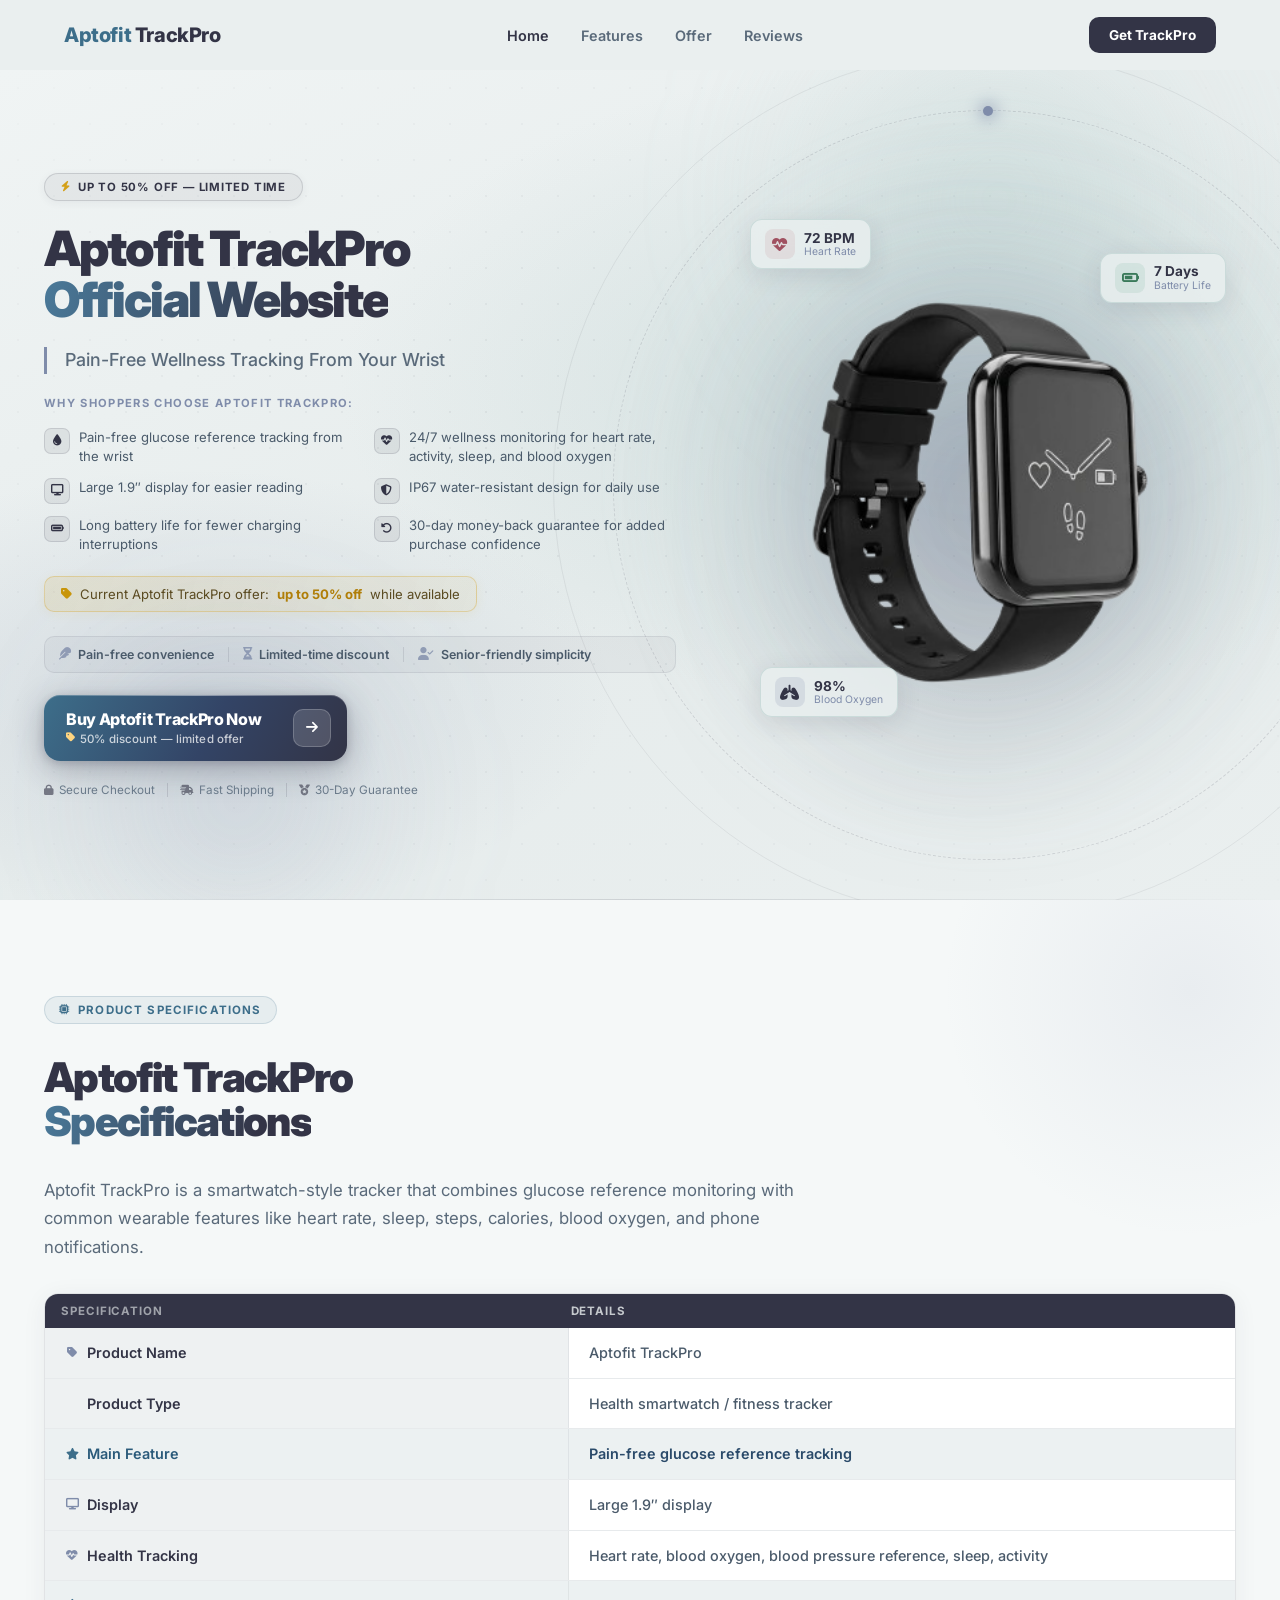
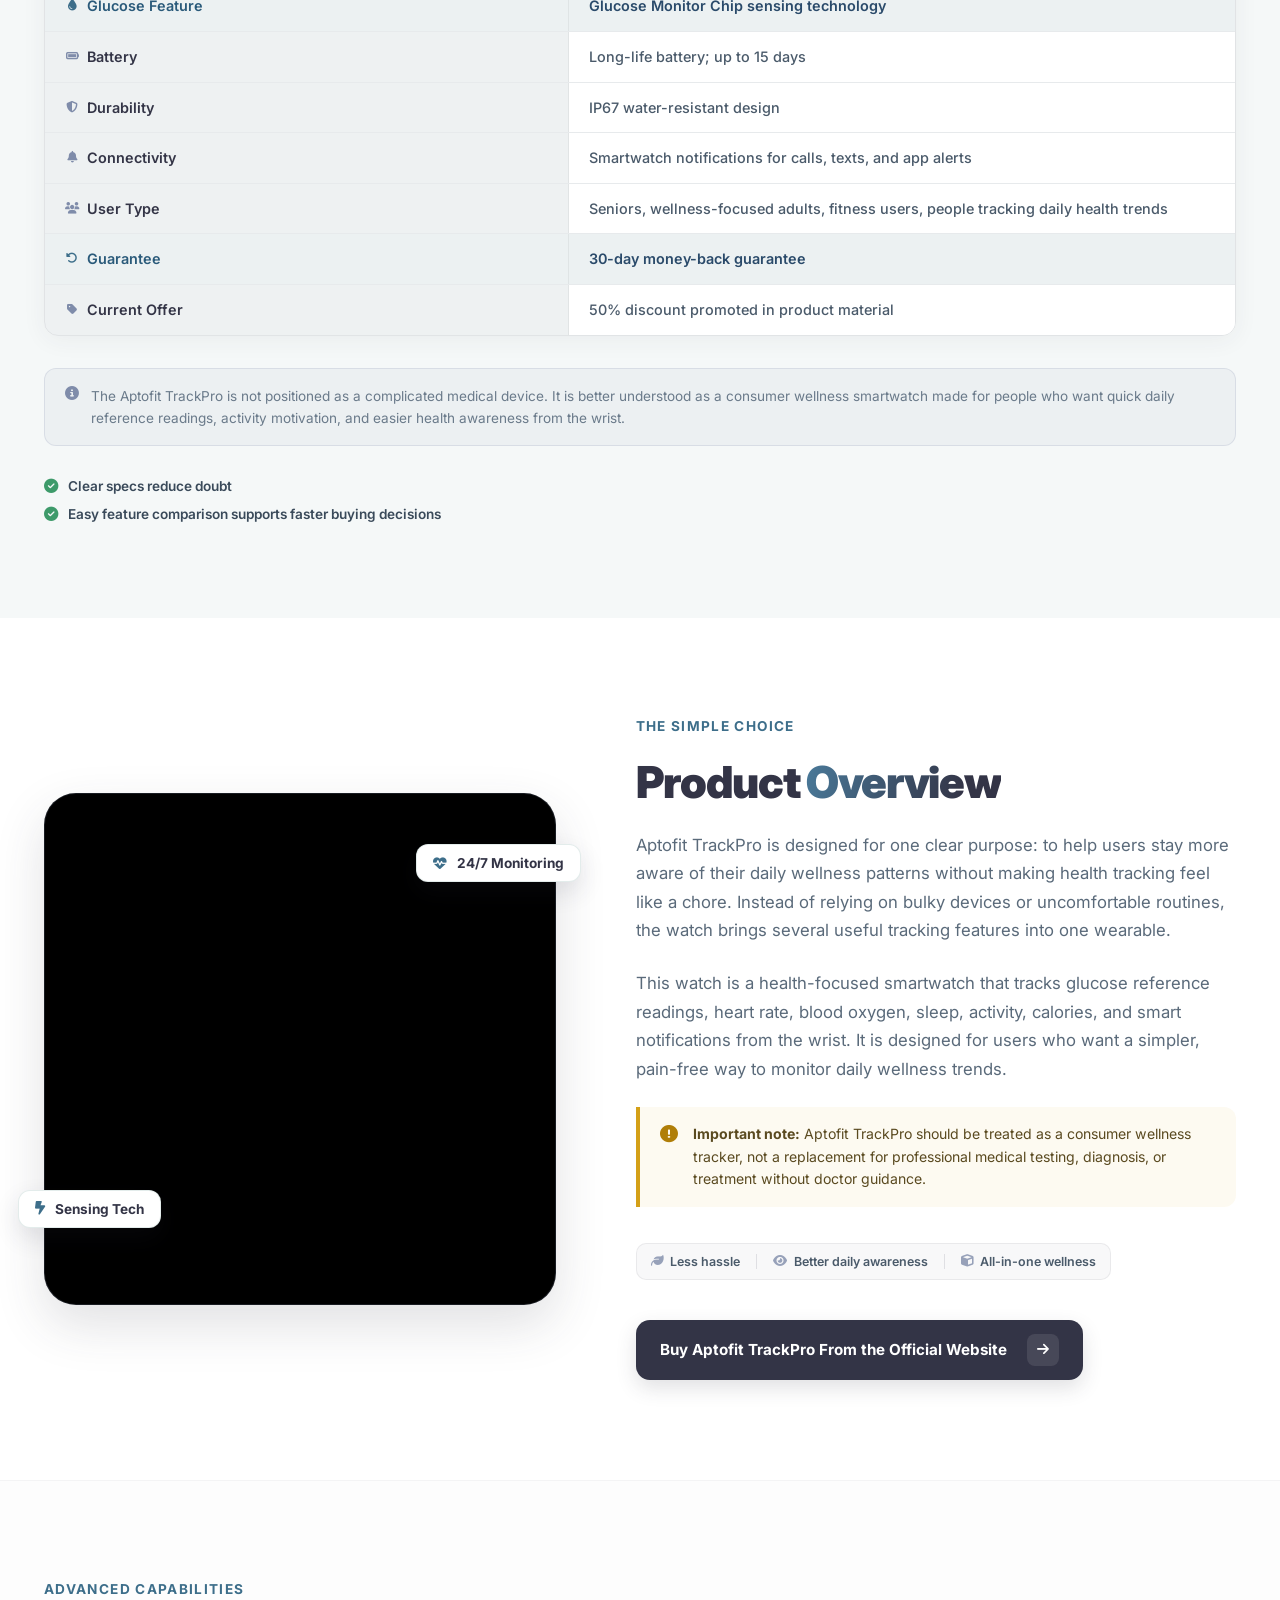
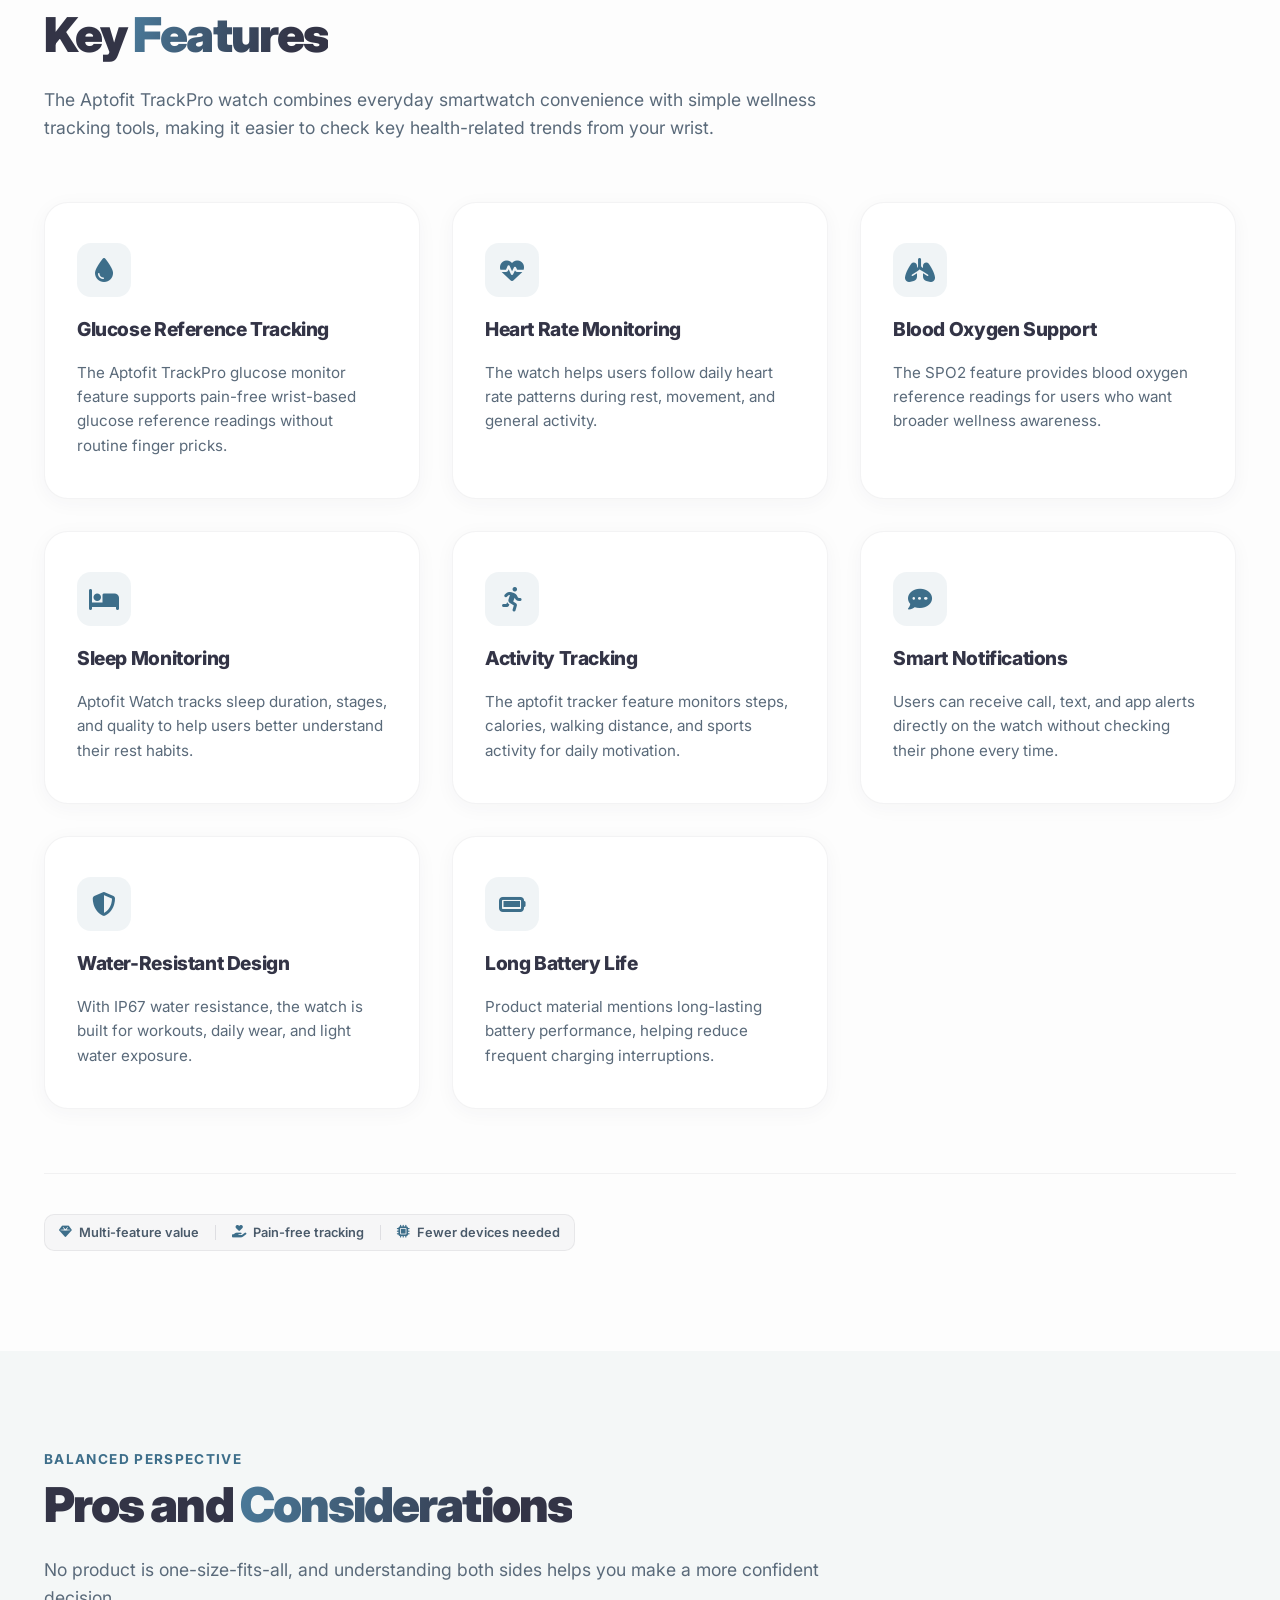
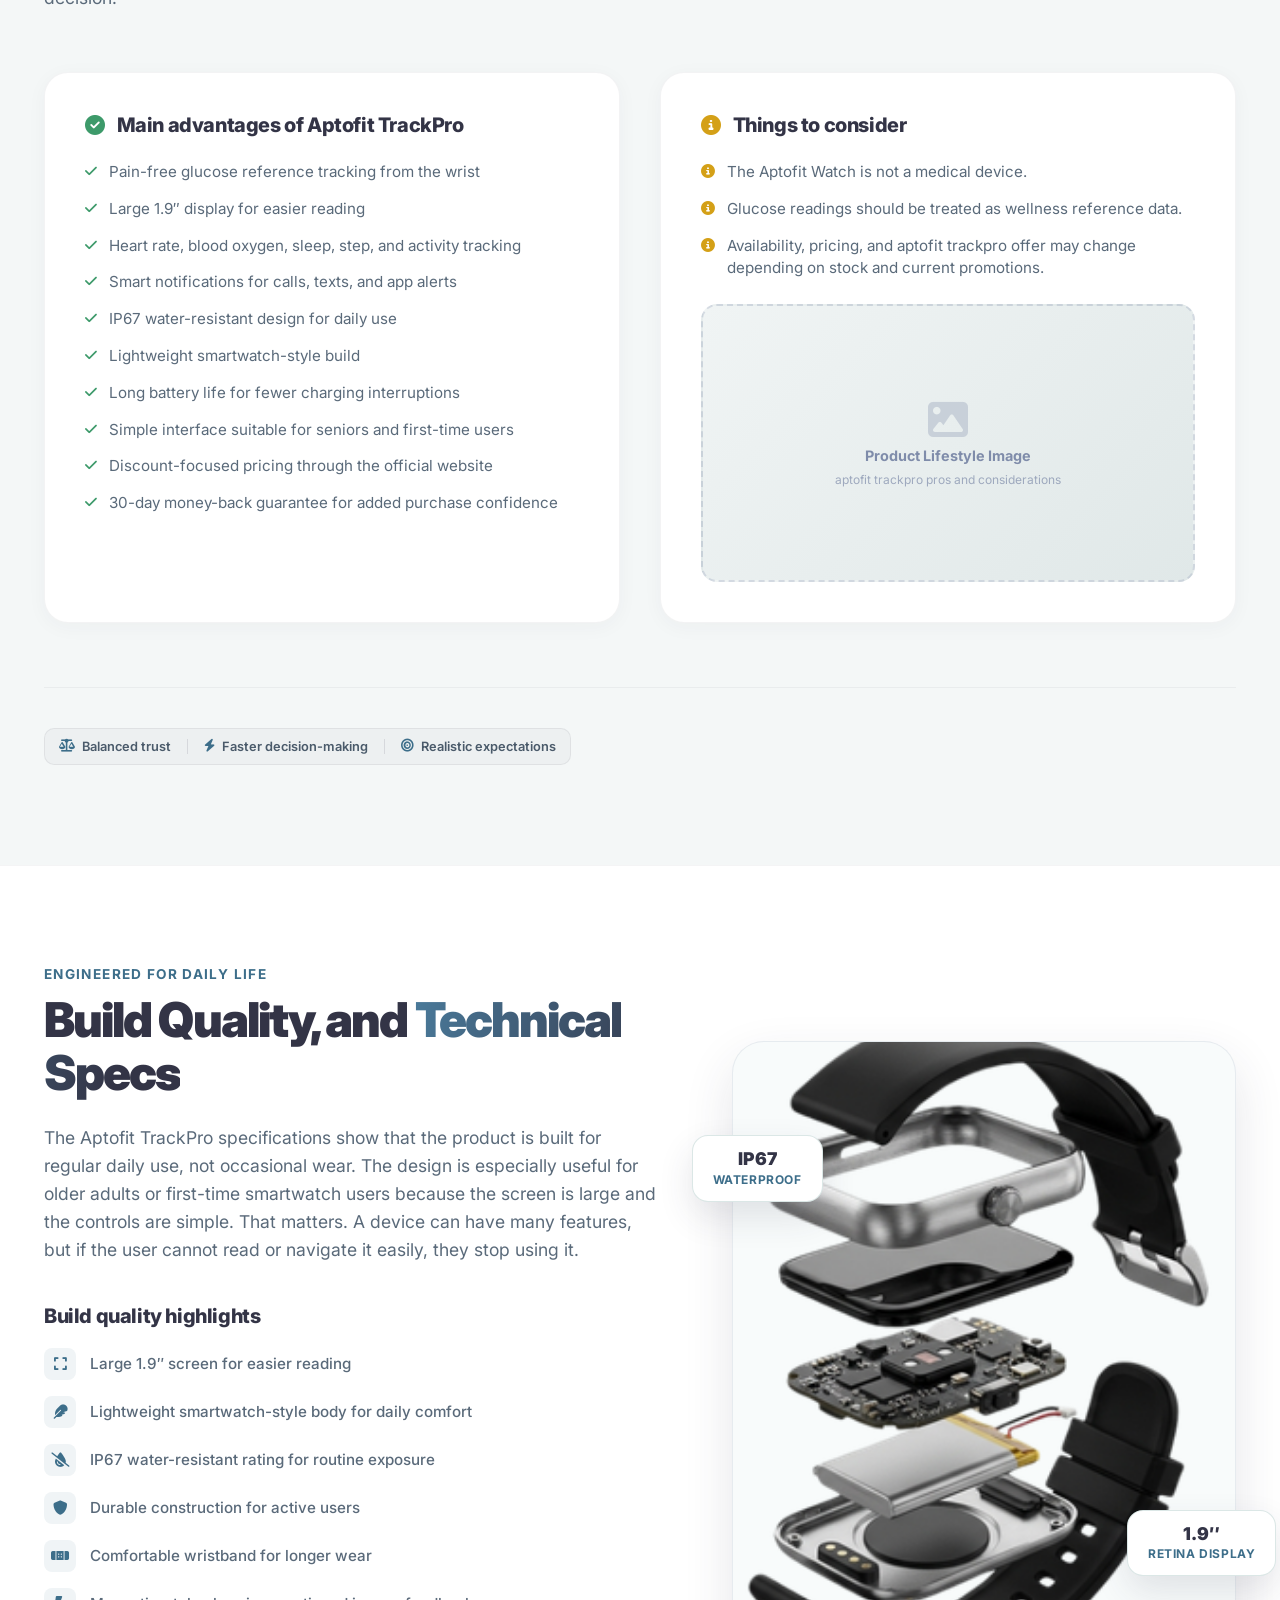
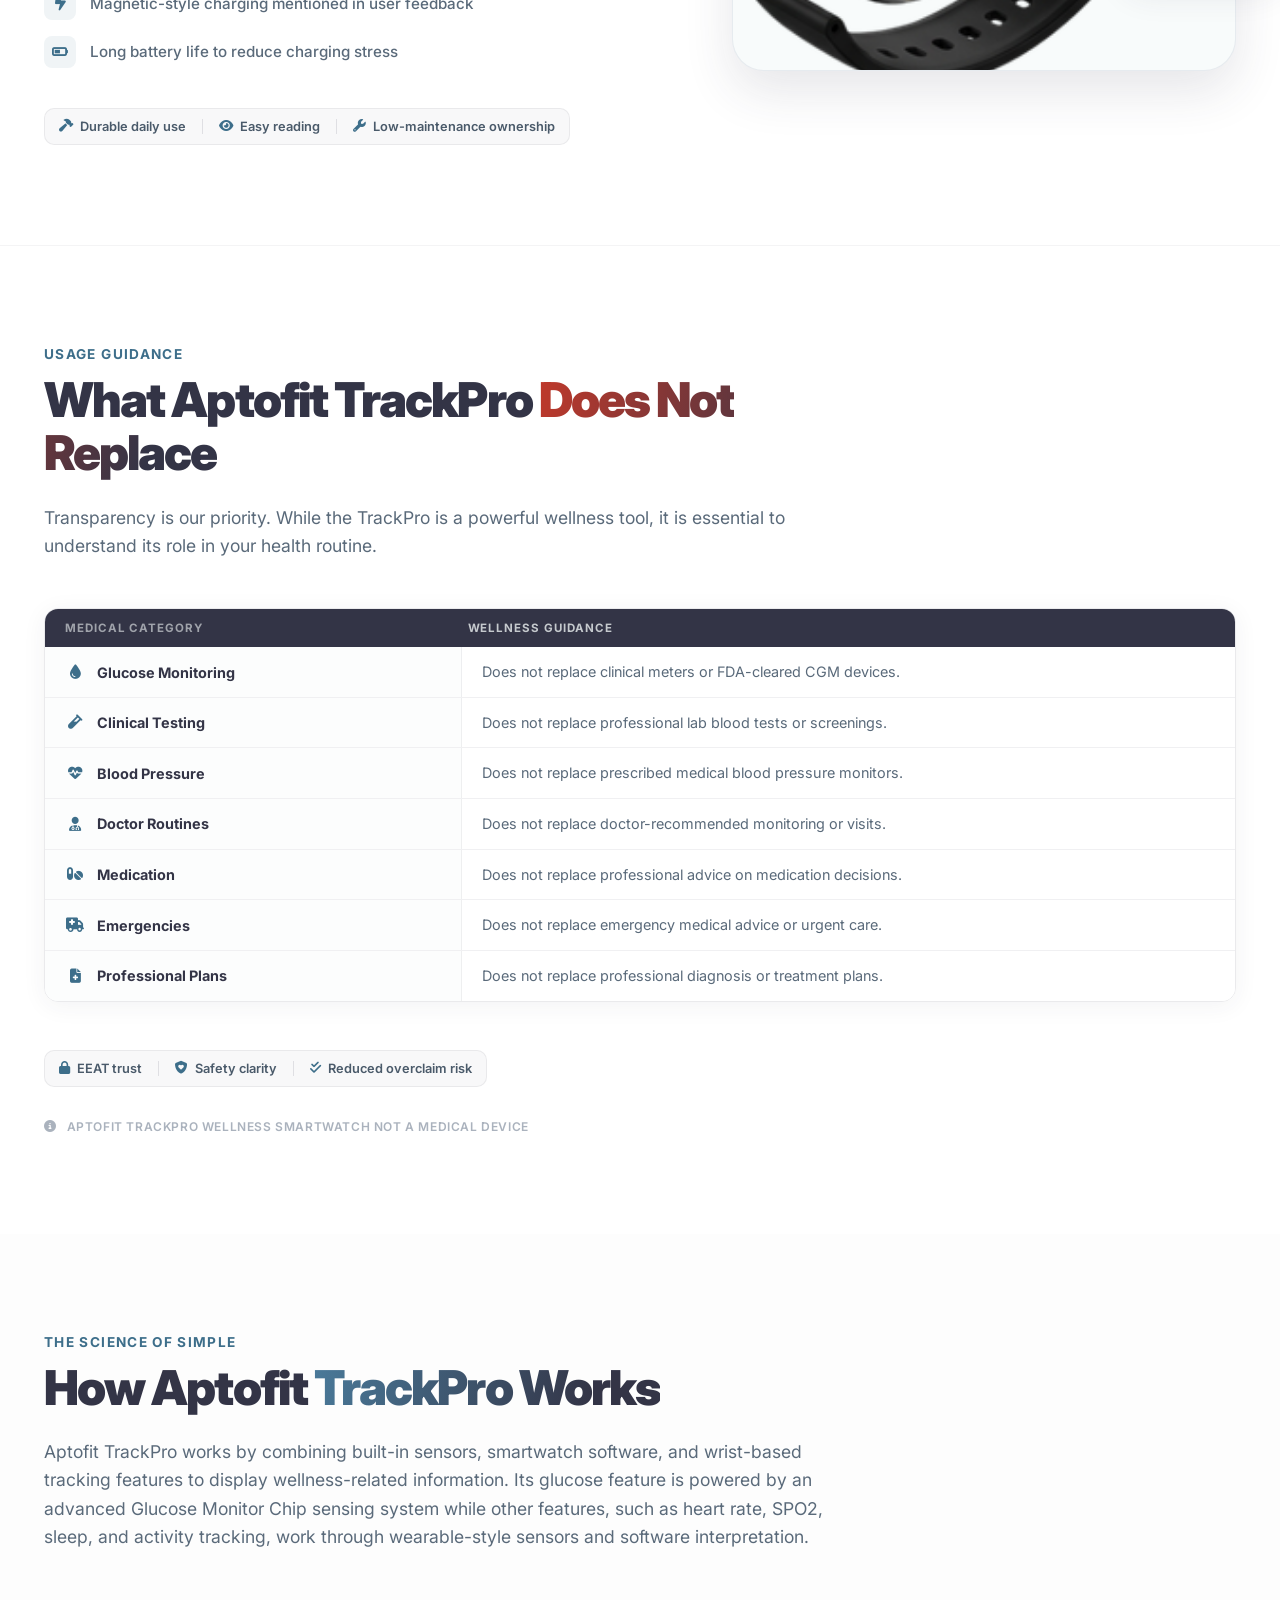
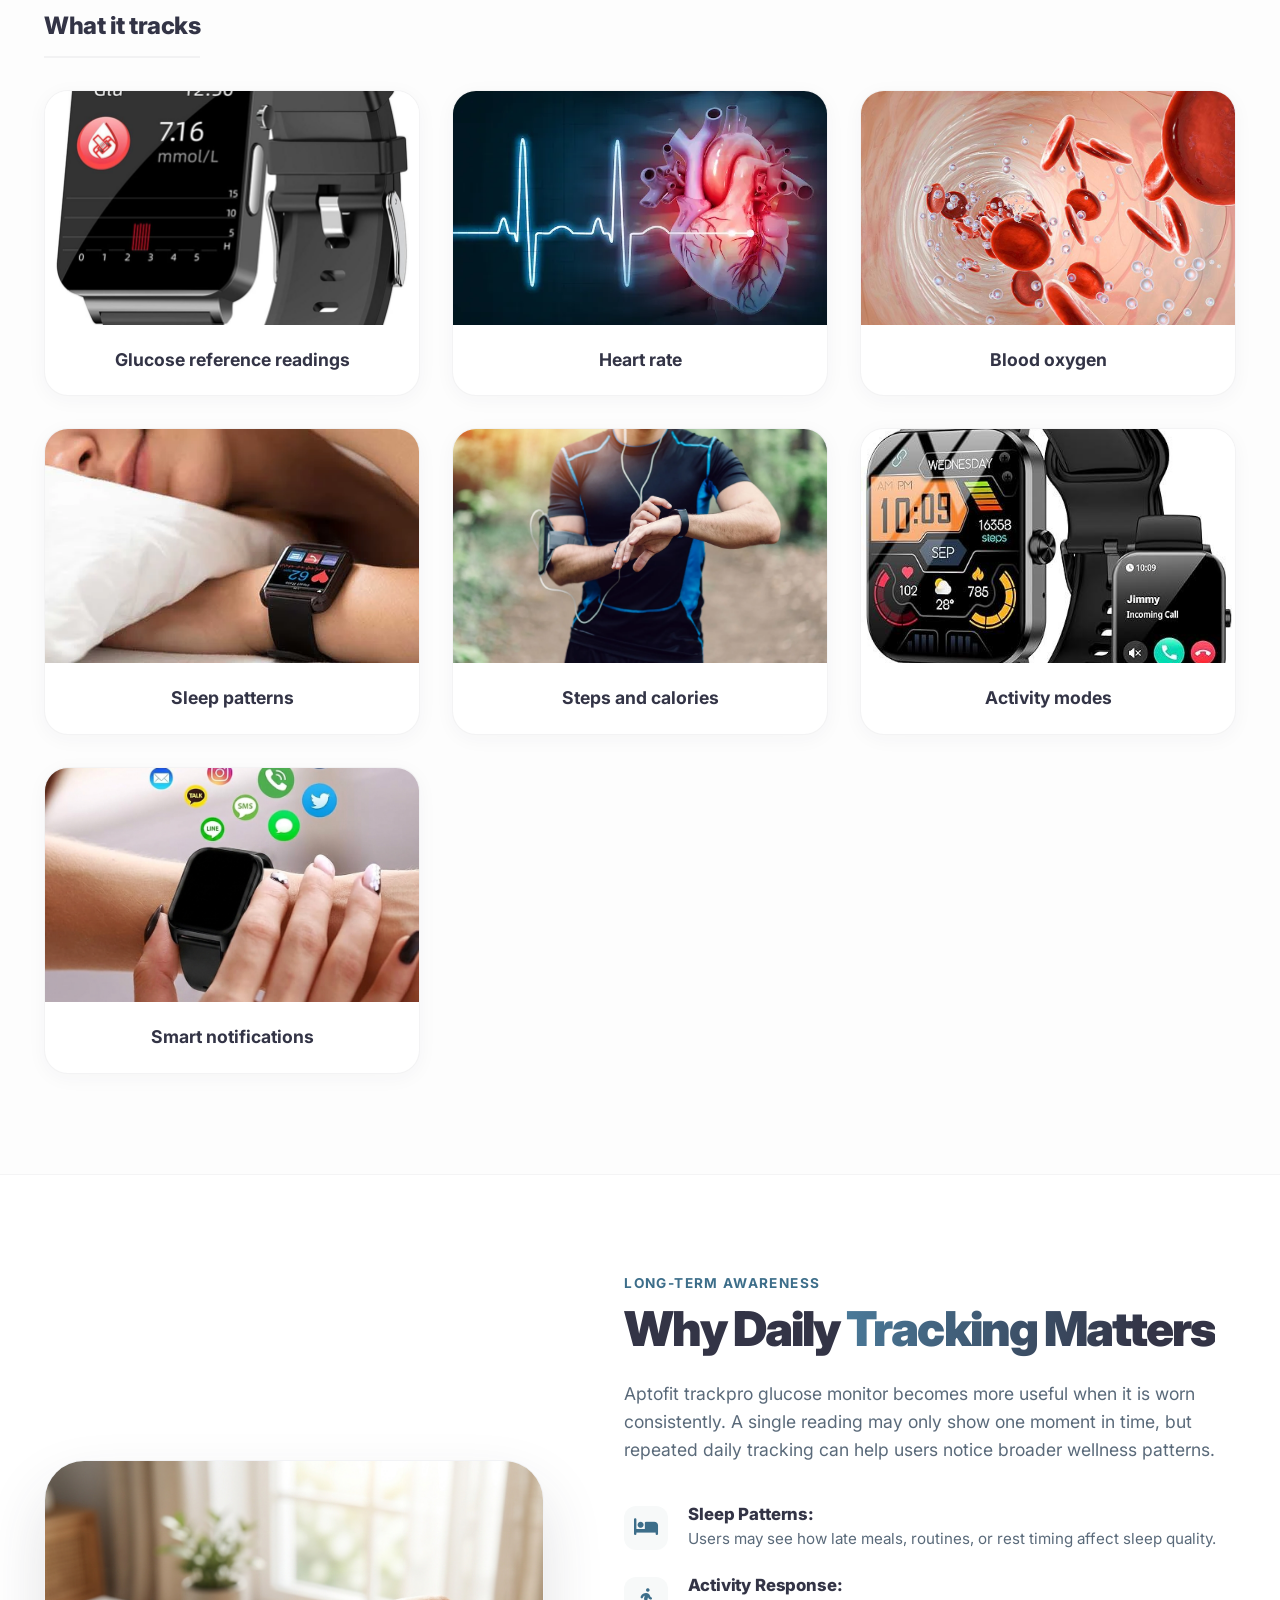
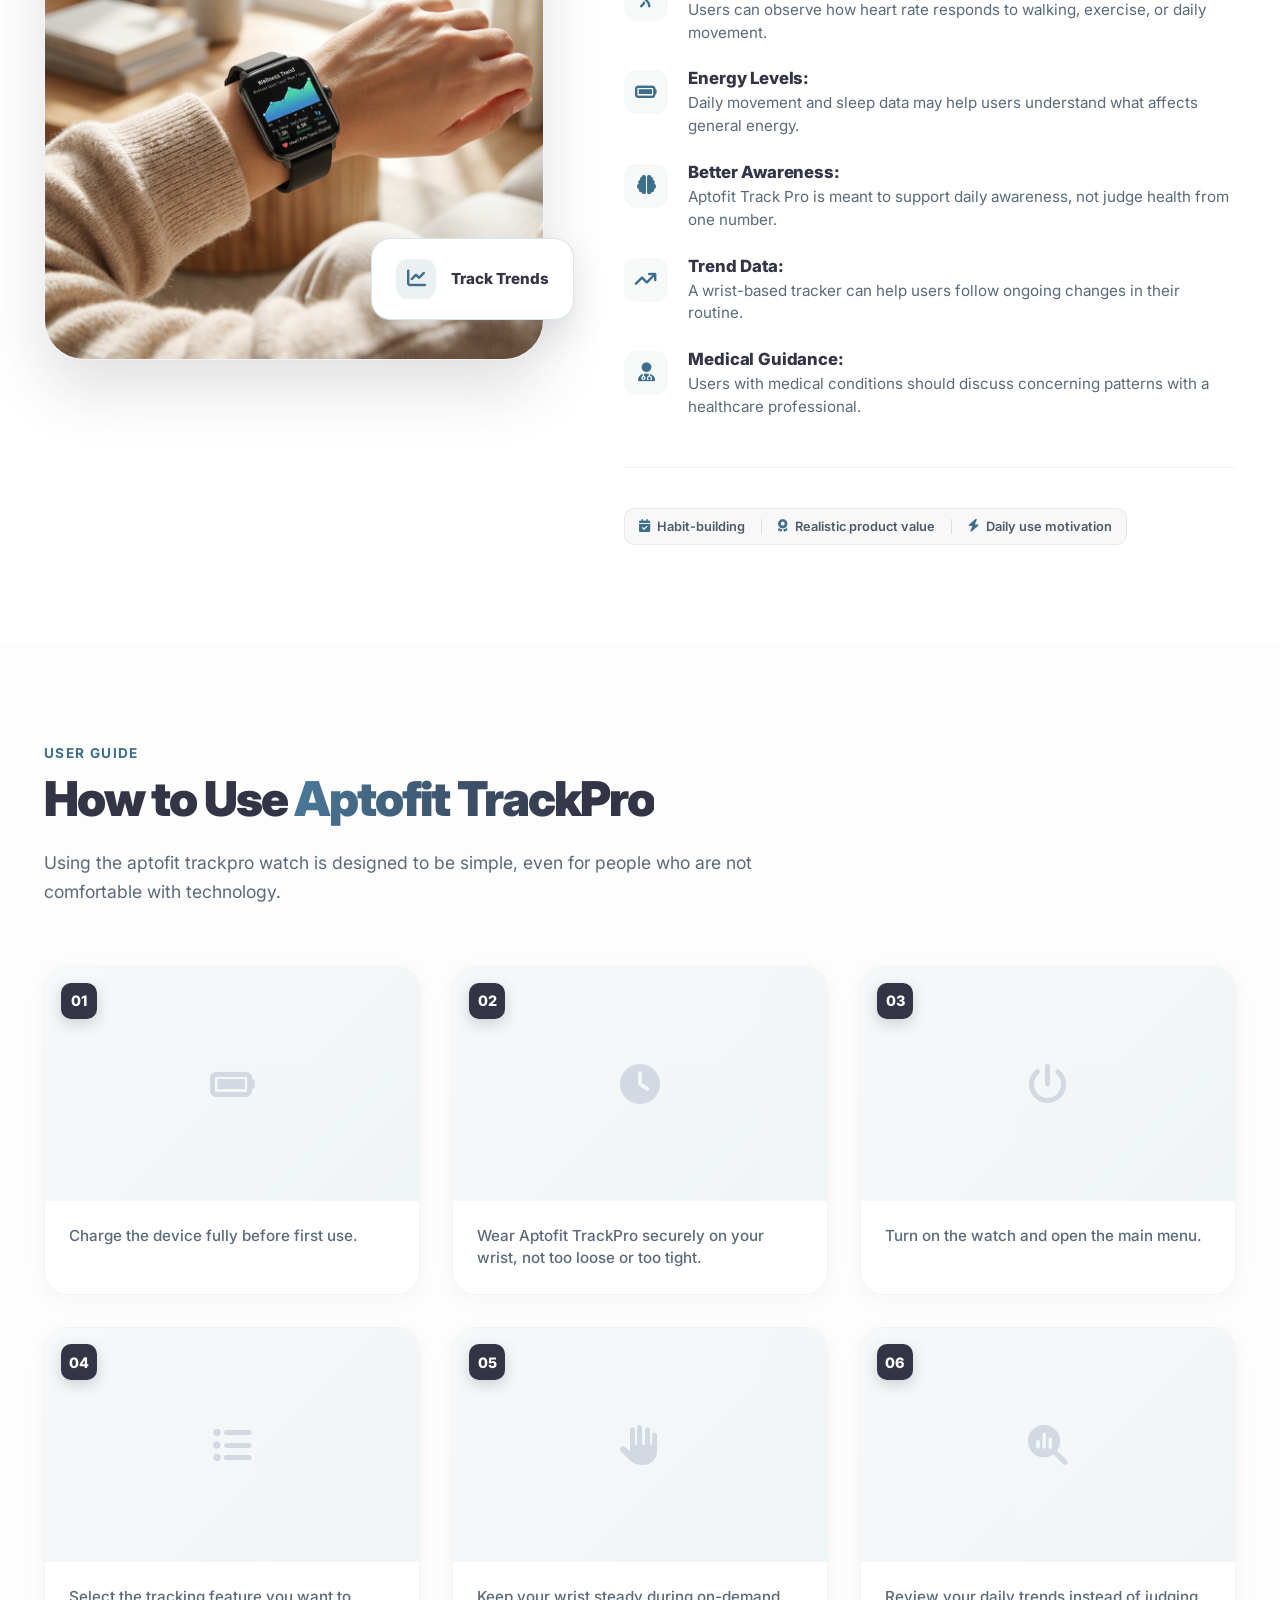
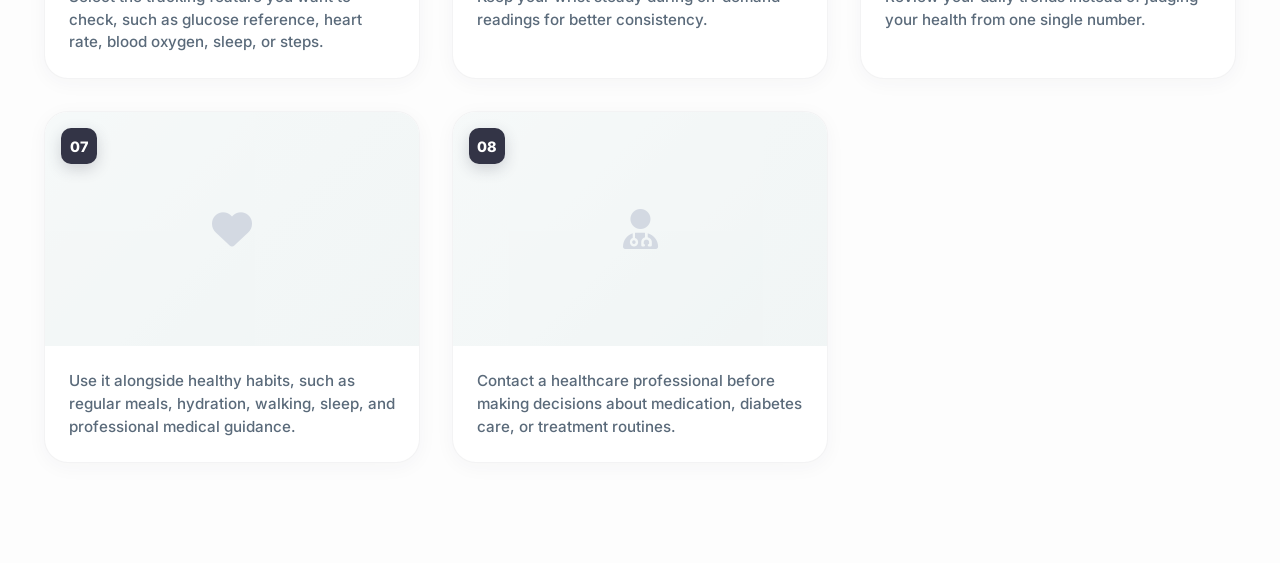
==== index.html @ a82287e8 "feat: add product specifications, overview, and feature sections with supporting visual assets" ====
<!DOCTYPE html>
<html lang="en">
<head>
  <meta charset="UTF-8" />
  <meta name="viewport" content="width=device-width, initial-scale=1.0" />
  <title>Aptofit TrackPro Official Website – Pain-Free Wellness Tracking From Your Wrist</title>
  <meta name="description" content="Aptofit TrackPro Official Website. Pain-free glucose reference tracking, 24/7 heart rate, sleep & blood oxygen monitoring. Up to 50% off – limited time." />
  <link rel="canonical" href="https://www.aptofit.com/" />
  <link rel="preconnect" href="https://fonts.googleapis.com" />
  <link rel="preconnect" href="https://fonts.gstatic.com" crossorigin />
  <link href="https://fonts.googleapis.com/css2?family=Inter:wght@400;500;600;700;800;900&display=swap" rel="stylesheet" />
  <link rel="stylesheet" href="https://cdnjs.cloudflare.com/ajax/libs/font-awesome/6.5.0/css/all.min.css" />
  <link rel="stylesheet" href="style.css" />
</head>
<body>

  <!-- ===== NAVIGATION ===== -->
  <header class="nav" id="navbar">
    <div class="nav__container">
      <a href="#" class="nav__logo">
        <span class="nav__logo-accent">Aptofit</span> TrackPro
      </a>

      <nav class="nav__menu" id="nav-menu">
        <ul class="nav__list">
          <li class="nav__item"><a href="#hero" class="nav__link active-link">Home</a></li>
          <li class="nav__item"><a href="#hero" class="nav__link">Features</a></li>
          <li class="nav__item"><a href="#hero" class="nav__link">Offer</a></li>
          <li class="nav__item"><a href="#hero" class="nav__link">Reviews</a></li>
        </ul>

        <div class="nav__close" id="nav-close">
          <i class="fa-solid fa-xmark"></i>
        </div>
      </nav>

      <div class="nav__actions">
        <a href="#hero-cta" class="nav__btn">Get TrackPro</a>
        <div class="nav__toggle" id="nav-toggle">
          <i class="fa-solid fa-bars"></i>
        </div>
      </div>
    </div>
  </header>

  <!-- ===== HERO SECTION ===== -->
  <section class="hero" id="hero" aria-label="Aptofit TrackPro Hero">

    <!-- Background layers -->
    <div class="hero__bg-gradient" aria-hidden="true"></div>
    <div class="hero__bg-orb hero__bg-orb--1" aria-hidden="true"></div>
    <div class="hero__bg-orb hero__bg-orb--2" aria-hidden="true"></div>
    <div class="hero__grid-lines" aria-hidden="true"></div>

    <div class="hero__container">

      <!-- LEFT: Copy -->
      <div class="hero__copy">

        <!-- Badge -->
        <div class="hero__badge" aria-label="Limited time offer">
          <i class="fa-solid fa-bolt"></i>
          <span>Up to 50% Off &mdash; Limited Time</span>
        </div>

        <!-- H1 Headline -->
        <h1 class="hero__headline">
          Aptofit TrackPro<br />
          <span class="hero__headline-accent">Official Website</span>
        </h1>

        <!-- Subheading -->
        <p class="hero__sub">
          Pain-Free Wellness Tracking From Your Wrist
        </p>

        <!-- Feature list heading -->
        <h2 class="hero__features-heading">Why shoppers choose Aptofit TrackPro:</h2>

        <!-- Feature bullets -->
        <ul class="hero__features" role="list">
          <li class="hero__feature">
            <span class="hero__feature-icon" aria-hidden="true">
              <i class="fa-solid fa-droplet"></i>
            </span>
            <span>Pain-free glucose reference tracking from the wrist</span>
          </li>
          <li class="hero__feature">
            <span class="hero__feature-icon" aria-hidden="true">
              <i class="fa-solid fa-heart-pulse"></i>
            </span>
            <span>24/7 wellness monitoring for heart rate, activity, sleep, and blood oxygen</span>
          </li>
          <li class="hero__feature">
            <span class="hero__feature-icon" aria-hidden="true">
              <i class="fa-solid fa-display"></i>
            </span>
            <span>Large 1.9&Prime; display for easier reading</span>
          </li>
          <li class="hero__feature">
            <span class="hero__feature-icon" aria-hidden="true">
              <i class="fa-solid fa-shield-halved"></i>
            </span>
            <span>IP67 water-resistant design for daily use</span>
          </li>
          <li class="hero__feature">
            <span class="hero__feature-icon" aria-hidden="true">
              <i class="fa-solid fa-battery-full"></i>
            </span>
            <span>Long battery life for fewer charging interruptions</span>
          </li>
          <li class="hero__feature">
            <span class="hero__feature-icon" aria-hidden="true">
              <i class="fa-solid fa-rotate-left"></i>
            </span>
            <span>30-day money-back guarantee for added purchase confidence</span>
          </li>
        </ul>

        <!-- Offer line -->
        <p class="hero__offer">
          <i class="fa-solid fa-tag"></i>
          Current Aptofit TrackPro offer: <strong>up to 50% off</strong> while available
        </p>

        <!-- Conversion Triggers -->
        <div class="hero__triggers">
          <div class="hero__trigger">
            <i class="fa-solid fa-feather"></i>
            <span>Pain-free convenience</span>
          </div>
          <div class="hero__trigger">
            <i class="fa-solid fa-hourglass-half"></i>
            <span>Limited-time discount</span>
          </div>
          <div class="hero__trigger">
            <i class="fa-solid fa-user-check"></i>
            <span>Senior-friendly simplicity</span>
          </div>
        </div>

        <!-- CTA Button -->
        <a href="#" class="hero__cta" id="hero-cta" role="button" aria-label="Buy Aptofit TrackPro Now with 50% discount">
          <span class="hero__cta-body">
            <span class="hero__cta-label">Buy Aptofit TrackPro Now</span>
            <span class="hero__cta-sub">
              <i class="fa-solid fa-tag"></i>
              50% discount &mdash; limited offer
            </span>
          </span>
          <span class="hero__cta-icon" aria-hidden="true">
            <i class="fa-solid fa-arrow-right"></i>
          </span>
        </a>

        <!-- Trust row -->
        <div class="hero__trust" aria-label="Trust signals">
          <span class="hero__trust-item">
            <i class="fa-solid fa-lock"></i> Secure Checkout
          </span>
          <span class="hero__trust-sep" aria-hidden="true"></span>
          <span class="hero__trust-item">
            <i class="fa-solid fa-truck-fast"></i> Fast Shipping
          </span>
          <span class="hero__trust-sep" aria-hidden="true"></span>
          <span class="hero__trust-item">
            <i class="fa-solid fa-medal"></i> 30-Day Guarantee
          </span>
        </div>

      </div><!-- /.hero__copy -->

      <!-- RIGHT: Product Image -->
      <div class="hero__media" aria-hidden="true">
        <div class="hero__media-halo"></div>
        <div class="hero__media-ring"></div>
        <div class="hero__media-ring-2" aria-hidden="true"></div>
        <img
          src="public/hero.webp"
          alt="aptofit trackpro official website smartwatch for pain-free glucose tracking"
          class="hero__img"
          width="520"
          height="560"
          loading="eager"
          decoding="async"
        />
        <!-- Floating stats cards -->
        <div class="hero__stat hero__stat--heart" aria-label="Heart rate indicator">
          <i class="fa-solid fa-heart-pulse"></i>
          <div class="hero__stat-info">
            <span class="hero__stat-value">72 BPM</span>
            <span class="hero__stat-label">Heart Rate</span>
          </div>
        </div>
        <div class="hero__stat hero__stat--oxygen" aria-label="Blood oxygen indicator">
          <i class="fa-solid fa-lungs"></i>
          <div class="hero__stat-info">
            <span class="hero__stat-value">98%</span>
            <span class="hero__stat-label">Blood Oxygen</span>
          </div>
        </div>
        <div class="hero__stat hero__stat--battery" aria-label="Battery life indicator">
          <i class="fa-solid fa-battery-three-quarters"></i>
          <div class="hero__stat-info">
            <span class="hero__stat-value">7 Days</span>
            <span class="hero__stat-label">Battery Life</span>
          </div>
        </div>
      </div><!-- /.hero__media -->

    </div><!-- /.hero__container -->

  </section><!-- /.hero -->

  <!-- ===== SPECIFICATIONS SECTION ===== -->
  <section class="specs" id="specifications" aria-label="Aptofit TrackPro Specifications">
    <div class="specs__container">

      <!-- LEFT: Specs Content -->
      <div class="specs__content">

        <!-- Section Label -->
        <span class="specs__eyebrow">
          <i class="fa-solid fa-microchip"></i>
          Product Specifications
        </span>

        <h2 class="specs__headline">
          Aptofit TrackPro<br>
          <span class="specs__headline-accent">Specifications</span>
        </h2>

        <p class="specs__intro">
          Aptofit TrackPro is a smartwatch-style tracker that combines glucose reference monitoring with common wearable features like heart rate, sleep, steps, calories, blood oxygen, and phone notifications.
        </p>

        <!-- Specs Table -->
        <div class="specs__table" role="table" aria-label="Aptofit TrackPro specification details">
          <div class="specs__row specs__row--head" role="row">
            <span role="columnheader">Specification</span>
            <span role="columnheader">Details</span>
          </div>
          <div class="specs__row" role="row">
            <span class="specs__label" role="cell"><i class="fa-solid fa-tag"></i> Product Name</span>
            <span class="specs__value" role="cell">Aptofit TrackPro</span>
          </div>
          <div class="specs__row" role="row">
            <span class="specs__label" role="cell"><i class="fa-solid fa-watch"></i> Product Type</span>
            <span class="specs__value" role="cell">Health smartwatch / fitness tracker</span>
          </div>
          <div class="specs__row specs__row--highlight" role="row">
            <span class="specs__label" role="cell"><i class="fa-solid fa-star"></i> Main Feature</span>
            <span class="specs__value" role="cell">Pain-free glucose reference tracking</span>
          </div>
          <div class="specs__row" role="row">
            <span class="specs__label" role="cell"><i class="fa-solid fa-display"></i> Display</span>
            <span class="specs__value" role="cell">Large 1.9&Prime; display</span>
          </div>
          <div class="specs__row" role="row">
            <span class="specs__label" role="cell"><i class="fa-solid fa-heart-pulse"></i> Health Tracking</span>
            <span class="specs__value" role="cell">Heart rate, blood oxygen, blood pressure reference, sleep, activity</span>
          </div>
          <div class="specs__row specs__row--highlight" role="row">
            <span class="specs__label" role="cell"><i class="fa-solid fa-droplet"></i> Glucose Feature</span>
            <span class="specs__value" role="cell">Glucose Monitor Chip sensing technology</span>
          </div>
          <div class="specs__row" role="row">
            <span class="specs__label" role="cell"><i class="fa-solid fa-battery-full"></i> Battery</span>
            <span class="specs__value" role="cell">Long-life battery; up to 15 days</span>
          </div>
          <div class="specs__row" role="row">
            <span class="specs__label" role="cell"><i class="fa-solid fa-shield-halved"></i> Durability</span>
            <span class="specs__value" role="cell">IP67 water-resistant design</span>
          </div>
          <div class="specs__row" role="row">
            <span class="specs__label" role="cell"><i class="fa-solid fa-bell"></i> Connectivity</span>
            <span class="specs__value" role="cell">Smartwatch notifications for calls, texts, and app alerts</span>
          </div>
          <div class="specs__row" role="row">
            <span class="specs__label" role="cell"><i class="fa-solid fa-users"></i> User Type</span>
            <span class="specs__value" role="cell">Seniors, wellness-focused adults, fitness users, people tracking daily health trends</span>
          </div>
          <div class="specs__row specs__row--highlight" role="row">
            <span class="specs__label" role="cell"><i class="fa-solid fa-rotate-left"></i> Guarantee</span>
            <span class="specs__value" role="cell">30-day money-back guarantee</span>
          </div>
          <div class="specs__row" role="row">
            <span class="specs__label" role="cell"><i class="fa-solid fa-tag"></i> Current Offer</span>
            <span class="specs__value" role="cell">50% discount promoted in product material</span>
          </div>
        </div><!-- /.specs__table -->

        <!-- Disclaimer -->
        <p class="specs__disclaimer">
          <i class="fa-solid fa-circle-info"></i>
          The Aptofit TrackPro is not positioned as a complicated medical device. It is better understood as a consumer wellness smartwatch made for people who want quick daily reference readings, activity motivation, and easier health awareness from the wrist.
        </p>

        <!-- Conversion Triggers -->
        <div class="specs__triggers">
          <span class="specs__trigger">
            <i class="fa-solid fa-check-circle"></i> Clear specs reduce doubt
          </span>
          <span class="specs__trigger">
            <i class="fa-solid fa-check-circle"></i> Easy feature comparison supports faster buying decisions
          </span>
        </div>

      </div><!-- /.specs__content -->

    </div><!-- /.specs__container -->
  </section><!-- /.specs -->

  <!-- ===== OVERVIEW SECTION ===== -->
  <section class="overview" id="overview" aria-label="Aptofit TrackPro Overview">
    <div class="overview__container">
      
      <!-- LEFT: Media -->
      <div class="overview__media">
        <div class="overview__video-container">
          <video class="overview__video" autoplay loop playsinline muted src="public/productoverview.mp4">
            Your browser does not support the video tag.
          </video>
        </div>
        <!-- Decorative badges -->
        <div class="overview__badge overview__badge--1">
          <i class="fa-solid fa-heart-pulse"></i>
          <span>24/7 Monitoring</span>
        </div>
        <div class="overview__badge overview__badge--2">
          <i class="fa-solid fa-bolt-lightning"></i>
          <span>Sensing Tech</span>
        </div>
      </div>

      <!-- RIGHT: Content -->
      <div class="overview__content">
        <span class="overview__eyebrow">The Simple Choice</span>
        <h2 class="overview__headline">Product <span class="overview__headline-accent">Overview</span></h2>
        
        <p class="overview__text">
          Aptofit TrackPro is designed for one clear purpose: to help users stay more aware of their daily wellness patterns without making health tracking feel like a chore. Instead of relying on bulky devices or uncomfortable routines, the watch brings several useful tracking features into one wearable.
        </p>

        <p class="overview__text">
          This watch is a health-focused smartwatch that tracks glucose reference readings, heart rate, blood oxygen, sleep, activity, calories, and smart notifications from the wrist. It is designed for users who want a simpler, pain-free way to monitor daily wellness trends.
        </p>

        <div class="overview__disclaimer">
          <i class="fa-solid fa-circle-exclamation"></i>
          <p><strong>Important note:</strong> Aptofit TrackPro should be treated as a consumer wellness tracker, not a replacement for professional medical testing, diagnosis, or treatment without doctor guidance.</p>
        </div>

        <div class="overview__triggers">
          <span class="overview__trigger"><i class="fa-solid fa-leaf"></i> Less hassle</span>
          <span class="overview__trigger"><i class="fa-solid fa-eye"></i> Better daily awareness</span>
          <span class="overview__trigger"><i class="fa-solid fa-cube"></i> All-in-one wellness</span>
        </div>

        <a href="#hero-cta" class="overview__cta">
          <span class="overview__cta-label">Buy Aptofit TrackPro From the Official Website</span>
          <span class="overview__cta-icon"><i class="fa-solid fa-arrow-right"></i></span>
        </a>
      </div>

    </div>
  </section>

  <!-- ===== FEATURES SECTION ===== -->
  <section class="features" id="features" aria-label="Aptofit TrackPro Key Features">
    <div class="features__container">
      
      <header class="features__header">
        <span class="features__eyebrow">Advanced Capabilities</span>
        <h2 class="features__headline">Key <span class="features__headline-accent">Features</span></h2>
        <p class="features__intro">
          The Aptofit TrackPro watch combines everyday smartwatch convenience with simple wellness tracking tools, making it easier to check key health-related trends from your wrist.
        </p>
      </header>

      <div class="features__grid">
        <!-- Feature 1 -->
        <article class="feature-card">
          <div class="feature-card__icon"><i class="fa-solid fa-droplet"></i></div>
          <h3 class="feature-card__title">Glucose Reference Tracking</h3>
          <p class="feature-card__text">The Aptofit TrackPro glucose monitor feature supports pain-free wrist-based glucose reference readings without routine finger pricks.</p>
        </article>

        <!-- Feature 2 -->
        <article class="feature-card">
          <div class="feature-card__icon"><i class="fa-solid fa-heart-pulse"></i></div>
          <h3 class="feature-card__title">Heart Rate Monitoring</h3>
          <p class="feature-card__text">The watch helps users follow daily heart rate patterns during rest, movement, and general activity.</p>
        </article>

        <!-- Feature 3 -->
        <article class="feature-card">
          <div class="feature-card__icon"><i class="fa-solid fa-lungs"></i></div>
          <h3 class="feature-card__title">Blood Oxygen Support</h3>
          <p class="feature-card__text">The SPO2 feature provides blood oxygen reference readings for users who want broader wellness awareness.</p>
        </article>

        <!-- Feature 4 -->
        <article class="feature-card">
          <div class="feature-card__icon"><i class="fa-solid fa-bed"></i></div>
          <h3 class="feature-card__title">Sleep Monitoring</h3>
          <p class="feature-card__text">Aptofit Watch tracks sleep duration, stages, and quality to help users better understand their rest habits.</p>
        </article>

        <!-- Feature 5 -->
        <article class="feature-card">
          <div class="feature-card__icon"><i class="fa-solid fa-person-running"></i></div>
          <h3 class="feature-card__title">Activity Tracking</h3>
          <p class="feature-card__text">The aptofit tracker feature monitors steps, calories, walking distance, and sports activity for daily motivation.</p>
        </article>

        <!-- Feature 6 -->
        <article class="feature-card">
          <div class="feature-card__icon"><i class="fa-solid fa-comment-dots"></i></div>
          <h3 class="feature-card__title">Smart Notifications</h3>
          <p class="feature-card__text">Users can receive call, text, and app alerts directly on the watch without checking their phone every time.</p>
        </article>

        <!-- Feature 7 -->
        <article class="feature-card">
          <div class="feature-card__icon"><i class="fa-solid fa-shield-halved"></i></div>
          <h3 class="feature-card__title">Water-Resistant Design</h3>
          <p class="feature-card__text">With IP67 water resistance, the watch is built for workouts, daily wear, and light water exposure.</p>
        </article>

        <!-- Feature 8 -->
        <article class="feature-card">
          <div class="feature-card__icon"><i class="fa-solid fa-battery-full"></i></div>
          <h3 class="feature-card__title">Long Battery Life</h3>
          <p class="feature-card__text">Product material mentions long-lasting battery performance, helping reduce frequent charging interruptions.</p>
        </article>
      </div>

      <!-- Footer Action area -->
      <footer class="features__footer">
        <div class="features__triggers">
          <span class="features__trigger"><i class="fa-solid fa-gem"></i> Multi-feature value</span>
          <span class="features__trigger"><i class="fa-solid fa-hand-holding-heart"></i> Pain-free tracking</span>
          <span class="features__trigger"><i class="fa-solid fa-microchip"></i> Fewer devices needed</span>
        </div>

      </footer>

    </div>
  </section>

  <!-- ===== PROS & CONSIDERATIONS SECTION ===== -->
  <section class="pros-cons" id="pros-cons" aria-label="Aptofit TrackPro Pros and Considerations">
    <div class="pros-cons__container">
      
      <header class="pros-cons__header">
        <span class="pros-cons__eyebrow">Balanced Perspective</span>
        <h2 class="pros-cons__headline">Pros and <span class="pros-cons__headline-accent">Considerations</span></h2>
        <p class="pros-cons__intro">
          No product is one-size-fits-all, and understanding both sides helps you make a more confident decision.
        </p>
      </header>

      <div class="pros-cons__grid">
        <!-- Main Advantages (Pros) -->
        <div class="pros-cons__column pros-cons__column--pros">
          <h3 class="pros-cons__column-title"><i class="fa-solid fa-circle-check"></i> Main advantages of Aptofit TrackPro</h3>
          <ul class="pros-cons__list">
            <li><i class="fa-solid fa-check"></i> Pain-free glucose reference tracking from the wrist</li>
            <li><i class="fa-solid fa-check"></i> Large 1.9″ display for easier reading</li>
            <li><i class="fa-solid fa-check"></i> Heart rate, blood oxygen, sleep, step, and activity tracking</li>
            <li><i class="fa-solid fa-check"></i> Smart notifications for calls, texts, and app alerts</li>
            <li><i class="fa-solid fa-check"></i> IP67 water-resistant design for daily use</li>
            <li><i class="fa-solid fa-check"></i> Lightweight smartwatch-style build</li>
            <li><i class="fa-solid fa-check"></i> Long battery life for fewer charging interruptions</li>
            <li><i class="fa-solid fa-check"></i> Simple interface suitable for seniors and first-time users</li>
            <li><i class="fa-solid fa-check"></i> Discount-focused pricing through the official website</li>
            <li><i class="fa-solid fa-check"></i> 30-day money-back guarantee for added purchase confidence</li>
          </ul>
        </div>

        <!-- Things to Consider (Cons) -->
        <div class="pros-cons__column pros-cons__column--cons">
          <h3 class="pros-cons__column-title"><i class="fa-solid fa-circle-info"></i> Things to consider</h3>
          <ul class="pros-cons__list">
            <li><i class="fa-solid fa-circle-info"></i> The Aptofit Watch is not a medical device.</li>
            <li><i class="fa-solid fa-circle-info"></i> Glucose readings should be treated as wellness reference data.</li>
            <li><i class="fa-solid fa-circle-info"></i> Availability, pricing, and aptofit trackpro offer may change depending on stock and current promotions.</li>
          </ul>

          <!-- Image Placeholder within Considerations -->
          <div class="pros-cons__image-placeholder">
            <i class="fa-solid fa-image"></i>
            <span>Product Lifestyle Image</span>
            <span class="pros-cons__img-hint">aptofit trackpro pros and considerations</span>
          </div>
        </div>
      </div>

      <!-- Footer Action area -->
      <footer class="pros-cons__footer">
        <div class="pros-cons__triggers">
          <span class="pros-cons__trigger"><i class="fa-solid fa-scale-balanced"></i> Balanced trust</span>
          <span class="pros-cons__trigger"><i class="fa-solid fa-bolt"></i> Faster decision-making</span>
          <span class="pros-cons__trigger"><i class="fa-solid fa-bullseye"></i> Realistic expectations</span>
        </div>

      </footer>

    </div>
  </section>

  <!-- ===== BUILD QUALITY SECTION ===== -->
  <section class="build-quality" id="build-quality" aria-label="Aptofit TrackPro Build Quality and Technical Specs">
    <div class="build-quality__container">
      
      <div class="build-quality__content">
        <header class="build-quality__header">
          <span class="build-quality__eyebrow">Engineered for Daily Life</span>
          <h2 class="build-quality__headline">Build Quality, and <span class="build-quality__headline-accent">Technical Specs</span></h2>
          <p class="build-quality__intro">
            The Aptofit TrackPro specifications show that the product is built for regular daily use, not occasional wear. The design is especially useful for older adults or first-time smartwatch users because the screen is large and the controls are simple. That matters. A device can have many features, but if the user cannot read or navigate it easily, they stop using it.
          </p>
        </header>

        <div class="build-quality__highlights">
          <h3 class="build-quality__highlights-title">Build quality highlights</h3>
          <ul class="build-quality__list">
            <li><i class="fa-solid fa-expand"></i> Large 1.9″ screen for easier reading</li>
            <li><i class="fa-solid fa-feather"></i> Lightweight smartwatch-style body for daily comfort</li>
            <li><i class="fa-solid fa-droplet-slash"></i> IP67 water-resistant rating for routine exposure</li>
            <li><i class="fa-solid fa-shield"></i> Durable construction for active users</li>
            <li><i class="fa-solid fa-band-aid"></i> Comfortable wristband for longer wear</li>
            <li><i class="fa-solid fa-bolt-lightning"></i> Magnetic-style charging mentioned in user feedback</li>
            <li><i class="fa-solid fa-battery-half"></i> Long battery life to reduce charging stress</li>
          </ul>
        </div>

        <div class="build-quality__triggers">
          <span class="build-quality__trigger"><i class="fa-solid fa-hammer"></i> Durable daily use</span>
          <span class="build-quality__trigger"><i class="fa-solid fa-eye"></i> Easy reading</span>
          <span class="build-quality__trigger"><i class="fa-solid fa-wrench"></i> Low-maintenance ownership</span>
        </div>
      </div>

      <div class="build-quality__media">
        <div class="build-quality__image">
          <img src="public/build-quality.webp" alt="aptofit trackpro technical specs large display waterproof smartwatch" loading="lazy">
        </div>
        
        <!-- Tech detail badges -->
        <div class="build-quality__badge build-quality__badge--1">
          <strong>IP67</strong>
          <span>Waterproof</span>
        </div>
        <div class="build-quality__badge build-quality__badge--2">
          <strong>1.9″</strong>
          <span>Retina Display</span>
        </div>
      </div>

    </div>
  </section>

  <!-- ===== DISCLAIMER / EEAT SECTION ===== -->
  <section class="disclaimer-safety" id="safety" aria-label="What Aptofit TrackPro Does Not Replace">
    <div class="disclaimer-safety__container">
      
      <header class="disclaimer-safety__header">
        <span class="disclaimer-safety__eyebrow">Usage Guidance</span>
        <h2 class="disclaimer-safety__headline">What Aptofit TrackPro <span class="disclaimer-safety__headline-accent">Does Not Replace</span></h2>
        <p class="disclaimer-safety__intro">
          Transparency is our priority. While the TrackPro is a powerful wellness tool, it is essential to understand its role in your health routine.
        </p>
      </header>

      <div class="disclaimer-safety__table">
        <div class="disclaimer-safety__row disclaimer-safety__row--head">
          <span>Medical Category</span>
          <span>Wellness Guidance</span>
        </div>
        
        <div class="disclaimer-safety__row">
          <span class="disclaimer-safety__label"><i class="fa-solid fa-droplet"></i> Glucose Monitoring</span>
          <span class="disclaimer-safety__value">Does not replace clinical meters or FDA-cleared CGM devices.</span>
        </div>
        <div class="disclaimer-safety__row">
          <span class="disclaimer-safety__label"><i class="fa-solid fa-vial"></i> Clinical Testing</span>
          <span class="disclaimer-safety__value">Does not replace professional lab blood tests or screenings.</span>
        </div>
        <div class="disclaimer-safety__row">
          <span class="disclaimer-safety__label"><i class="fa-solid fa-heart-pulse"></i> Blood Pressure</span>
          <span class="disclaimer-safety__value">Does not replace prescribed medical blood pressure monitors.</span>
        </div>
        <div class="disclaimer-safety__row">
          <span class="disclaimer-safety__label"><i class="fa-solid fa-user-doctor"></i> Doctor Routines</span>
          <span class="disclaimer-safety__value">Does not replace doctor-recommended monitoring or visits.</span>
        </div>
        <div class="disclaimer-safety__row">
          <span class="disclaimer-safety__label"><i class="fa-solid fa-pills"></i> Medication</span>
          <span class="disclaimer-safety__value">Does not replace professional advice on medication decisions.</span>
        </div>
        <div class="disclaimer-safety__row">
          <span class="disclaimer-safety__label"><i class="fa-solid fa-truck-medical"></i> Emergencies</span>
          <span class="disclaimer-safety__value">Does not replace emergency medical advice or urgent care.</span>
        </div>
        <div class="disclaimer-safety__row">
          <span class="disclaimer-safety__label"><i class="fa-solid fa-file-medical"></i> Professional Plans</span>
          <span class="disclaimer-safety__value">Does not replace professional diagnosis or treatment plans.</span>
        </div>
      </div>

      <footer class="disclaimer-safety__footer">
        <div class="disclaimer-safety__triggers">
          <span class="disclaimer-safety__trigger"><i class="fa-solid fa-lock"></i> EEAT trust</span>
          <span class="disclaimer-safety__trigger"><i class="fa-solid fa-shield-heart"></i> Safety clarity</span>
          <span class="disclaimer-safety__trigger"><i class="fa-solid fa-check-double"></i> Reduced overclaim risk</span>
        </div>

        <div class="disclaimer-safety__hint">
          <i class="fa-solid fa-circle-info"></i>
          <span>aptofit trackpro wellness smartwatch not a medical device</span>
        </div>
      </footer>

    </div>
  </section>

  </section>

  <!-- ===== HOW IT WORKS SECTION ===== -->
  <section class="how-it-works" id="how-it-works" aria-label="How Aptofit TrackPro Works">
    <div class="how-it-works__container">
      
      <header class="how-it-works__header">
        <span class="how-it-works__eyebrow">The Science of Simple</span>
        <h2 class="how-it-works__headline">How Aptofit <span class="how-it-works__headline-accent">TrackPro Works</span></h2>
        <p class="how-it-works__intro">
          Aptofit TrackPro works by combining built-in sensors, smartwatch software, and wrist-based tracking features to display wellness-related information. Its glucose feature is powered by an advanced Glucose Monitor Chip sensing system while other features, such as heart rate, SPO2, sleep, and activity tracking, work through wearable-style sensors and software interpretation.
        </p>
      </header>

      <div class="how-it-works__subhead">
        <h3>What it tracks</h3>
      </div>

      <div class="how-it-works__grid">
        <!-- Track 1: Glucose -->
        <article class="track-card">
          <div class="track-card__image-wrap">
            <img src="public/glucose-reading.webp" alt="Aptofit TrackPro Glucose reference readings" loading="lazy">
          </div>
          <div class="track-card__content">
            <h4 class="track-card__title">Glucose reference readings</h4>
          </div>
        </article>

        <!-- Track 2: Heart Rate -->
        <article class="track-card">
          <div class="track-card__image-wrap">
            <img src="public/heartrate.webp" alt="Aptofit TrackPro Heart rate" loading="lazy">
          </div>
          <div class="track-card__content">
            <h4 class="track-card__title">Heart rate</h4>
          </div>
        </article>

        <!-- Track 3: Blood Oxygen -->
        <article class="track-card">
          <div class="track-card__image-wrap">
            <img src="public/blood-oxygen.webp" alt="Aptofit TrackPro Blood oxygen" loading="lazy">
          </div>
          <div class="track-card__content">
            <h4 class="track-card__title">Blood oxygen</h4>
          </div>
        </article>

        <!-- Track 4: Sleep -->
        <article class="track-card">
          <div class="track-card__image-wrap">
            <img src="public/sleep-pattern.webp" alt="Aptofit TrackPro Sleep patterns" loading="lazy">
          </div>
          <div class="track-card__content">
            <h4 class="track-card__title">Sleep patterns</h4>
          </div>
        </article>

        <!-- Track 5: Steps/Calories -->
        <article class="track-card">
          <div class="track-card__image-wrap">
            <img src="public/steps-and-calories.webp" alt="Aptofit TrackPro Steps and calories" loading="lazy">
          </div>
          <div class="track-card__content">
            <h4 class="track-card__title">Steps and calories</h4>
          </div>
        </article>

        <!-- Track 6: Activity -->
        <article class="track-card">
          <div class="track-card__image-wrap">
            <img src="public/activity-mode.webp" alt="Aptofit TrackPro Activity modes" loading="lazy">
          </div>
          <div class="track-card__content">
            <h4 class="track-card__title">Activity modes</h4>
          </div>
        </article>

        <!-- Track 7: Notifications -->
        <article class="track-card">
          <div class="track-card__image-wrap">
            <img src="public/smart-notification.webp" alt="Aptofit TrackPro Smart notifications" loading="lazy">
          </div>
          <div class="track-card__content">
            <h4 class="track-card__title">Smart notifications</h4>
          </div>
        </article>
      </div>

  </section>

  <!-- ===== DAILY TRACKING SECTION ===== -->
  <section class="daily-tracking" id="daily-tracking" aria-label="Why Daily Tracking Matters">
    <div class="daily-tracking__container">
      
      <div class="daily-tracking__media">
        <div class="daily-tracking__image">
          <img src="public/daily-tracking.png" alt="aptofit trackpro daily wellness trend tracking watch" loading="lazy">
        </div>
        <!-- Decorative accent -->
        <div class="daily-tracking__accent-box">
          <i class="fa-solid fa-chart-line"></i>
          <span>Track Trends</span>
        </div>
      </div>

      <div class="daily-tracking__content">
        <header class="daily-tracking__header">
          <span class="daily-tracking__eyebrow">Long-Term Awareness</span>
          <h2 class="daily-tracking__headline">Why Daily <span class="daily-tracking__headline-accent">Tracking Matters</span></h2>
          <p class="daily-tracking__intro">
            Aptofit trackpro glucose monitor becomes more useful when it is worn consistently. A single reading may only show one moment in time, but repeated daily tracking can help users notice broader wellness patterns.
          </p>
        </header>

        <ul class="daily-tracking__list">
          <li>
            <i class="fa-solid fa-bed"></i>
            <div>
              <strong>Sleep Patterns:</strong>
              <span>Users may see how late meals, routines, or rest timing affect sleep quality.</span>
            </div>
          </li>
          <li>
            <i class="fa-solid fa-person-walking"></i>
            <div>
              <strong>Activity Response:</strong>
              <span>Users can observe how heart rate responds to walking, exercise, or daily movement.</span>
            </div>
          </li>
          <li>
            <i class="fa-solid fa-battery-full"></i>
            <div>
              <strong>Energy Levels:</strong>
              <span>Daily movement and sleep data may help users understand what affects general energy.</span>
            </div>
          </li>
          <li>
            <i class="fa-solid fa-brain"></i>
            <div>
              <strong>Better Awareness:</strong>
              <span>Aptofit Track Pro is meant to support daily awareness, not judge health from one number.</span>
            </div>
          </li>
          <li>
            <i class="fa-solid fa-arrow-trend-up"></i>
            <div>
              <strong>Trend Data:</strong>
              <span>A wrist-based tracker can help users follow ongoing changes in their routine.</span>
            </div>
          </li>
          <li>
            <i class="fa-solid fa-user-doctor"></i>
            <div>
              <strong>Medical Guidance:</strong>
              <span>Users with medical conditions should discuss concerning patterns with a healthcare professional.</span>
            </div>
          </li>
        </ul>

        <footer class="daily-tracking__footer">
          <div class="daily-tracking__triggers">
            <span class="daily-tracking__trigger"><i class="fa-solid fa-calendar-check"></i> Habit-building</span>
            <span class="daily-tracking__trigger"><i class="fa-solid fa-award"></i> Realistic product value</span>
            <span class="daily-tracking__trigger"><i class="fa-solid fa-bolt"></i> Daily use motivation</span>
          </div>

        </footer>
      </div>

    </div>
  </section>

  <!-- ===== HOW TO USE SECTION ===== -->
  <section class="how-to-use" id="how-to-use" aria-label="How to Use Aptofit TrackPro">
    <div class="how-to-use__container">
      
      <header class="how-to-use__header">
        <span class="how-to-use__eyebrow">User Guide</span>
        <h2 class="how-to-use__headline">How to Use <span class="how-to-use__headline-accent">Aptofit TrackPro</span></h2>
        <p class="how-to-use__intro">
          Using the aptofit trackpro watch is designed to be simple, even for people who are not comfortable with technology.
        </p>
      </header>

      <div class="how-to-use__grid">
        <!-- Step 1 -->
        <article class="step-card">
          <div class="step-card__image-wrap">
            <div class="step-card__placeholder"><i class="fa-solid fa-battery-full"></i></div>
            <span class="step-card__number">01</span>
          </div>
          <div class="step-card__content">
            <p class="step-card__text">Charge the device fully before first use.</p>
          </div>
        </article>

        <!-- Step 2 -->
        <article class="step-card">
          <div class="step-card__image-wrap">
            <div class="step-card__placeholder"><i class="fa-solid fa-clock"></i></div>
            <span class="step-card__number">02</span>
          </div>
          <div class="step-card__content">
            <p class="step-card__text">Wear Aptofit TrackPro securely on your wrist, not too loose or too tight.</p>
          </div>
        </article>

        <!-- Step 3 -->
        <article class="step-card">
          <div class="step-card__image-wrap">
            <div class="step-card__placeholder"><i class="fa-solid fa-power-off"></i></div>
            <span class="step-card__number">03</span>
          </div>
          <div class="step-card__content">
            <p class="step-card__text">Turn on the watch and open the main menu.</p>
          </div>
        </article>

        <!-- Step 4 -->
        <article class="step-card">
          <div class="step-card__image-wrap">
            <div class="step-card__placeholder"><i class="fa-solid fa-list-ul"></i></div>
            <span class="step-card__number">04</span>
          </div>
          <div class="step-card__content">
            <p class="step-card__text">Select the tracking feature you want to check, such as glucose reference, heart rate, blood oxygen, sleep, or steps.</p>
          </div>
        </article>

        <!-- Step 5 -->
        <article class="step-card">
          <div class="step-card__image-wrap">
            <div class="step-card__placeholder"><i class="fa-solid fa-hand"></i></div>
            <span class="step-card__number">05</span>
          </div>
          <div class="step-card__content">
            <p class="step-card__text">Keep your wrist steady during on-demand readings for better consistency.</p>
          </div>
        </article>

        <!-- Step 6 -->
        <article class="step-card">
          <div class="step-card__image-wrap">
            <div class="step-card__placeholder"><i class="fa-solid fa-magnifying-glass-chart"></i></div>
            <span class="step-card__number">06</span>
          </div>
          <div class="step-card__content">
            <p class="step-card__text">Review your daily trends instead of judging your health from one single number.</p>
          </div>
        </article>

        <!-- Step 7 -->
        <article class="step-card">
          <div class="step-card__image-wrap">
            <div class="step-card__placeholder"><i class="fa-solid fa-heart"></i></div>
            <span class="step-card__number">07</span>
          </div>
          <div class="step-card__content">
            <p class="step-card__text">Use it alongside healthy habits, such as regular meals, hydration, walking, sleep, and professional medical guidance.</p>
          </div>
        </article>

        <!-- Step 8 -->
        <article class="step-card">
          <div class="step-card__image-wrap">
            <div class="step-card__placeholder"><i class="fa-solid fa-user-doctor"></i></div>
            <span class="step-card__number">08</span>
          </div>
          <div class="step-card__content">
            <p class="step-card__text">Contact a healthcare professional before making decisions about medication, diabetes care, or treatment routines.</p>
          </div>
        </article>
      </div>

    </div>
  </section>

  <script src="script.js"></script>
</body>
</html>
---- style.css ----
/* ============================================================
   APTOFIT TRACKPRO — HERO  |  Palette: #333446 · #7F8CAA · #B8CFCE · #EAEFEF
   ============================================================ */

/* ── Design tokens ─────────────────────────────────────────── */
:root {
  --c-deep:    #333446;   /* rgb(51, 52, 70)   – darkest */
  --c-mid:     #7F8CAA;   /* rgb(127,140,170)  – medium  */
  --c-soft:    #B8CFCE;   /* rgb(184,207,206)  – light   */
  --c-pale:    #EAEFEF;   /* rgb(234,239,239)  – near-white */

  /* Derived shades */
  --c-deep-80: rgba(51,52,70,0.80);
  --c-deep-40: rgba(51,52,70,0.40);
  --c-soft-20: rgba(184,207,206,0.20);
  --c-soft-12: rgba(184,207,206,0.12);
  --c-soft-08: rgba(184,207,206,0.08);
  --c-mid-40:  rgba(127,140,170,0.40);
  --c-mid-20:  rgba(127,140,170,0.20);

  /* Accent — pulled from palette, warm teal highlight */
  --c-accent:  #B8CFCE;
  --c-accent-bright: #cfe4e3;

  /* Typography */
  --ff: 'Inter', system-ui, sans-serif;
}

/* ── Reset ──────────────────────────────────────────────────── */
*, *::before, *::after { box-sizing: border-box; margin: 0; padding: 0; }
html { scroll-behavior: smooth; }
body {
  font-family: var(--ff);
  background: #EAEFEF;
  color: var(--c-deep);
  -webkit-font-smoothing: antialiased;
  overflow-x: hidden;
  padding-top: 70px; /* Space for sticky nav */
}

/* ============================================================
   NAVIGATION
   ============================================================ */
.nav {
  position: fixed;
  top: 0;
  left: 0;
  width: 100%;
  height: 70px;
  background: transparent;
  z-index: 100;
  transition: background 0.3s, box-shadow 0.3s, height 0.3s;
  display: flex;
  align-items: center;
}

/* Scroll state */
.nav--scroll {
  background: rgba(234, 239, 239, 0.85);
  backdrop-filter: blur(12px);
  -webkit-backdrop-filter: blur(12px);
  box-shadow: 0 4px 20px rgba(51, 52, 70, 0.08);
  height: 64px;
}

.nav__container {
  max-width: 1200px;
  width: 100%;
  margin: 0 auto;
  padding: 0 24px;
  display: flex;
  justify-content: space-between;
  align-items: center;
}

.nav__logo {
  font-size: 1.25rem;
  font-weight: 800;
  color: var(--c-deep);
  text-decoration: none;
  letter-spacing: -0.02em;
}
.nav__logo-accent {
  color: #3d6e8a;
}

.nav__list {
  display: flex;
  gap: 32px;
  list-style: none;
}
.nav__link {
  font-size: 0.9rem;
  font-weight: 600;
  color: #5a6a7a;
  text-decoration: none;
  transition: color 0.25s;
}
.nav__link:hover, .nav__link.active-link {
  color: var(--c-deep);
}

.nav__actions {
  display: flex;
  align-items: center;
  gap: 20px;
}
.nav__btn {
  display: inline-flex;
  padding: 10px 20px;
  background: var(--c-deep);
  color: #fff;
  border-radius: 10px;
  font-size: 0.85rem;
  font-weight: 700;
  text-decoration: none;
  transition: transform 0.25s, box-shadow 0.25s;
}
.nav__btn:hover {
  transform: translateY(-2px);
  box-shadow: 0 6px 15px rgba(51, 52, 70, 0.2);
}

.nav__toggle, .nav__close {
  display: none;
  font-size: 1.25rem;
  color: var(--c-deep);
  cursor: pointer;
}

/* ── Mobile Nav ── */
@media screen and (max-width: 960px) {
  .nav__container {
    padding: 0 24px;
  }
  .nav__menu {
    position: fixed;
    top: 0;
    left: 0;
    width: 100%;
    background: #EAEFEF;
    padding: 60px 0 40px;
    box-shadow: 0 10px 30px rgba(0,0,0,0.1);
    transform: translateY(-100%);
    transition: transform 0.4s cubic-bezier(0.34, 1.56, 0.64, 1);
    z-index: 100;
  }
  .nav__menu.show-menu {
    transform: translateY(0);
  }
  .nav__list {
    flex-direction: column;
    align-items: center;
    gap: 24px;
  }
  .nav__link {
    font-size: 1.1rem;
  }
  .nav__close {
    display: block;
    position: absolute;
    top: 20px;
    right: 24px;
  }
  .nav__toggle {
    display: block;
  }
  .nav__btn {
    display: none; /* Hide mini btn on mobile, use hero CTA */
  }
}

/* ============================================================
   HERO — fits strictly in 100vh
   ============================================================ */
.hero {
  position: relative;
  height: calc(100vh - 70px);
  min-height: 560px;
  max-height: 1010px;
  display: flex;
  align-items: center;
  overflow: hidden;
}

/* ── Background ─────────────────────────────────────────────── */
.hero__bg-gradient {
  position: absolute;
  inset: 0;
  background:
    radial-gradient(ellipse 70% 60% at 72% 38%, rgba(184,207,206,0.45) 0%, transparent 65%),
    radial-gradient(ellipse 55% 45% at 15% 75%, rgba(127,140,170,0.18) 0%, transparent 60%),
    linear-gradient(155deg, #f0f4f4 0%, #e6ecec 55%, #EAEFEF 100%);
  z-index: 0;
}

.hero__bg-orb {
  position: absolute;
  border-radius: 50%;
  filter: blur(80px);
  z-index: 0;
  pointer-events: none;
}
.hero__bg-orb--1 {
  width: 460px; height: 460px;
  background: radial-gradient(circle, rgba(184,207,206,0.55) 0%, transparent 70%);
  top: -100px; right: 4%;
  animation: orbFloat 9s ease-in-out infinite;
}
.hero__bg-orb--2 {
  width: 320px; height: 320px;
  background: radial-gradient(circle, rgba(127,140,170,0.30) 0%, transparent 70%);
  bottom: -60px; left: 6%;
  animation: orbFloat 7s ease-in-out infinite reverse;
}
@keyframes orbFloat {
  0%, 100% { transform: translateY(0) scale(1); }
  50%       { transform: translateY(-28px) scale(1.05); }
}

/* Subtle dot grid */
.hero__grid-lines {
  position: absolute;
  inset: 0;
  z-index: 0;
  background-image:
    radial-gradient(circle, rgba(51,52,70,0.12) 1px, transparent 1px);
  background-size: 36px 36px;
  mask-image: radial-gradient(ellipse 85% 85% at 50% 50%, #000 20%, transparent 100%);
  opacity: 0.5;
}

/* ── Layout container ────────────────────────────────────────── */
.hero__container {
  position: relative;
  z-index: 1;
  max-width: 1240px;
  width: 100%;
  margin: 0 auto;
  padding: 0 24px;
  display: grid;
  grid-template-columns: 56fr 44fr;
  align-items: center;
  gap: 64px;
  height: 100%;
}

/* ============================================================
   COPY COLUMN
   ============================================================ */
.hero__copy {
  display: flex;
  flex-direction: column;
  gap: 22px;
}

/* ── Badge ── */
.hero__badge {
  display: inline-flex;
  align-items: center;
  gap: 7px;
  padding: 6px 16px;
  border-radius: 100px;
  background: rgba(51,52,70,0.06);
  border: 1px solid rgba(51,52,70,0.16);
  color: var(--c-deep);
  font-size: 0.71rem;
  font-weight: 700;
  letter-spacing: 0.07em;
  text-transform: uppercase;
  width: fit-content;
  box-shadow: 0 2px 8px rgba(51,52,70,0.06);
}
.hero__badge i {
  font-size: 0.65rem;
  color: #d4a017;
}

/* ── H1 ── */
.hero__headline {
  font-size: clamp(2rem, 3.8vw, 3.25rem);
  font-weight: 900;
  line-height: 1.05;
  letter-spacing: -0.04em;
  color: var(--c-deep);
}
.hero__headline-accent {
  background: linear-gradient(105deg, #4a7a9a 0%, #333446 80%);
  -webkit-background-clip: text;
  -webkit-text-fill-color: transparent;
  background-clip: text;
  position: relative;
}

/* ── Sub ── */
.hero__sub {
  font-size: clamp(0.95rem, 1.4vw, 1.15rem);
  color: #5a6a7a;
  font-weight: 500;
  line-height: 1.5;
  max-width: 520px;
  border-left: 3px solid var(--c-mid);
  padding-left: 18px;
}

/* ── Features label ── */
.hero__features-heading {
  font-size: 0.7rem;
  font-weight: 700;
  text-transform: uppercase;
  letter-spacing: 0.12em;
  color: var(--c-mid);
  opacity: 0.7;
  margin-bottom: -4px;
}

/* ── Feature list ── */
.hero__features {
  list-style: none;
  display: grid;
  grid-template-columns: 1fr 1fr;
  gap: 12px 28px;
}
.hero__feature {
  display: flex;
  align-items: flex-start;
  gap: 9px;
  font-size: 0.82rem;
  color: #4a5a6a;
  line-height: 1.45;
}
.hero__feature-icon {
  display: flex;
  align-items: center;
  justify-content: center;
  flex-shrink: 0;
  width: 26px;
  height: 26px;
  border-radius: 7px;
  background: rgba(51,52,70,0.08);
  border: 1px solid rgba(51,52,70,0.14);
  color: var(--c-deep);
  font-size: 0.7rem;
  transition: background 0.22s, transform 0.22s;
}
.hero__feature:hover .hero__feature-icon {
  background: rgba(51,52,70,0.16);
  transform: scale(1.12);
}

/* ── Offer bar ── */
.hero__offer {
  display: inline-flex;
  align-items: center;
  gap: 8px;
  font-size: 0.82rem;
  color: #5a4a20;
  background: linear-gradient(110deg, rgba(212,160,23,0.12) 0%, rgba(212,160,23,0.06) 100%);
  border: 1px solid rgba(212,160,23,0.30);
  border-radius: 10px;
  padding: 9px 16px;
  width: fit-content;
  box-shadow: 0 2px 12px rgba(212,160,23,0.08);
}
.hero__offer i { color: #c8950a; font-size: 0.78rem; }
.hero__offer strong { color: #b07e08; font-weight: 700; }

/* ── Conversion Triggers ── */
.hero__triggers {
  display: flex;
  flex-wrap: wrap;
  gap: 8px 0;
  margin-top: 2px;
  background: rgba(51,52,70,0.04);
  border: 1px solid rgba(51,52,70,0.09);
  border-radius: 10px;
  padding: 10px 14px;
}
.hero__trigger {
  display: flex;
  align-items: center;
  gap: 7px;
  font-size: 0.78rem;
  font-weight: 600;
  color: #4a5a6a;
  padding: 0 14px;
  border-right: 1px solid rgba(51,52,70,0.12);
}
.hero__trigger:first-child { padding-left: 0; }
.hero__trigger:last-child {
  border-right: none;
  padding-right: 0;
}
.hero__trigger i {
  font-size: 0.78rem;
  color: var(--c-mid);
  opacity: 0.8;
}

/* ── CTA ── */
.hero__cta {
  display: inline-flex;
  align-items: center;
  justify-content: flex-start;
  gap: 32px;
  padding: 14px 16px 14px 22px;
  border-radius: 16px;
  background: linear-gradient(118deg, #3d6e8a 0%, #334466 55%, #333446 100%);
  border: none;
  color: #fff;
  font-size: 0.9rem;
  font-weight: 700;
  text-decoration: none;
  position: relative;
  overflow: hidden;
  width: fit-content;
  max-width: 420px;
  transition: transform 0.28s cubic-bezier(0.34,1.56,0.64,1), box-shadow 0.25s;
  box-shadow:
    0 8px 32px rgba(51,52,70,0.32),
    0 2px 8px rgba(51,52,70,0.20),
    inset 0 1px 0 rgba(255,255,255,0.18);
}
/* Top-edge inner light */
.hero__cta::before {
  content: '';
  position: absolute;
  top: 0; left: 0; right: 0;
  height: 1px;
  background: linear-gradient(90deg, transparent 0%, rgba(255,255,255,0.35) 50%, transparent 100%);
}
/* Shine sweep */
.hero__cta::after {
  content: '';
  position: absolute;
  top: 0; left: -55%;
  width: 40%; height: 100%;
  background: linear-gradient(120deg, transparent, rgba(255,255,255,0.22), transparent);
  transform: skewX(-16deg);
  animation: ctaShine 3.2s ease-in-out infinite;
}
@keyframes ctaShine {
  0%        { left: -55%; }
  55%, 100% { left: 115%; }
}
.hero__cta:hover {
  transform: translateY(-4px) scale(1.01);
  box-shadow:
    0 18px 48px rgba(51,52,70,0.38),
    0 4px 12px rgba(51,52,70,0.25),
    inset 0 1px 0 rgba(255,255,255,0.22);
}
.hero__cta:active {
  transform: translateY(-1px) scale(0.99);
}

/* Button body (label + sub) */
.hero__cta-body {
  display: flex;
  flex-direction: column;
  gap: 2px;
}
.hero__cta-label {
  font-size: 1rem;
  font-weight: 800;
  letter-spacing: -0.02em;
  line-height: 1.2;
  color: #fff;
}
.hero__cta-sub {
  display: flex;
  align-items: center;
  gap: 5px;
  font-size: 0.72rem;
  font-weight: 500;
  color: rgba(255,255,255,0.75);
  letter-spacing: 0.01em;
}
.hero__cta-sub i {
  font-size: 0.65rem;
  color: #ffd580;
}

/* Arrow icon */
.hero__cta-icon {
  display: flex;
  align-items: center;
  justify-content: center;
  width: 38px; height: 38px;
  flex-shrink: 0;
  border-radius: 10px;
  background: rgba(255,255,255,0.15);
  border: 1px solid rgba(255,255,255,0.20);
  transition: transform 0.25s cubic-bezier(0.34,1.56,0.64,1), background 0.22s;
  font-size: 0.85rem;
}
.hero__cta:hover .hero__cta-icon {
  transform: translateX(4px);
  background: rgba(184,207,206,0.25);
}

/* ── Trust strip ── */
.hero__trust {
  display: flex;
  align-items: center;
  flex-wrap: wrap;
  gap: 4px 0;
}
.hero__trust-item {
  display: inline-flex;
  align-items: center;
  gap: 5px;
  font-size: 0.73rem;
  color: #6a7a8a;
  padding: 0 12px;
}
.hero__trust-item:first-child { padding-left: 0; }
.hero__trust-item i { color: var(--c-deep); font-size: 0.68rem; opacity: 0.6; }
.hero__trust-sep {
  width: 1px;
  height: 14px;
  background: rgba(51,52,70,0.15);
}

/* ============================================================
   MEDIA COLUMN
   ============================================================ */
.hero__media {
  position: relative;
  display: flex;
  align-items: center;
  justify-content: center;
  height: 100%;
}

/* Soft glow halo */
.hero__media-halo {
  position: absolute;
  width: 720px; height: 720px;
  border-radius: 50%;
  background: radial-gradient(circle,
    rgba(127,140,170,0.22) 0%,
    rgba(184,207,206,0.14) 45%,
    transparent 72%
  );
  filter: blur(24px);
  animation: haloBreath 5s ease-in-out infinite;
}
@keyframes haloBreath {
  0%, 100% { transform: scale(1);    opacity: 0.75; }
  50%       { transform: scale(1.08); opacity: 1;    }
}

/* Orbital ring */
.hero__media-ring {
  position: absolute;
  width: 750px; height: 750px;
  border-radius: 50%;
  border: 1px dashed rgba(51,52,70,0.15);
  animation: ringRotate 24s linear infinite;
}
.hero__media-ring::before {
  content: '';
  position: absolute;
  top: -5px; left: 50%;
  width: 10px; height: 10px;
  border-radius: 50%;
  background: var(--c-mid);
  box-shadow: 0 0 14px 5px rgba(127,140,170,0.45);
  transform: translateX(-50%);
}
@keyframes ringRotate {
  from { transform: rotate(0deg); }
  to   { transform: rotate(360deg); }
}

/* Second ring — counter */
.hero__media-ring-2 {
  position: absolute;
  width: 870px; height: 870px;
  border-radius: 50%;
  border: 1px solid rgba(51,52,70,0.08);
  animation: ringRotate 36s linear infinite reverse;
}

/* Watch image */
.hero__img {
  position: relative;
  z-index: 1;
  max-height: 90vh;
  width: auto;
  max-width: 100%;
  object-fit: contain;
  transform: scale(1.8);
  filter:
    drop-shadow(0 24px 48px rgba(51,52,70,0.22))
    drop-shadow(0 0 50px rgba(127,140,170,0.18));
  animation: imgFloat 5.5s ease-in-out infinite;
}
@keyframes imgFloat {
  0%, 100% { transform: scale(1.8) translateY(0);    }
  50%       { transform: scale(1.8) translateY(-14px); }
}

/* ── Floating stat cards ── */
.hero__stat {
  position: absolute;
  z-index: 2;
  display: flex;
  align-items: center;
  gap: 9px;
  padding: 9px 14px;
  border-radius: 12px;
  background: rgba(234,239,239,0.82);
  border: 1px solid rgba(184,207,206,0.60);
  backdrop-filter: blur(14px);
  -webkit-backdrop-filter: blur(14px);
  box-shadow: 0 6px 24px rgba(51,52,70,0.12);
}
.hero__stat i {
  font-size: 0.95rem;
  width: 30px; height: 30px;
  display: flex;
  align-items: center;
  justify-content: center;
  border-radius: 8px;
  flex-shrink: 0;
}
.hero__stat-info { display: flex; flex-direction: column; }
.hero__stat-value {
  font-size: 0.85rem;
  font-weight: 700;
  color: var(--c-deep);
  line-height: 1.2;
}
.hero__stat-label {
  font-size: 0.65rem;
  color: var(--c-mid);
  line-height: 1.2;
}

/* Positions */
.hero__stat--heart   { top: 18%;  left: 2%; }
.hero__stat--oxygen  { bottom: 22%; left: 4%; }
.hero__stat--battery { top: 22%;  right: 2%; }

/* Icon colors — tinted with palette */
.hero__stat--heart   i {
  background: rgba(180, 100, 110, 0.12);
  color: #a05060;
}
.hero__stat--oxygen  i {
  background: rgba(127,140,170,0.18);
  color: var(--c-deep);
}
.hero__stat--battery i {
  background: rgba(80, 160, 120, 0.12);
  color: #3a7a5a;
}

/* Entry + idle animations */
.hero__stat--heart   { animation: statSlideL 0.7s 0.3s  ease both, idle1 4s   1s   ease-in-out infinite; }
.hero__stat--oxygen  { animation: statSlideL 0.7s 0.55s ease both, idle2 5s   1.2s ease-in-out infinite; }
.hero__stat--battery { animation: statSlideR 0.7s 0.45s ease both, idle1 4.5s 0.8s ease-in-out infinite; }

@keyframes statSlideL {
  from { opacity: 0; transform: translateX(-18px); }
  to   { opacity: 1; transform: translateX(0); }
}
@keyframes statSlideR {
  from { opacity: 0; transform: translateX(18px); }
  to   { opacity: 1; transform: translateX(0); }
}
@keyframes idle1 {
  0%, 100% { transform: translateY(0);   }
  50%       { transform: translateY(-5px); }
}
@keyframes idle2 {
  0%, 100% { transform: translateY(0);  }
  50%       { transform: translateY(5px); }
}

/* ============================================================
   DIVIDER LINE  (bottom of hero as subtle visual)
   ============================================================ */
.hero::after {
  content: '';
  position: absolute;
  bottom: 0; left: 0; right: 0;
  height: 1px;
  background: linear-gradient(90deg, transparent, rgba(51,52,70,0.15), transparent);
  z-index: 2;
}

/* ============================================================
   RESPONSIVE
   ============================================================ */
@media (max-width: 960px) {
  .hero { height: auto; min-height: 100vh; padding: 60px 0 40px; }
  .hero__container {
    grid-template-columns: 1fr;
    padding: 0 28px;
    gap: 28px;
  }
  .hero__copy { align-items: flex-start; text-align: left; order: 2; }
  .hero__sub { text-align: left; border-left-width: 3px; }
  .hero__features { grid-template-columns: 1fr; }
  .hero__cta { width: 100%; max-width: 100%; }
  .hero__trust { justify-content: flex-start; }
  .hero__media { order: 1; height: 42vh; min-height: 280px; }
  .hero__img { max-height: 38vh; }
  .hero__media-halo { width: 260px; height: 260px; }
  .hero__media-ring { width: 290px; height: 290px; }
  .hero__media-ring-2 { width: 330px; height: 330px; }
  .hero__stat--heart  { left: 2%;  top: 6%; }
  .hero__stat--oxygen { left: 0%;  bottom: 8%; }
  .hero__stat--battery { right: 2%; top: 6%; }
}

@media (max-width: 520px) {
  .hero__container { padding: 0 16px; }
  .hero__headline { font-size: 1.65rem; }
  .hero__stat { padding: 7px 10px; gap: 7px; }
  .hero__stat i { width: 26px; height: 26px; font-size: 0.8rem; }
  .hero__stat-value { font-size: 0.78rem; }
}

/* ============================================================
   PRODUCT OVERVIEW SECTION
   ============================================================ */
.overview {
  background: #fff;
  padding: 100px 0;
  border-bottom: 1px solid rgba(51,52,70,0.05);
}

.overview__container {
  max-width: 1240px;
  margin: 0 auto;
  padding: 0 24px;
  display: grid;
  grid-template-columns: 46fr 54fr;
  gap: 80px;
  align-items: center;
}

.overview__media {
  position: relative;
}
.overview__video-container {
  width: 100%;
  aspect-ratio: 1 / 1;
  border-radius: 32px;
  overflow: hidden;
  background: #000;
  box-shadow: 0 20px 50px rgba(51,52,70,0.15);
  border: 1px solid rgba(127,140,170,0.2);
}
.overview__video {
  width: 100%;
  height: 100%;
  object-fit: cover;
  display: block;
}

.overview__badge {
  position: absolute;
  background: #fff;
  padding: 10px 16px;
  border-radius: 12px;
  box-shadow: 0 10px 25px rgba(51,52,70,0.12);
  display: flex;
  align-items: center;
  gap: 10px;
  font-size: 0.85rem;
  font-weight: 700;
  color: var(--c-deep);
  border: 1px solid rgba(184,207,206,0.4);
}
.overview__badge i { color: #3d6e8a; }
.overview__badge--1 { top: 10%; right: -5%; }
.overview__badge--2 { bottom: 15%; left: -5%; }

.overview__content {
  display: flex;
  flex-direction: column;
  gap: 24px;
}
.overview__eyebrow {
  color: #3d6e8a;
  font-weight: 700;
  font-size: 0.85rem;
  text-transform: uppercase;
  letter-spacing: 0.1em;
}
.overview__headline {
  font-size: clamp(2rem, 3.5vw, 2.75rem);
  font-weight: 900;
  line-height: 1.1;
  letter-spacing: -0.03em;
  color: var(--c-deep);
}
.overview__headline-accent {
  background: linear-gradient(105deg, #4a7a9a 0%, #333446 80%);
  -webkit-background-clip: text;
  -webkit-text-fill-color: transparent;
  background-clip: text;
}

.overview__text {
  font-size: 1.05rem;
  line-height: 1.7;
  color: #5a6a7a;
}

.overview__disclaimer {
  background: rgba(212,160,23,0.06);
  border-left: 4px solid #d4a017;
  padding: 16px 20px;
  border-radius: 0 12px 12px 0;
  display: flex;
  gap: 15px;
  align-items: flex-start;
  font-size: 0.88rem;
  line-height: 1.6;
  color: #5a4a20;
}
.overview__disclaimer i { color: #b07e08; font-size: 1.1rem; margin-top: 2px; }

.overview__triggers {
  display: flex;
  flex-wrap: wrap;
  gap: 8px 0;
  margin: 12px 0 16px;
  background: rgba(51,52,70,0.03);
  border: 1px solid rgba(51,52,70,0.08);
  border-radius: 10px;
  padding: 10px 14px;
  width: fit-content;
}
.overview__trigger {
  display: flex;
  align-items: center;
  gap: 7px;
  font-size: 0.78rem;
  font-weight: 600;
  color: #4a5a6a;
  padding: 0 16px;
  border-right: 1px solid rgba(51,52,70,0.12);
}
.overview__trigger:first-child { padding-left: 0; }
.overview__trigger:last-child {
  border-right: none;
  padding-right: 0;
}
.overview__trigger i {
  font-size: 0.78rem;
  color: var(--c-mid);
  opacity: 0.8;
}

.overview__cta {
  display: inline-flex;
  align-items: center;
  gap: 20px;
  background: var(--c-deep);
  color: #fff;
  padding: 14px 24px;
  border-radius: 14px;
  text-decoration: none;
  font-weight: 700;
  font-size: 0.95rem;
  width: fit-content;
  transition: transform 0.25s, box-shadow 0.25s;
  box-shadow: 0 8px 20px rgba(51,52,70,0.15);
}
.overview__cta:hover {
  transform: translateY(-2px);
  box-shadow: 0 12px 28px rgba(51,52,70,0.25);
  background: #3d3e52;
}
.overview__cta-icon {
  width: 32px; height: 32px;
  background: rgba(255,255,255,0.1);
  border-radius: 8px;
  display: flex;
  align-items: center;
  justify-content: center;
  font-size: 0.85rem;
}

@media (max-width: 960px) {
  .overview { padding: 70px 0; }
  .overview__container { grid-template-columns: 1fr; gap: 50px; }
  .overview__media { max-width: 400px; margin: 0 auto; }
  .overview__content { text-align: left; }
  .overview__cta { width: 100%; justify-content: space-between; }
}

/* ============================================================
   SPECIFICATIONS SECTION
   ============================================================ */
.specs {
  background: #f5f8f8;
  padding: 96px 0;
  position: relative;
  overflow: hidden;
}
.specs::before {
  content: '';
  position: absolute;
  top: -160px; right: -160px;
  width: 500px; height: 500px;
  border-radius: 50%;
  background: radial-gradient(circle, rgba(127,140,170,0.10) 0%, transparent 70%);
  pointer-events: none;
}

.specs__container {
  max-width: 1240px;
  margin: 0 auto;
  padding: 0 24px;
}

/* -- Content Column -- */
.specs__content {
  display: flex;
  flex-direction: column;
  gap: 32px;
  align-items: flex-start;
  text-align: left;
}

.specs__eyebrow {
  display: inline-flex;
  align-items: center;
  gap: 8px;
  font-size: 0.72rem;
  font-weight: 700;
  letter-spacing: 0.10em;
  text-transform: uppercase;
  color: #3d6e8a;
  background: rgba(61,110,138,0.08);
  border: 1px solid rgba(61,110,138,0.18);
  border-radius: 100px;
  padding: 6px 14px;
  width: fit-content;
}
.specs__eyebrow i { font-size: 0.65rem; }

.specs__headline {
  font-size: clamp(1.9rem, 3.2vw, 2.8rem);
  font-weight: 900;
  line-height: 1.07;
  letter-spacing: -0.04em;
  color: var(--c-deep);
}
.specs__headline-accent {
  background: linear-gradient(105deg, #4a7a9a 0%, #333446 80%);
  -webkit-background-clip: text;
  -webkit-text-fill-color: transparent;
  background-clip: text;
}

.specs__intro {
  font-size: 1.05rem;
  color: #5a6a7a;
  line-height: 1.7;
  max-width: 800px;
}

/* -- Specs Table -- */
.specs__table {
  width: 100%;
  border-radius: 14px;
  overflow: hidden;
  border: 1px solid rgba(51,52,70,0.10);
  box-shadow: 0 4px 24px rgba(51,52,70,0.06);
}
.specs__row {
  display: grid;
  grid-template-columns: 44% 56%;
  border-bottom: 1px solid rgba(51,52,70,0.07);
}
.specs__row:last-child { border-bottom: none; }

.specs__row--head {
  background: var(--c-deep);
  padding: 10px 16px;
  font-size: 0.72rem;
  font-weight: 700;
  letter-spacing: 0.08em;
  text-transform: uppercase;
  color: rgba(234,239,239,0.80);
  border-bottom: none;
}
.specs__row--head span:first-child { color: rgba(234,239,239,0.60); }

.specs__label,
.specs__value {
  padding: 14px 20px;
  font-size: 0.9rem;
  display: flex;
  align-items: center;
  gap: 8px;
  line-height: 1.5;
}
.specs__label {
  font-weight: 600;
  color: var(--c-deep);
  background: rgba(51,52,70,0.03);
  border-right: 1px solid rgba(51,52,70,0.07);
}
.specs__label i {
  font-size: 0.72rem;
  color: var(--c-mid);
  width: 14px;
  text-align: center;
  flex-shrink: 0;
}
.specs__value {
  color: #4a5a6a;
  font-weight: 500;
  background: #fff;
}

.specs__row--highlight .specs__label,
.specs__row--highlight .specs__value {
  background: rgba(61,110,138,0.05);
}
.specs__row--highlight .specs__label { color: #2a5a7a; }
.specs__row--highlight .specs__label i { color: #3d6e8a; }
.specs__row--highlight .specs__value { color: #2a4a6a; font-weight: 600; }

/* -- Disclaimer -- */
.specs__disclaimer {
  display: flex;
  gap: 12px;
  font-size: 0.85rem;
  color: #6a7a8a;
  line-height: 1.65;
  background: rgba(127,140,170,0.07);
  border: 1px solid rgba(127,140,170,0.18);
  border-radius: 12px;
  padding: 16px 20px;
  text-align: left;
}
.specs__disclaimer i {
  color: var(--c-mid);
  font-size: 0.85rem;
  flex-shrink: 0;
  margin-top: 2px;
}

/* -- Conversion Triggers -- */
.specs__triggers {
  display: flex;
  flex-direction: column;
  gap: 12px;
  align-items: flex-start;
}
.specs__trigger {
  display: flex;
  align-items: center;
  gap: 10px;
  font-size: 0.85rem;
  font-weight: 600;
  color: #3a4a5a;
}
.specs__trigger i {
  color: #3d9a6a;
  font-size: 0.9rem;
  flex-shrink: 0;
}

/* -- CTA -- */
.specs__cta {
  display: inline-flex;
  align-items: center;
  gap: 24px;
  padding: 14px 16px 14px 22px;
  border-radius: 16px;
  background: linear-gradient(118deg, #3d6e8a 0%, #334466 55%, #333446 100%);
  color: #fff;
  font-size: 0.9rem;
  font-weight: 700;
  text-decoration: none;
  position: relative;
  overflow: hidden;
  width: fit-content;
  transition: transform 0.28s cubic-bezier(0.34,1.56,0.64,1), box-shadow 0.25s;
  box-shadow: 0 8px 32px rgba(51,52,70,0.28), inset 0 1px 0 rgba(255,255,255,0.14);
}
.specs__cta::after {
  content: '';
  position: absolute;
  top: 0; left: -55%;
  width: 40%; height: 100%;
  background: linear-gradient(120deg, transparent, rgba(255,255,255,0.15), transparent);
  transform: skewX(-16deg);
  animation: ctaShine 3.5s ease-in-out infinite;
}
.specs__cta:hover {
  transform: translateY(-3px) scale(1.01);
  box-shadow: 0 16px 40px rgba(51,52,70,0.34), inset 0 1px 0 rgba(255,255,255,0.20);
}
.specs__cta:active { transform: translateY(-1px); }

.specs__cta-body {
  display: flex;
  flex-direction: column;
  gap: 2px;
}
.specs__cta-label {
  font-size: 0.95rem;
  font-weight: 800;
  letter-spacing: -0.02em;
  line-height: 1.2;
}
.specs__cta-sub {
  display: flex;
  align-items: center;
  gap: 5px;
  font-size: 0.72rem;
  font-weight: 500;
  color: rgba(255,255,255,0.72);
}
.specs__cta-sub i { font-size: 0.65rem; color: #ffd580; }

.specs__cta-icon {
  display: flex;
  align-items: center;
  justify-content: center;
  width: 44px; height: 44px;
  flex-shrink: 0;
  border-radius: 12px;
  background: rgba(255,255,255,0.16);
  border: 1px solid rgba(255,255,255,0.20);
  transition: transform 0.28s cubic-bezier(0.34,1.56,0.64,1);
  font-size: 0.9rem;
}
.specs__cta:hover .specs__cta-icon { transform: translateX(5px); }

/* -- Responsive -- */
@media (max-width: 960px) {
  .specs { padding: 64px 0; }
  .specs__cta { width: 100%; }
}

@media (max-width: 520px) {
  .specs__headline { font-size: 1.7rem; }
  .specs__row { grid-template-columns: 42% 58%; }
  .specs__label, .specs__value { padding: 10px 12px; font-size: 0.78rem; }
}

/* ============================================================
   KEY FEATURES SECTION
   ============================================================ */
.features {
  background: #fdfdfd;
  padding: 100px 0;
  position: relative;
}

.features__container {
  max-width: 1240px;
  margin: 0 auto;
  padding: 0 24px;
}

.features__header {
  text-align: left;
  margin-bottom: 60px;
  max-width: 800px;
}
.features__eyebrow {
  color: #3d6e8a;
  font-weight: 700;
  font-size: 0.85rem;
  text-transform: uppercase;
  letter-spacing: 0.1em;
  display: block;
  margin-bottom: 12px;
}
.features__headline {
  font-size: clamp(2.2rem, 4vw, 3rem);
  font-weight: 900;
  line-height: 1.1;
  letter-spacing: -0.04em;
  color: var(--c-deep);
  margin-bottom: 24px;
}
.features__headline-accent {
  background: linear-gradient(105deg, #4a7a9a 0%, #333446 80%);
  -webkit-background-clip: text;
  -webkit-text-fill-color: transparent;
  background-clip: text;
}
.features__intro {
  font-size: 1.1rem;
  line-height: 1.6;
  color: #5a6a7a;
}

/* -- Features Grid -- */
.features__grid {
  display: grid;
  grid-template-columns: repeat(auto-fit, minmax(280px, 1fr));
  gap: 32px;
  margin-bottom: 64px;
}

.feature-card {
  background: #fff;
  padding: 40px 32px;
  border-radius: 24px;
  border: 1px solid rgba(51,52,70,0.06);
  box-shadow: 0 4px 20px rgba(51,52,70,0.04);
  transition: transform 0.3s ease, box-shadow 0.3s ease;
  display: flex;
  flex-direction: column;
  gap: 20px;
}
.feature-card:hover {
  transform: translateY(-5px);
  box-shadow: 0 20px 40px rgba(51,52,70,0.08);
  border-color: rgba(61,110,138,0.15);
}

.feature-card__icon {
  width: 54px;
  height: 54px;
  background: rgba(61,110,138,0.08);
  border-radius: 14px;
  display: flex;
  align-items: center;
  justify-content: center;
  font-size: 1.5rem;
  color: #3d6e8a;
  transition: background 0.3s, color 0.3s;
}
.feature-card:hover .feature-card__icon {
  background: #3d6e8a;
  color: #fff;
}

.feature-card__title {
  font-size: 1.2rem;
  font-weight: 800;
  color: var(--c-deep);
  letter-spacing: -0.02em;
}
.feature-card__text {
  font-size: 0.95rem;
  line-height: 1.6;
  color: #5a6a7a;
}

/* -- Features Footer -- */
.features__footer {
  display: flex;
  flex-direction: column;
  gap: 32px;
  align-items: flex-start;
  padding-top: 40px;
  border-top: 1px solid rgba(51,52,70,0.06);
}

.features__triggers {
  display: flex;
  flex-wrap: wrap;
  gap: 8px 0;
  background: rgba(51,52,70,0.03);
  border: 1px solid rgba(51,52,70,0.08);
  border-radius: 10px;
  padding: 10px 14px;
  width: fit-content;
}
.features__trigger {
  display: flex;
  align-items: center;
  gap: 7px;
  font-size: 0.8rem;
  font-weight: 600;
  color: #4a5a6a;
  padding: 0 16px;
  border-right: 1px solid rgba(51,52,70,0.12);
}
.features__trigger:first-child { padding-left: 0; }
.features__trigger:last-child {
  border-right: none;
  padding-right: 0;
}
.features__trigger i {
  font-size: 0.8rem;
  color: #3d6e8a;
}

.features__cta {
  display: inline-flex;
  align-items: center;
  gap: 20px;
  background: linear-gradient(118deg, #3d6e8a 0%, #334466 55%, #333446 100%);
  color: #fff;
  padding: 16px 28px;
  border-radius: 16px;
  text-decoration: none;
  font-weight: 800;
  font-size: 1rem;
  width: fit-content;
  transition: transform 0.28s cubic-bezier(0.34,1.56,0.64,1), box-shadow 0.25s;
  box-shadow: 0 10px 30px rgba(51,52,70,0.2);
}
.features__cta:hover {
  transform: translateY(-3px) scale(1.02);
  box-shadow: 0 15px 40px rgba(51,52,70,0.3);
}
.features__cta-icon {
  width: 36px; height: 36px;
  background: rgba(255,255,255,0.15);
  border-radius: 10px;
  display: flex;
  align-items: center;
  justify-content: center;
}

@media (max-width: 960px) {
  .features { padding: 70px 0; }
  .features__grid { grid-template-columns: 1fr; gap: 24px; }
  .feature-card { padding: 32px 24px; }
  .features__cta { width: 100%; justify-content: space-between; font-size: 0.9rem; padding: 16px 20px; }
}

/* ============================================================
   PROS & CONSIDERATIONS SECTION
   ============================================================ */
.pros-cons {
  background: #f4f7f7;
  padding: 100px 0;
  position: relative;
}

.pros-cons__container {
  max-width: 1240px;
  margin: 0 auto;
  padding: 0 24px;
}

.pros-cons__header {
  text-align: left;
  margin-bottom: 60px;
  max-width: 800px;
}
.pros-cons__eyebrow {
  color: #3d6e8a;
  font-weight: 700;
  font-size: 0.85rem;
  text-transform: uppercase;
  letter-spacing: 0.1em;
  display: block;
  margin-bottom: 12px;
}
.pros-cons__headline {
  font-size: clamp(2.2rem, 4vw, 3rem);
  font-weight: 900;
  line-height: 1.1;
  letter-spacing: -0.04em;
  color: var(--c-deep);
  margin-bottom: 24px;
}
.pros-cons__headline-accent {
  background: linear-gradient(105deg, #4a7a9a 0%, #333446 80%);
  -webkit-background-clip: text;
  -webkit-text-fill-color: transparent;
  background-clip: text;
}
.pros-cons__intro {
  font-size: 1.1rem;
  line-height: 1.6;
  color: #5a6a7a;
}

/* -- Grid -- */
.pros-cons__grid {
  display: grid;
  grid-template-columns: repeat(auto-fit, minmax(300px, 1fr));
  gap: 40px;
  margin-bottom: 64px;
}

.pros-cons__column {
  background: #fff;
  padding: 40px;
  border-radius: 24px;
  border: 1px solid rgba(51,52,70,0.06);
  box-shadow: 0 4px 20px rgba(51,52,70,0.04);
  display: flex;
  flex-direction: column;
  gap: 24px;
}

.pros-cons__column-title {
  font-size: 1.25rem;
  font-weight: 800;
  color: var(--c-deep);
  display: flex;
  align-items: center;
  gap: 12px;
  letter-spacing: -0.02em;
}
.pros-cons__column--pros .pros-cons__column-title i { color: #3d9a6a; }
.pros-cons__column--cons .pros-cons__column-title i { color: #d4a017; }

.pros-cons__list {
  list-style: none;
  display: flex;
  flex-direction: column;
  gap: 14px;
}
.pros-cons__list li {
  font-size: 0.95rem;
  line-height: 1.5;
  color: #5a6a7a;
  display: flex;
  align-items: flex-start;
  gap: 12px;
}
.pros-cons__list li i {
  font-size: 0.85rem;
  margin-top: 4px;
  flex-shrink: 0;
}
.pros-cons__column--pros .pros-cons__list li i { color: #3d9a6a; }
.pros-cons__column--cons .pros-cons__list li i { color: #d4a017; }

/* -- Image Placeholder -- */
.pros-cons__image-placeholder {
  margin-top: auto;
  width: 100%;
  aspect-ratio: 16 / 9;
  border-radius: 16px;
  background: linear-gradient(135deg, #f0f4f4 0%, #e0e8e8 100%);
  border: 2px dashed rgba(127,140,170,0.25);
  display: flex;
  flex-direction: column;
  align-items: center;
  justify-content: center;
  gap: 8px;
  color: var(--c-mid);
}
.pros-cons__image-placeholder i { font-size: 2.5rem; opacity: 0.3; }
.pros-cons__image-placeholder span { font-weight: 700; font-size: 0.9rem; }
.pros-cons__img-hint { font-size: 0.75rem !important; opacity: 0.7; font-weight: 400 !important; }

/* -- Footer -- */
.pros-cons__footer {
  display: flex;
  flex-direction: column;
  gap: 32px;
  align-items: flex-start;
  padding-top: 40px;
  border-top: 1px solid rgba(51,52,70,0.06);
}

.pros-cons__triggers {
  display: flex;
  flex-wrap: wrap;
  gap: 8px 0;
  background: rgba(51,52,70,0.03);
  border: 1px solid rgba(51,52,70,0.08);
  border-radius: 10px;
  padding: 10px 14px;
  width: fit-content;
}
.pros-cons__trigger {
  display: flex;
  align-items: center;
  gap: 7px;
  font-size: 0.8rem;
  font-weight: 600;
  color: #4a5a6a;
  padding: 0 16px;
  border-right: 1px solid rgba(51,52,70,0.12);
}
.pros-cons__trigger:first-child { padding-left: 0; }
.pros-cons__trigger:last-child {
  border-right: none;
  padding-right: 0;
}
.pros-cons__trigger i { color: #3d6e8a; }

.pros-cons__cta {
  display: inline-flex;
  align-items: center;
  gap: 20px;
  background: linear-gradient(118deg, #3d6e8a 0%, #334466 55%, #333446 100%);
  color: #fff;
  padding: 16px 28px;
  border-radius: 16px;
  text-decoration: none;
  font-weight: 800;
  font-size: 1rem;
  width: fit-content;
  transition: transform 0.28s cubic-bezier(0.34,1.56,0.64,1), box-shadow 0.25s;
  box-shadow: 0 10px 30px rgba(51,52,70,0.2);
}
.pros-cons__cta:hover {
  transform: translateY(-3px) scale(1.02);
  box-shadow: 0 15px 40px rgba(51,52,70,0.3);
}
.pros-cons__cta-icon {
  width: 36px; height: 36px;
  background: rgba(255,255,255,0.15);
  border-radius: 10px;
  display: flex;
  align-items: center;
  justify-content: center;
}

@media (max-width: 960px) {
  .pros-cons { padding: 70px 0; }
  .pros-cons__grid { grid-template-columns: 1fr; gap: 30px; }
  .pros-cons__column { padding: 32px 24px; }
  .pros-cons__cta { width: 100%; justify-content: space-between; font-size: 0.9rem; padding: 16px 20px; }
}

/* ============================================================
   BUILD QUALITY & TECHNICAL SPECS SECTION
   ============================================================ */
.build-quality {
  background: #fff;
  padding: 100px 0;
  border-top: 1px solid rgba(51,52,70,0.05);
}

.build-quality__container {
  max-width: 1240px;
  margin: 0 auto;
  padding: 0 24px;
  display: grid;
  grid-template-columns: 55fr 45fr;
  gap: 72px;
  align-items: center;
}

.build-quality__header {
  margin-bottom: 40px;
}
.build-quality__eyebrow {
  color: #3d6e8a;
  font-weight: 700;
  font-size: 0.85rem;
  text-transform: uppercase;
  letter-spacing: 0.1em;
  display: block;
  margin-bottom: 12px;
}
.build-quality__headline {
  font-size: clamp(2.2rem, 4vw, 3rem);
  font-weight: 900;
  line-height: 1.1;
  letter-spacing: -0.04em;
  color: var(--c-deep);
  margin-bottom: 24px;
}
.build-quality__headline-accent {
  background: linear-gradient(105deg, #4a7a9a 0%, #333446 80%);
  -webkit-background-clip: text;
  -webkit-text-fill-color: transparent;
  background-clip: text;
}
.build-quality__intro {
  font-size: 1.1rem;
  line-height: 1.6;
  color: #5a6a7a;
}

.build-quality__highlights {
  margin-bottom: 40px;
}
.build-quality__highlights-title {
  font-size: 1.25rem;
  font-weight: 800;
  color: var(--c-deep);
  margin-bottom: 20px;
  letter-spacing: -0.02em;
}
.build-quality__list {
  list-style: none;
  display: flex;
  flex-direction: column;
  gap: 16px;
}
.build-quality__list li {
  font-size: 0.95rem;
  line-height: 1.5;
  color: #5a6a7a;
  display: flex;
  align-items: center;
  gap: 14px;
  font-weight: 500;
}
.build-quality__list li i {
  width: 32px;
  height: 32px;
  background: rgba(61,110,138,0.08);
  border-radius: 8px;
  display: flex;
  align-items: center;
  justify-content: center;
  font-size: 0.9rem;
  color: #3d6e8a;
  flex-shrink: 0;
}

/* -- Triggers -- */
.build-quality__triggers {
  display: flex;
  flex-wrap: wrap;
  gap: 8px 0;
  background: rgba(51,52,70,0.03);
  border: 1px solid rgba(51,52,70,0.08);
  border-radius: 10px;
  padding: 10px 14px;
  width: fit-content;
}
.build-quality__trigger {
  display: flex;
  align-items: center;
  gap: 7px;
  font-size: 0.8rem;
  font-weight: 600;
  color: #4a5a6a;
  padding: 0 16px;
  border-right: 1px solid rgba(51,52,70,0.12);
}
.build-quality__trigger:first-child { padding-left: 0; }
.build-quality__trigger:last-child {
  border-right: none;
  padding-right: 0;
}
.build-quality__trigger i { color: #3d6e8a; }

/* -- Media -- */
.build-quality__media {
  position: relative;
}
.build-quality__image {
  width: 100%;
  aspect-ratio: 4 / 5;
  border-radius: 32px;
  overflow: hidden;
  background: #f8fbfb;
  box-shadow: 0 20px 50px rgba(51,52,70,0.12);
  border: 1px solid rgba(127,140,170,0.15);
}
.build-quality__image img {
  width: 100%;
  height: 100%;
  object-fit: cover;
  display: block;
}

/* -- Badges -- */
.build-quality__badge {
  position: absolute;
  background: #fff;
  padding: 14px 20px;
  border-radius: 16px;
  box-shadow: 0 15px 35px rgba(51,52,70,0.12);
  display: flex;
  flex-direction: column;
  gap: 4px;
  border: 1px solid rgba(184,207,206,0.5);
  text-align: center;
}
.build-quality__badge strong {
  font-size: 1.1rem;
  font-weight: 900;
  color: var(--c-deep);
  line-height: 1;
}
.build-quality__badge span {
  font-size: 0.75rem;
  font-weight: 700;
  color: #3d6e8a;
  text-transform: uppercase;
  letter-spacing: 0.05em;
}

.build-quality__badge--1 { top: 15%; left: -8%; }
.build-quality__badge--2 { bottom: 15%; right: -8%; }

@media (max-width: 960px) {
  .build-quality { padding: 70px 0; }
  .build-quality__container { grid-template-columns: 1fr; gap: 50px; }
  .build-quality__media { max-width: 400px; margin: 0 auto; order: 1; }
  .build-quality__content { order: 2; }
}

/* ============================================================
   DISCLAIMER & SAFETY SECTION
   ============================================================ */
/* ============================================================
   DISCLAIMER & SAFETY SECTION
   ============================================================ */
.disclaimer-safety {
  background: #fff;
  padding: 100px 0;
  border-top: 1px solid rgba(51,52,70,0.05);
}

.disclaimer-safety__container {
  max-width: 1240px;
  margin: 0 auto;
  padding: 0 24px;
}

.disclaimer-safety__header {
  text-align: left;
  margin-bottom: 48px;
  max-width: 800px;
}
.disclaimer-safety__eyebrow {
  color: #3d6e8a;
  font-weight: 700;
  font-size: 0.85rem;
  text-transform: uppercase;
  letter-spacing: 0.1em;
  display: block;
  margin-bottom: 12px;
}
.disclaimer-safety__headline {
  font-size: clamp(2.2rem, 4vw, 3rem);
  font-weight: 900;
  line-height: 1.1;
  letter-spacing: -0.04em;
  color: var(--c-deep);
  margin-bottom: 24px;
}
.disclaimer-safety__headline-accent {
  background: linear-gradient(105deg, #c0392b 0%, #333446 80%);
  -webkit-background-clip: text;
  -webkit-text-fill-color: transparent;
  background-clip: text;
}
.disclaimer-safety__intro {
  font-size: 1.1rem;
  line-height: 1.6;
  color: #5a6a7a;
}

/* -- Tabular Layout -- */
.disclaimer-safety__table {
  width: 100%;
  border-radius: 14px;
  overflow: hidden;
  border: 1px solid rgba(51,52,70,0.10);
  box-shadow: 0 4px 24px rgba(51,52,70,0.06);
  margin-bottom: 48px;
}

.disclaimer-safety__row {
  display: grid;
  grid-template-columns: 35% 65%;
  border-bottom: 1px solid rgba(51,52,70,0.07);
  background: #fff;
}
.disclaimer-safety__row:last-child { border-bottom: none; }

.disclaimer-safety__row--head {
  background: #333446;
  padding: 12px 20px;
  font-size: 0.72rem;
  font-weight: 700;
  letter-spacing: 0.08em;
  text-transform: uppercase;
  color: rgba(234,239,239,0.80);
  border-bottom: none;
}
.disclaimer-safety__row--head span:first-child { color: rgba(234,239,239,0.60); }

.disclaimer-safety__label,
.disclaimer-safety__value {
  padding: 14px 20px;
  font-size: 0.9rem;
  display: flex;
  align-items: center;
  gap: 12px;
}

.disclaimer-safety__label {
  font-weight: 700;
  color: var(--c-deep);
  background: rgba(184,207,206,0.05);
  border-right: 1px solid rgba(51,52,70,0.07);
}
.disclaimer-safety__label i {
  color: #3d6e8a;
  width: 20px;
  text-align: center;
}

.disclaimer-safety__value {
  color: #5a6a7a;
  line-height: 1.5;
}

/* -- Footer -- */
.disclaimer-safety__footer {
  display: flex;
  flex-direction: column;
  gap: 32px;
  align-items: flex-start;
}

.disclaimer-safety__triggers {
  display: flex;
  flex-wrap: wrap;
  gap: 8px 0;
  background: rgba(51,52,70,0.03);
  border: 1px solid rgba(51,52,70,0.08);
  border-radius: 10px;
  padding: 10px 14px;
  width: fit-content;
}
.disclaimer-safety__trigger {
  display: flex;
  align-items: center;
  gap: 7px;
  font-size: 0.8rem;
  font-weight: 600;
  color: #4a5a6a;
  padding: 0 16px;
  border-right: 1px solid rgba(51,52,70,0.12);
}
.disclaimer-safety__trigger:first-child { padding-left: 0; }
.disclaimer-safety__trigger:last-child {
  border-right: none;
  padding-right: 0;
}
.disclaimer-safety__trigger i { color: #3d6e8a; }

.disclaimer-safety__hint {
  display: flex;
  align-items: center;
  gap: 10px;
  font-size: 0.75rem;
  font-weight: 600;
  color: #aab2bd;
  text-transform: uppercase;
  letter-spacing: 0.05em;
}

@media (max-width: 768px) {
  .disclaimer-safety { padding: 70px 0; }
  .disclaimer-safety__row { grid-template-columns: 1fr; }
  .disclaimer-safety__label { border-right: none; border-bottom: 1px solid rgba(51,52,70,0.05); }
  .disclaimer-safety__triggers { flex-direction: column; align-items: flex-start; }
}

/* ============================================================
   HOW IT WORKS SECTION
   ============================================================ */
.how-it-works {
  background: #fdfdfd;
  padding: 100px 0;
}

.how-it-works__container {
  max-width: 1240px;
  margin: 0 auto;
  padding: 0 24px;
}

.how-it-works__header {
  text-align: left;
  margin-bottom: 60px;
  max-width: 800px;
}
.how-it-works__eyebrow {
  color: #3d6e8a;
  font-weight: 700;
  font-size: 0.85rem;
  text-transform: uppercase;
  letter-spacing: 0.1em;
  display: block;
  margin-bottom: 12px;
}
.how-it-works__headline {
  font-size: clamp(2.2rem, 4vw, 3rem);
  font-weight: 900;
  line-height: 1.1;
  letter-spacing: -0.04em;
  color: var(--c-deep);
  margin-bottom: 24px;
}
.how-it-works__headline-accent {
  background: linear-gradient(105deg, #4a7a9a 0%, #333446 80%);
  -webkit-background-clip: text;
  -webkit-text-fill-color: transparent;
  background-clip: text;
}
.how-it-works__intro {
  font-size: 1.1rem;
  line-height: 1.6;
  color: #5a6a7a;
}

.how-it-works__subhead {
  margin-bottom: 32px;
  padding-bottom: 16px;
  border-bottom: 2px solid rgba(51,52,70,0.05);
  display: inline-block;
}
.how-it-works__subhead h3 {
  font-size: 1.5rem;
  font-weight: 800;
  color: var(--c-deep);
  letter-spacing: -0.02em;
}

/* -- Tracking Grid -- */
.how-it-works__grid {
  display: grid;
  grid-template-columns: repeat(auto-fit, minmax(280px, 1fr));
  gap: 32px;
}

.track-card {
  background: #fff;
  border-radius: 24px;
  overflow: hidden;
  border: 1px solid rgba(51,52,70,0.06);
  box-shadow: 0 4px 20px rgba(51,52,70,0.04);
  transition: transform 0.3s ease, box-shadow 0.3s ease;
}
.track-card:hover {
  transform: translateY(-5px);
  box-shadow: 0 15px 35px rgba(51,52,70,0.08);
}

.track-card__image-wrap {
  width: 100%;
  aspect-ratio: 16 / 10;
  background: #f8fbfb;
  position: relative;
  overflow: hidden;
}

.track-card__image-wrap img {
  width: 100%;
  height: 100%;
  object-fit: cover;
  display: block;
}

.track-card__content {
  padding: 24px;
  text-align: center;
}

.track-card__title {
  font-size: 1.1rem;
  font-weight: 700;
  color: var(--c-deep);
  line-height: 1.3;
}

@media (max-width: 768px) {
  .how-it-works { padding: 70px 0; }
  .how-it-works__grid { grid-template-columns: 1fr; gap: 24px; }
}

/* ============================================================
   DAILY TRACKING SECTION
   ============================================================ */
.daily-tracking {
  background: #fff;
  padding: 100px 0;
  border-top: 1px solid rgba(51,52,70,0.05);
}

.daily-tracking__container {
  max-width: 1240px;
  margin: 0 auto;
  padding: 0 24px;
  display: grid;
  grid-template-columns: 45fr 55fr;
  gap: 80px;
  align-items: center;
}

/* -- Media -- */
.daily-tracking__media {
  position: relative;
}
.daily-tracking__image {
  width: 100%;
  aspect-ratio: 1 / 1;
  border-radius: 40px;
  overflow: hidden;
  box-shadow: 0 30px 60px rgba(51,52,70,0.15);
  border: 1px solid rgba(127,140,170,0.1);
}
.daily-tracking__image img {
  width: 100%;
  height: 100%;
  object-fit: cover;
  display: block;
}
.daily-tracking__accent-box {
  position: absolute;
  bottom: 40px;
  right: -30px;
  background: #fff;
  padding: 20px 24px;
  border-radius: 20px;
  box-shadow: 0 15px 35px rgba(51,52,70,0.12);
  display: flex;
  align-items: center;
  gap: 15px;
  border: 1px solid rgba(184,207,206,0.5);
  z-index: 2;
}
.daily-tracking__accent-box i {
  width: 40px; height: 40px;
  background: rgba(61,110,138,0.1);
  border-radius: 12px;
  display: flex;
  align-items: center;
  justify-content: center;
  color: #3d6e8a;
  font-size: 1.2rem;
}
.daily-tracking__accent-box span {
  font-weight: 800;
  color: var(--c-deep);
  font-size: 0.95rem;
}

/* -- Content -- */
.daily-tracking__header {
  margin-bottom: 40px;
}
.daily-tracking__eyebrow {
  color: #3d6e8a;
  font-weight: 700;
  font-size: 0.85rem;
  text-transform: uppercase;
  letter-spacing: 0.1em;
  display: block;
  margin-bottom: 12px;
}
.daily-tracking__headline {
  font-size: clamp(2.2rem, 4vw, 3rem);
  font-weight: 900;
  line-height: 1.1;
  letter-spacing: -0.04em;
  color: var(--c-deep);
  margin-bottom: 24px;
}
.daily-tracking__headline-accent {
  background: linear-gradient(105deg, #4a7a9a 0%, #333446 80%);
  -webkit-background-clip: text;
  -webkit-text-fill-color: transparent;
  background-clip: text;
}
.daily-tracking__intro {
  font-size: 1.1rem;
  line-height: 1.6;
  color: #5a6a7a;
}

/* -- List -- */
.daily-tracking__list {
  list-style: none;
  display: flex;
  flex-direction: column;
  gap: 24px;
  margin-bottom: 48px;
}
.daily-tracking__list li {
  display: flex;
  gap: 20px;
  align-items: flex-start;
}
.daily-tracking__list li i {
  width: 44px;
  height: 44px;
  background: rgba(184,207,206,0.12);
  border-radius: 12px;
  display: flex;
  align-items: center;
  justify-content: center;
  font-size: 1.2rem;
  color: #3d6e8a;
  flex-shrink: 0;
  margin-top: 2px;
}
.daily-tracking__list li strong {
  display: block;
  font-size: 1.05rem;
  font-weight: 800;
  color: var(--c-deep);
  margin-bottom: 4px;
  letter-spacing: -0.01em;
}
.daily-tracking__list li span {
  font-size: 0.95rem;
  line-height: 1.5;
  color: #5a6a7a;
}

/* -- Footer -- */
.daily-tracking__footer {
  display: flex;
  flex-direction: column;
  gap: 32px;
  align-items: flex-start;
  padding-top: 40px;
  border-top: 1px solid rgba(51,52,70,0.06);
}

.daily-tracking__triggers {
  display: flex;
  flex-wrap: wrap;
  gap: 8px 0;
  background: rgba(51,52,70,0.03);
  border: 1px solid rgba(51,52,70,0.08);
  border-radius: 10px;
  padding: 10px 14px;
  width: fit-content;
}
.daily-tracking__trigger {
  display: flex;
  align-items: center;
  gap: 7px;
  font-size: 0.8rem;
  font-weight: 600;
  color: #4a5a6a;
  padding: 0 16px;
  border-right: 1px solid rgba(51,52,70,0.12);
}
.daily-tracking__trigger:first-child { padding-left: 0; }
.daily-tracking__trigger:last-child {
  border-right: none;
  padding-right: 0;
}
.daily-tracking__trigger i { color: #3d6e8a; }

.daily-tracking__cta {
  display: inline-flex;
  align-items: center;
  gap: 20px;
  background: linear-gradient(118deg, #3d6e8a 0%, #334466 55%, #333446 100%);
  color: #fff;
  padding: 16px 28px;
  border-radius: 16px;
  text-decoration: none;
  font-weight: 800;
  font-size: 1rem;
  width: fit-content;
  transition: transform 0.28s cubic-bezier(0.34,1.56,0.64,1), box-shadow 0.25s;
  box-shadow: 0 10px 30px rgba(51,52,70,0.2);
}
.daily-tracking__cta:hover {
  transform: translateY(-3px) scale(1.02);
  box-shadow: 0 15px 40px rgba(51,52,70,0.3);
}
.daily-tracking__cta-icon {
  width: 36px; height: 36px;
  background: rgba(255,255,255,0.15);
  border-radius: 10px;
  display: flex;
  align-items: center;
  justify-content: center;
}

@media (max-width: 1100px) {
  .daily-tracking__container { gap: 40px; }
  .daily-tracking__accent-box { right: 0; bottom: 20px; }
}

@media (max-width: 960px) {
  .daily-tracking { padding: 70px 0; }
  .daily-tracking__container { grid-template-columns: 1fr; gap: 50px; }
  .daily-tracking__media { max-width: 500px; margin: 0 auto; }
  .daily-tracking__cta { width: 100%; justify-content: space-between; font-size: 0.9rem; padding: 16px 20px; }
}

/* ============================================================
   HOW TO USE SECTION
   ============================================================ */
.how-to-use {
  background: #fdfdfd;
  padding: 100px 0;
}

.how-to-use__container {
  max-width: 1240px;
  margin: 0 auto;
  padding: 0 24px;
}

.how-to-use__header {
  text-align: left;
  margin-bottom: 60px;
  max-width: 800px;
}
.how-to-use__eyebrow {
  color: #3d6e8a;
  font-weight: 700;
  font-size: 0.85rem;
  text-transform: uppercase;
  letter-spacing: 0.1em;
  display: block;
  margin-bottom: 12px;
}
.how-to-use__headline {
  font-size: clamp(2.2rem, 4vw, 3rem);
  font-weight: 900;
  line-height: 1.1;
  letter-spacing: -0.04em;
  color: var(--c-deep);
  margin-bottom: 24px;
}
.how-to-use__headline-accent {
  background: linear-gradient(105deg, #4a7a9a 0%, #333446 80%);
  -webkit-background-clip: text;
  -webkit-text-fill-color: transparent;
  background-clip: text;
}
.how-to-use__intro {
  font-size: 1.1rem;
  line-height: 1.6;
  color: #5a6a7a;
}

/* -- Step Grid -- */
.how-to-use__grid {
  display: grid;
  grid-template-columns: repeat(auto-fit, minmax(280px, 1fr));
  gap: 32px;
}

.step-card {
  background: #fff;
  border-radius: 24px;
  overflow: hidden;
  border: 1px solid rgba(51,52,70,0.06);
  box-shadow: 0 4px 20px rgba(51,52,70,0.04);
  transition: transform 0.3s ease, box-shadow 0.3s ease;
  display: flex;
  flex-direction: column;
}
.step-card:hover {
  transform: translateY(-5px);
  box-shadow: 0 15px 35px rgba(51,52,70,0.08);
}

.step-card__image-wrap {
  width: 100%;
  aspect-ratio: 16 / 10;
  background: #f8fbfb;
  position: relative;
  overflow: hidden;
}

.step-card__placeholder {
  width: 100%;
  height: 100%;
  display: flex;
  align-items: center;
  justify-content: center;
  background: linear-gradient(135deg, #f0f4f4 0%, #e0e8e8 100%);
  color: var(--c-mid);
  font-size: 2.5rem;
  opacity: 0.3;
}

.step-card__number {
  position: absolute;
  top: 16px;
  left: 16px;
  width: 36px;
  height: 36px;
  background: var(--c-deep);
  color: #fff;
  border-radius: 10px;
  display: flex;
  align-items: center;
  justify-content: center;
  font-size: 0.9rem;
  font-weight: 800;
  box-shadow: 0 5px 15px rgba(51,52,70,0.2);
}

.step-card__content {
  padding: 24px;
  flex-grow: 1;
}

.step-card__text {
  font-size: 0.95rem;
  line-height: 1.5;
  color: #5a6a7a;
  font-weight: 500;
}

@media (max-width: 768px) {
  .how-to-use { padding: 70px 0; }
  .how-to-use__grid { grid-template-columns: 1fr; gap: 24px; }
}
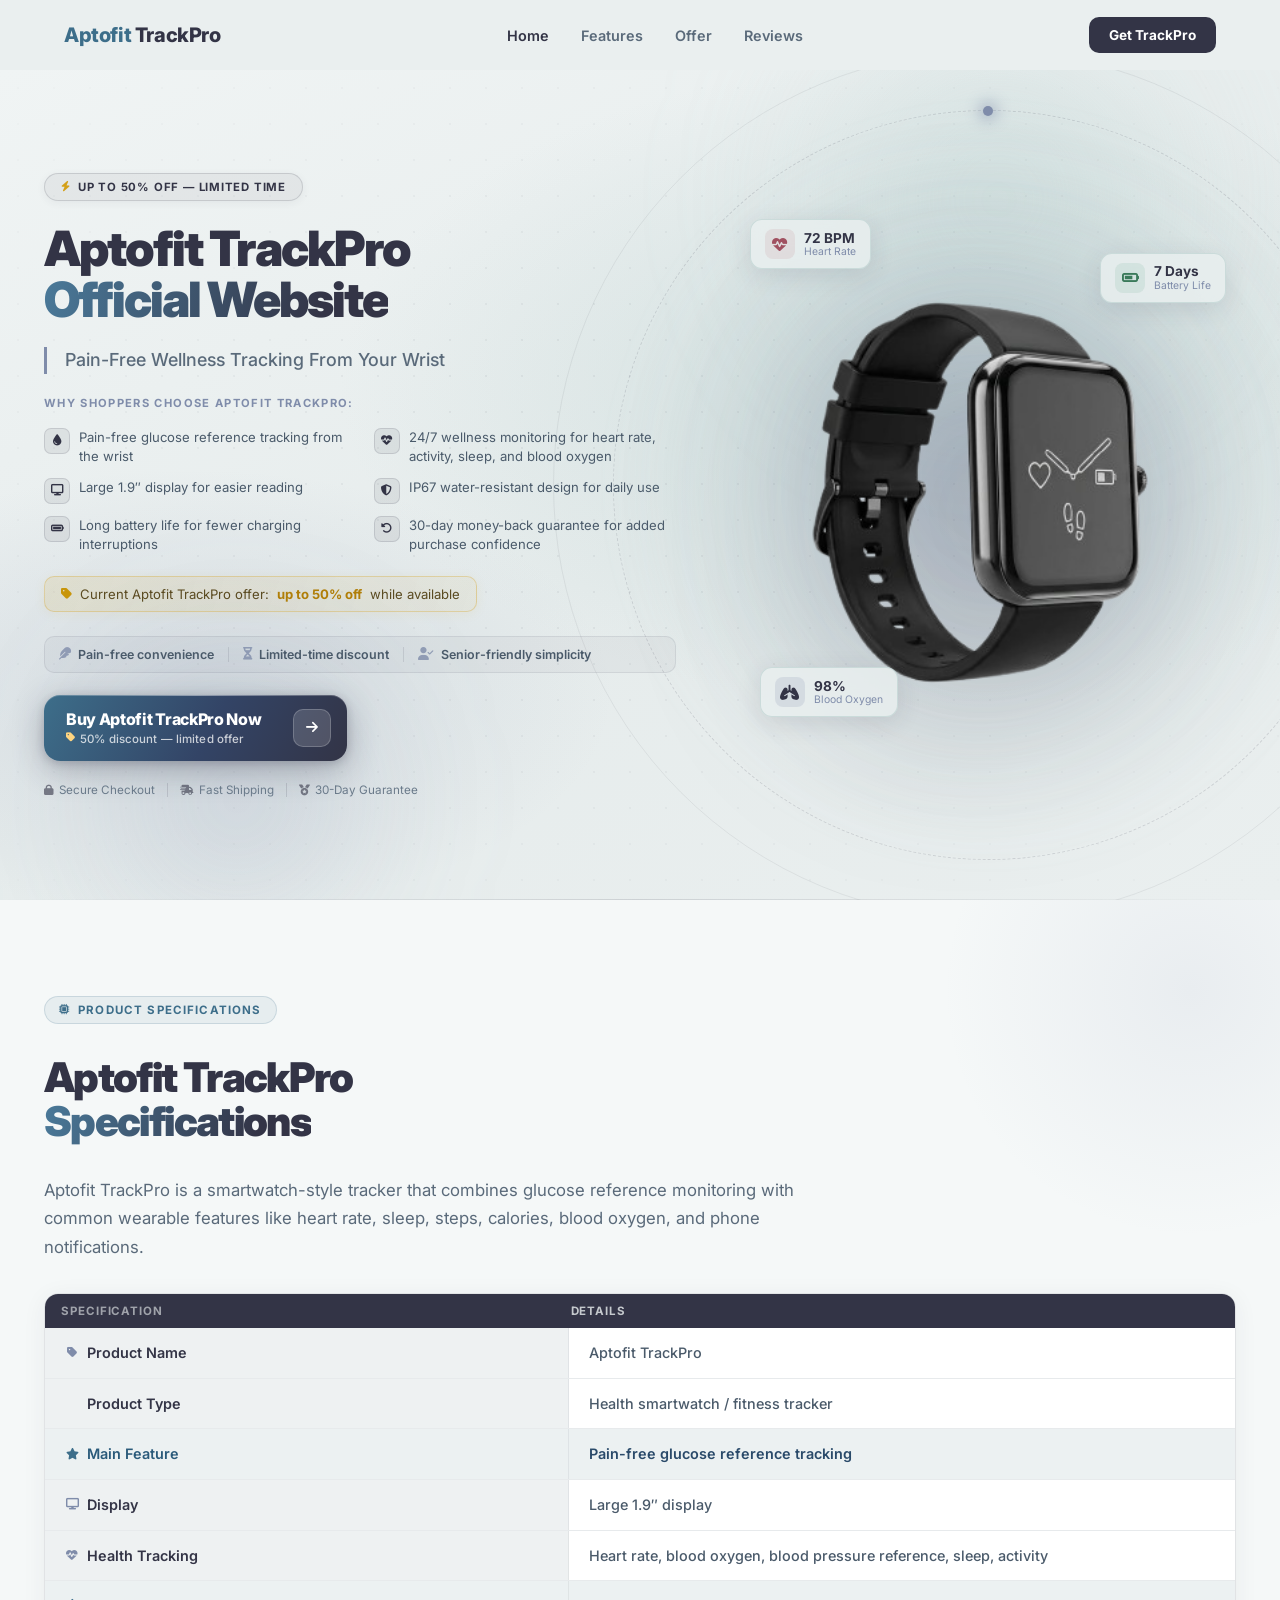
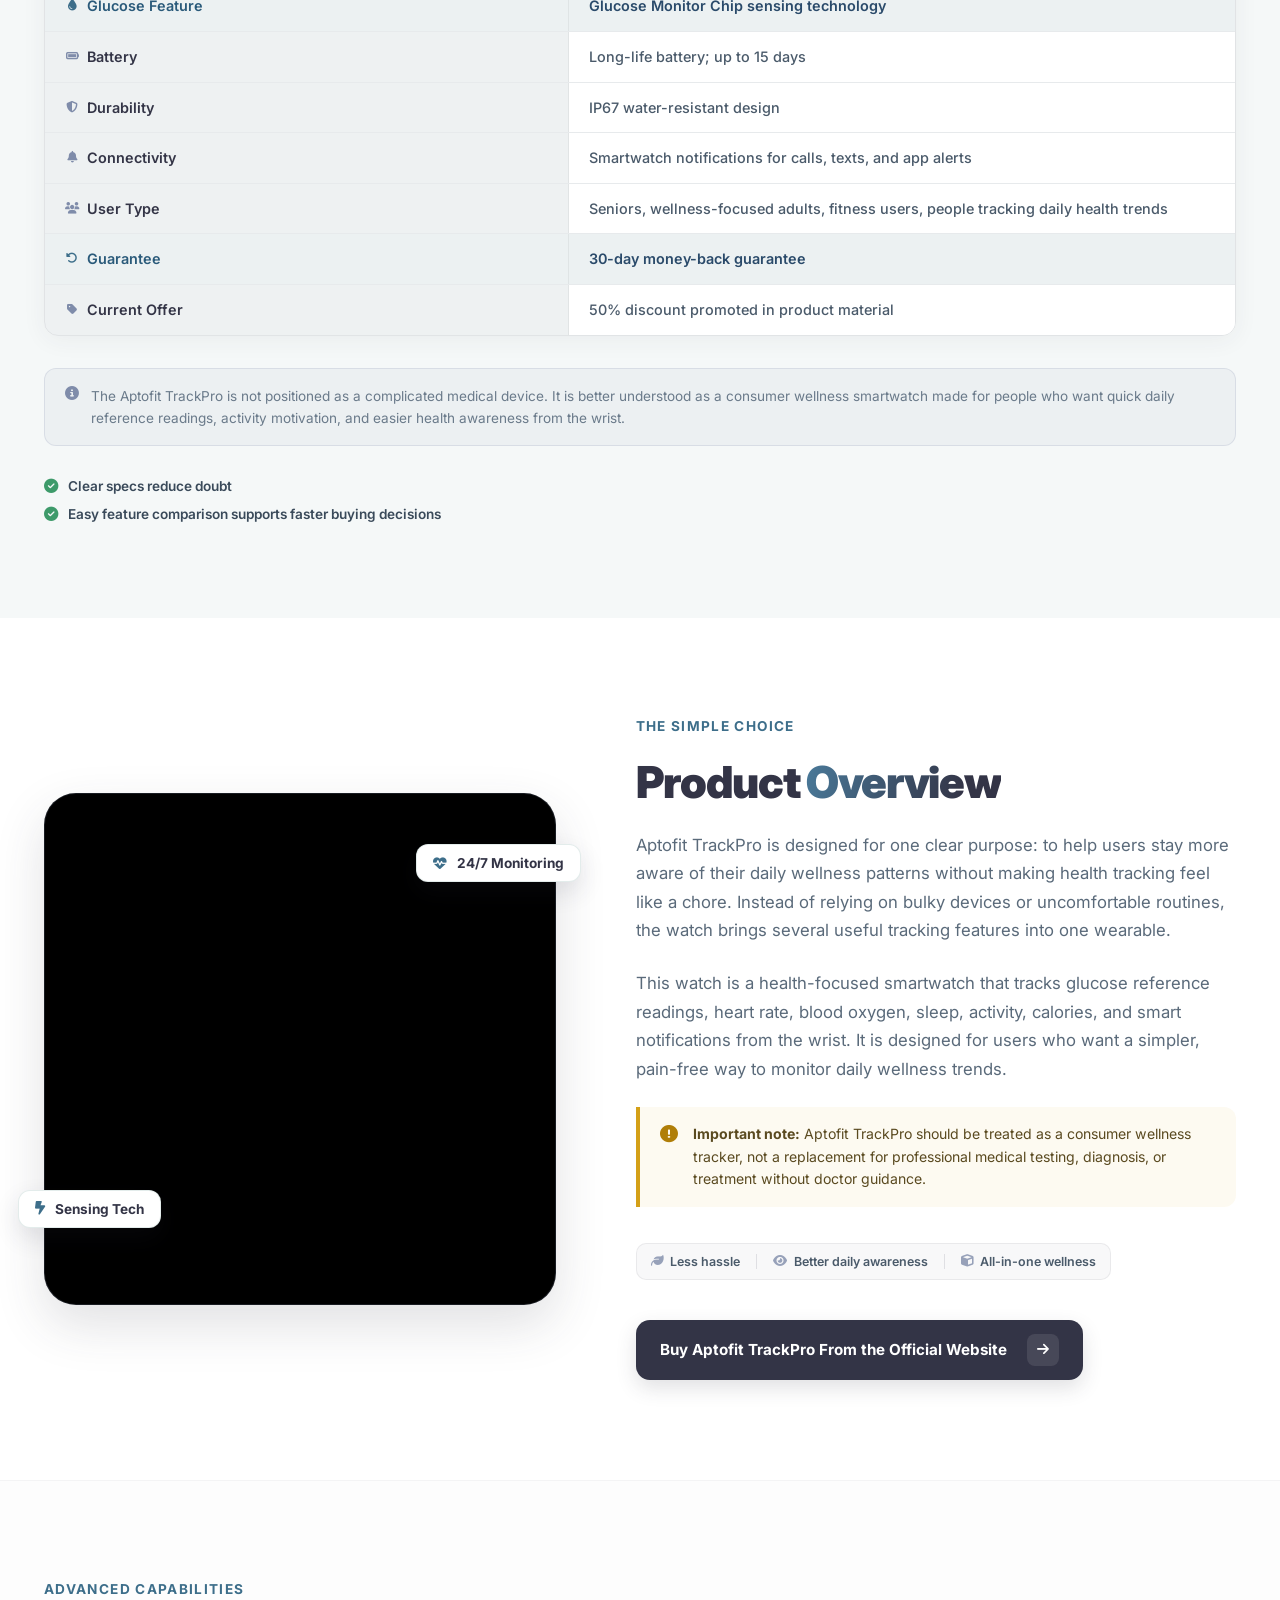
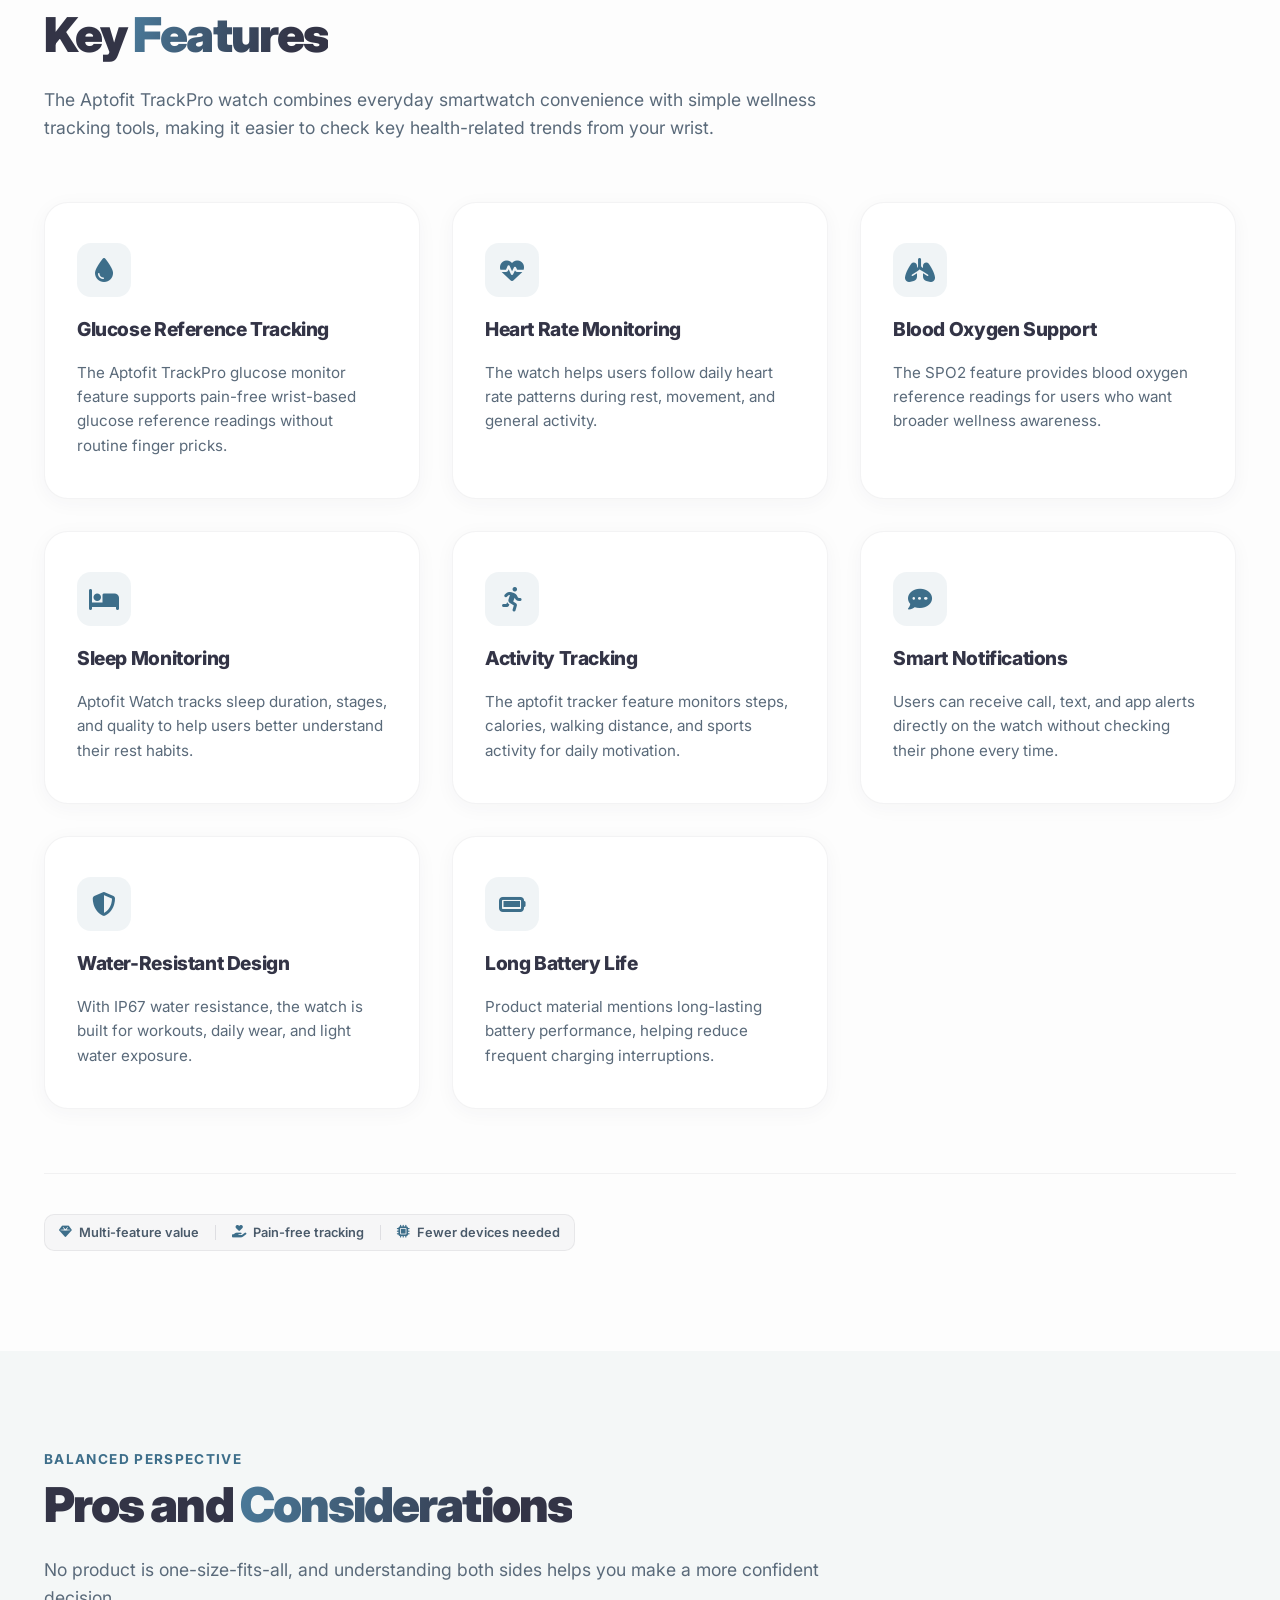
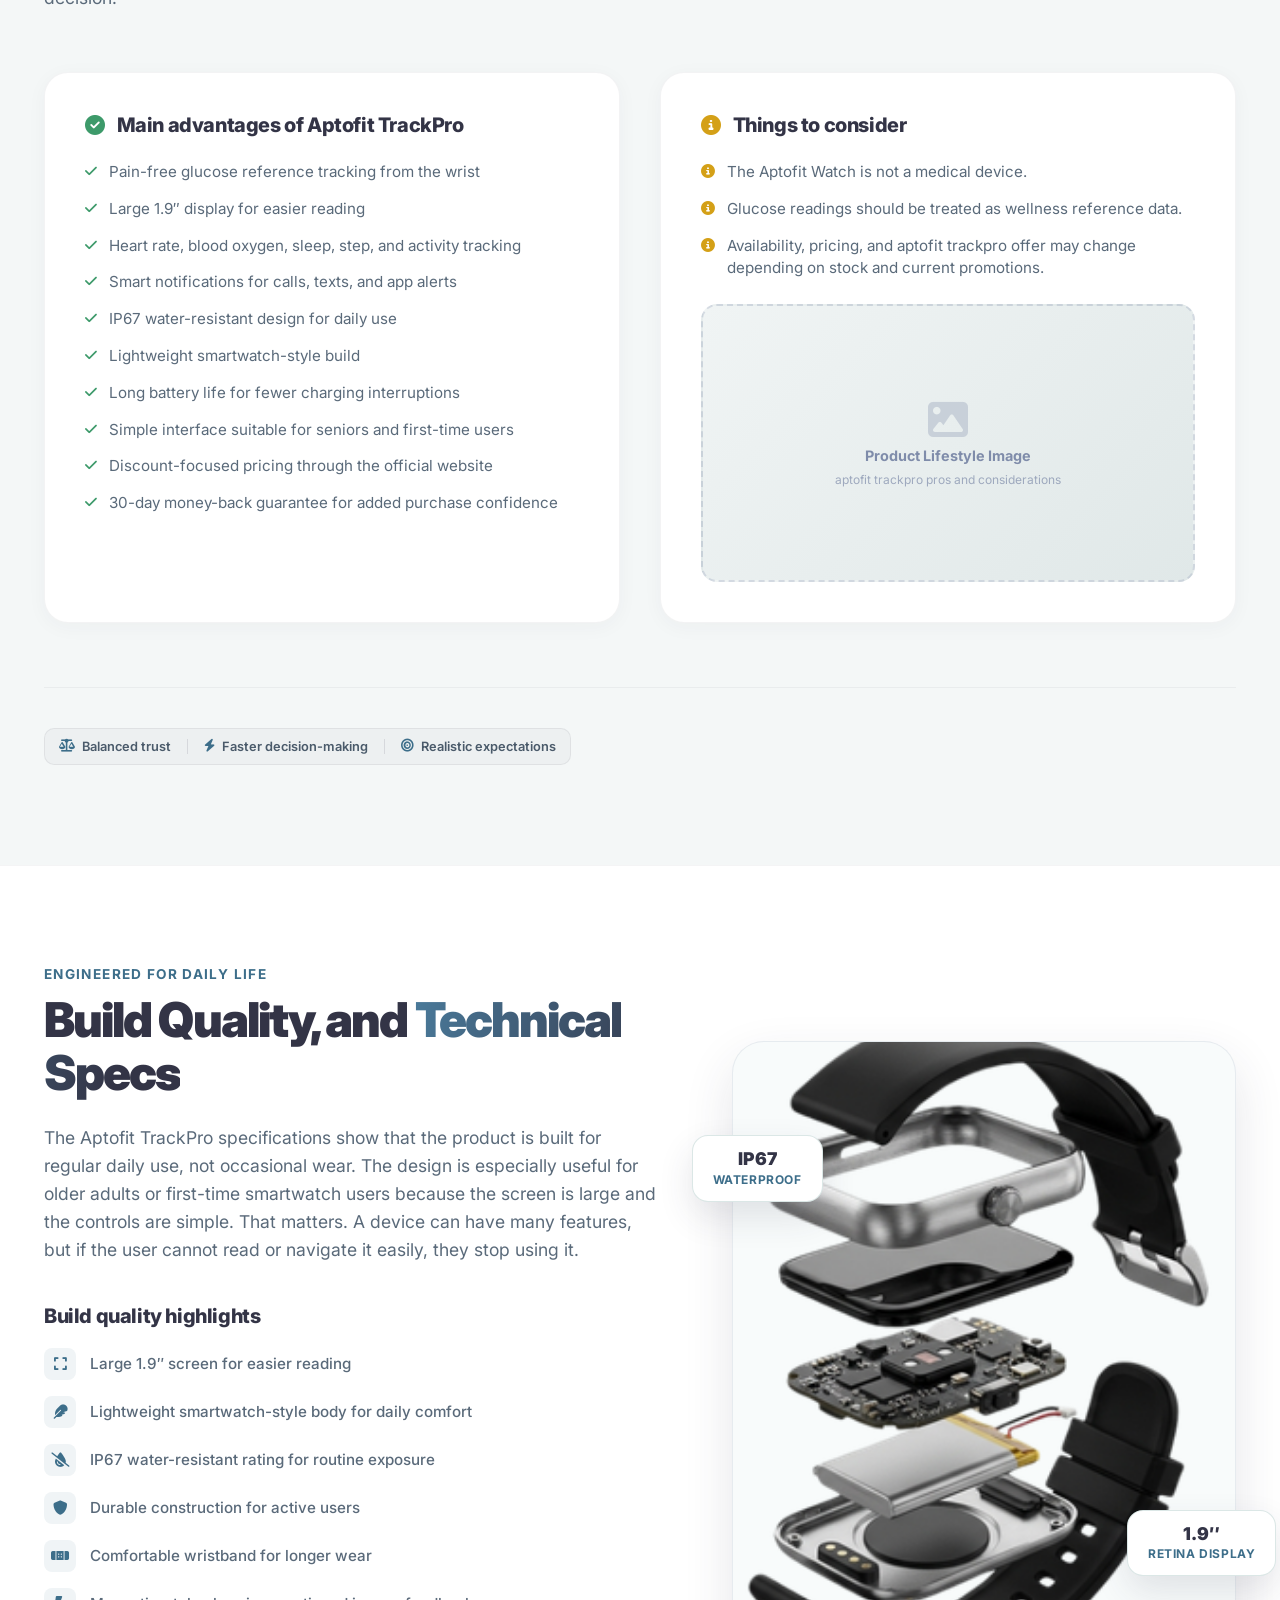
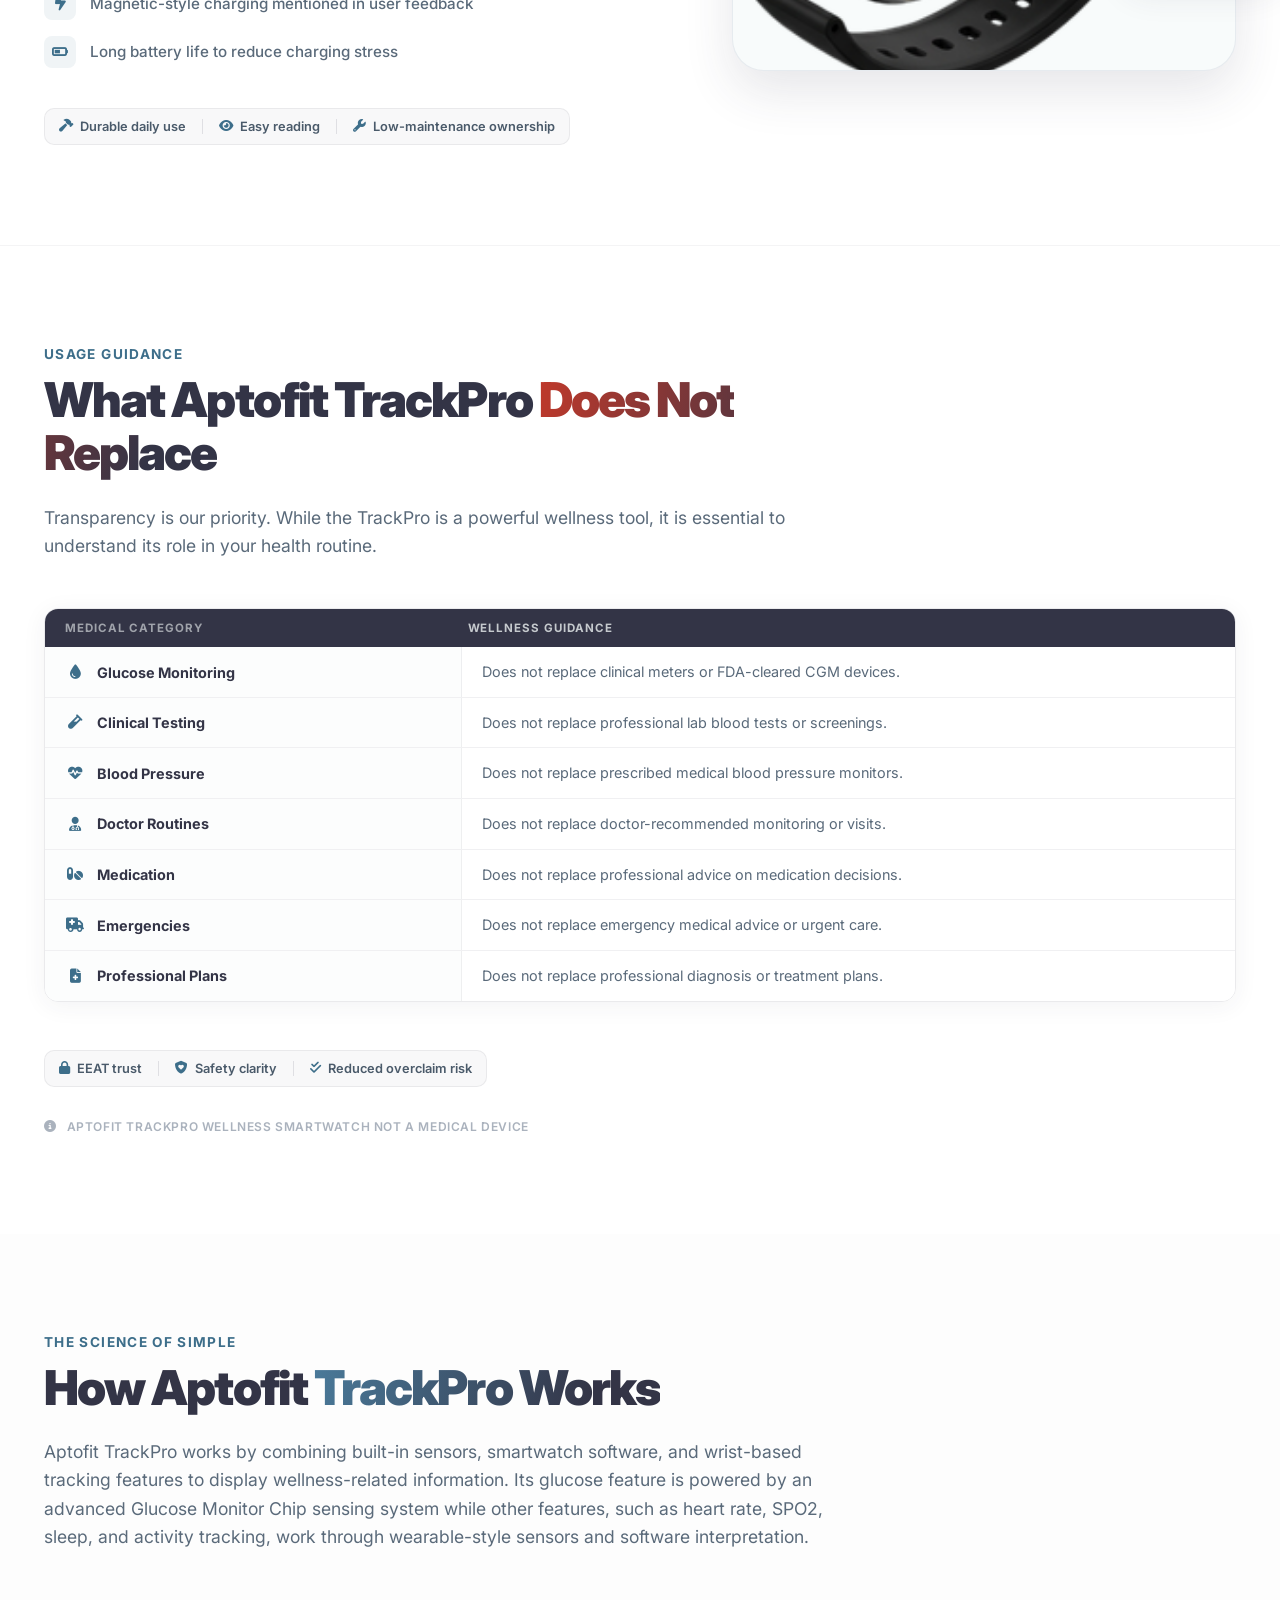
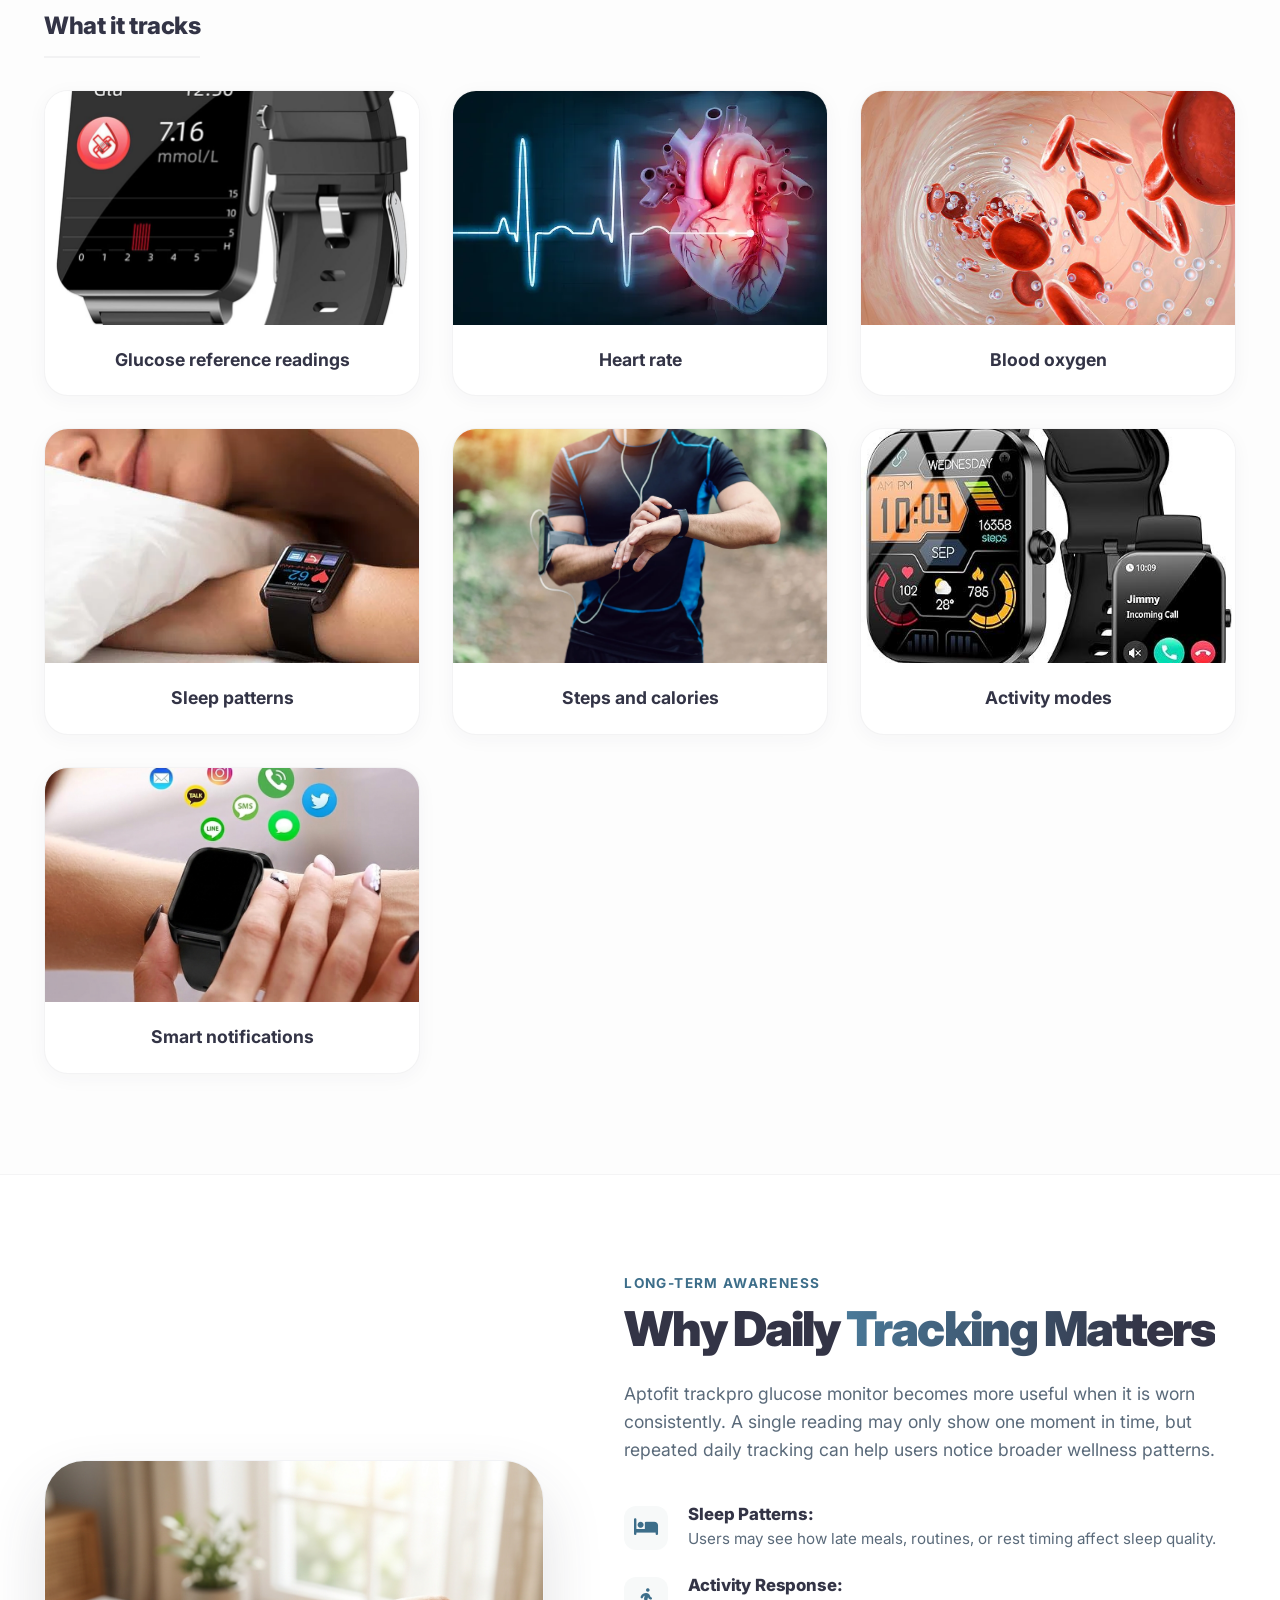
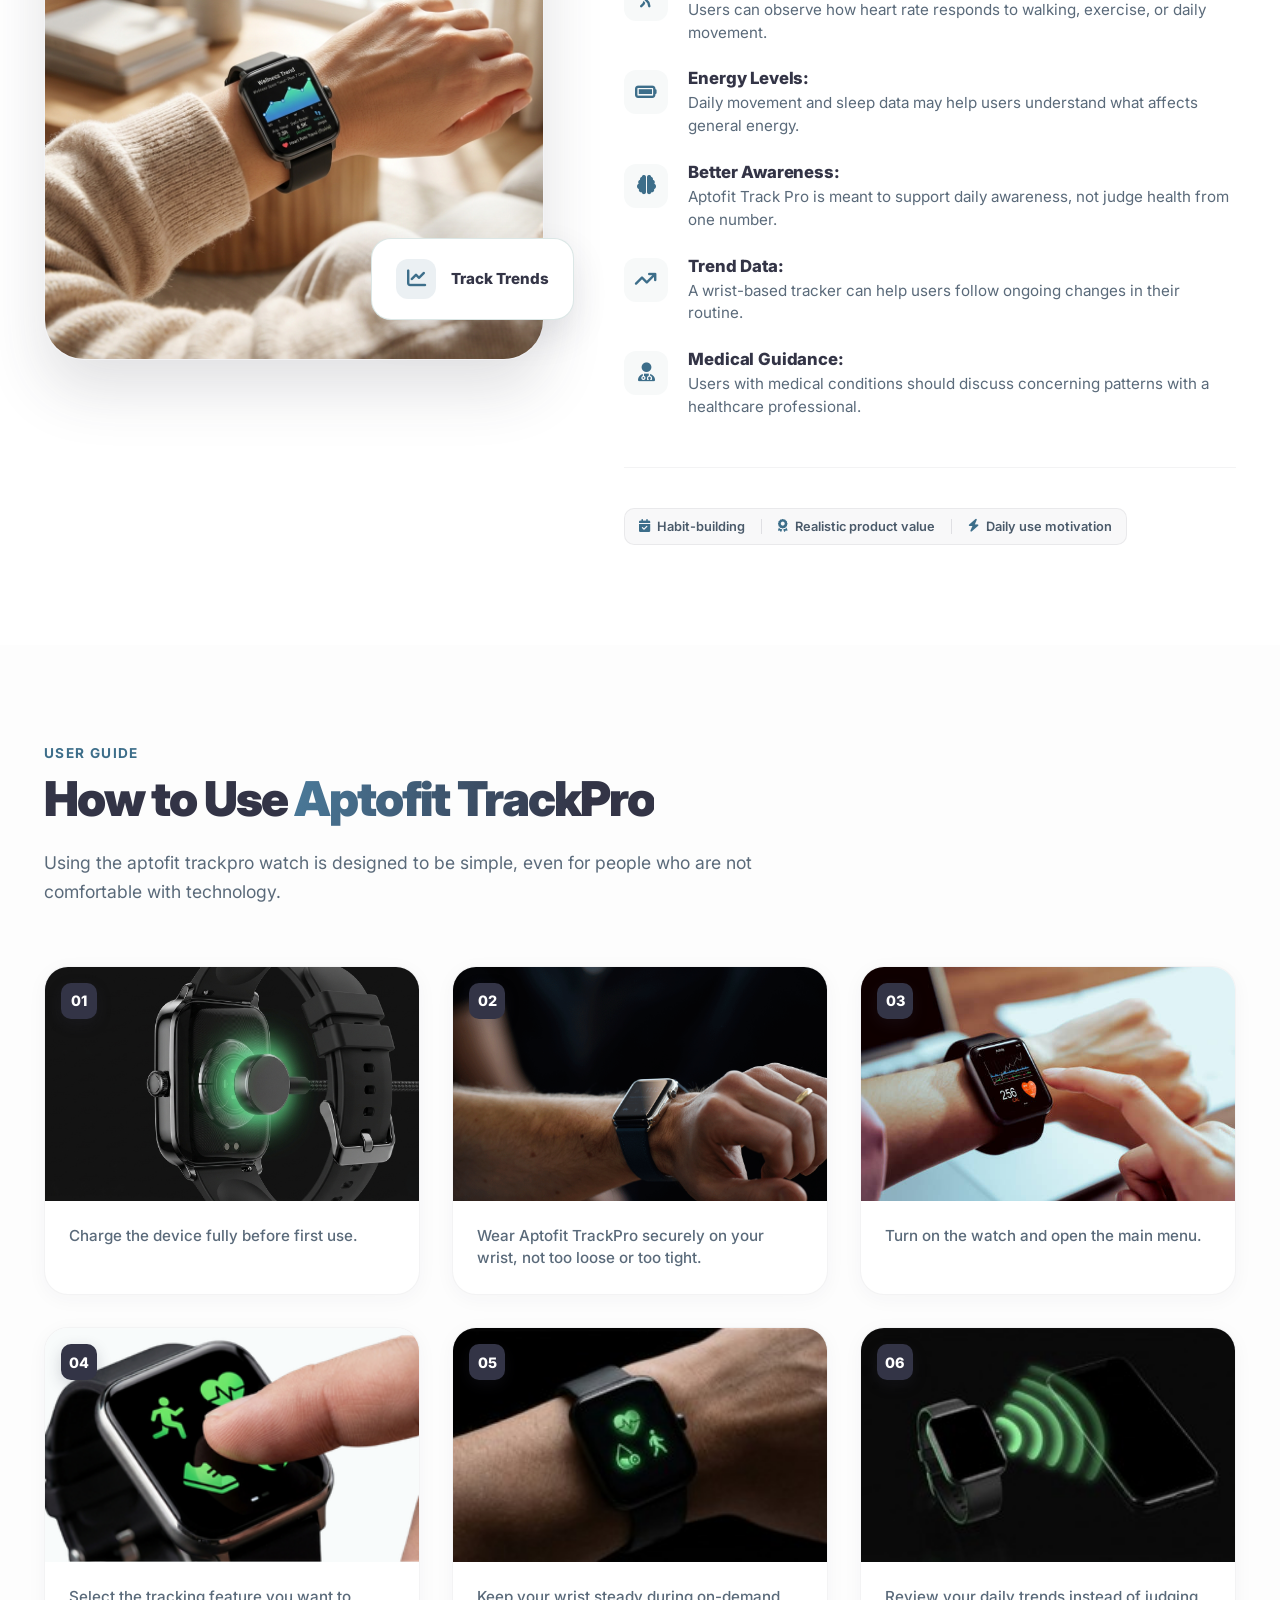
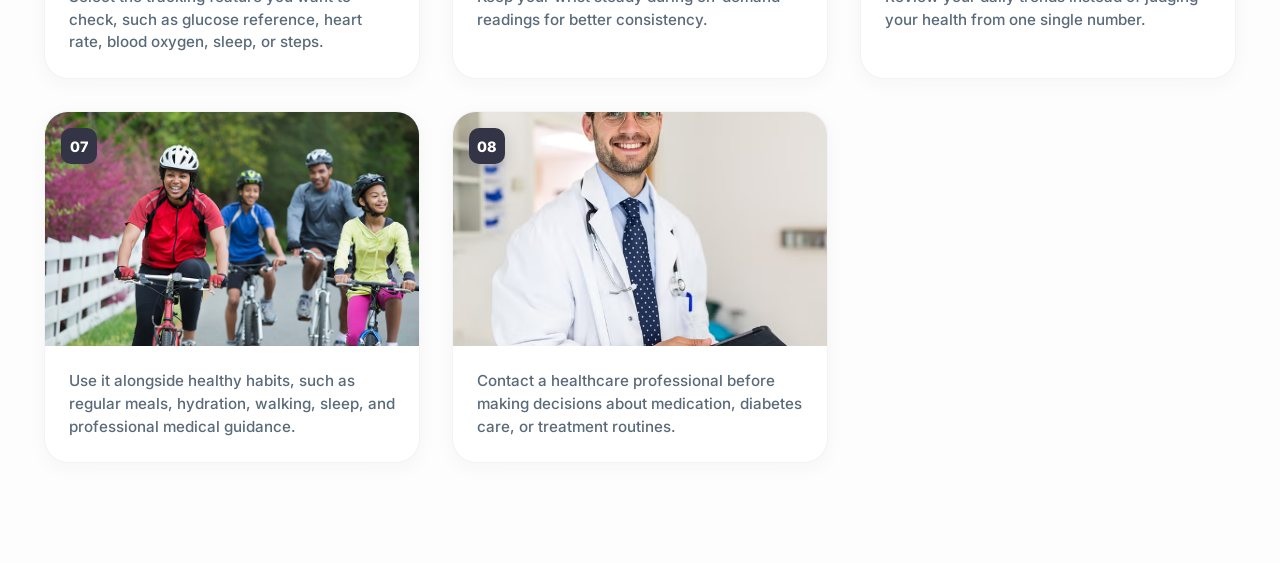
==== commit da44c7fd: "bla bal" ====
--- a/index.html
+++ b/index.html
@@ -1,910 +1,991 @@
 <!DOCTYPE html>
 <html lang="en">
+
 <head>
-  <meta charset="UTF-8" />
-  <meta name="viewport" content="width=device-width, initial-scale=1.0" />
-  <title>Aptofit TrackPro Official Website – Pain-Free Wellness Tracking From Your Wrist</title>
-  <meta name="description" content="Aptofit TrackPro Official Website. Pain-free glucose reference tracking, 24/7 heart rate, sleep & blood oxygen monitoring. Up to 50% off – limited time." />
-  <link rel="canonical" href="https://www.aptofit.com/" />
-  <link rel="preconnect" href="https://fonts.googleapis.com" />
-  <link rel="preconnect" href="https://fonts.gstatic.com" crossorigin />
-  <link href="https://fonts.googleapis.com/css2?family=Inter:wght@400;500;600;700;800;900&display=swap" rel="stylesheet" />
-  <link rel="stylesheet" href="https://cdnjs.cloudflare.com/ajax/libs/font-awesome/6.5.0/css/all.min.css" />
-  <link rel="stylesheet" href="style.css" />
+    <meta charset="UTF-8" />
+    <meta name="viewport" content="width=device-width, initial-scale=1.0" />
+    <title>Aptofit TrackPro Official Website – Pain-Free Wellness Tracking From Your Wrist</title>
+    <meta name="description"
+        content="Aptofit TrackPro Official Website. Pain-free glucose reference tracking, 24/7 heart rate, sleep & blood oxygen monitoring. Up to 50% off – limited time." />
+    <link rel="canonical" href="https://www.aptofit.com/" />
+    <link rel="preconnect" href="https://fonts.googleapis.com" />
+    <link rel="preconnect" href="https://fonts.gstatic.com" crossorigin />
+    <link href="https://fonts.googleapis.com/css2?family=Inter:wght@400;500;600;700;800;900&display=swap"
+        rel="stylesheet" />
+    <link rel="stylesheet" href="https://cdnjs.cloudflare.com/ajax/libs/font-awesome/6.5.0/css/all.min.css" />
+    <link rel="stylesheet" href="style.css" />
 </head>
+
 <body>
 
-  <!-- ===== NAVIGATION ===== -->
-  <header class="nav" id="navbar">
-    <div class="nav__container">
-      <a href="#" class="nav__logo">
-        <span class="nav__logo-accent">Aptofit</span> TrackPro
-      </a>
-
-      <nav class="nav__menu" id="nav-menu">
-        <ul class="nav__list">
-          <li class="nav__item"><a href="#hero" class="nav__link active-link">Home</a></li>
-          <li class="nav__item"><a href="#hero" class="nav__link">Features</a></li>
-          <li class="nav__item"><a href="#hero" class="nav__link">Offer</a></li>
-          <li class="nav__item"><a href="#hero" class="nav__link">Reviews</a></li>
-        </ul>
-
-        <div class="nav__close" id="nav-close">
-          <i class="fa-solid fa-xmark"></i>
+    <!-- ===== NAVIGATION ===== -->
+    <header class="nav" id="navbar">
+        <div class="nav__container">
+            <a href="#" class="nav__logo">
+                <span class="nav__logo-accent">Aptofit</span> TrackPro
+            </a>
+
+            <nav class="nav__menu" id="nav-menu">
+                <ul class="nav__list">
+                    <li class="nav__item"><a href="#hero" class="nav__link active-link">Home</a></li>
+                    <li class="nav__item"><a href="#hero" class="nav__link">Features</a></li>
+                    <li class="nav__item"><a href="#hero" class="nav__link">Offer</a></li>
+                    <li class="nav__item"><a href="#hero" class="nav__link">Reviews</a></li>
+                </ul>
+
+                <div class="nav__close" id="nav-close">
+                    <i class="fa-solid fa-xmark"></i>
+                </div>
+            </nav>
+
+            <div class="nav__actions">
+                <a href="#hero-cta" class="nav__btn">Get TrackPro</a>
+                <div class="nav__toggle" id="nav-toggle">
+                    <i class="fa-solid fa-bars"></i>
+                </div>
+            </div>
         </div>
-      </nav>
-
-      <div class="nav__actions">
-        <a href="#hero-cta" class="nav__btn">Get TrackPro</a>
-        <div class="nav__toggle" id="nav-toggle">
-          <i class="fa-solid fa-bars"></i>
+    </header>
+
+    <!-- ===== HERO SECTION ===== -->
+    <section class="hero" id="hero" aria-label="Aptofit TrackPro Hero">
+
+        <!-- Background layers -->
+        <div class="hero__bg-gradient" aria-hidden="true"></div>
+        <div class="hero__bg-orb hero__bg-orb--1" aria-hidden="true"></div>
+        <div class="hero__bg-orb hero__bg-orb--2" aria-hidden="true"></div>
+        <div class="hero__grid-lines" aria-hidden="true"></div>
+
+        <div class="hero__container">
+
+            <!-- LEFT: Copy -->
+            <div class="hero__copy">
+
+                <!-- Badge -->
+                <div class="hero__badge" aria-label="Limited time offer">
+                    <i class="fa-solid fa-bolt"></i>
+                    <span>Up to 50% Off &mdash; Limited Time</span>
+                </div>
+
+                <!-- H1 Headline -->
+                <h1 class="hero__headline">
+                    Aptofit TrackPro<br />
+                    <span class="hero__headline-accent">Official Website</span>
+                </h1>
+
+                <!-- Subheading -->
+                <p class="hero__sub">
+                    Pain-Free Wellness Tracking From Your Wrist
+                </p>
+
+                <!-- Feature list heading -->
+                <h2 class="hero__features-heading">Why shoppers choose Aptofit TrackPro:</h2>
+
+                <!-- Feature bullets -->
+                <ul class="hero__features" role="list">
+                    <li class="hero__feature">
+                        <span class="hero__feature-icon" aria-hidden="true">
+                            <i class="fa-solid fa-droplet"></i>
+                        </span>
+                        <span>Pain-free glucose reference tracking from the wrist</span>
+                    </li>
+                    <li class="hero__feature">
+                        <span class="hero__feature-icon" aria-hidden="true">
+                            <i class="fa-solid fa-heart-pulse"></i>
+                        </span>
+                        <span>24/7 wellness monitoring for heart rate, activity, sleep, and blood oxygen</span>
+                    </li>
+                    <li class="hero__feature">
+                        <span class="hero__feature-icon" aria-hidden="true">
+                            <i class="fa-solid fa-display"></i>
+                        </span>
+                        <span>Large 1.9&Prime; display for easier reading</span>
+                    </li>
+                    <li class="hero__feature">
+                        <span class="hero__feature-icon" aria-hidden="true">
+                            <i class="fa-solid fa-shield-halved"></i>
+                        </span>
+                        <span>IP67 water-resistant design for daily use</span>
+                    </li>
+                    <li class="hero__feature">
+                        <span class="hero__feature-icon" aria-hidden="true">
+                            <i class="fa-solid fa-battery-full"></i>
+                        </span>
+                        <span>Long battery life for fewer charging interruptions</span>
+                    </li>
+                    <li class="hero__feature">
+                        <span class="hero__feature-icon" aria-hidden="true">
+                            <i class="fa-solid fa-rotate-left"></i>
+                        </span>
+                        <span>30-day money-back guarantee for added purchase confidence</span>
+                    </li>
+                </ul>
+
+                <!-- Offer line -->
+                <p class="hero__offer">
+                    <i class="fa-solid fa-tag"></i>
+                    Current Aptofit TrackPro offer: <strong>up to 50% off</strong> while available
+                </p>
+
+                <!-- Conversion Triggers -->
+                <div class="hero__triggers">
+                    <div class="hero__trigger">
+                        <i class="fa-solid fa-feather"></i>
+                        <span>Pain-free convenience</span>
+                    </div>
+                    <div class="hero__trigger">
+                        <i class="fa-solid fa-hourglass-half"></i>
+                        <span>Limited-time discount</span>
+                    </div>
+                    <div class="hero__trigger">
+                        <i class="fa-solid fa-user-check"></i>
+                        <span>Senior-friendly simplicity</span>
+                    </div>
+                </div>
+
+                <!-- CTA Button -->
+                <a href="#" class="hero__cta" id="hero-cta" role="button"
+                    aria-label="Buy Aptofit TrackPro Now with 50% discount">
+                    <span class="hero__cta-body">
+                        <span class="hero__cta-label">Buy Aptofit TrackPro Now</span>
+                        <span class="hero__cta-sub">
+                            <i class="fa-solid fa-tag"></i>
+                            50% discount &mdash; limited offer
+                        </span>
+                    </span>
+                    <span class="hero__cta-icon" aria-hidden="true">
+                        <i class="fa-solid fa-arrow-right"></i>
+                    </span>
+                </a>
+
+                <!-- Trust row -->
+                <div class="hero__trust" aria-label="Trust signals">
+                    <span class="hero__trust-item">
+                        <i class="fa-solid fa-lock"></i> Secure Checkout
+                    </span>
+                    <span class="hero__trust-sep" aria-hidden="true"></span>
+                    <span class="hero__trust-item">
+                        <i class="fa-solid fa-truck-fast"></i> Fast Shipping
+                    </span>
+                    <span class="hero__trust-sep" aria-hidden="true"></span>
+                    <span class="hero__trust-item">
+                        <i class="fa-solid fa-medal"></i> 30-Day Guarantee
+                    </span>
+                </div>
+
+            </div><!-- /.hero__copy -->
+
+            <!-- RIGHT: Product Image -->
+            <div class="hero__media" aria-hidden="true">
+                <div class="hero__media-halo"></div>
+                <div class="hero__media-ring"></div>
+                <div class="hero__media-ring-2" aria-hidden="true"></div>
+                <img src="public/hero.webp"
+                    alt="aptofit trackpro official website smartwatch for pain-free glucose tracking" class="hero__img"
+                    width="520" height="560" loading="eager" decoding="async" />
+                <!-- Floating stats cards -->
+                <div class="hero__stat hero__stat--heart" aria-label="Heart rate indicator">
+                    <i class="fa-solid fa-heart-pulse"></i>
+                    <div class="hero__stat-info">
+                        <span class="hero__stat-value">72 BPM</span>
+                        <span class="hero__stat-label">Heart Rate</span>
+                    </div>
+                </div>
+                <div class="hero__stat hero__stat--oxygen" aria-label="Blood oxygen indicator">
+                    <i class="fa-solid fa-lungs"></i>
+                    <div class="hero__stat-info">
+                        <span class="hero__stat-value">98%</span>
+                        <span class="hero__stat-label">Blood Oxygen</span>
+                    </div>
+                </div>
+                <div class="hero__stat hero__stat--battery" aria-label="Battery life indicator">
+                    <i class="fa-solid fa-battery-three-quarters"></i>
+                    <div class="hero__stat-info">
+                        <span class="hero__stat-value">7 Days</span>
+                        <span class="hero__stat-label">Battery Life</span>
+                    </div>
+                </div>
+            </div><!-- /.hero__media -->
+
+        </div><!-- /.hero__container -->
+
+    </section><!-- /.hero -->
+
+    <!-- ===== SPECIFICATIONS SECTION ===== -->
+    <section class="specs" id="specifications" aria-label="Aptofit TrackPro Specifications">
+        <div class="specs__container">
+
+            <!-- LEFT: Specs Content -->
+            <div class="specs__content">
+
+                <!-- Section Label -->
+                <span class="specs__eyebrow">
+                    <i class="fa-solid fa-microchip"></i>
+                    Product Specifications
+                </span>
+
+                <h2 class="specs__headline">
+                    Aptofit TrackPro<br>
+                    <span class="specs__headline-accent">Specifications</span>
+                </h2>
+
+                <p class="specs__intro">
+                    Aptofit TrackPro is a smartwatch-style tracker that combines glucose reference monitoring with
+                    common wearable features like heart rate, sleep, steps, calories, blood oxygen, and phone
+                    notifications.
+                </p>
+
+                <!-- Specs Table -->
+                <div class="specs__table" role="table" aria-label="Aptofit TrackPro specification details">
+                    <div class="specs__row specs__row--head" role="row">
+                        <span role="columnheader">Specification</span>
+                        <span role="columnheader">Details</span>
+                    </div>
+                    <div class="specs__row" role="row">
+                        <span class="specs__label" role="cell"><i class="fa-solid fa-tag"></i> Product Name</span>
+                        <span class="specs__value" role="cell">Aptofit TrackPro</span>
+                    </div>
+                    <div class="specs__row" role="row">
+                        <span class="specs__label" role="cell"><i class="fa-solid fa-watch"></i> Product Type</span>
+                        <span class="specs__value" role="cell">Health smartwatch / fitness tracker</span>
+                    </div>
+                    <div class="specs__row specs__row--highlight" role="row">
+                        <span class="specs__label" role="cell"><i class="fa-solid fa-star"></i> Main Feature</span>
+                        <span class="specs__value" role="cell">Pain-free glucose reference tracking</span>
+                    </div>
+                    <div class="specs__row" role="row">
+                        <span class="specs__label" role="cell"><i class="fa-solid fa-display"></i> Display</span>
+                        <span class="specs__value" role="cell">Large 1.9&Prime; display</span>
+                    </div>
+                    <div class="specs__row" role="row">
+                        <span class="specs__label" role="cell"><i class="fa-solid fa-heart-pulse"></i> Health
+                            Tracking</span>
+                        <span class="specs__value" role="cell">Heart rate, blood oxygen, blood pressure reference,
+                            sleep, activity</span>
+                    </div>
+                    <div class="specs__row specs__row--highlight" role="row">
+                        <span class="specs__label" role="cell"><i class="fa-solid fa-droplet"></i> Glucose
+                            Feature</span>
+                        <span class="specs__value" role="cell">Glucose Monitor Chip sensing technology</span>
+                    </div>
+                    <div class="specs__row" role="row">
+                        <span class="specs__label" role="cell"><i class="fa-solid fa-battery-full"></i> Battery</span>
+                        <span class="specs__value" role="cell">Long-life battery; up to 15 days</span>
+                    </div>
+                    <div class="specs__row" role="row">
+                        <span class="specs__label" role="cell"><i class="fa-solid fa-shield-halved"></i>
+                            Durability</span>
+                        <span class="specs__value" role="cell">IP67 water-resistant design</span>
+                    </div>
+                    <div class="specs__row" role="row">
+                        <span class="specs__label" role="cell"><i class="fa-solid fa-bell"></i> Connectivity</span>
+                        <span class="specs__value" role="cell">Smartwatch notifications for calls, texts, and app
+                            alerts</span>
+                    </div>
+                    <div class="specs__row" role="row">
+                        <span class="specs__label" role="cell"><i class="fa-solid fa-users"></i> User Type</span>
+                        <span class="specs__value" role="cell">Seniors, wellness-focused adults, fitness users, people
+                            tracking daily health trends</span>
+                    </div>
+                    <div class="specs__row specs__row--highlight" role="row">
+                        <span class="specs__label" role="cell"><i class="fa-solid fa-rotate-left"></i> Guarantee</span>
+                        <span class="specs__value" role="cell">30-day money-back guarantee</span>
+                    </div>
+                    <div class="specs__row" role="row">
+                        <span class="specs__label" role="cell"><i class="fa-solid fa-tag"></i> Current Offer</span>
+                        <span class="specs__value" role="cell">50% discount promoted in product material</span>
+                    </div>
+                </div><!-- /.specs__table -->
+
+                <!-- Disclaimer -->
+                <p class="specs__disclaimer">
+                    <i class="fa-solid fa-circle-info"></i>
+                    The Aptofit TrackPro is not positioned as a complicated medical device. It is better understood as a
+                    consumer wellness smartwatch made for people who want quick daily reference readings, activity
+                    motivation, and easier health awareness from the wrist.
+                </p>
+
+                <!-- Conversion Triggers -->
+                <div class="specs__triggers">
+                    <span class="specs__trigger">
+                        <i class="fa-solid fa-check-circle"></i> Clear specs reduce doubt
+                    </span>
+                    <span class="specs__trigger">
+                        <i class="fa-solid fa-check-circle"></i> Easy feature comparison supports faster buying
+                        decisions
+                    </span>
+                </div>
+
+            </div><!-- /.specs__content -->
+
+        </div><!-- /.specs__container -->
+    </section><!-- /.specs -->
+
+    <!-- ===== OVERVIEW SECTION ===== -->
+    <section class="overview" id="overview" aria-label="Aptofit TrackPro Overview">
+        <div class="overview__container">
+
+            <!-- LEFT: Media -->
+            <div class="overview__media">
+                <div class="overview__video-container">
+                    <video class="overview__video" autoplay loop playsinline muted src="public/productoverview.mp4">
+                        Your browser does not support the video tag.
+                    </video>
+                </div>
+                <!-- Decorative badges -->
+                <div class="overview__badge overview__badge--1">
+                    <i class="fa-solid fa-heart-pulse"></i>
+                    <span>24/7 Monitoring</span>
+                </div>
+                <div class="overview__badge overview__badge--2">
+                    <i class="fa-solid fa-bolt-lightning"></i>
+                    <span>Sensing Tech</span>
+                </div>
+            </div>
+
+            <!-- RIGHT: Content -->
+            <div class="overview__content">
+                <span class="overview__eyebrow">The Simple Choice</span>
+                <h2 class="overview__headline">Product <span class="overview__headline-accent">Overview</span></h2>
+
+                <p class="overview__text">
+                    Aptofit TrackPro is designed for one clear purpose: to help users stay more aware of their daily
+                    wellness patterns without making health tracking feel like a chore. Instead of relying on bulky
+                    devices or uncomfortable routines, the watch brings several useful tracking features into one
+                    wearable.
+                </p>
+
+                <p class="overview__text">
+                    This watch is a health-focused smartwatch that tracks glucose reference readings, heart rate, blood
+                    oxygen, sleep, activity, calories, and smart notifications from the wrist. It is designed for users
+                    who want a simpler, pain-free way to monitor daily wellness trends.
+                </p>
+
+                <div class="overview__disclaimer">
+                    <i class="fa-solid fa-circle-exclamation"></i>
+                    <p><strong>Important note:</strong> Aptofit TrackPro should be treated as a consumer wellness
+                        tracker, not a replacement for professional medical testing, diagnosis, or treatment without
+                        doctor guidance.</p>
+                </div>
+
+                <div class="overview__triggers">
+                    <span class="overview__trigger"><i class="fa-solid fa-leaf"></i> Less hassle</span>
+                    <span class="overview__trigger"><i class="fa-solid fa-eye"></i> Better daily awareness</span>
+                    <span class="overview__trigger"><i class="fa-solid fa-cube"></i> All-in-one wellness</span>
+                </div>
+
+                <a href="#hero-cta" class="overview__cta">
+                    <span class="overview__cta-label">Buy Aptofit TrackPro From the Official Website</span>
+                    <span class="overview__cta-icon"><i class="fa-solid fa-arrow-right"></i></span>
+                </a>
+            </div>
+
         </div>
-      </div>
-    </div>
-  </header>
-
-  <!-- ===== HERO SECTION ===== -->
-  <section class="hero" id="hero" aria-label="Aptofit TrackPro Hero">
-
-    <!-- Background layers -->
-    <div class="hero__bg-gradient" aria-hidden="true"></div>
-    <div class="hero__bg-orb hero__bg-orb--1" aria-hidden="true"></div>
-    <div class="hero__bg-orb hero__bg-orb--2" aria-hidden="true"></div>
-    <div class="hero__grid-lines" aria-hidden="true"></div>
-
-    <div class="hero__container">
-
-      <!-- LEFT: Copy -->
-      <div class="hero__copy">
-
-        <!-- Badge -->
-        <div class="hero__badge" aria-label="Limited time offer">
-          <i class="fa-solid fa-bolt"></i>
-          <span>Up to 50% Off &mdash; Limited Time</span>
+    </section>
+
+    <!-- ===== FEATURES SECTION ===== -->
+    <section class="features" id="features" aria-label="Aptofit TrackPro Key Features">
+        <div class="features__container">
+
+            <header class="features__header">
+                <span class="features__eyebrow">Advanced Capabilities</span>
+                <h2 class="features__headline">Key <span class="features__headline-accent">Features</span></h2>
+                <p class="features__intro">
+                    The Aptofit TrackPro watch combines everyday smartwatch convenience with simple wellness tracking
+                    tools, making it easier to check key health-related trends from your wrist.
+                </p>
+            </header>
+
+            <div class="features__grid">
+                <!-- Feature 1 -->
+                <article class="feature-card">
+                    <div class="feature-card__icon"><i class="fa-solid fa-droplet"></i></div>
+                    <h3 class="feature-card__title">Glucose Reference Tracking</h3>
+                    <p class="feature-card__text">The Aptofit TrackPro glucose monitor feature supports pain-free
+                        wrist-based glucose reference readings without routine finger pricks.</p>
+                </article>
+
+                <!-- Feature 2 -->
+                <article class="feature-card">
+                    <div class="feature-card__icon"><i class="fa-solid fa-heart-pulse"></i></div>
+                    <h3 class="feature-card__title">Heart Rate Monitoring</h3>
+                    <p class="feature-card__text">The watch helps users follow daily heart rate patterns during rest,
+                        movement, and general activity.</p>
+                </article>
+
+                <!-- Feature 3 -->
+                <article class="feature-card">
+                    <div class="feature-card__icon"><i class="fa-solid fa-lungs"></i></div>
+                    <h3 class="feature-card__title">Blood Oxygen Support</h3>
+                    <p class="feature-card__text">The SPO2 feature provides blood oxygen reference readings for users
+                        who want broader wellness awareness.</p>
+                </article>
+
+                <!-- Feature 4 -->
+                <article class="feature-card">
+                    <div class="feature-card__icon"><i class="fa-solid fa-bed"></i></div>
+                    <h3 class="feature-card__title">Sleep Monitoring</h3>
+                    <p class="feature-card__text">Aptofit Watch tracks sleep duration, stages, and quality to help users
+                        better understand their rest habits.</p>
+                </article>
+
+                <!-- Feature 5 -->
+                <article class="feature-card">
+                    <div class="feature-card__icon"><i class="fa-solid fa-person-running"></i></div>
+                    <h3 class="feature-card__title">Activity Tracking</h3>
+                    <p class="feature-card__text">The aptofit tracker feature monitors steps, calories, walking
+                        distance, and sports activity for daily motivation.</p>
+                </article>
+
+                <!-- Feature 6 -->
+                <article class="feature-card">
+                    <div class="feature-card__icon"><i class="fa-solid fa-comment-dots"></i></div>
+                    <h3 class="feature-card__title">Smart Notifications</h3>
+                    <p class="feature-card__text">Users can receive call, text, and app alerts directly on the watch
+                        without checking their phone every time.</p>
+                </article>
+
+                <!-- Feature 7 -->
+                <article class="feature-card">
+                    <div class="feature-card__icon"><i class="fa-solid fa-shield-halved"></i></div>
+                    <h3 class="feature-card__title">Water-Resistant Design</h3>
+                    <p class="feature-card__text">With IP67 water resistance, the watch is built for workouts, daily
+                        wear, and light water exposure.</p>
+                </article>
+
+                <!-- Feature 8 -->
+                <article class="feature-card">
+                    <div class="feature-card__icon"><i class="fa-solid fa-battery-full"></i></div>
+                    <h3 class="feature-card__title">Long Battery Life</h3>
+                    <p class="feature-card__text">Product material mentions long-lasting battery performance, helping
+                        reduce frequent charging interruptions.</p>
+                </article>
+            </div>
+
+            <!-- Footer Action area -->
+            <footer class="features__footer">
+                <div class="features__triggers">
+                    <span class="features__trigger"><i class="fa-solid fa-gem"></i> Multi-feature value</span>
+                    <span class="features__trigger"><i class="fa-solid fa-hand-holding-heart"></i> Pain-free
+                        tracking</span>
+                    <span class="features__trigger"><i class="fa-solid fa-microchip"></i> Fewer devices needed</span>
+                </div>
+
+            </footer>
+
         </div>
-
-        <!-- H1 Headline -->
-        <h1 class="hero__headline">
-          Aptofit TrackPro<br />
-          <span class="hero__headline-accent">Official Website</span>
-        </h1>
-
-        <!-- Subheading -->
-        <p class="hero__sub">
-          Pain-Free Wellness Tracking From Your Wrist
-        </p>
-
-        <!-- Feature list heading -->
-        <h2 class="hero__features-heading">Why shoppers choose Aptofit TrackPro:</h2>
-
-        <!-- Feature bullets -->
-        <ul class="hero__features" role="list">
-          <li class="hero__feature">
-            <span class="hero__feature-icon" aria-hidden="true">
-              <i class="fa-solid fa-droplet"></i>
-            </span>
-            <span>Pain-free glucose reference tracking from the wrist</span>
-          </li>
-          <li class="hero__feature">
-            <span class="hero__feature-icon" aria-hidden="true">
-              <i class="fa-solid fa-heart-pulse"></i>
-            </span>
-            <span>24/7 wellness monitoring for heart rate, activity, sleep, and blood oxygen</span>
-          </li>
-          <li class="hero__feature">
-            <span class="hero__feature-icon" aria-hidden="true">
-              <i class="fa-solid fa-display"></i>
-            </span>
-            <span>Large 1.9&Prime; display for easier reading</span>
-          </li>
-          <li class="hero__feature">
-            <span class="hero__feature-icon" aria-hidden="true">
-              <i class="fa-solid fa-shield-halved"></i>
-            </span>
-            <span>IP67 water-resistant design for daily use</span>
-          </li>
-          <li class="hero__feature">
-            <span class="hero__feature-icon" aria-hidden="true">
-              <i class="fa-solid fa-battery-full"></i>
-            </span>
-            <span>Long battery life for fewer charging interruptions</span>
-          </li>
-          <li class="hero__feature">
-            <span class="hero__feature-icon" aria-hidden="true">
-              <i class="fa-solid fa-rotate-left"></i>
-            </span>
-            <span>30-day money-back guarantee for added purchase confidence</span>
-          </li>
-        </ul>
-
-        <!-- Offer line -->
-        <p class="hero__offer">
-          <i class="fa-solid fa-tag"></i>
-          Current Aptofit TrackPro offer: <strong>up to 50% off</strong> while available
-        </p>
-
-        <!-- Conversion Triggers -->
-        <div class="hero__triggers">
-          <div class="hero__trigger">
-            <i class="fa-solid fa-feather"></i>
-            <span>Pain-free convenience</span>
-          </div>
-          <div class="hero__trigger">
-            <i class="fa-solid fa-hourglass-half"></i>
-            <span>Limited-time discount</span>
-          </div>
-          <div class="hero__trigger">
-            <i class="fa-solid fa-user-check"></i>
-            <span>Senior-friendly simplicity</span>
-          </div>
+    </section>
+
+    <!-- ===== PROS & CONSIDERATIONS SECTION ===== -->
+    <section class="pros-cons" id="pros-cons" aria-label="Aptofit TrackPro Pros and Considerations">
+        <div class="pros-cons__container">
+
+            <header class="pros-cons__header">
+                <span class="pros-cons__eyebrow">Balanced Perspective</span>
+                <h2 class="pros-cons__headline">Pros and <span class="pros-cons__headline-accent">Considerations</span>
+                </h2>
+                <p class="pros-cons__intro">
+                    No product is one-size-fits-all, and understanding both sides helps you make a more confident
+                    decision.
+                </p>
+            </header>
+
+            <div class="pros-cons__grid">
+                <!-- Main Advantages (Pros) -->
+                <div class="pros-cons__column pros-cons__column--pros">
+                    <h3 class="pros-cons__column-title"><i class="fa-solid fa-circle-check"></i> Main advantages of
+                        Aptofit TrackPro</h3>
+                    <ul class="pros-cons__list">
+                        <li><i class="fa-solid fa-check"></i> Pain-free glucose reference tracking from the wrist</li>
+                        <li><i class="fa-solid fa-check"></i> Large 1.9″ display for easier reading</li>
+                        <li><i class="fa-solid fa-check"></i> Heart rate, blood oxygen, sleep, step, and activity
+                            tracking</li>
+                        <li><i class="fa-solid fa-check"></i> Smart notifications for calls, texts, and app alerts</li>
+                        <li><i class="fa-solid fa-check"></i> IP67 water-resistant design for daily use</li>
+                        <li><i class="fa-solid fa-check"></i> Lightweight smartwatch-style build</li>
+                        <li><i class="fa-solid fa-check"></i> Long battery life for fewer charging interruptions</li>
+                        <li><i class="fa-solid fa-check"></i> Simple interface suitable for seniors and first-time users
+                        </li>
+                        <li><i class="fa-solid fa-check"></i> Discount-focused pricing through the official website</li>
+                        <li><i class="fa-solid fa-check"></i> 30-day money-back guarantee for added purchase confidence
+                        </li>
+                    </ul>
+                </div>
+
+                <!-- Things to Consider (Cons) -->
+                <div class="pros-cons__column pros-cons__column--cons">
+                    <h3 class="pros-cons__column-title"><i class="fa-solid fa-circle-info"></i> Things to consider</h3>
+                    <ul class="pros-cons__list">
+                        <li><i class="fa-solid fa-circle-info"></i> The Aptofit Watch is not a medical device.</li>
+                        <li><i class="fa-solid fa-circle-info"></i> Glucose readings should be treated as wellness
+                            reference data.</li>
+                        <li><i class="fa-solid fa-circle-info"></i> Availability, pricing, and aptofit trackpro offer
+                            may change depending on stock and current promotions.</li>
+                    </ul>
+
+                    <!-- Image Placeholder within Considerations -->
+                    <div class="pros-cons__image-placeholder">
+                        <i class="fa-solid fa-image"></i>
+                        <span>Product Lifestyle Image</span>
+                        <span class="pros-cons__img-hint">aptofit trackpro pros and considerations</span>
+                    </div>
+                </div>
+            </div>
+
+            <!-- Footer Action area -->
+            <footer class="pros-cons__footer">
+                <div class="pros-cons__triggers">
+                    <span class="pros-cons__trigger"><i class="fa-solid fa-scale-balanced"></i> Balanced trust</span>
+                    <span class="pros-cons__trigger"><i class="fa-solid fa-bolt"></i> Faster decision-making</span>
+                    <span class="pros-cons__trigger"><i class="fa-solid fa-bullseye"></i> Realistic expectations</span>
+                </div>
+
+            </footer>
+
         </div>
-
-        <!-- CTA Button -->
-        <a href="#" class="hero__cta" id="hero-cta" role="button" aria-label="Buy Aptofit TrackPro Now with 50% discount">
-          <span class="hero__cta-body">
-            <span class="hero__cta-label">Buy Aptofit TrackPro Now</span>
-            <span class="hero__cta-sub">
-              <i class="fa-solid fa-tag"></i>
-              50% discount &mdash; limited offer
-            </span>
-          </span>
-          <span class="hero__cta-icon" aria-hidden="true">
-            <i class="fa-solid fa-arrow-right"></i>
-          </span>
-        </a>
-
-        <!-- Trust row -->
-        <div class="hero__trust" aria-label="Trust signals">
-          <span class="hero__trust-item">
-            <i class="fa-solid fa-lock"></i> Secure Checkout
-          </span>
-          <span class="hero__trust-sep" aria-hidden="true"></span>
-          <span class="hero__trust-item">
-            <i class="fa-solid fa-truck-fast"></i> Fast Shipping
-          </span>
-          <span class="hero__trust-sep" aria-hidden="true"></span>
-          <span class="hero__trust-item">
-            <i class="fa-solid fa-medal"></i> 30-Day Guarantee
-          </span>
+    </section>
+
+    <!-- ===== BUILD QUALITY SECTION ===== -->
+    <section class="build-quality" id="build-quality" aria-label="Aptofit TrackPro Build Quality and Technical Specs">
+        <div class="build-quality__container">
+
+            <div class="build-quality__content">
+                <header class="build-quality__header">
+                    <span class="build-quality__eyebrow">Engineered for Daily Life</span>
+                    <h2 class="build-quality__headline">Build Quality, and <span
+                            class="build-quality__headline-accent">Technical Specs</span></h2>
+                    <p class="build-quality__intro">
+                        The Aptofit TrackPro specifications show that the product is built for regular daily use, not
+                        occasional wear. The design is especially useful for older adults or first-time smartwatch users
+                        because the screen is large and the controls are simple. That matters. A device can have many
+                        features, but if the user cannot read or navigate it easily, they stop using it.
+                    </p>
+                </header>
+
+                <div class="build-quality__highlights">
+                    <h3 class="build-quality__highlights-title">Build quality highlights</h3>
+                    <ul class="build-quality__list">
+                        <li><i class="fa-solid fa-expand"></i> Large 1.9″ screen for easier reading</li>
+                        <li><i class="fa-solid fa-feather"></i> Lightweight smartwatch-style body for daily comfort</li>
+                        <li><i class="fa-solid fa-droplet-slash"></i> IP67 water-resistant rating for routine exposure
+                        </li>
+                        <li><i class="fa-solid fa-shield"></i> Durable construction for active users</li>
+                        <li><i class="fa-solid fa-band-aid"></i> Comfortable wristband for longer wear</li>
+                        <li><i class="fa-solid fa-bolt-lightning"></i> Magnetic-style charging mentioned in user
+                            feedback</li>
+                        <li><i class="fa-solid fa-battery-half"></i> Long battery life to reduce charging stress</li>
+                    </ul>
+                </div>
+
+                <div class="build-quality__triggers">
+                    <span class="build-quality__trigger"><i class="fa-solid fa-hammer"></i> Durable daily use</span>
+                    <span class="build-quality__trigger"><i class="fa-solid fa-eye"></i> Easy reading</span>
+                    <span class="build-quality__trigger"><i class="fa-solid fa-wrench"></i> Low-maintenance
+                        ownership</span>
+                </div>
+            </div>
+
+            <div class="build-quality__media">
+                <div class="build-quality__image">
+                    <img src="public/build-quality.webp"
+                        alt="aptofit trackpro technical specs large display waterproof smartwatch" loading="lazy">
+                </div>
+
+                <!-- Tech detail badges -->
+                <div class="build-quality__badge build-quality__badge--1">
+                    <strong>IP67</strong>
+                    <span>Waterproof</span>
+                </div>
+                <div class="build-quality__badge build-quality__badge--2">
+                    <strong>1.9″</strong>
+                    <span>Retina Display</span>
+                </div>
+            </div>
+
         </div>
-
-      </div><!-- /.hero__copy -->
-
-      <!-- RIGHT: Product Image -->
-      <div class="hero__media" aria-hidden="true">
-        <div class="hero__media-halo"></div>
-        <div class="hero__media-ring"></div>
-        <div class="hero__media-ring-2" aria-hidden="true"></div>
-        <img
-          src="public/hero.webp"
-          alt="aptofit trackpro official website smartwatch for pain-free glucose tracking"
-          class="hero__img"
-          width="520"
-          height="560"
-          loading="eager"
-          decoding="async"
-        />
-        <!-- Floating stats cards -->
-        <div class="hero__stat hero__stat--heart" aria-label="Heart rate indicator">
-          <i class="fa-solid fa-heart-pulse"></i>
-          <div class="hero__stat-info">
-            <span class="hero__stat-value">72 BPM</span>
-            <span class="hero__stat-label">Heart Rate</span>
-          </div>
+    </section>
+
+    <!-- ===== DISCLAIMER / EEAT SECTION ===== -->
+    <section class="disclaimer-safety" id="safety" aria-label="What Aptofit TrackPro Does Not Replace">
+        <div class="disclaimer-safety__container">
+
+            <header class="disclaimer-safety__header">
+                <span class="disclaimer-safety__eyebrow">Usage Guidance</span>
+                <h2 class="disclaimer-safety__headline">What Aptofit TrackPro <span
+                        class="disclaimer-safety__headline-accent">Does Not Replace</span></h2>
+                <p class="disclaimer-safety__intro">
+                    Transparency is our priority. While the TrackPro is a powerful wellness tool, it is essential to
+                    understand its role in your health routine.
+                </p>
+            </header>
+
+            <div class="disclaimer-safety__table">
+                <div class="disclaimer-safety__row disclaimer-safety__row--head">
+                    <span>Medical Category</span>
+                    <span>Wellness Guidance</span>
+                </div>
+
+                <div class="disclaimer-safety__row">
+                    <span class="disclaimer-safety__label"><i class="fa-solid fa-droplet"></i> Glucose Monitoring</span>
+                    <span class="disclaimer-safety__value">Does not replace clinical meters or FDA-cleared CGM
+                        devices.</span>
+                </div>
+                <div class="disclaimer-safety__row">
+                    <span class="disclaimer-safety__label"><i class="fa-solid fa-vial"></i> Clinical Testing</span>
+                    <span class="disclaimer-safety__value">Does not replace professional lab blood tests or
+                        screenings.</span>
+                </div>
+                <div class="disclaimer-safety__row">
+                    <span class="disclaimer-safety__label"><i class="fa-solid fa-heart-pulse"></i> Blood Pressure</span>
+                    <span class="disclaimer-safety__value">Does not replace prescribed medical blood pressure
+                        monitors.</span>
+                </div>
+                <div class="disclaimer-safety__row">
+                    <span class="disclaimer-safety__label"><i class="fa-solid fa-user-doctor"></i> Doctor
+                        Routines</span>
+                    <span class="disclaimer-safety__value">Does not replace doctor-recommended monitoring or
+                        visits.</span>
+                </div>
+                <div class="disclaimer-safety__row">
+                    <span class="disclaimer-safety__label"><i class="fa-solid fa-pills"></i> Medication</span>
+                    <span class="disclaimer-safety__value">Does not replace professional advice on medication
+                        decisions.</span>
+                </div>
+                <div class="disclaimer-safety__row">
+                    <span class="disclaimer-safety__label"><i class="fa-solid fa-truck-medical"></i> Emergencies</span>
+                    <span class="disclaimer-safety__value">Does not replace emergency medical advice or urgent
+                        care.</span>
+                </div>
+                <div class="disclaimer-safety__row">
+                    <span class="disclaimer-safety__label"><i class="fa-solid fa-file-medical"></i> Professional
+                        Plans</span>
+                    <span class="disclaimer-safety__value">Does not replace professional diagnosis or treatment
+                        plans.</span>
+                </div>
+            </div>
+
+            <footer class="disclaimer-safety__footer">
+                <div class="disclaimer-safety__triggers">
+                    <span class="disclaimer-safety__trigger"><i class="fa-solid fa-lock"></i> EEAT trust</span>
+                    <span class="disclaimer-safety__trigger"><i class="fa-solid fa-shield-heart"></i> Safety
+                        clarity</span>
+                    <span class="disclaimer-safety__trigger"><i class="fa-solid fa-check-double"></i> Reduced overclaim
+                        risk</span>
+                </div>
+
+                <div class="disclaimer-safety__hint">
+                    <i class="fa-solid fa-circle-info"></i>
+                    <span>aptofit trackpro wellness smartwatch not a medical device</span>
+                </div>
+            </footer>
+
         </div>
-        <div class="hero__stat hero__stat--oxygen" aria-label="Blood oxygen indicator">
-          <i class="fa-solid fa-lungs"></i>
-          <div class="hero__stat-info">
-            <span class="hero__stat-value">98%</span>
-            <span class="hero__stat-label">Blood Oxygen</span>
-          </div>
+    </section>
+
+    <!-- ===== HOW IT WORKS SECTION ===== -->
+    <section class="how-it-works" id="how-it-works" aria-label="How Aptofit TrackPro Works">
+        <div class="how-it-works__container">
+
+            <header class="how-it-works__header">
+                <span class="how-it-works__eyebrow">The Science of Simple</span>
+                <h2 class="how-it-works__headline">How Aptofit <span class="how-it-works__headline-accent">TrackPro
+                        Works</span></h2>
+                <p class="how-it-works__intro">
+                    Aptofit TrackPro works by combining built-in sensors, smartwatch software, and wrist-based tracking
+                    features to display wellness-related information. Its glucose feature is powered by an advanced
+                    Glucose Monitor Chip sensing system while other features, such as heart rate, SPO2, sleep, and
+                    activity tracking, work through wearable-style sensors and software interpretation.
+                </p>
+            </header>
+
+            <div class="how-it-works__subhead">
+                <h3>What it tracks</h3>
+            </div>
+
+            <div class="how-it-works__grid">
+                <!-- Track 1: Glucose -->
+                <article class="track-card">
+                    <div class="track-card__image-wrap">
+                        <img src="public/glucose-reading.webp" alt="Aptofit TrackPro Glucose reference readings"
+                            loading="lazy">
+                    </div>
+                    <div class="track-card__content">
+                        <h4 class="track-card__title">Glucose reference readings</h4>
+                    </div>
+                </article>
+
+                <!-- Track 2: Heart Rate -->
+                <article class="track-card">
+                    <div class="track-card__image-wrap">
+                        <img src="public/heartrate.webp" alt="Aptofit TrackPro Heart rate" loading="lazy">
+                    </div>
+                    <div class="track-card__content">
+                        <h4 class="track-card__title">Heart rate</h4>
+                    </div>
+                </article>
+
+                <!-- Track 3: Blood Oxygen -->
+                <article class="track-card">
+                    <div class="track-card__image-wrap">
+                        <img src="public/blood-oxygen.webp" alt="Aptofit TrackPro Blood oxygen" loading="lazy">
+                    </div>
+                    <div class="track-card__content">
+                        <h4 class="track-card__title">Blood oxygen</h4>
+                    </div>
+                </article>
+
+                <!-- Track 4: Sleep -->
+                <article class="track-card">
+                    <div class="track-card__image-wrap">
+                        <img src="public/sleep-pattern.webp" alt="Aptofit TrackPro Sleep patterns" loading="lazy">
+                    </div>
+                    <div class="track-card__content">
+                        <h4 class="track-card__title">Sleep patterns</h4>
+                    </div>
+                </article>
+
+                <!-- Track 5: Steps/Calories -->
+                <article class="track-card">
+                    <div class="track-card__image-wrap">
+                        <img src="public/steps-and-calories.webp" alt="Aptofit TrackPro Steps and calories"
+                            loading="lazy">
+                    </div>
+                    <div class="track-card__content">
+                        <h4 class="track-card__title">Steps and calories</h4>
+                    </div>
+                </article>
+
+                <!-- Track 6: Activity -->
+                <article class="track-card">
+                    <div class="track-card__image-wrap">
+                        <img src="public/activity-mode.webp" alt="Aptofit TrackPro Activity modes" loading="lazy">
+                    </div>
+                    <div class="track-card__content">
+                        <h4 class="track-card__title">Activity modes</h4>
+                    </div>
+                </article>
+
+                <!-- Track 7: Notifications -->
+                <article class="track-card">
+                    <div class="track-card__image-wrap">
+                        <img src="public/smart-notification.webp" alt="Aptofit TrackPro Smart notifications"
+                            loading="lazy">
+                    </div>
+                    <div class="track-card__content">
+                        <h4 class="track-card__title">Smart notifications</h4>
+                    </div>
+                </article>
+            </div>
+
+    </section>
+
+    <!-- ===== DAILY TRACKING SECTION ===== -->
+    <section class="daily-tracking" id="daily-tracking" aria-label="Why Daily Tracking Matters">
+        <div class="daily-tracking__container">
+
+            <div class="daily-tracking__media">
+                <div class="daily-tracking__image">
+                    <img src="public/daily-tracking.png" alt="aptofit trackpro daily wellness trend tracking watch"
+                        loading="lazy">
+                </div>
+                <!-- Decorative accent -->
+                <div class="daily-tracking__accent-box">
+                    <i class="fa-solid fa-chart-line"></i>
+                    <span>Track Trends</span>
+                </div>
+            </div>
+
+            <div class="daily-tracking__content">
+                <header class="daily-tracking__header">
+                    <span class="daily-tracking__eyebrow">Long-Term Awareness</span>
+                    <h2 class="daily-tracking__headline">Why Daily <span
+                            class="daily-tracking__headline-accent">Tracking Matters</span></h2>
+                    <p class="daily-tracking__intro">
+                        Aptofit trackpro glucose monitor becomes more useful when it is worn consistently. A single
+                        reading may only show one moment in time, but repeated daily tracking can help users notice
+                        broader wellness patterns.
+                    </p>
+                </header>
+
+                <ul class="daily-tracking__list">
+                    <li>
+                        <i class="fa-solid fa-bed"></i>
+                        <div>
+                            <strong>Sleep Patterns:</strong>
+                            <span>Users may see how late meals, routines, or rest timing affect sleep quality.</span>
+                        </div>
+                    </li>
+                    <li>
+                        <i class="fa-solid fa-person-walking"></i>
+                        <div>
+                            <strong>Activity Response:</strong>
+                            <span>Users can observe how heart rate responds to walking, exercise, or daily
+                                movement.</span>
+                        </div>
+                    </li>
+                    <li>
+                        <i class="fa-solid fa-battery-full"></i>
+                        <div>
+                            <strong>Energy Levels:</strong>
+                            <span>Daily movement and sleep data may help users understand what affects general
+                                energy.</span>
+                        </div>
+                    </li>
+                    <li>
+                        <i class="fa-solid fa-brain"></i>
+                        <div>
+                            <strong>Better Awareness:</strong>
+                            <span>Aptofit Track Pro is meant to support daily awareness, not judge health from one
+                                number.</span>
+                        </div>
+                    </li>
+                    <li>
+                        <i class="fa-solid fa-arrow-trend-up"></i>
+                        <div>
+                            <strong>Trend Data:</strong>
+                            <span>A wrist-based tracker can help users follow ongoing changes in their routine.</span>
+                        </div>
+                    </li>
+                    <li>
+                        <i class="fa-solid fa-user-doctor"></i>
+                        <div>
+                            <strong>Medical Guidance:</strong>
+                            <span>Users with medical conditions should discuss concerning patterns with a healthcare
+                                professional.</span>
+                        </div>
+                    </li>
+                </ul>
+
+                <footer class="daily-tracking__footer">
+                    <div class="daily-tracking__triggers">
+                        <span class="daily-tracking__trigger"><i class="fa-solid fa-calendar-check"></i>
+                            Habit-building</span>
+                        <span class="daily-tracking__trigger"><i class="fa-solid fa-award"></i> Realistic product
+                            value</span>
+                        <span class="daily-tracking__trigger"><i class="fa-solid fa-bolt"></i> Daily use
+                            motivation</span>
+                    </div>
+
+                </footer>
+            </div>
+
         </div>
-        <div class="hero__stat hero__stat--battery" aria-label="Battery life indicator">
-          <i class="fa-solid fa-battery-three-quarters"></i>
-          <div class="hero__stat-info">
-            <span class="hero__stat-value">7 Days</span>
-            <span class="hero__stat-label">Battery Life</span>
-          </div>
+    </section>
+
+    <!-- ===== HOW TO USE SECTION ===== -->
+    <section class="how-to-use" id="how-to-use" aria-label="How to Use Aptofit TrackPro">
+        <div class="how-to-use__container">
+
+            <header class="how-to-use__header">
+                <span class="how-to-use__eyebrow">User Guide</span>
+                <h2 class="how-to-use__headline">How to Use <span class="how-to-use__headline-accent">Aptofit
+                        TrackPro</span></h2>
+                <p class="how-to-use__intro">
+                    Using the aptofit trackpro watch is designed to be simple, even for people who are not comfortable
+                    with technology.
+                </p>
+            </header>
+
+            <div class="how-to-use__grid">
+                <!-- Step 1 -->
+                <article class="step-card">
+                    <div class="step-card__image-wrap">
+                        <img src="public/fully-charge.webp" alt="Charge Aptofit TrackPro fully" loading="lazy">
+                        <span class="step-card__number">01</span>
+                    </div>
+                    <div class="step-card__content">
+                        <p class="step-card__text">Charge the device fully before first use.</p>
+                    </div>
+                </article>
+
+                <!-- Step 2 -->
+                <article class="step-card">
+                    <div class="step-card__image-wrap">
+                        <img src="public/wear-correctly.webp" alt="Wear Aptofit TrackPro securely" loading="lazy">
+                        <span class="step-card__number">02</span>
+                    </div>
+                    <div class="step-card__content">
+                        <p class="step-card__text">Wear Aptofit TrackPro securely on your wrist, not too loose or too
+                            tight.</p>
+                    </div>
+                </article>
+
+                <!-- Step 3 -->
+                <article class="step-card">
+                    <div class="step-card__image-wrap">
+                        <img src="public/power-on-off.webp" alt="Turn on Aptofit TrackPro" loading="lazy">
+                        <span class="step-card__number">03</span>
+                    </div>
+                    <div class="step-card__content">
+                        <p class="step-card__text">Turn on the watch and open the main menu.</p>
+                    </div>
+                </article>
+
+                <!-- Step 4 -->
+                <article class="step-card">
+                    <div class="step-card__image-wrap">
+                        <img src="public/navigate.webp" alt="Navigate Aptofit TrackPro menu" loading="lazy">
+                        <span class="step-card__number">04</span>
+                    </div>
+                    <div class="step-card__content">
+                        <p class="step-card__text">Select the tracking feature you want to check, such as glucose
+                            reference, heart rate, blood oxygen, sleep, or steps.</p>
+                    </div>
+                </article>
+
+                <!-- Step 5 -->
+                <article class="step-card">
+                    <div class="step-card__image-wrap">
+                        <img src="public/measure-monitor.webp" alt="Keep wrist steady during readings" loading="lazy">
+                        <span class="step-card__number">05</span>
+                    </div>
+                    <div class="step-card__content">
+                        <p class="step-card__text">Keep your wrist steady during on-demand readings for better
+                            consistency.</p>
+                    </div>
+                </article>
+
+                <!-- Step 6 -->
+                <article class="step-card">
+                    <div class="step-card__image-wrap">
+                        <img src="public/sync-and-analysis.webp" alt="Review daily wellness trends" loading="lazy">
+                        <span class="step-card__number">06</span>
+                    </div>
+                    <div class="step-card__content">
+                        <p class="step-card__text">Review your daily trends instead of judging your health from one
+                            single number.</p>
+                    </div>
+                </article>
+
+                <!-- Step 7 -->
+                <article class="step-card">
+                    <div class="step-card__image-wrap">
+                        <img src="public/healthy-habits.webp" alt="Use Aptofit TrackPro with healthy habits" loading="lazy">
+                        <span class="step-card__number">07</span>
+                    </div>
+                    <div class="step-card__content">
+                        <p class="step-card__text">Use it alongside healthy habits, such as regular meals, hydration,
+                            walking, sleep, and professional medical guidance.</p>
+                    </div>
+                </article>
+
+                <!-- Step 8 -->
+                <article class="step-card">
+                    <div class="step-card__image-wrap">
+                        <img src="public/health-expert.webp" alt="Consult a healthcare professional" loading="lazy">
+                        <span class="step-card__number">08</span>
+                    </div>
+                    <div class="step-card__content">
+                        <p class="step-card__text">Contact a healthcare professional before making decisions about
+                            medication, diabetes care, or treatment routines.</p>
+                    </div>
+                </article>
+            </div>
+
         </div>
-      </div><!-- /.hero__media -->
-
-    </div><!-- /.hero__container -->
-
-  </section><!-- /.hero -->
-
-  <!-- ===== SPECIFICATIONS SECTION ===== -->
-  <section class="specs" id="specifications" aria-label="Aptofit TrackPro Specifications">
-    <div class="specs__container">
-
-      <!-- LEFT: Specs Content -->
-      <div class="specs__content">
-
-        <!-- Section Label -->
-        <span class="specs__eyebrow">
-          <i class="fa-solid fa-microchip"></i>
-          Product Specifications
-        </span>
-
-        <h2 class="specs__headline">
-          Aptofit TrackPro<br>
-          <span class="specs__headline-accent">Specifications</span>
-        </h2>
-
-        <p class="specs__intro">
-          Aptofit TrackPro is a smartwatch-style tracker that combines glucose reference monitoring with common wearable features like heart rate, sleep, steps, calories, blood oxygen, and phone notifications.
-        </p>
-
-        <!-- Specs Table -->
-        <div class="specs__table" role="table" aria-label="Aptofit TrackPro specification details">
-          <div class="specs__row specs__row--head" role="row">
-            <span role="columnheader">Specification</span>
-            <span role="columnheader">Details</span>
-          </div>
-          <div class="specs__row" role="row">
-            <span class="specs__label" role="cell"><i class="fa-solid fa-tag"></i> Product Name</span>
-            <span class="specs__value" role="cell">Aptofit TrackPro</span>
-          </div>
-          <div class="specs__row" role="row">
-            <span class="specs__label" role="cell"><i class="fa-solid fa-watch"></i> Product Type</span>
-            <span class="specs__value" role="cell">Health smartwatch / fitness tracker</span>
-          </div>
-          <div class="specs__row specs__row--highlight" role="row">
-            <span class="specs__label" role="cell"><i class="fa-solid fa-star"></i> Main Feature</span>
-            <span class="specs__value" role="cell">Pain-free glucose reference tracking</span>
-          </div>
-          <div class="specs__row" role="row">
-            <span class="specs__label" role="cell"><i class="fa-solid fa-display"></i> Display</span>
-            <span class="specs__value" role="cell">Large 1.9&Prime; display</span>
-          </div>
-          <div class="specs__row" role="row">
-            <span class="specs__label" role="cell"><i class="fa-solid fa-heart-pulse"></i> Health Tracking</span>
-            <span class="specs__value" role="cell">Heart rate, blood oxygen, blood pressure reference, sleep, activity</span>
-          </div>
-          <div class="specs__row specs__row--highlight" role="row">
-            <span class="specs__label" role="cell"><i class="fa-solid fa-droplet"></i> Glucose Feature</span>
-            <span class="specs__value" role="cell">Glucose Monitor Chip sensing technology</span>
-          </div>
-          <div class="specs__row" role="row">
-            <span class="specs__label" role="cell"><i class="fa-solid fa-battery-full"></i> Battery</span>
-            <span class="specs__value" role="cell">Long-life battery; up to 15 days</span>
-          </div>
-          <div class="specs__row" role="row">
-            <span class="specs__label" role="cell"><i class="fa-solid fa-shield-halved"></i> Durability</span>
-            <span class="specs__value" role="cell">IP67 water-resistant design</span>
-          </div>
-          <div class="specs__row" role="row">
-            <span class="specs__label" role="cell"><i class="fa-solid fa-bell"></i> Connectivity</span>
-            <span class="specs__value" role="cell">Smartwatch notifications for calls, texts, and app alerts</span>
-          </div>
-          <div class="specs__row" role="row">
-            <span class="specs__label" role="cell"><i class="fa-solid fa-users"></i> User Type</span>
-            <span class="specs__value" role="cell">Seniors, wellness-focused adults, fitness users, people tracking daily health trends</span>
-          </div>
-          <div class="specs__row specs__row--highlight" role="row">
-            <span class="specs__label" role="cell"><i class="fa-solid fa-rotate-left"></i> Guarantee</span>
-            <span class="specs__value" role="cell">30-day money-back guarantee</span>
-          </div>
-          <div class="specs__row" role="row">
-            <span class="specs__label" role="cell"><i class="fa-solid fa-tag"></i> Current Offer</span>
-            <span class="specs__value" role="cell">50% discount promoted in product material</span>
-          </div>
-        </div><!-- /.specs__table -->
-
-        <!-- Disclaimer -->
-        <p class="specs__disclaimer">
-          <i class="fa-solid fa-circle-info"></i>
-          The Aptofit TrackPro is not positioned as a complicated medical device. It is better understood as a consumer wellness smartwatch made for people who want quick daily reference readings, activity motivation, and easier health awareness from the wrist.
-        </p>
-
-        <!-- Conversion Triggers -->
-        <div class="specs__triggers">
-          <span class="specs__trigger">
-            <i class="fa-solid fa-check-circle"></i> Clear specs reduce doubt
-          </span>
-          <span class="specs__trigger">
-            <i class="fa-solid fa-check-circle"></i> Easy feature comparison supports faster buying decisions
-          </span>
-        </div>
-
-      </div><!-- /.specs__content -->
-
-    </div><!-- /.specs__container -->
-  </section><!-- /.specs -->
-
-  <!-- ===== OVERVIEW SECTION ===== -->
-  <section class="overview" id="overview" aria-label="Aptofit TrackPro Overview">
-    <div class="overview__container">
-      
-      <!-- LEFT: Media -->
-      <div class="overview__media">
-        <div class="overview__video-container">
-          <video class="overview__video" autoplay loop playsinline muted src="public/productoverview.mp4">
-            Your browser does not support the video tag.
-          </video>
-        </div>
-        <!-- Decorative badges -->
-        <div class="overview__badge overview__badge--1">
-          <i class="fa-solid fa-heart-pulse"></i>
-          <span>24/7 Monitoring</span>
-        </div>
-        <div class="overview__badge overview__badge--2">
-          <i class="fa-solid fa-bolt-lightning"></i>
-          <span>Sensing Tech</span>
-        </div>
-      </div>
-
-      <!-- RIGHT: Content -->
-      <div class="overview__content">
-        <span class="overview__eyebrow">The Simple Choice</span>
-        <h2 class="overview__headline">Product <span class="overview__headline-accent">Overview</span></h2>
-        
-        <p class="overview__text">
-          Aptofit TrackPro is designed for one clear purpose: to help users stay more aware of their daily wellness patterns without making health tracking feel like a chore. Instead of relying on bulky devices or uncomfortable routines, the watch brings several useful tracking features into one wearable.
-        </p>
-
-        <p class="overview__text">
-          This watch is a health-focused smartwatch that tracks glucose reference readings, heart rate, blood oxygen, sleep, activity, calories, and smart notifications from the wrist. It is designed for users who want a simpler, pain-free way to monitor daily wellness trends.
-        </p>
-
-        <div class="overview__disclaimer">
-          <i class="fa-solid fa-circle-exclamation"></i>
-          <p><strong>Important note:</strong> Aptofit TrackPro should be treated as a consumer wellness tracker, not a replacement for professional medical testing, diagnosis, or treatment without doctor guidance.</p>
-        </div>
-
-        <div class="overview__triggers">
-          <span class="overview__trigger"><i class="fa-solid fa-leaf"></i> Less hassle</span>
-          <span class="overview__trigger"><i class="fa-solid fa-eye"></i> Better daily awareness</span>
-          <span class="overview__trigger"><i class="fa-solid fa-cube"></i> All-in-one wellness</span>
-        </div>
-
-        <a href="#hero-cta" class="overview__cta">
-          <span class="overview__cta-label">Buy Aptofit TrackPro From the Official Website</span>
-          <span class="overview__cta-icon"><i class="fa-solid fa-arrow-right"></i></span>
-        </a>
-      </div>
-
-    </div>
-  </section>
-
-  <!-- ===== FEATURES SECTION ===== -->
-  <section class="features" id="features" aria-label="Aptofit TrackPro Key Features">
-    <div class="features__container">
-      
-      <header class="features__header">
-        <span class="features__eyebrow">Advanced Capabilities</span>
-        <h2 class="features__headline">Key <span class="features__headline-accent">Features</span></h2>
-        <p class="features__intro">
-          The Aptofit TrackPro watch combines everyday smartwatch convenience with simple wellness tracking tools, making it easier to check key health-related trends from your wrist.
-        </p>
-      </header>
-
-      <div class="features__grid">
-        <!-- Feature 1 -->
-        <article class="feature-card">
-          <div class="feature-card__icon"><i class="fa-solid fa-droplet"></i></div>
-          <h3 class="feature-card__title">Glucose Reference Tracking</h3>
-          <p class="feature-card__text">The Aptofit TrackPro glucose monitor feature supports pain-free wrist-based glucose reference readings without routine finger pricks.</p>
-        </article>
-
-        <!-- Feature 2 -->
-        <article class="feature-card">
-          <div class="feature-card__icon"><i class="fa-solid fa-heart-pulse"></i></div>
-          <h3 class="feature-card__title">Heart Rate Monitoring</h3>
-          <p class="feature-card__text">The watch helps users follow daily heart rate patterns during rest, movement, and general activity.</p>
-        </article>
-
-        <!-- Feature 3 -->
-        <article class="feature-card">
-          <div class="feature-card__icon"><i class="fa-solid fa-lungs"></i></div>
-          <h3 class="feature-card__title">Blood Oxygen Support</h3>
-          <p class="feature-card__text">The SPO2 feature provides blood oxygen reference readings for users who want broader wellness awareness.</p>
-        </article>
-
-        <!-- Feature 4 -->
-        <article class="feature-card">
-          <div class="feature-card__icon"><i class="fa-solid fa-bed"></i></div>
-          <h3 class="feature-card__title">Sleep Monitoring</h3>
-          <p class="feature-card__text">Aptofit Watch tracks sleep duration, stages, and quality to help users better understand their rest habits.</p>
-        </article>
-
-        <!-- Feature 5 -->
-        <article class="feature-card">
-          <div class="feature-card__icon"><i class="fa-solid fa-person-running"></i></div>
-          <h3 class="feature-card__title">Activity Tracking</h3>
-          <p class="feature-card__text">The aptofit tracker feature monitors steps, calories, walking distance, and sports activity for daily motivation.</p>
-        </article>
-
-        <!-- Feature 6 -->
-        <article class="feature-card">
-          <div class="feature-card__icon"><i class="fa-solid fa-comment-dots"></i></div>
-          <h3 class="feature-card__title">Smart Notifications</h3>
-          <p class="feature-card__text">Users can receive call, text, and app alerts directly on the watch without checking their phone every time.</p>
-        </article>
-
-        <!-- Feature 7 -->
-        <article class="feature-card">
-          <div class="feature-card__icon"><i class="fa-solid fa-shield-halved"></i></div>
-          <h3 class="feature-card__title">Water-Resistant Design</h3>
-          <p class="feature-card__text">With IP67 water resistance, the watch is built for workouts, daily wear, and light water exposure.</p>
-        </article>
-
-        <!-- Feature 8 -->
-        <article class="feature-card">
-          <div class="feature-card__icon"><i class="fa-solid fa-battery-full"></i></div>
-          <h3 class="feature-card__title">Long Battery Life</h3>
-          <p class="feature-card__text">Product material mentions long-lasting battery performance, helping reduce frequent charging interruptions.</p>
-        </article>
-      </div>
-
-      <!-- Footer Action area -->
-      <footer class="features__footer">
-        <div class="features__triggers">
-          <span class="features__trigger"><i class="fa-solid fa-gem"></i> Multi-feature value</span>
-          <span class="features__trigger"><i class="fa-solid fa-hand-holding-heart"></i> Pain-free tracking</span>
-          <span class="features__trigger"><i class="fa-solid fa-microchip"></i> Fewer devices needed</span>
-        </div>
-
-      </footer>
-
-    </div>
-  </section>
-
-  <!-- ===== PROS & CONSIDERATIONS SECTION ===== -->
-  <section class="pros-cons" id="pros-cons" aria-label="Aptofit TrackPro Pros and Considerations">
-    <div class="pros-cons__container">
-      
-      <header class="pros-cons__header">
-        <span class="pros-cons__eyebrow">Balanced Perspective</span>
-        <h2 class="pros-cons__headline">Pros and <span class="pros-cons__headline-accent">Considerations</span></h2>
-        <p class="pros-cons__intro">
-          No product is one-size-fits-all, and understanding both sides helps you make a more confident decision.
-        </p>
-      </header>
-
-      <div class="pros-cons__grid">
-        <!-- Main Advantages (Pros) -->
-        <div class="pros-cons__column pros-cons__column--pros">
-          <h3 class="pros-cons__column-title"><i class="fa-solid fa-circle-check"></i> Main advantages of Aptofit TrackPro</h3>
-          <ul class="pros-cons__list">
-            <li><i class="fa-solid fa-check"></i> Pain-free glucose reference tracking from the wrist</li>
-            <li><i class="fa-solid fa-check"></i> Large 1.9″ display for easier reading</li>
-            <li><i class="fa-solid fa-check"></i> Heart rate, blood oxygen, sleep, step, and activity tracking</li>
-            <li><i class="fa-solid fa-check"></i> Smart notifications for calls, texts, and app alerts</li>
-            <li><i class="fa-solid fa-check"></i> IP67 water-resistant design for daily use</li>
-            <li><i class="fa-solid fa-check"></i> Lightweight smartwatch-style build</li>
-            <li><i class="fa-solid fa-check"></i> Long battery life for fewer charging interruptions</li>
-            <li><i class="fa-solid fa-check"></i> Simple interface suitable for seniors and first-time users</li>
-            <li><i class="fa-solid fa-check"></i> Discount-focused pricing through the official website</li>
-            <li><i class="fa-solid fa-check"></i> 30-day money-back guarantee for added purchase confidence</li>
-          </ul>
-        </div>
-
-        <!-- Things to Consider (Cons) -->
-        <div class="pros-cons__column pros-cons__column--cons">
-          <h3 class="pros-cons__column-title"><i class="fa-solid fa-circle-info"></i> Things to consider</h3>
-          <ul class="pros-cons__list">
-            <li><i class="fa-solid fa-circle-info"></i> The Aptofit Watch is not a medical device.</li>
-            <li><i class="fa-solid fa-circle-info"></i> Glucose readings should be treated as wellness reference data.</li>
-            <li><i class="fa-solid fa-circle-info"></i> Availability, pricing, and aptofit trackpro offer may change depending on stock and current promotions.</li>
-          </ul>
-
-          <!-- Image Placeholder within Considerations -->
-          <div class="pros-cons__image-placeholder">
-            <i class="fa-solid fa-image"></i>
-            <span>Product Lifestyle Image</span>
-            <span class="pros-cons__img-hint">aptofit trackpro pros and considerations</span>
-          </div>
-        </div>
-      </div>
-
-      <!-- Footer Action area -->
-      <footer class="pros-cons__footer">
-        <div class="pros-cons__triggers">
-          <span class="pros-cons__trigger"><i class="fa-solid fa-scale-balanced"></i> Balanced trust</span>
-          <span class="pros-cons__trigger"><i class="fa-solid fa-bolt"></i> Faster decision-making</span>
-          <span class="pros-cons__trigger"><i class="fa-solid fa-bullseye"></i> Realistic expectations</span>
-        </div>
-
-      </footer>
-
-    </div>
-  </section>
-
-  <!-- ===== BUILD QUALITY SECTION ===== -->
-  <section class="build-quality" id="build-quality" aria-label="Aptofit TrackPro Build Quality and Technical Specs">
-    <div class="build-quality__container">
-      
-      <div class="build-quality__content">
-        <header class="build-quality__header">
-          <span class="build-quality__eyebrow">Engineered for Daily Life</span>
-          <h2 class="build-quality__headline">Build Quality, and <span class="build-quality__headline-accent">Technical Specs</span></h2>
-          <p class="build-quality__intro">
-            The Aptofit TrackPro specifications show that the product is built for regular daily use, not occasional wear. The design is especially useful for older adults or first-time smartwatch users because the screen is large and the controls are simple. That matters. A device can have many features, but if the user cannot read or navigate it easily, they stop using it.
-          </p>
-        </header>
-
-        <div class="build-quality__highlights">
-          <h3 class="build-quality__highlights-title">Build quality highlights</h3>
-          <ul class="build-quality__list">
-            <li><i class="fa-solid fa-expand"></i> Large 1.9″ screen for easier reading</li>
-            <li><i class="fa-solid fa-feather"></i> Lightweight smartwatch-style body for daily comfort</li>
-            <li><i class="fa-solid fa-droplet-slash"></i> IP67 water-resistant rating for routine exposure</li>
-            <li><i class="fa-solid fa-shield"></i> Durable construction for active users</li>
-            <li><i class="fa-solid fa-band-aid"></i> Comfortable wristband for longer wear</li>
-            <li><i class="fa-solid fa-bolt-lightning"></i> Magnetic-style charging mentioned in user feedback</li>
-            <li><i class="fa-solid fa-battery-half"></i> Long battery life to reduce charging stress</li>
-          </ul>
-        </div>
-
-        <div class="build-quality__triggers">
-          <span class="build-quality__trigger"><i class="fa-solid fa-hammer"></i> Durable daily use</span>
-          <span class="build-quality__trigger"><i class="fa-solid fa-eye"></i> Easy reading</span>
-          <span class="build-quality__trigger"><i class="fa-solid fa-wrench"></i> Low-maintenance ownership</span>
-        </div>
-      </div>
-
-      <div class="build-quality__media">
-        <div class="build-quality__image">
-          <img src="public/build-quality.webp" alt="aptofit trackpro technical specs large display waterproof smartwatch" loading="lazy">
-        </div>
-        
-        <!-- Tech detail badges -->
-        <div class="build-quality__badge build-quality__badge--1">
-          <strong>IP67</strong>
-          <span>Waterproof</span>
-        </div>
-        <div class="build-quality__badge build-quality__badge--2">
-          <strong>1.9″</strong>
-          <span>Retina Display</span>
-        </div>
-      </div>
-
-    </div>
-  </section>
-
-  <!-- ===== DISCLAIMER / EEAT SECTION ===== -->
-  <section class="disclaimer-safety" id="safety" aria-label="What Aptofit TrackPro Does Not Replace">
-    <div class="disclaimer-safety__container">
-      
-      <header class="disclaimer-safety__header">
-        <span class="disclaimer-safety__eyebrow">Usage Guidance</span>
-        <h2 class="disclaimer-safety__headline">What Aptofit TrackPro <span class="disclaimer-safety__headline-accent">Does Not Replace</span></h2>
-        <p class="disclaimer-safety__intro">
-          Transparency is our priority. While the TrackPro is a powerful wellness tool, it is essential to understand its role in your health routine.
-        </p>
-      </header>
-
-      <div class="disclaimer-safety__table">
-        <div class="disclaimer-safety__row disclaimer-safety__row--head">
-          <span>Medical Category</span>
-          <span>Wellness Guidance</span>
-        </div>
-        
-        <div class="disclaimer-safety__row">
-          <span class="disclaimer-safety__label"><i class="fa-solid fa-droplet"></i> Glucose Monitoring</span>
-          <span class="disclaimer-safety__value">Does not replace clinical meters or FDA-cleared CGM devices.</span>
-        </div>
-        <div class="disclaimer-safety__row">
-          <span class="disclaimer-safety__label"><i class="fa-solid fa-vial"></i> Clinical Testing</span>
-          <span class="disclaimer-safety__value">Does not replace professional lab blood tests or screenings.</span>
-        </div>
-        <div class="disclaimer-safety__row">
-          <span class="disclaimer-safety__label"><i class="fa-solid fa-heart-pulse"></i> Blood Pressure</span>
-          <span class="disclaimer-safety__value">Does not replace prescribed medical blood pressure monitors.</span>
-        </div>
-        <div class="disclaimer-safety__row">
-          <span class="disclaimer-safety__label"><i class="fa-solid fa-user-doctor"></i> Doctor Routines</span>
-          <span class="disclaimer-safety__value">Does not replace doctor-recommended monitoring or visits.</span>
-        </div>
-        <div class="disclaimer-safety__row">
-          <span class="disclaimer-safety__label"><i class="fa-solid fa-pills"></i> Medication</span>
-          <span class="disclaimer-safety__value">Does not replace professional advice on medication decisions.</span>
-        </div>
-        <div class="disclaimer-safety__row">
-          <span class="disclaimer-safety__label"><i class="fa-solid fa-truck-medical"></i> Emergencies</span>
-          <span class="disclaimer-safety__value">Does not replace emergency medical advice or urgent care.</span>
-        </div>
-        <div class="disclaimer-safety__row">
-          <span class="disclaimer-safety__label"><i class="fa-solid fa-file-medical"></i> Professional Plans</span>
-          <span class="disclaimer-safety__value">Does not replace professional diagnosis or treatment plans.</span>
-        </div>
-      </div>
-
-      <footer class="disclaimer-safety__footer">
-        <div class="disclaimer-safety__triggers">
-          <span class="disclaimer-safety__trigger"><i class="fa-solid fa-lock"></i> EEAT trust</span>
-          <span class="disclaimer-safety__trigger"><i class="fa-solid fa-shield-heart"></i> Safety clarity</span>
-          <span class="disclaimer-safety__trigger"><i class="fa-solid fa-check-double"></i> Reduced overclaim risk</span>
-        </div>
-
-        <div class="disclaimer-safety__hint">
-          <i class="fa-solid fa-circle-info"></i>
-          <span>aptofit trackpro wellness smartwatch not a medical device</span>
-        </div>
-      </footer>
-
-    </div>
-  </section>
-
-  </section>
-
-  <!-- ===== HOW IT WORKS SECTION ===== -->
-  <section class="how-it-works" id="how-it-works" aria-label="How Aptofit TrackPro Works">
-    <div class="how-it-works__container">
-      
-      <header class="how-it-works__header">
-        <span class="how-it-works__eyebrow">The Science of Simple</span>
-        <h2 class="how-it-works__headline">How Aptofit <span class="how-it-works__headline-accent">TrackPro Works</span></h2>
-        <p class="how-it-works__intro">
-          Aptofit TrackPro works by combining built-in sensors, smartwatch software, and wrist-based tracking features to display wellness-related information. Its glucose feature is powered by an advanced Glucose Monitor Chip sensing system while other features, such as heart rate, SPO2, sleep, and activity tracking, work through wearable-style sensors and software interpretation.
-        </p>
-      </header>
-
-      <div class="how-it-works__subhead">
-        <h3>What it tracks</h3>
-      </div>
-
-      <div class="how-it-works__grid">
-        <!-- Track 1: Glucose -->
-        <article class="track-card">
-          <div class="track-card__image-wrap">
-            <img src="public/glucose-reading.webp" alt="Aptofit TrackPro Glucose reference readings" loading="lazy">
-          </div>
-          <div class="track-card__content">
-            <h4 class="track-card__title">Glucose reference readings</h4>
-          </div>
-        </article>
-
-        <!-- Track 2: Heart Rate -->
-        <article class="track-card">
-          <div class="track-card__image-wrap">
-            <img src="public/heartrate.webp" alt="Aptofit TrackPro Heart rate" loading="lazy">
-          </div>
-          <div class="track-card__content">
-            <h4 class="track-card__title">Heart rate</h4>
-          </div>
-        </article>
-
-        <!-- Track 3: Blood Oxygen -->
-        <article class="track-card">
-          <div class="track-card__image-wrap">
-            <img src="public/blood-oxygen.webp" alt="Aptofit TrackPro Blood oxygen" loading="lazy">
-          </div>
-          <div class="track-card__content">
-            <h4 class="track-card__title">Blood oxygen</h4>
-          </div>
-        </article>
-
-        <!-- Track 4: Sleep -->
-        <article class="track-card">
-          <div class="track-card__image-wrap">
-            <img src="public/sleep-pattern.webp" alt="Aptofit TrackPro Sleep patterns" loading="lazy">
-          </div>
-          <div class="track-card__content">
-            <h4 class="track-card__title">Sleep patterns</h4>
-          </div>
-        </article>
-
-        <!-- Track 5: Steps/Calories -->
-        <article class="track-card">
-          <div class="track-card__image-wrap">
-            <img src="public/steps-and-calories.webp" alt="Aptofit TrackPro Steps and calories" loading="lazy">
-          </div>
-          <div class="track-card__content">
-            <h4 class="track-card__title">Steps and calories</h4>
-          </div>
-        </article>
-
-        <!-- Track 6: Activity -->
-        <article class="track-card">
-          <div class="track-card__image-wrap">
-            <img src="public/activity-mode.webp" alt="Aptofit TrackPro Activity modes" loading="lazy">
-          </div>
-          <div class="track-card__content">
-            <h4 class="track-card__title">Activity modes</h4>
-          </div>
-        </article>
-
-        <!-- Track 7: Notifications -->
-        <article class="track-card">
-          <div class="track-card__image-wrap">
-            <img src="public/smart-notification.webp" alt="Aptofit TrackPro Smart notifications" loading="lazy">
-          </div>
-          <div class="track-card__content">
-            <h4 class="track-card__title">Smart notifications</h4>
-          </div>
-        </article>
-      </div>
-
-  </section>
-
-  <!-- ===== DAILY TRACKING SECTION ===== -->
-  <section class="daily-tracking" id="daily-tracking" aria-label="Why Daily Tracking Matters">
-    <div class="daily-tracking__container">
-      
-      <div class="daily-tracking__media">
-        <div class="daily-tracking__image">
-          <img src="public/daily-tracking.png" alt="aptofit trackpro daily wellness trend tracking watch" loading="lazy">
-        </div>
-        <!-- Decorative accent -->
-        <div class="daily-tracking__accent-box">
-          <i class="fa-solid fa-chart-line"></i>
-          <span>Track Trends</span>
-        </div>
-      </div>
-
-      <div class="daily-tracking__content">
-        <header class="daily-tracking__header">
-          <span class="daily-tracking__eyebrow">Long-Term Awareness</span>
-          <h2 class="daily-tracking__headline">Why Daily <span class="daily-tracking__headline-accent">Tracking Matters</span></h2>
-          <p class="daily-tracking__intro">
-            Aptofit trackpro glucose monitor becomes more useful when it is worn consistently. A single reading may only show one moment in time, but repeated daily tracking can help users notice broader wellness patterns.
-          </p>
-        </header>
-
-        <ul class="daily-tracking__list">
-          <li>
-            <i class="fa-solid fa-bed"></i>
-            <div>
-              <strong>Sleep Patterns:</strong>
-              <span>Users may see how late meals, routines, or rest timing affect sleep quality.</span>
-            </div>
-          </li>
-          <li>
-            <i class="fa-solid fa-person-walking"></i>
-            <div>
-              <strong>Activity Response:</strong>
-              <span>Users can observe how heart rate responds to walking, exercise, or daily movement.</span>
-            </div>
-          </li>
-          <li>
-            <i class="fa-solid fa-battery-full"></i>
-            <div>
-              <strong>Energy Levels:</strong>
-              <span>Daily movement and sleep data may help users understand what affects general energy.</span>
-            </div>
-          </li>
-          <li>
-            <i class="fa-solid fa-brain"></i>
-            <div>
-              <strong>Better Awareness:</strong>
-              <span>Aptofit Track Pro is meant to support daily awareness, not judge health from one number.</span>
-            </div>
-          </li>
-          <li>
-            <i class="fa-solid fa-arrow-trend-up"></i>
-            <div>
-              <strong>Trend Data:</strong>
-              <span>A wrist-based tracker can help users follow ongoing changes in their routine.</span>
-            </div>
-          </li>
-          <li>
-            <i class="fa-solid fa-user-doctor"></i>
-            <div>
-              <strong>Medical Guidance:</strong>
-              <span>Users with medical conditions should discuss concerning patterns with a healthcare professional.</span>
-            </div>
-          </li>
-        </ul>
-
-        <footer class="daily-tracking__footer">
-          <div class="daily-tracking__triggers">
-            <span class="daily-tracking__trigger"><i class="fa-solid fa-calendar-check"></i> Habit-building</span>
-            <span class="daily-tracking__trigger"><i class="fa-solid fa-award"></i> Realistic product value</span>
-            <span class="daily-tracking__trigger"><i class="fa-solid fa-bolt"></i> Daily use motivation</span>
-          </div>
-
-        </footer>
-      </div>
-
-    </div>
-  </section>
-
-  <!-- ===== HOW TO USE SECTION ===== -->
-  <section class="how-to-use" id="how-to-use" aria-label="How to Use Aptofit TrackPro">
-    <div class="how-to-use__container">
-      
-      <header class="how-to-use__header">
-        <span class="how-to-use__eyebrow">User Guide</span>
-        <h2 class="how-to-use__headline">How to Use <span class="how-to-use__headline-accent">Aptofit TrackPro</span></h2>
-        <p class="how-to-use__intro">
-          Using the aptofit trackpro watch is designed to be simple, even for people who are not comfortable with technology.
-        </p>
-      </header>
-
-      <div class="how-to-use__grid">
-        <!-- Step 1 -->
-        <article class="step-card">
-          <div class="step-card__image-wrap">
-            <div class="step-card__placeholder"><i class="fa-solid fa-battery-full"></i></div>
-            <span class="step-card__number">01</span>
-          </div>
-          <div class="step-card__content">
-            <p class="step-card__text">Charge the device fully before first use.</p>
-          </div>
-        </article>
-
-        <!-- Step 2 -->
-        <article class="step-card">
-          <div class="step-card__image-wrap">
-            <div class="step-card__placeholder"><i class="fa-solid fa-clock"></i></div>
-            <span class="step-card__number">02</span>
-          </div>
-          <div class="step-card__content">
-            <p class="step-card__text">Wear Aptofit TrackPro securely on your wrist, not too loose or too tight.</p>
-          </div>
-        </article>
-
-        <!-- Step 3 -->
-        <article class="step-card">
-          <div class="step-card__image-wrap">
-            <div class="step-card__placeholder"><i class="fa-solid fa-power-off"></i></div>
-            <span class="step-card__number">03</span>
-          </div>
-          <div class="step-card__content">
-            <p class="step-card__text">Turn on the watch and open the main menu.</p>
-          </div>
-        </article>
-
-        <!-- Step 4 -->
-        <article class="step-card">
-          <div class="step-card__image-wrap">
-            <div class="step-card__placeholder"><i class="fa-solid fa-list-ul"></i></div>
-            <span class="step-card__number">04</span>
-          </div>
-          <div class="step-card__content">
-            <p class="step-card__text">Select the tracking feature you want to check, such as glucose reference, heart rate, blood oxygen, sleep, or steps.</p>
-          </div>
-        </article>
-
-        <!-- Step 5 -->
-        <article class="step-card">
-          <div class="step-card__image-wrap">
-            <div class="step-card__placeholder"><i class="fa-solid fa-hand"></i></div>
-            <span class="step-card__number">05</span>
-          </div>
-          <div class="step-card__content">
-            <p class="step-card__text">Keep your wrist steady during on-demand readings for better consistency.</p>
-          </div>
-        </article>
-
-        <!-- Step 6 -->
-        <article class="step-card">
-          <div class="step-card__image-wrap">
-            <div class="step-card__placeholder"><i class="fa-solid fa-magnifying-glass-chart"></i></div>
-            <span class="step-card__number">06</span>
-          </div>
-          <div class="step-card__content">
-            <p class="step-card__text">Review your daily trends instead of judging your health from one single number.</p>
-          </div>
-        </article>
-
-        <!-- Step 7 -->
-        <article class="step-card">
-          <div class="step-card__image-wrap">
-            <div class="step-card__placeholder"><i class="fa-solid fa-heart"></i></div>
-            <span class="step-card__number">07</span>
-          </div>
-          <div class="step-card__content">
-            <p class="step-card__text">Use it alongside healthy habits, such as regular meals, hydration, walking, sleep, and professional medical guidance.</p>
-          </div>
-        </article>
-
-        <!-- Step 8 -->
-        <article class="step-card">
-          <div class="step-card__image-wrap">
-            <div class="step-card__placeholder"><i class="fa-solid fa-user-doctor"></i></div>
-            <span class="step-card__number">08</span>
-          </div>
-          <div class="step-card__content">
-            <p class="step-card__text">Contact a healthcare professional before making decisions about medication, diabetes care, or treatment routines.</p>
-          </div>
-        </article>
-      </div>
-
-    </div>
-  </section>
-
-  <script src="script.js"></script>
+    </section>
+
+    <script src="script.js"></script>
 </body>
-</html>
+
+</html>
--- a/style.css
+++ b/style.css
@@ -2279,6 +2279,18 @@
   opacity: 0.3;
 }
 
+.step-card__image-wrap img {
+  width: 100%;
+  height: 100%;
+  object-fit: cover;
+  display: block;
+  transition: transform 0.5s ease;
+}
+
+.step-card:hover .step-card__image-wrap img {
+  transform: scale(1.08);
+}
+
 .step-card__number {
   position: absolute;
   top: 16px;
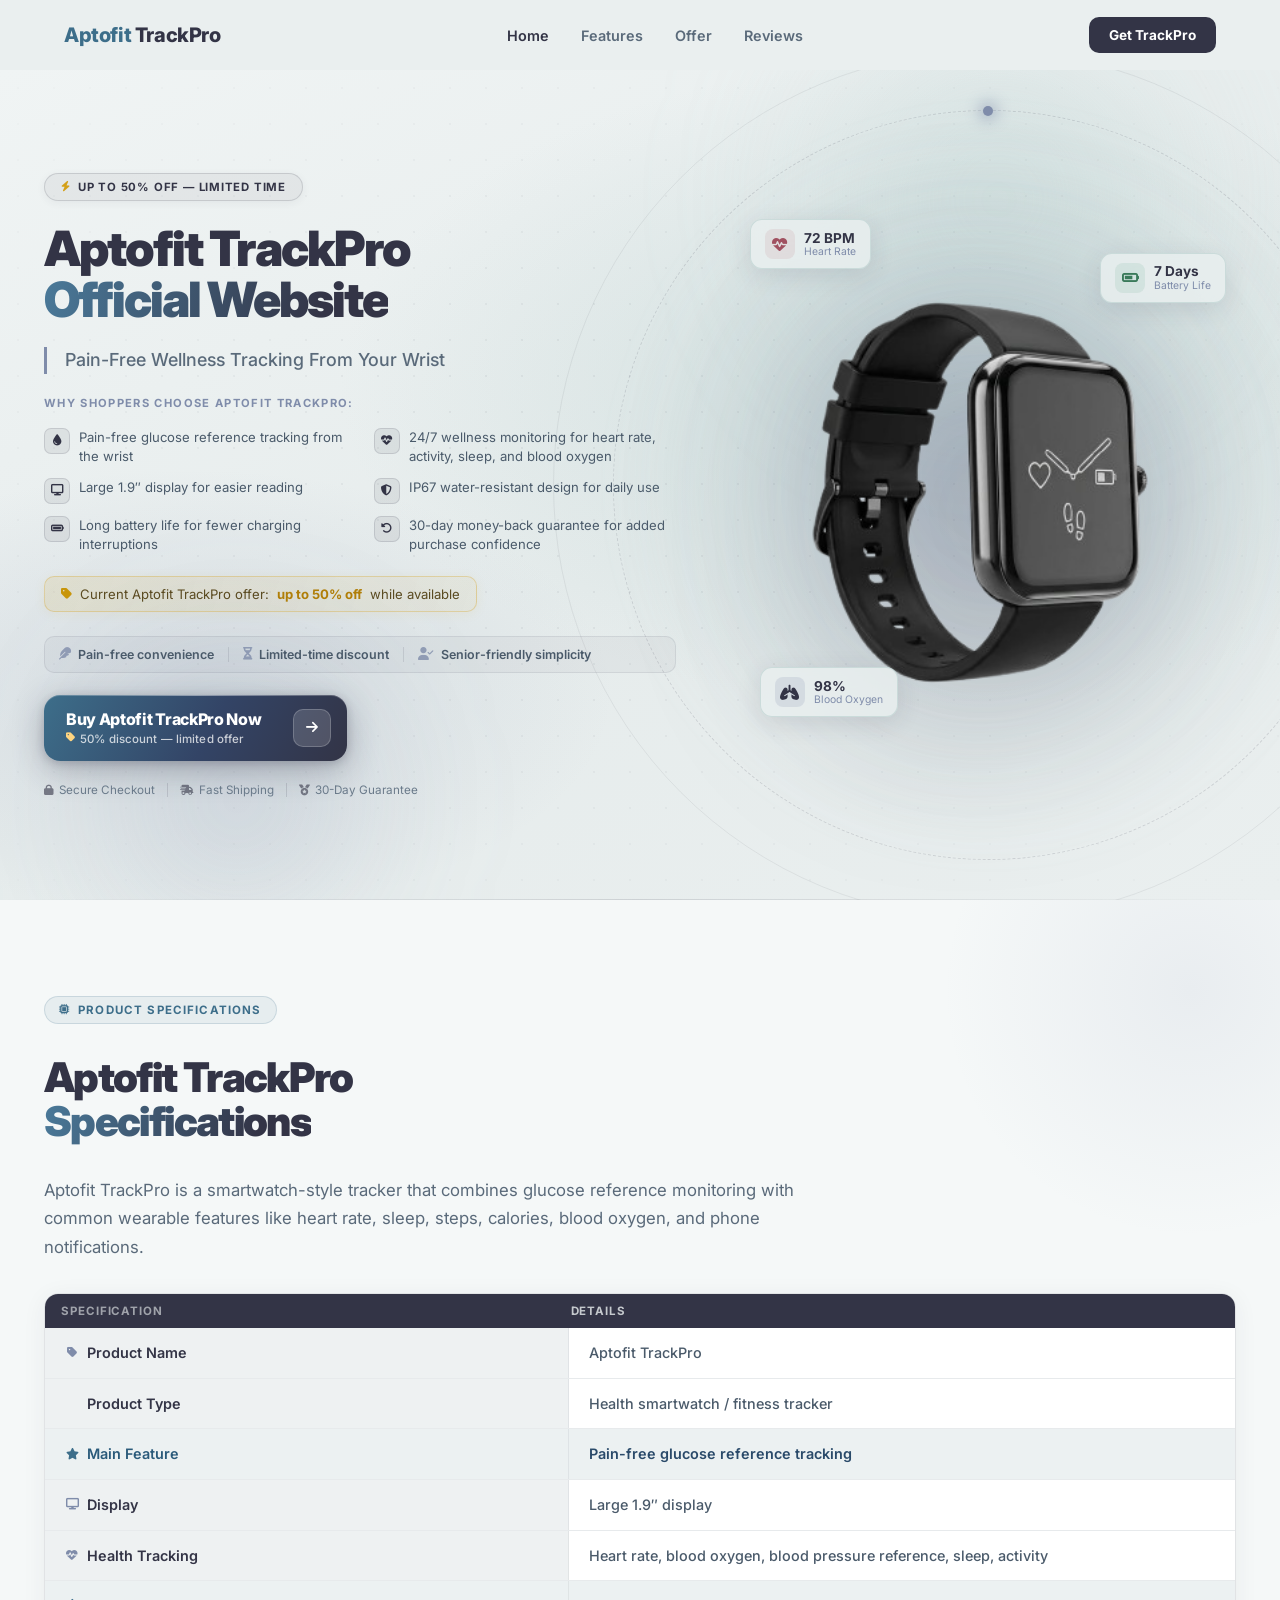
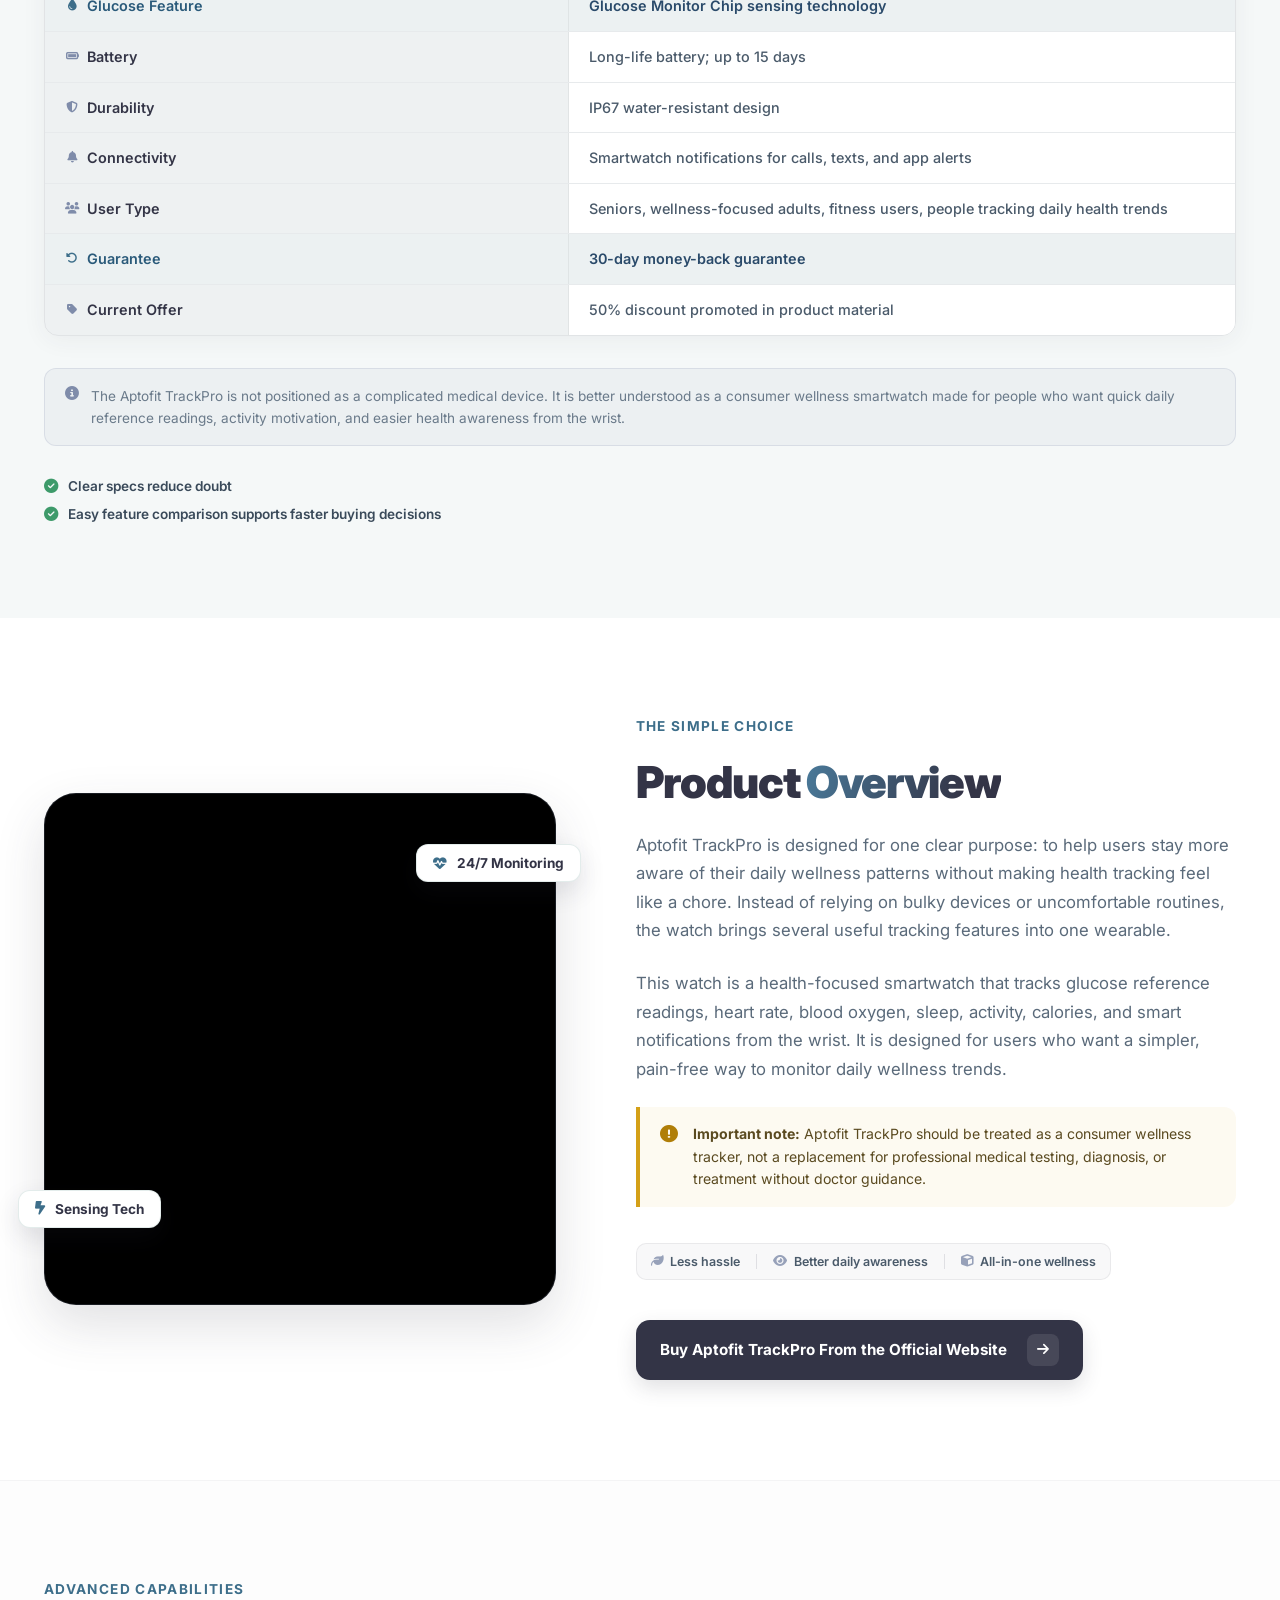
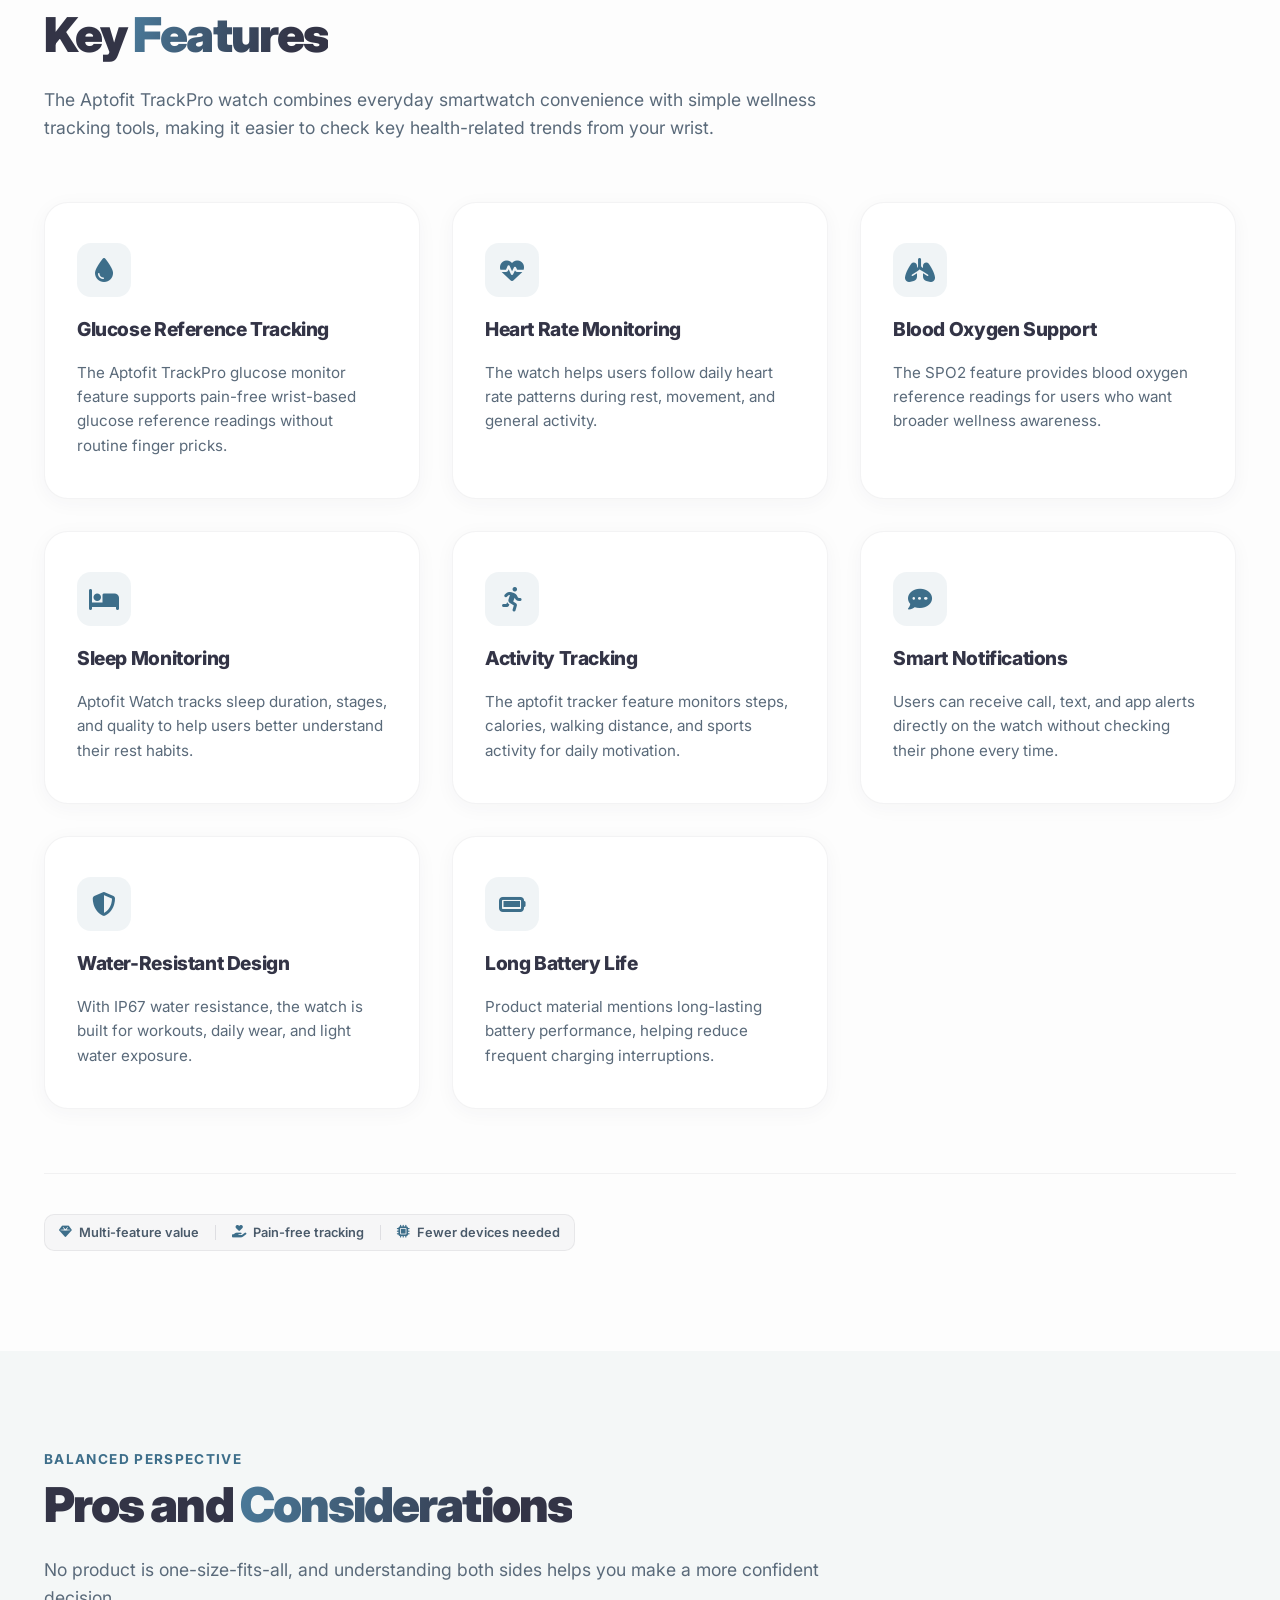
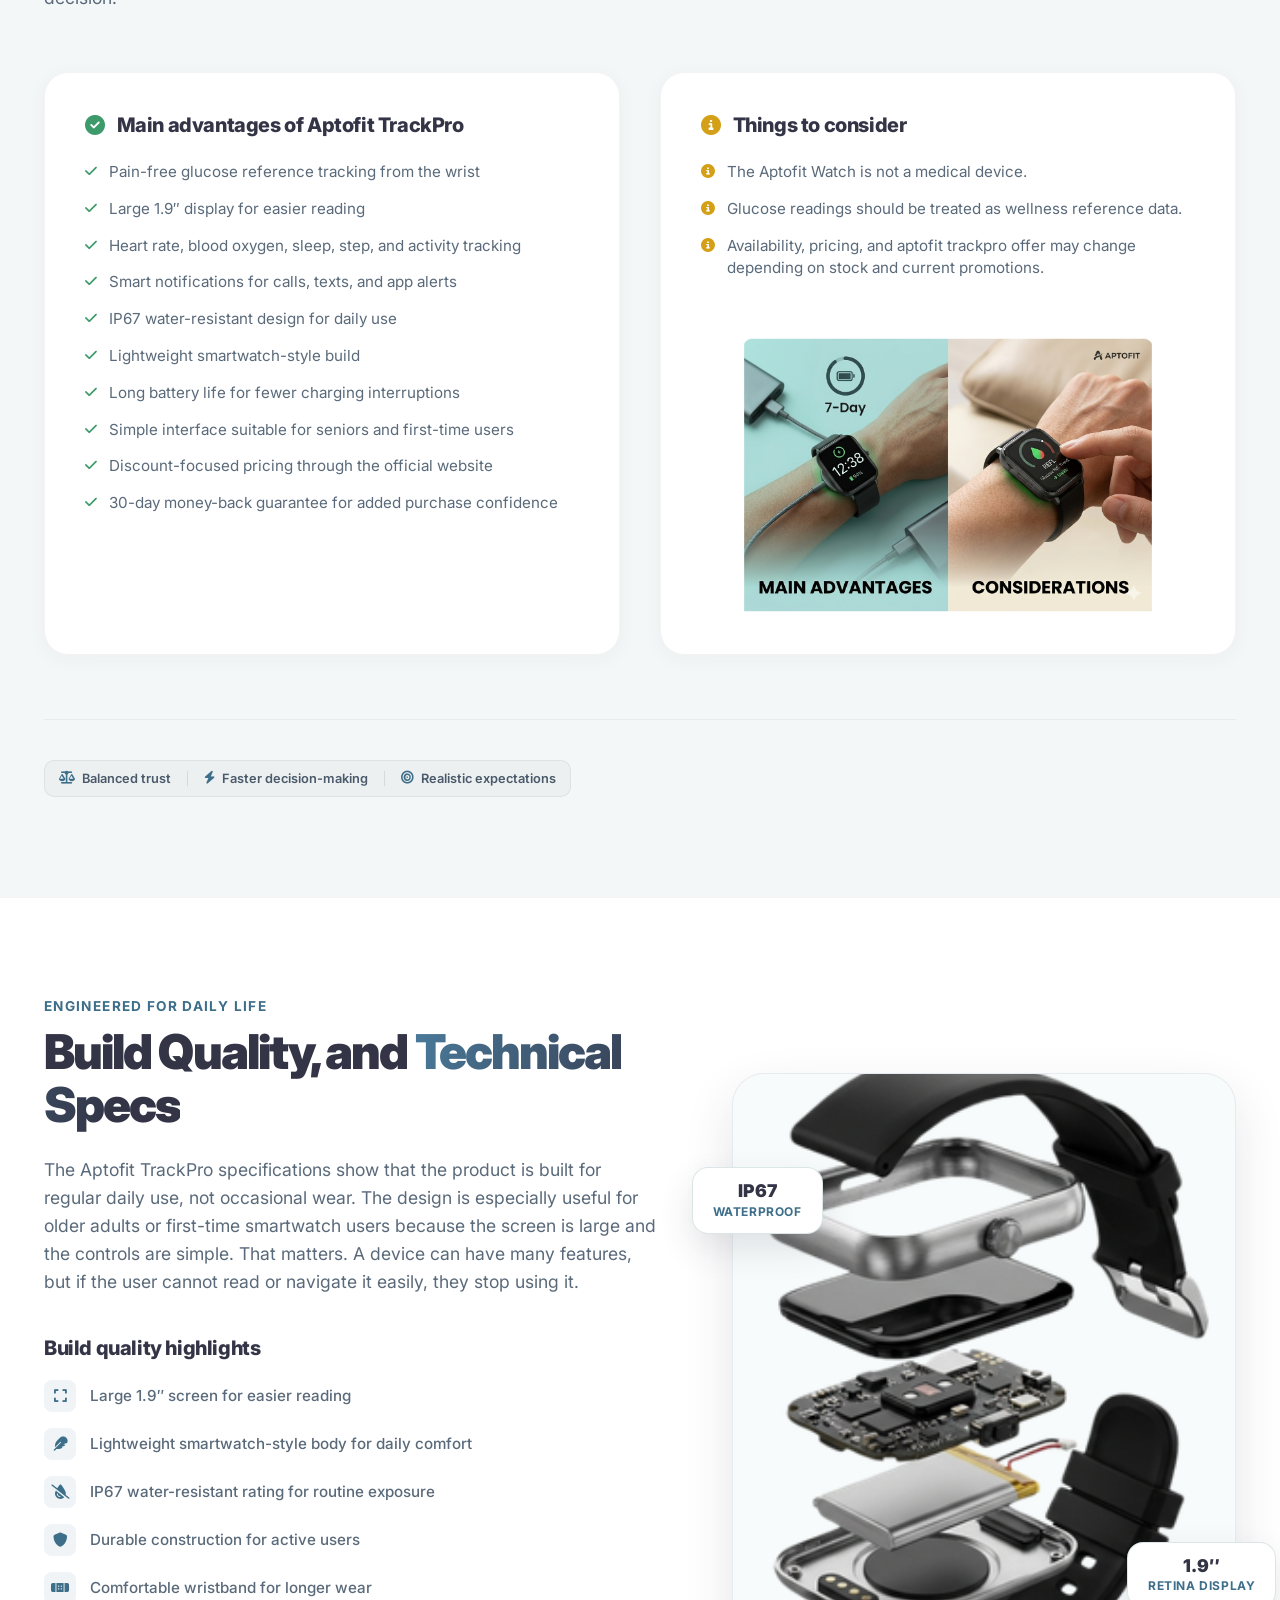
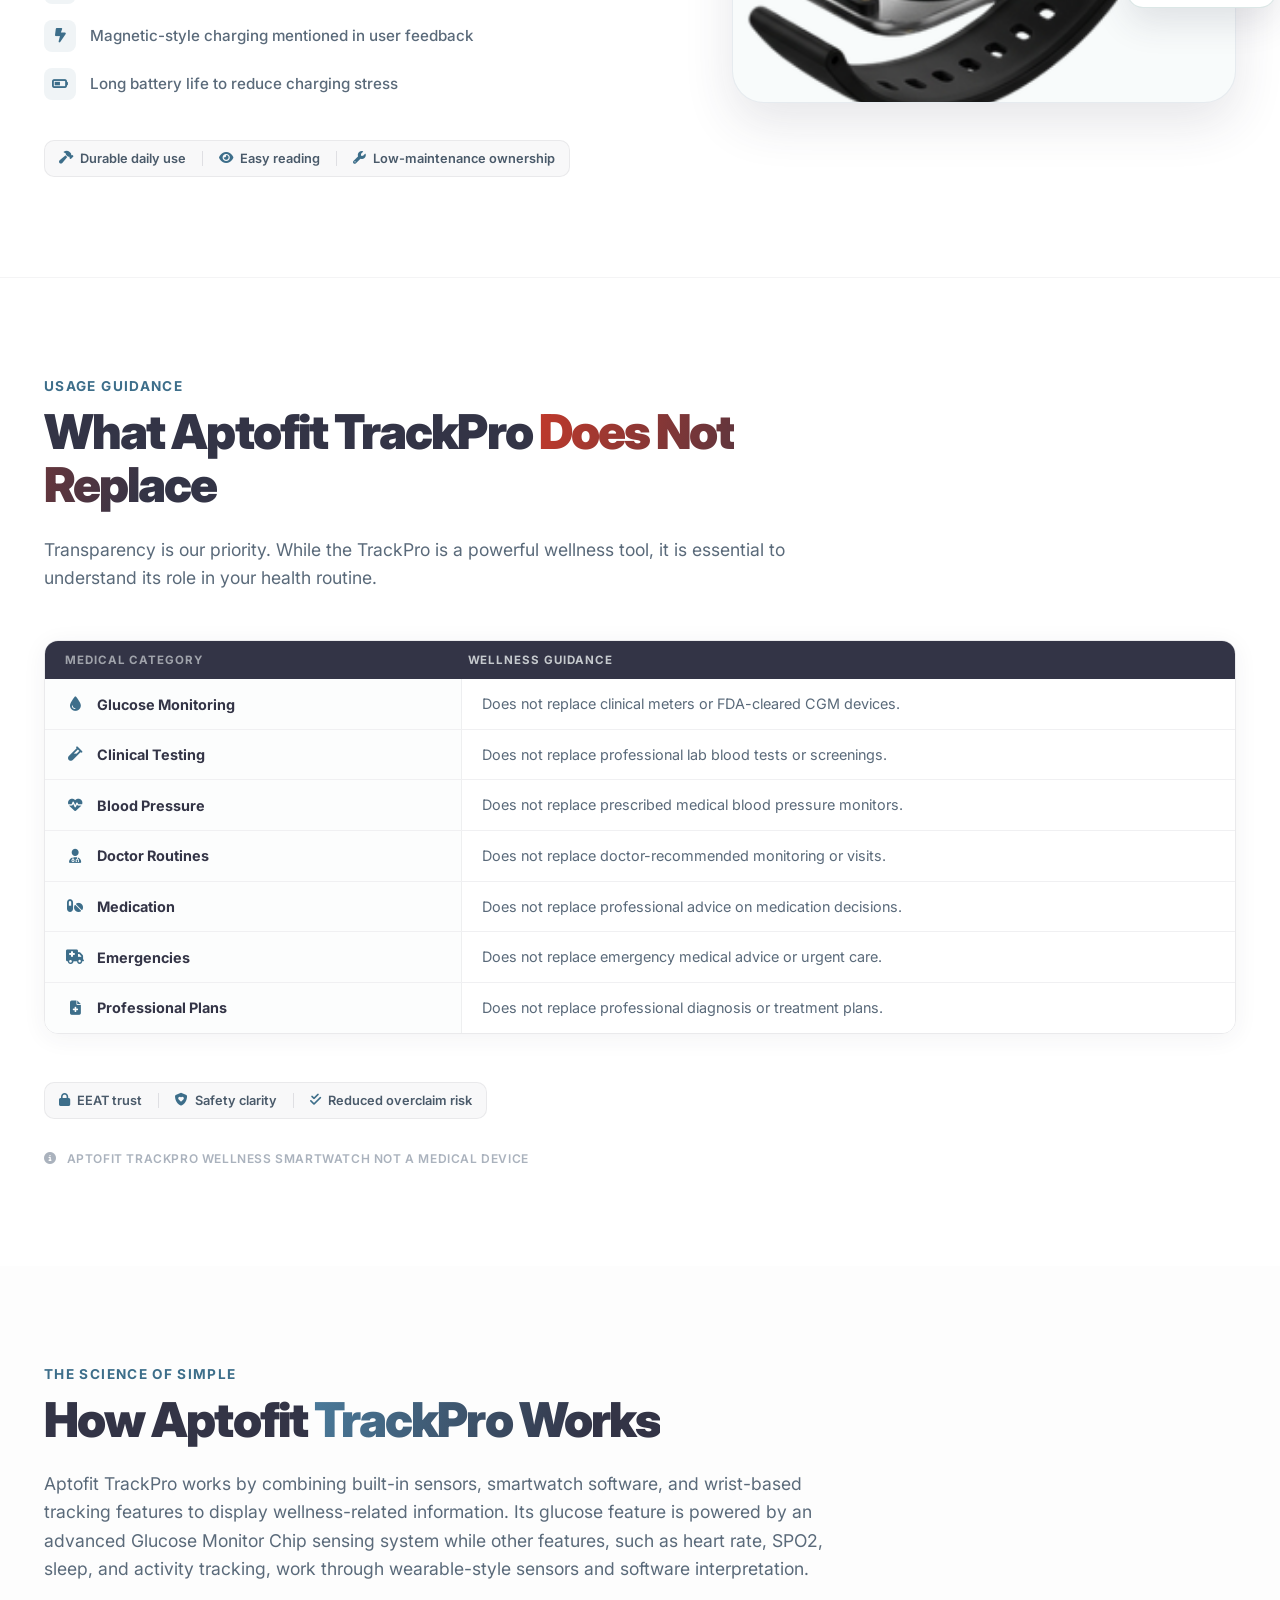
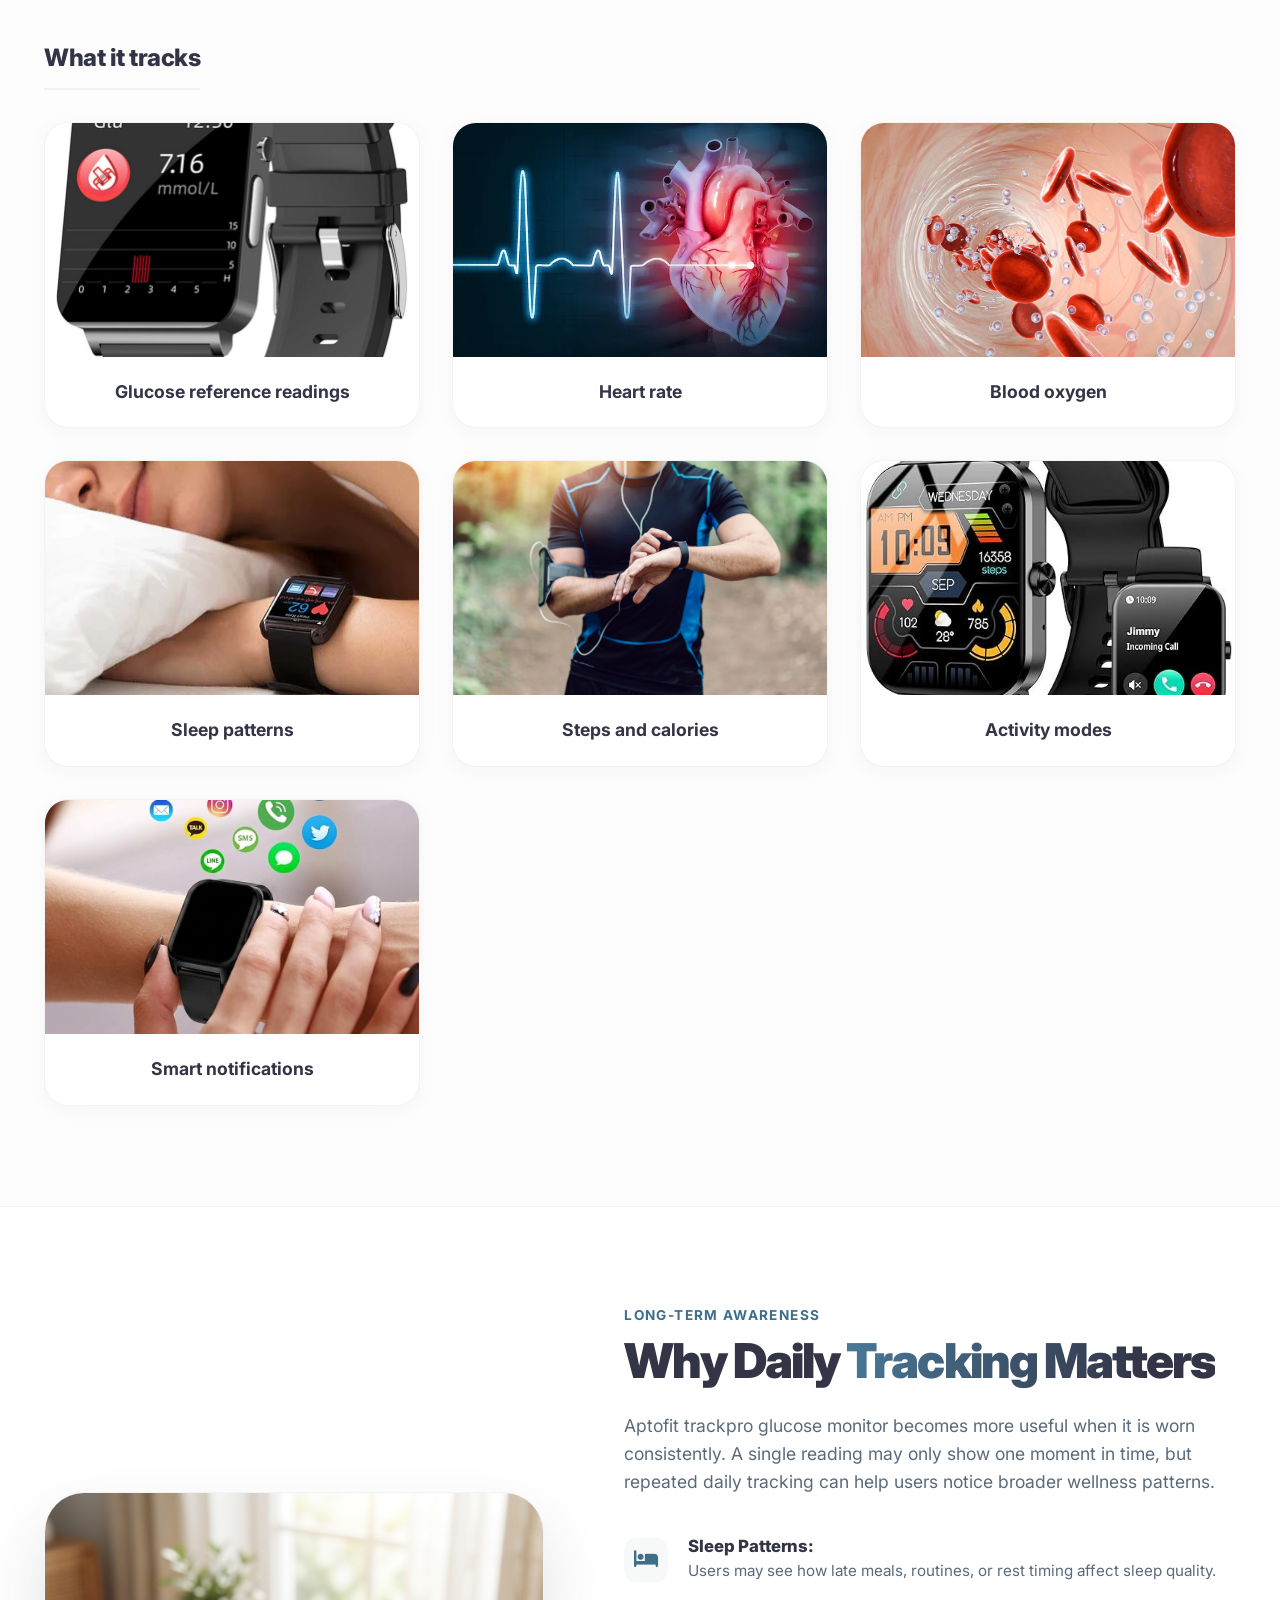
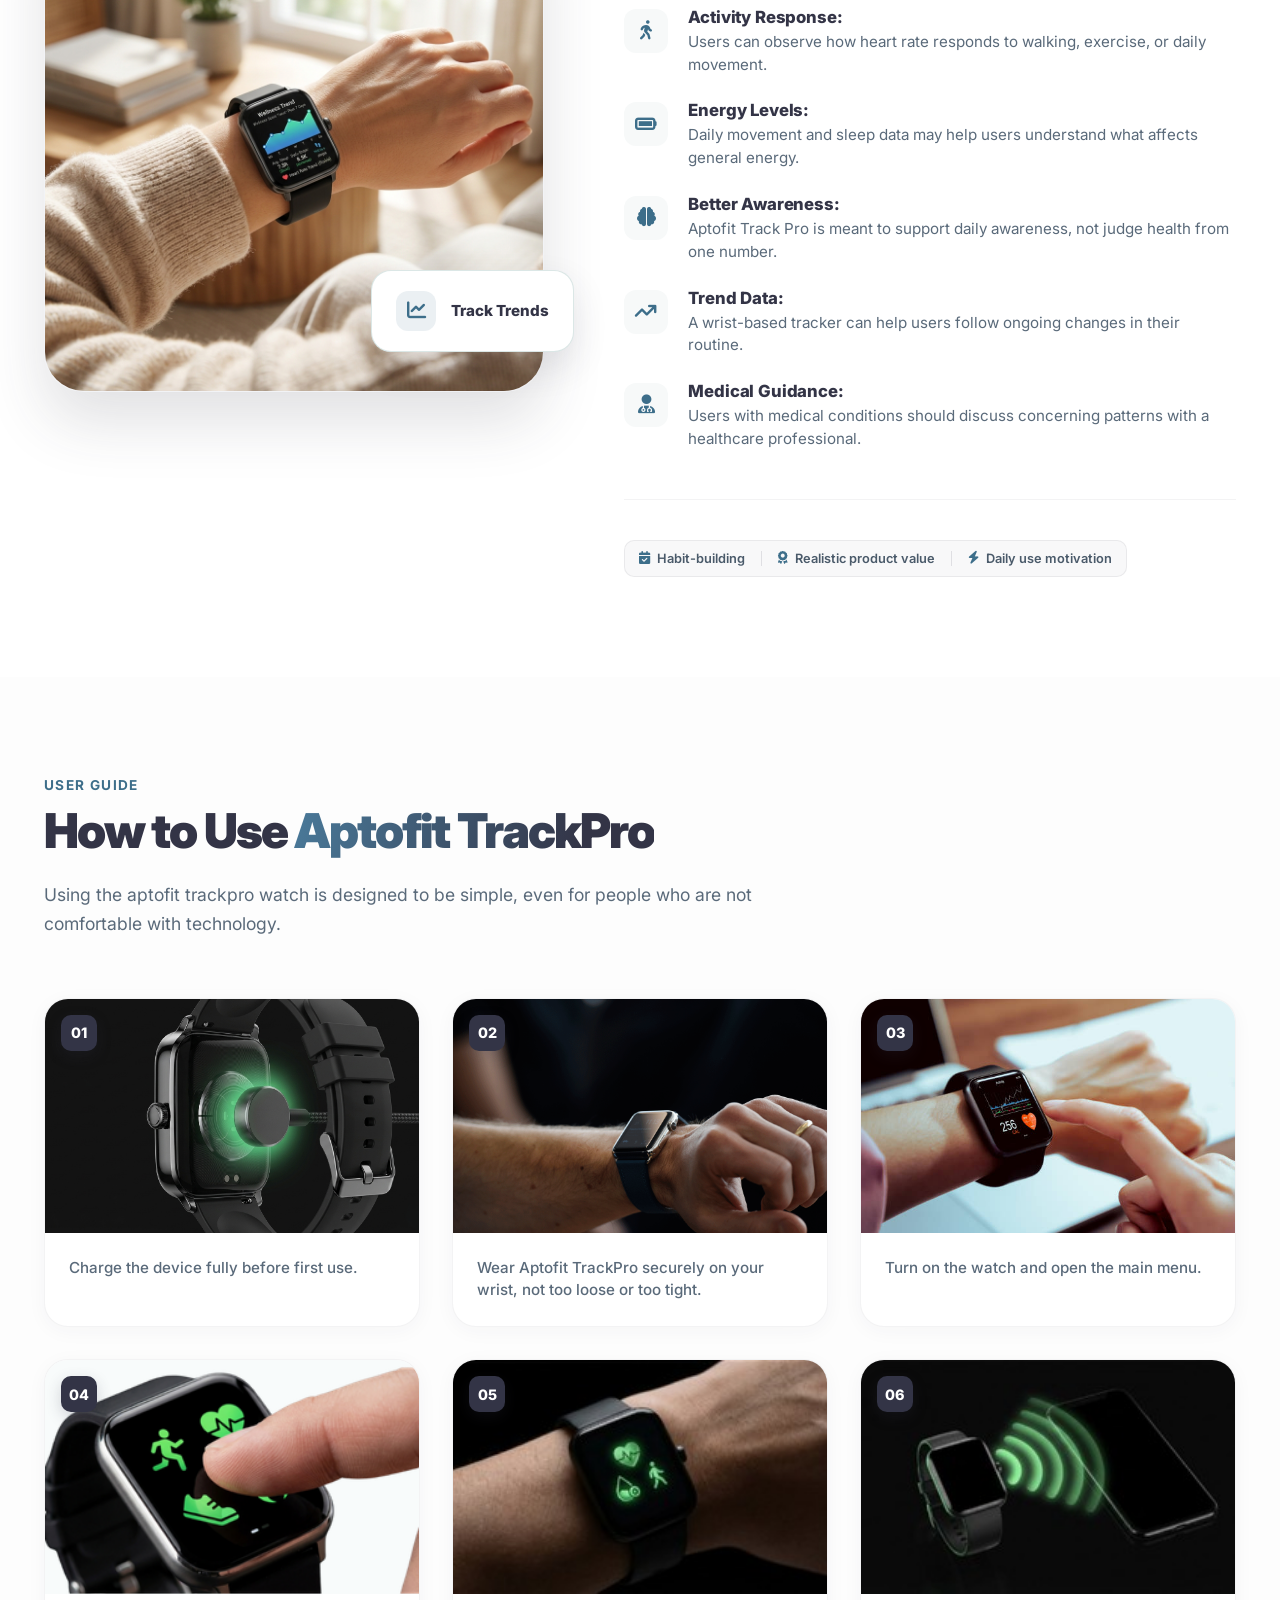
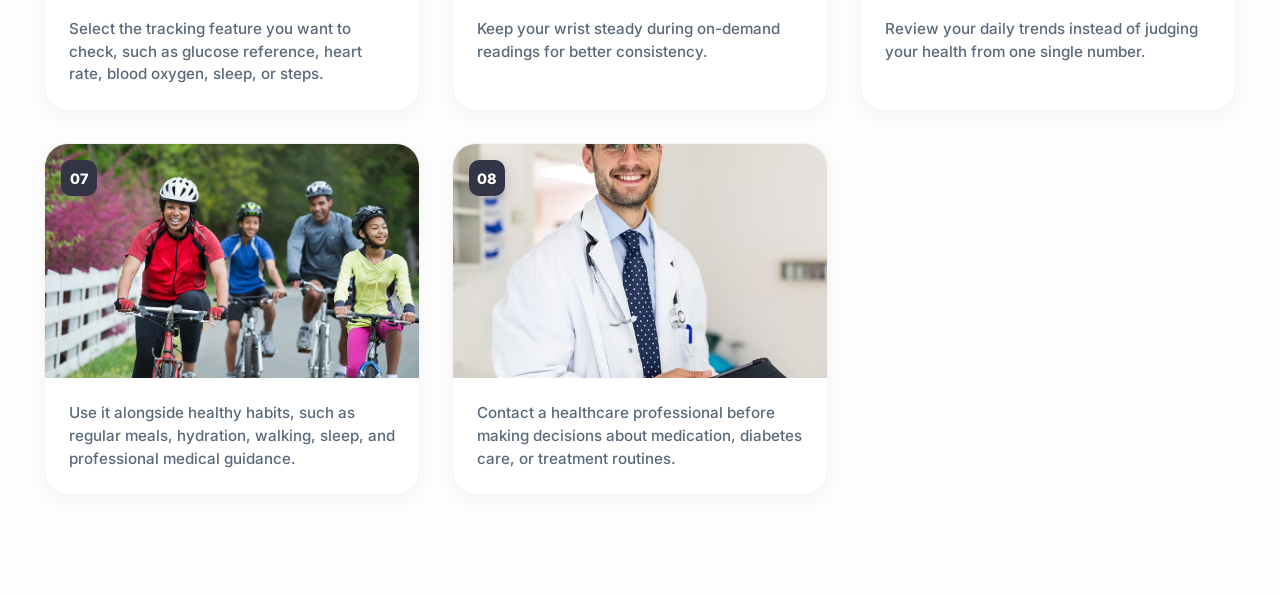
==== commit 29d54fa7: "feat: replace pros and cons image placeholder with lifestyle webp asset and hover animation" ====
--- a/index.html
+++ b/index.html
@@ -524,10 +524,8 @@
                     </ul>
 
                     <!-- Image Placeholder within Considerations -->
-                    <div class="pros-cons__image-placeholder">
-                        <i class="fa-solid fa-image"></i>
-                        <span>Product Lifestyle Image</span>
-                        <span class="pros-cons__img-hint">aptofit trackpro pros and considerations</span>
+                    <div class="pros-cons__image">
+                        <img src="public/pros-and-cons.webp" alt="aptofit trackpro pros and considerations lifestyle" loading="lazy">
                     </div>
                 </div>
             </div>
--- a/style.css
+++ b/style.css
@@ -1433,24 +1433,27 @@
 .pros-cons__column--pros .pros-cons__list li i { color: #3d9a6a; }
 .pros-cons__column--cons .pros-cons__list li i { color: #d4a017; }
 
-/* -- Image Placeholder -- */
-.pros-cons__image-placeholder {
-  margin-top: auto;
+/* -- Image -- */
+.pros-cons__image {
+  margin-top: 32px;
   width: 100%;
   aspect-ratio: 16 / 9;
   border-radius: 16px;
-  background: linear-gradient(135deg, #f0f4f4 0%, #e0e8e8 100%);
-  border: 2px dashed rgba(127,140,170,0.25);
-  display: flex;
-  flex-direction: column;
-  align-items: center;
-  justify-content: center;
-  gap: 8px;
-  color: var(--c-mid);
-}
-.pros-cons__image-placeholder i { font-size: 2.5rem; opacity: 0.3; }
-.pros-cons__image-placeholder span { font-weight: 700; font-size: 0.9rem; }
-.pros-cons__img-hint { font-size: 0.75rem !important; opacity: 0.7; font-weight: 400 !important; }
+  overflow: hidden;
+}
+
+.pros-cons__image img {
+  width: 100%;
+  height: 100%;
+  object-fit: contain;
+  display: block;
+  transition: transform 0.5s ease;
+  transform: scale(0.98);
+}
+
+.pros-cons__column:hover .pros-cons__image img {
+  transform: scale(1.05);
+}
 
 /* -- Footer -- */
 .pros-cons__footer {
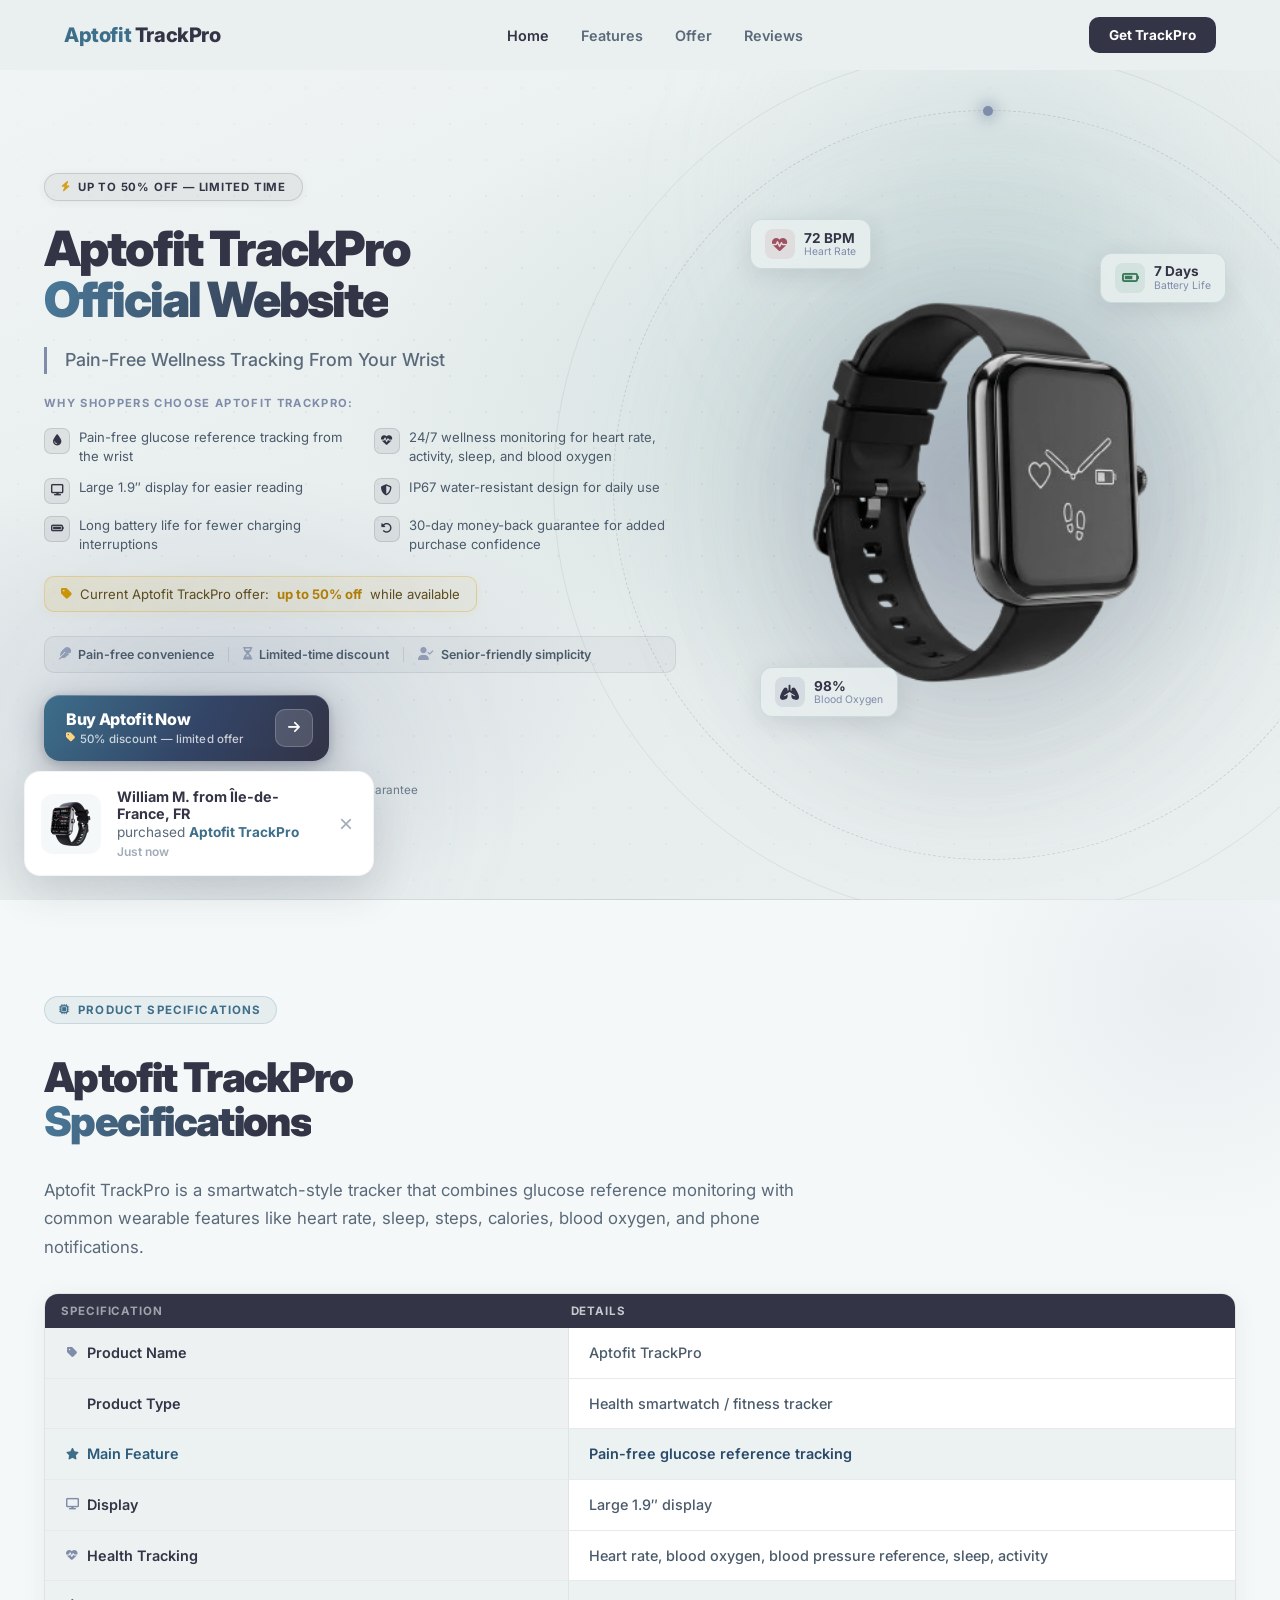
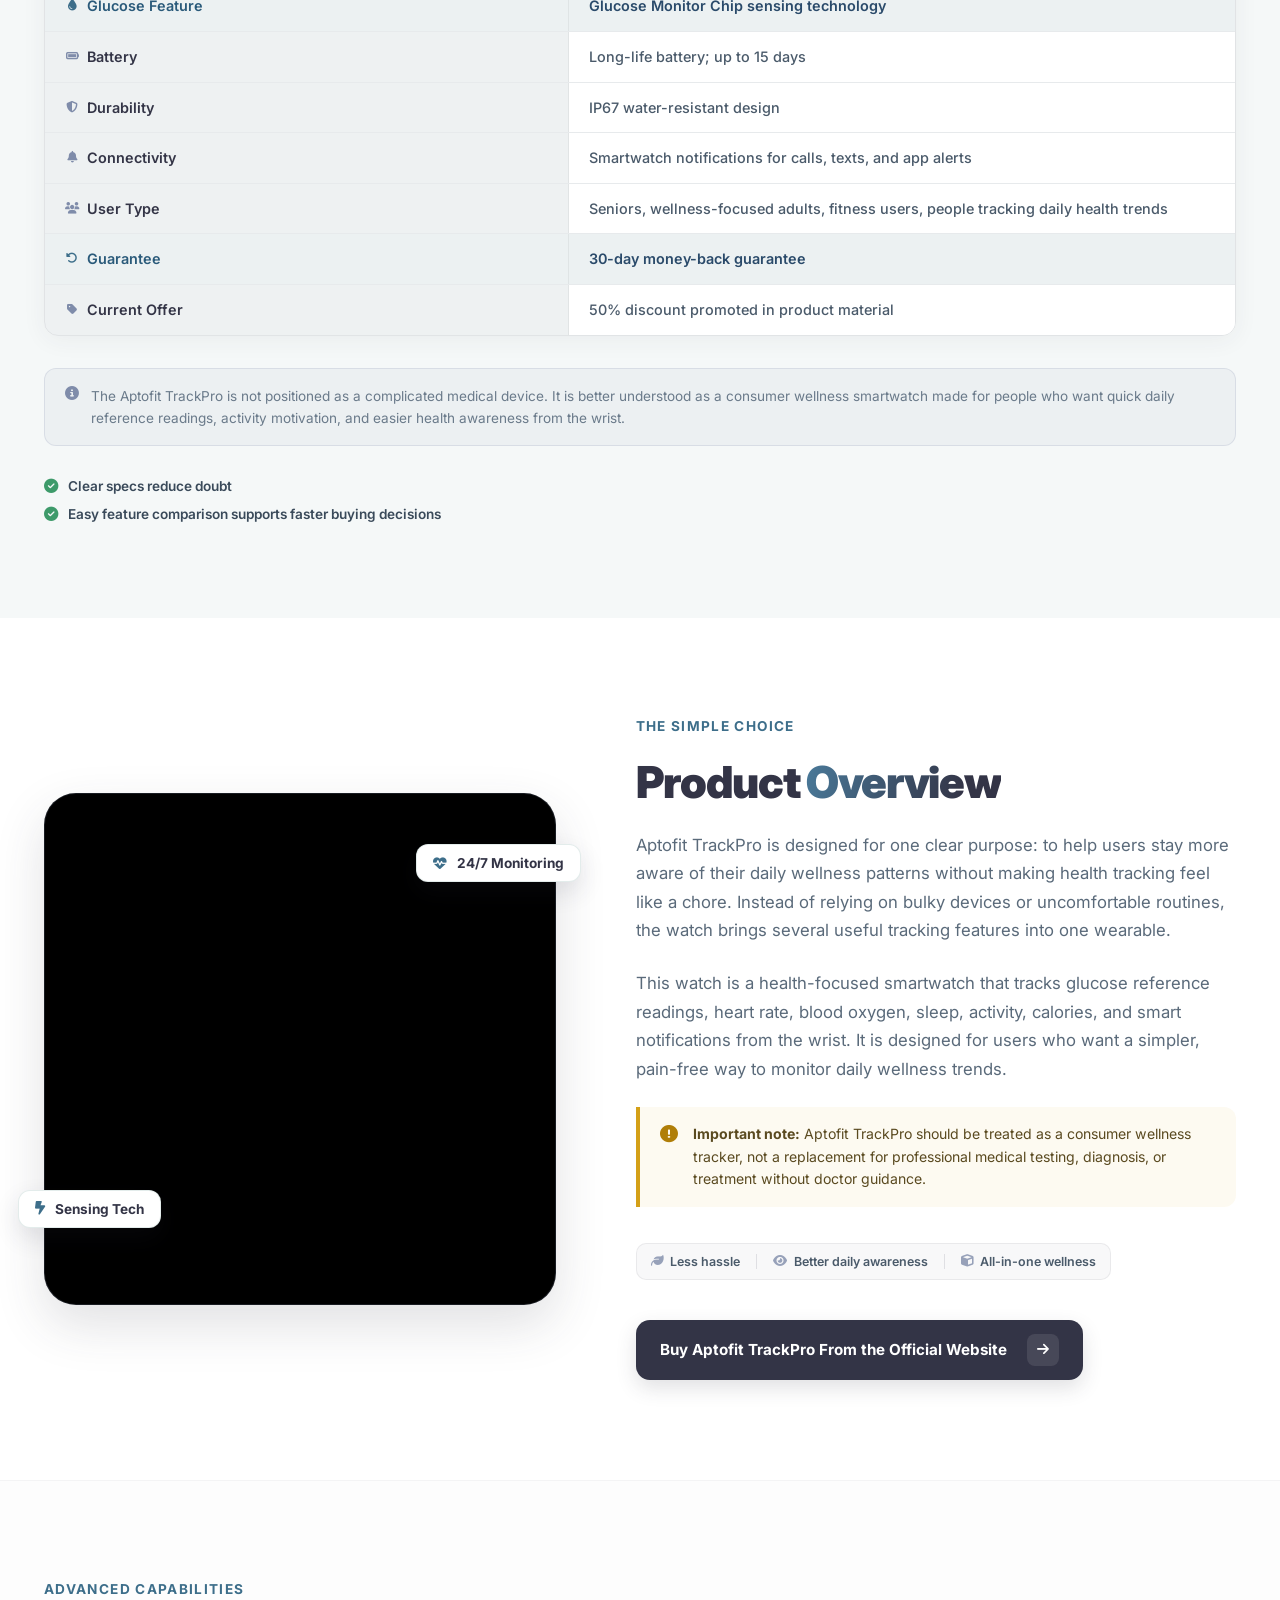
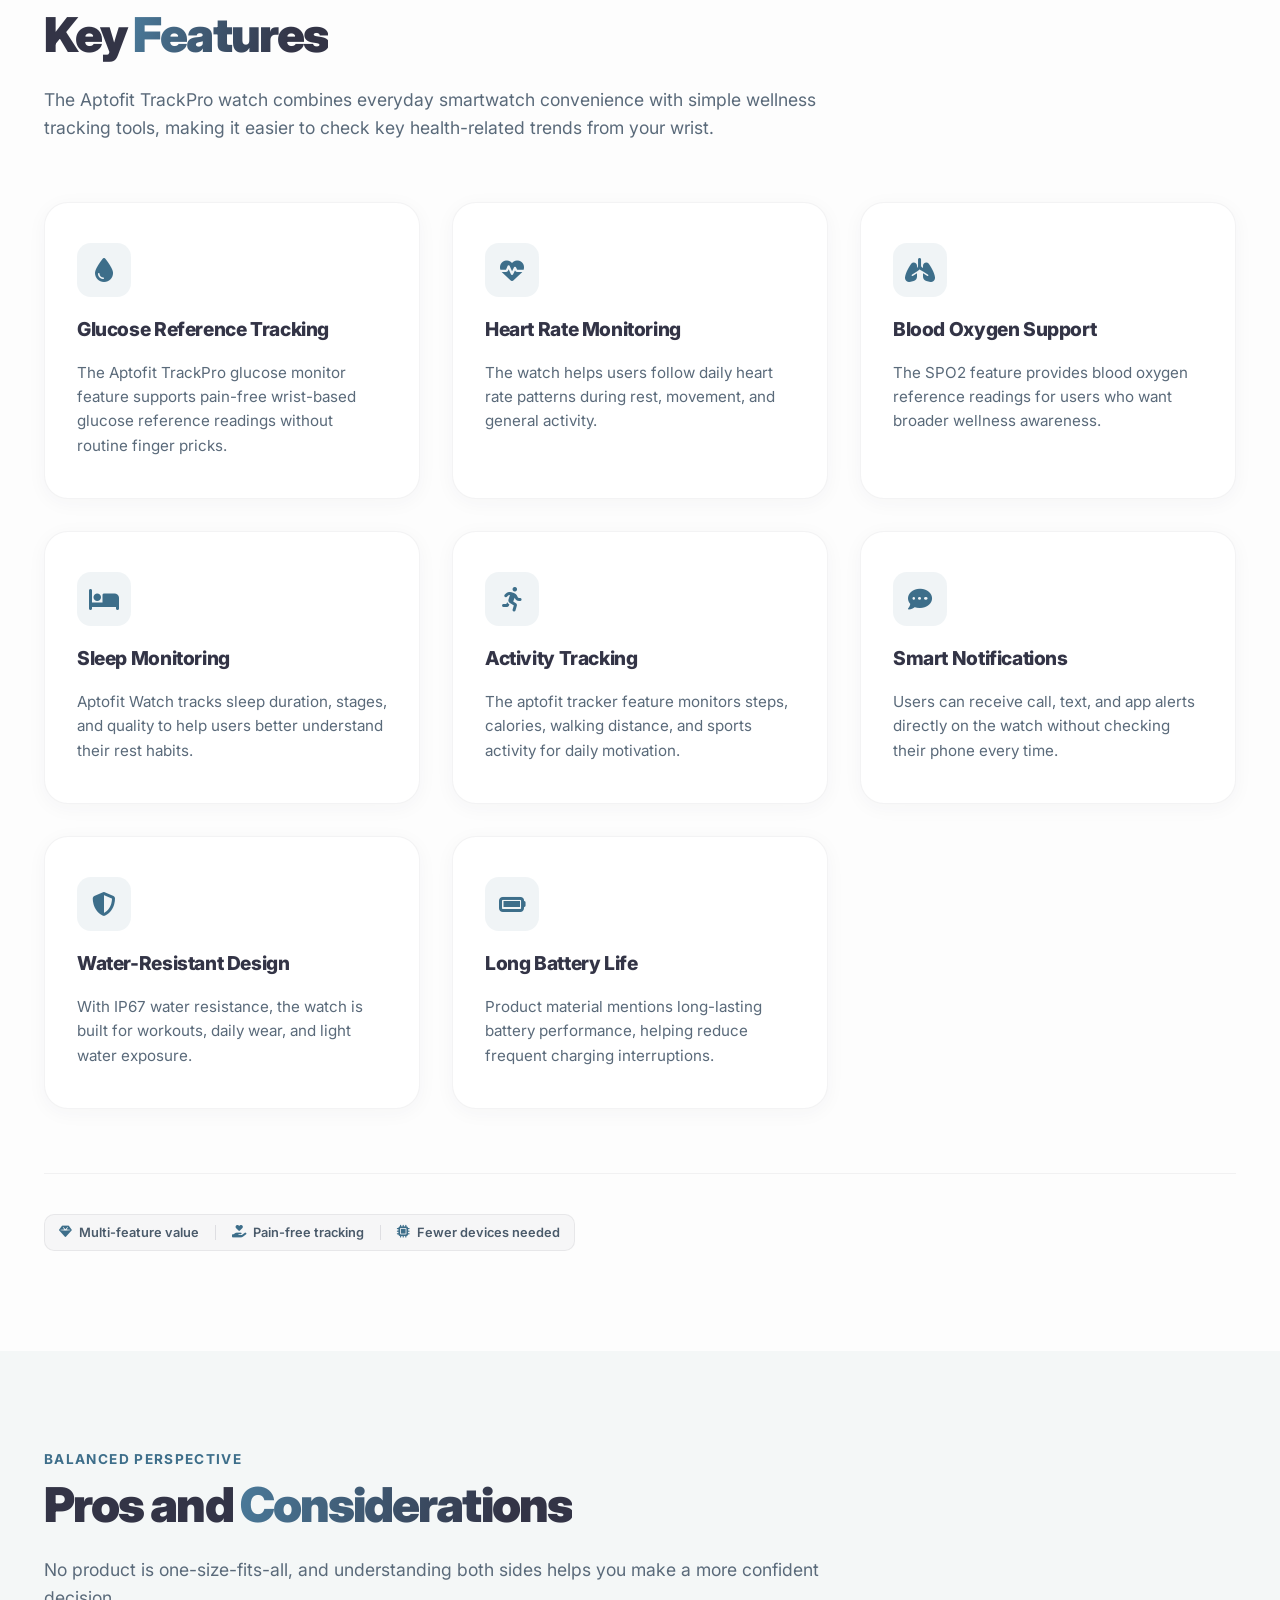
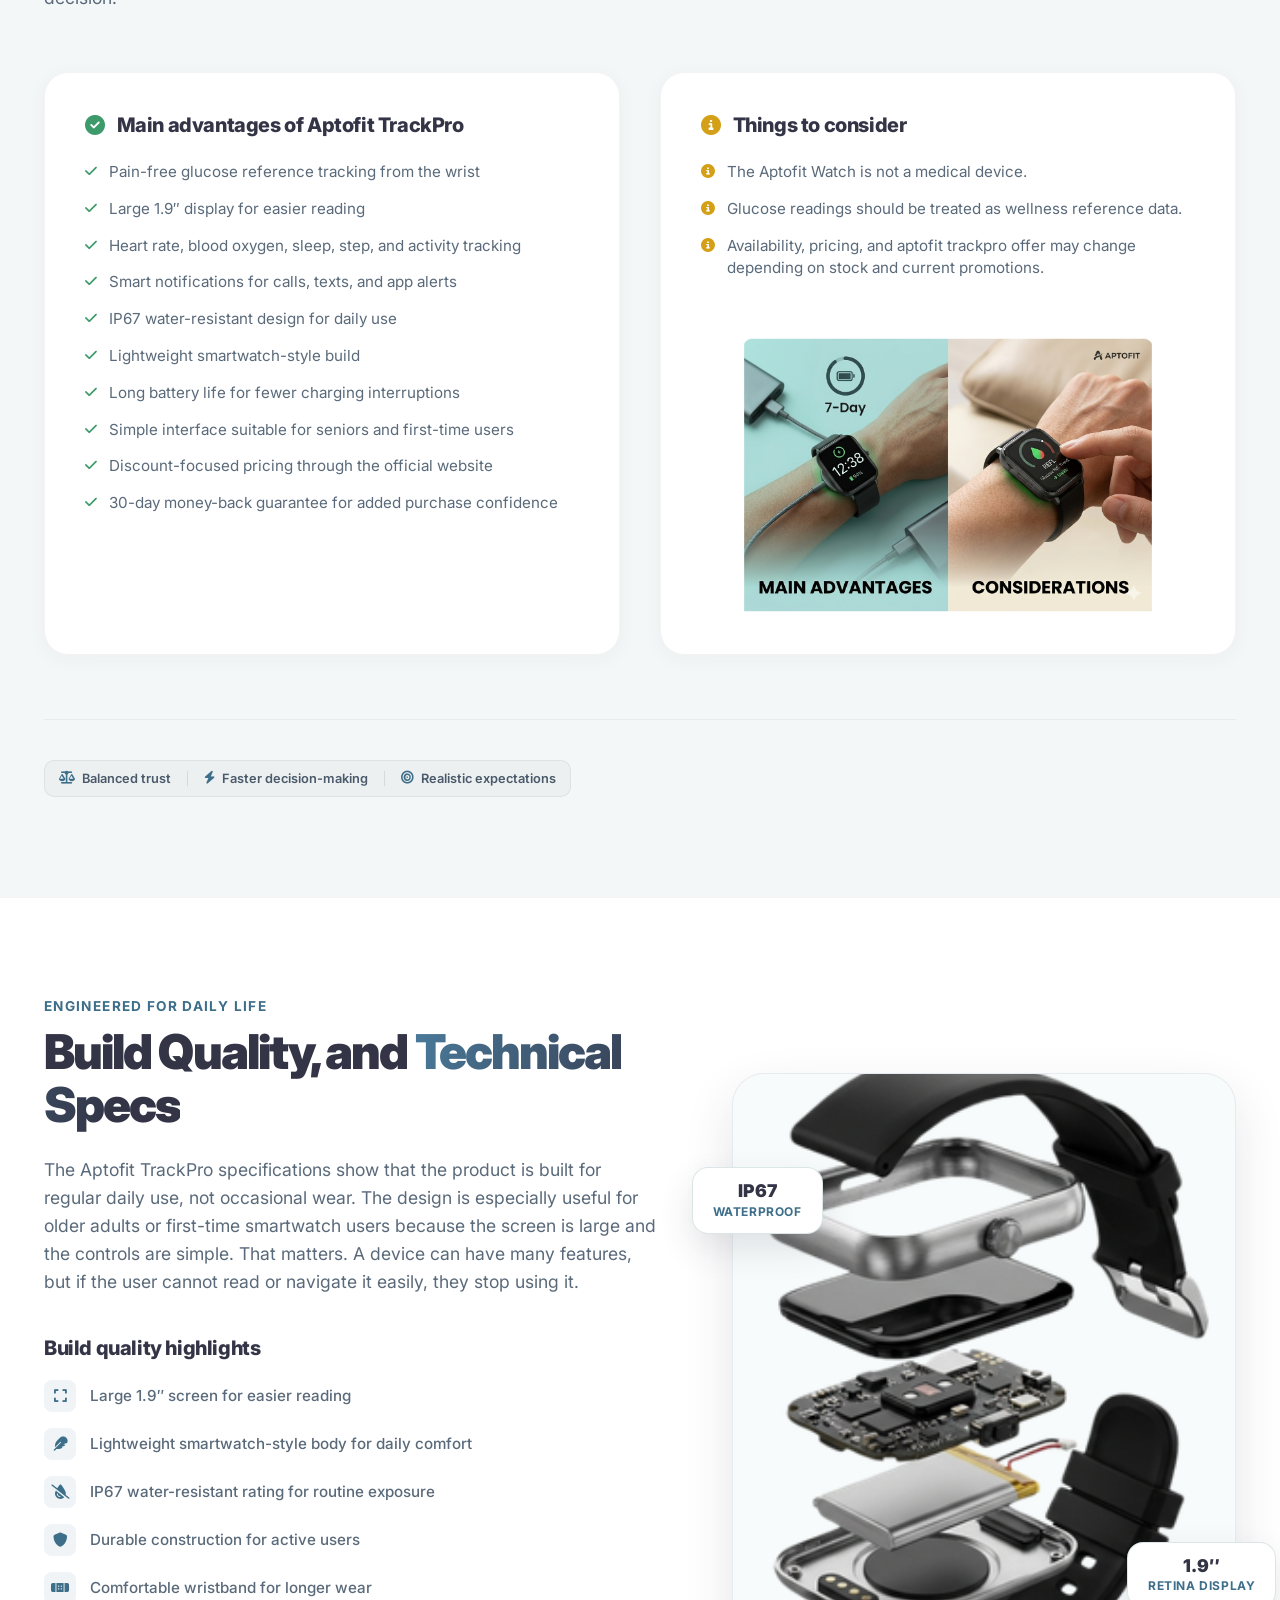
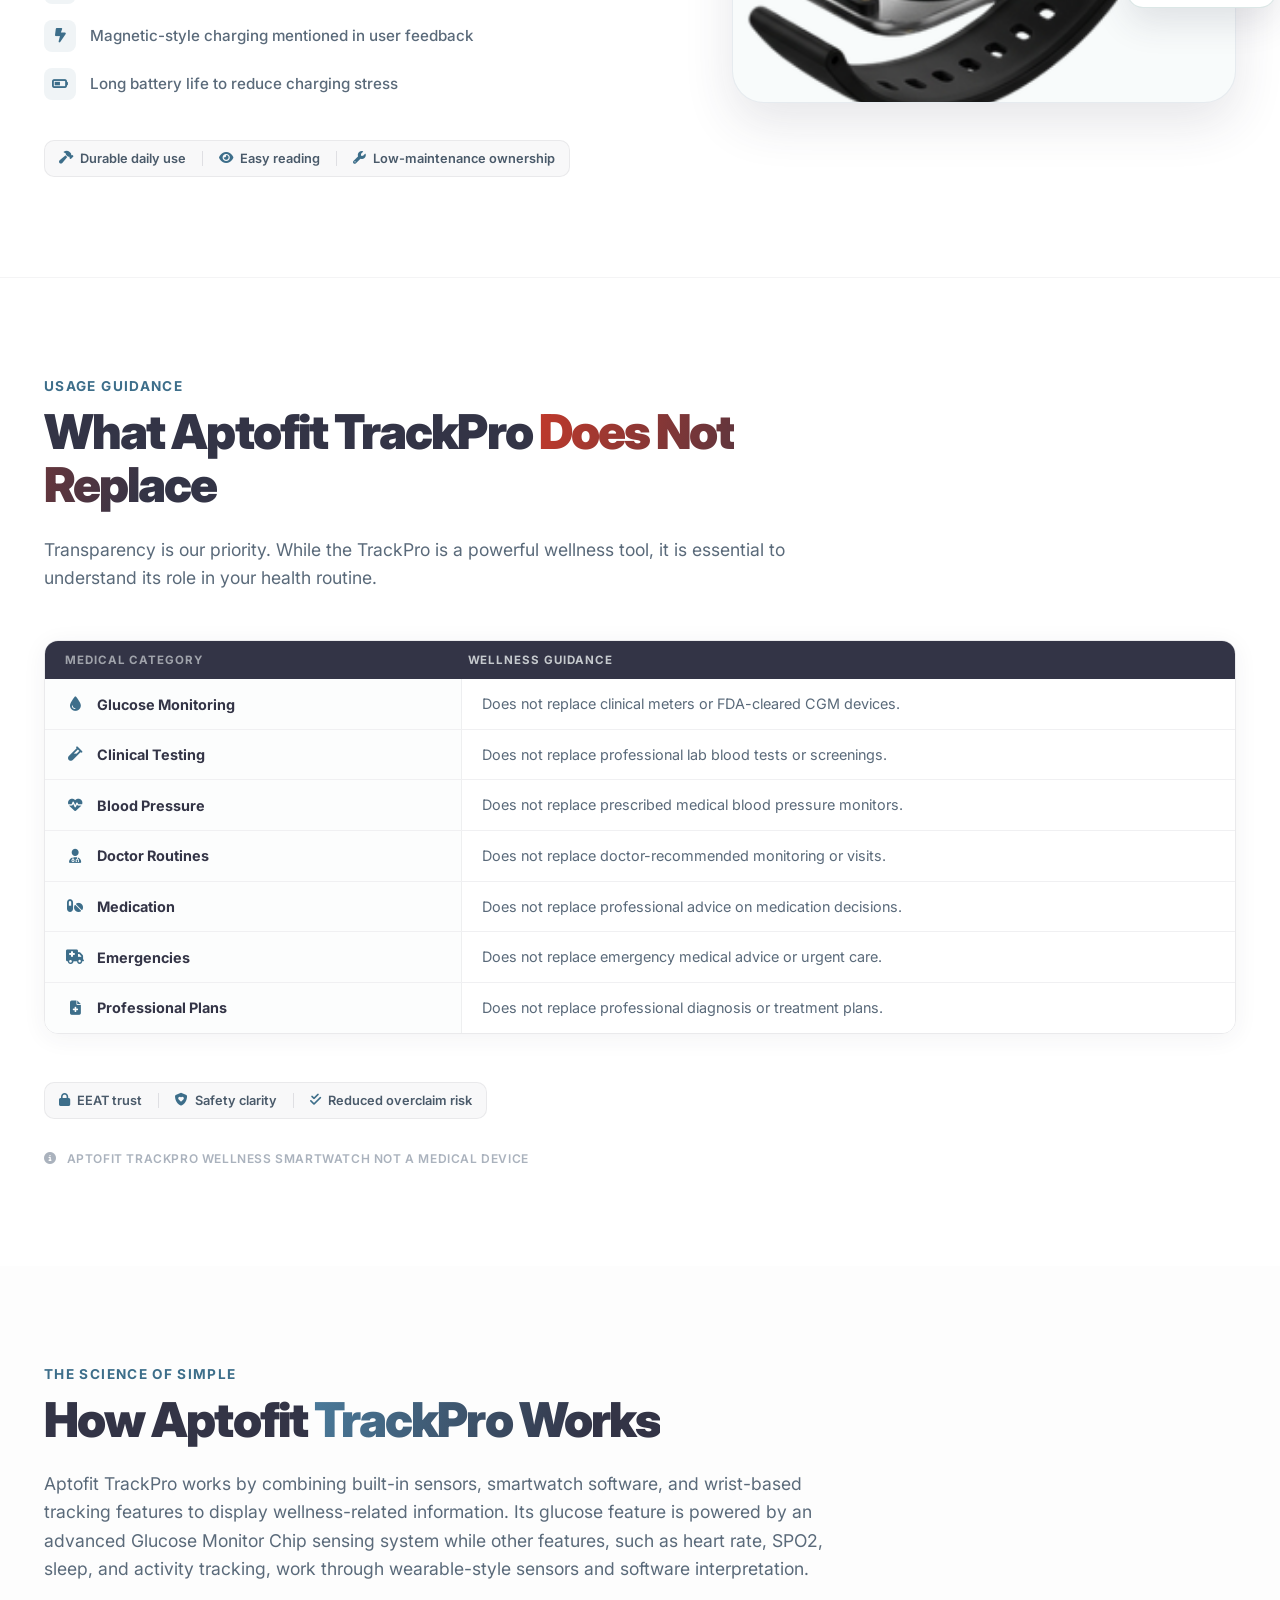
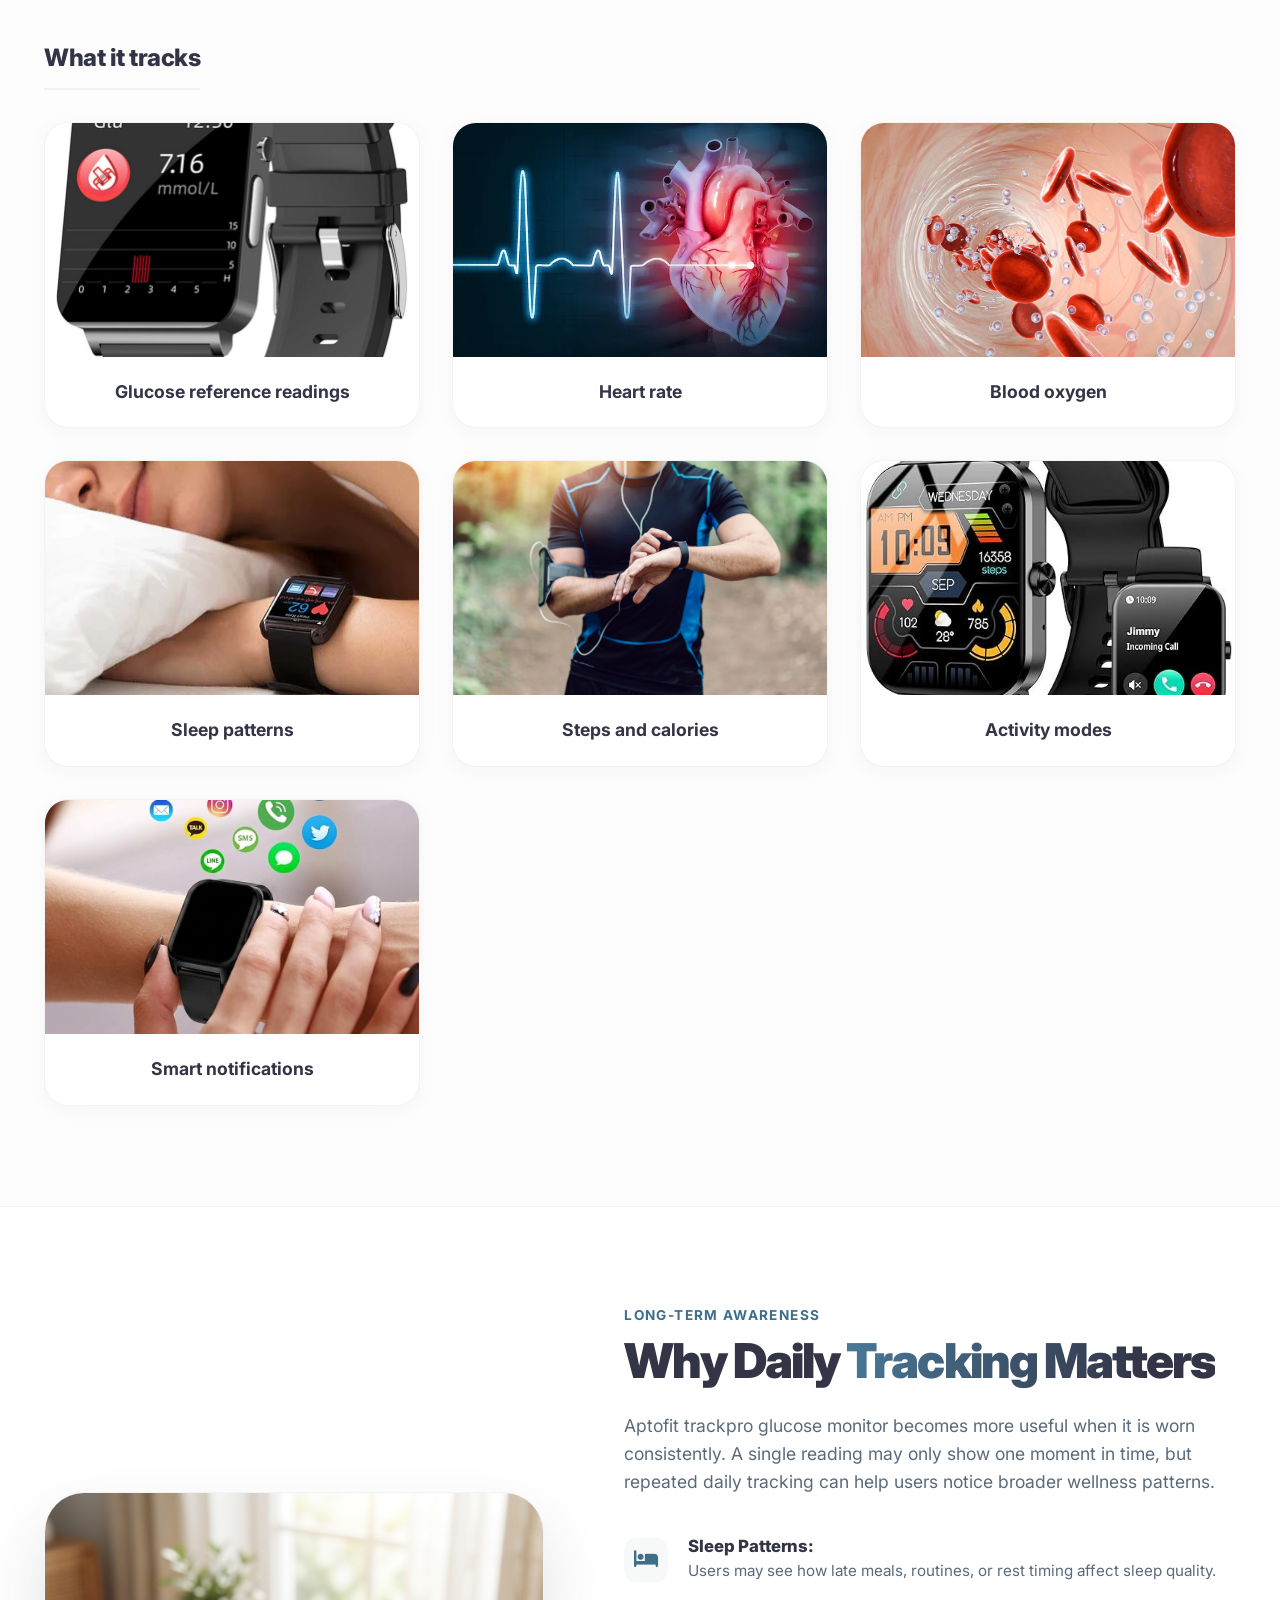
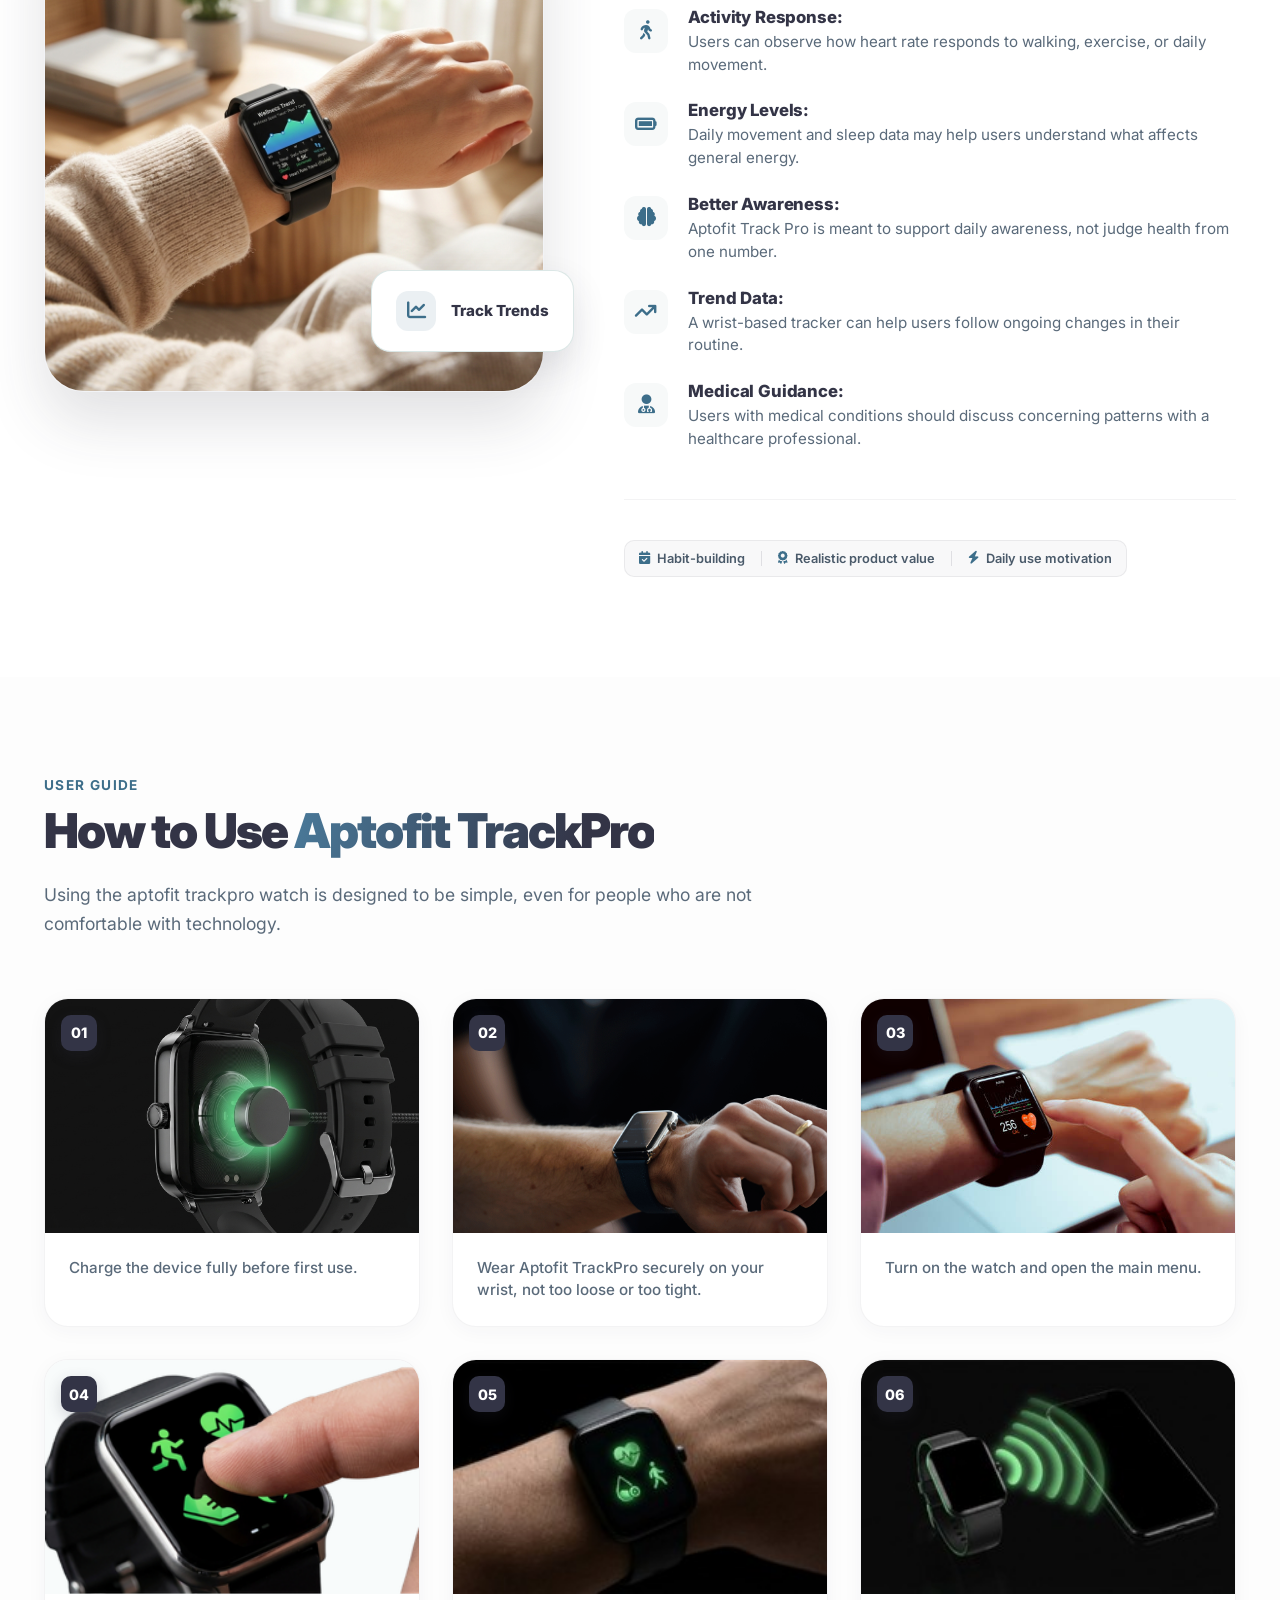
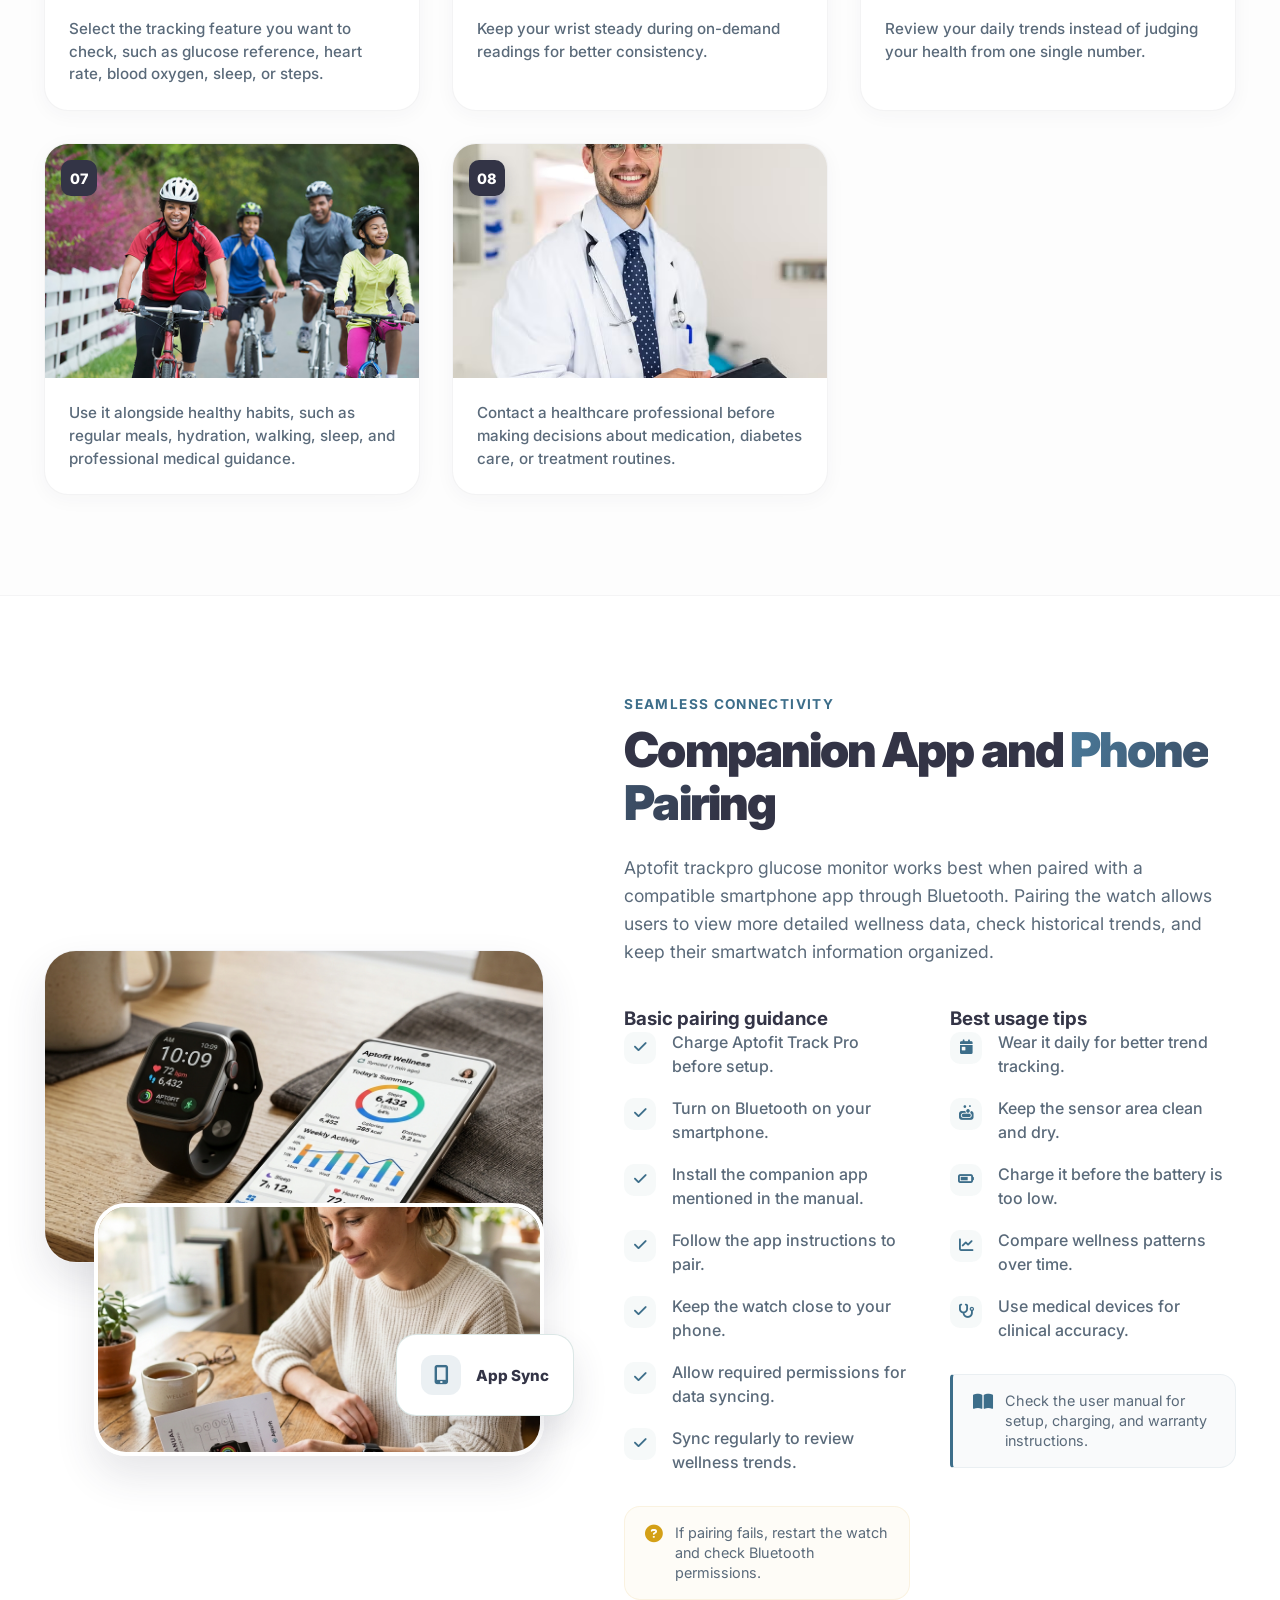
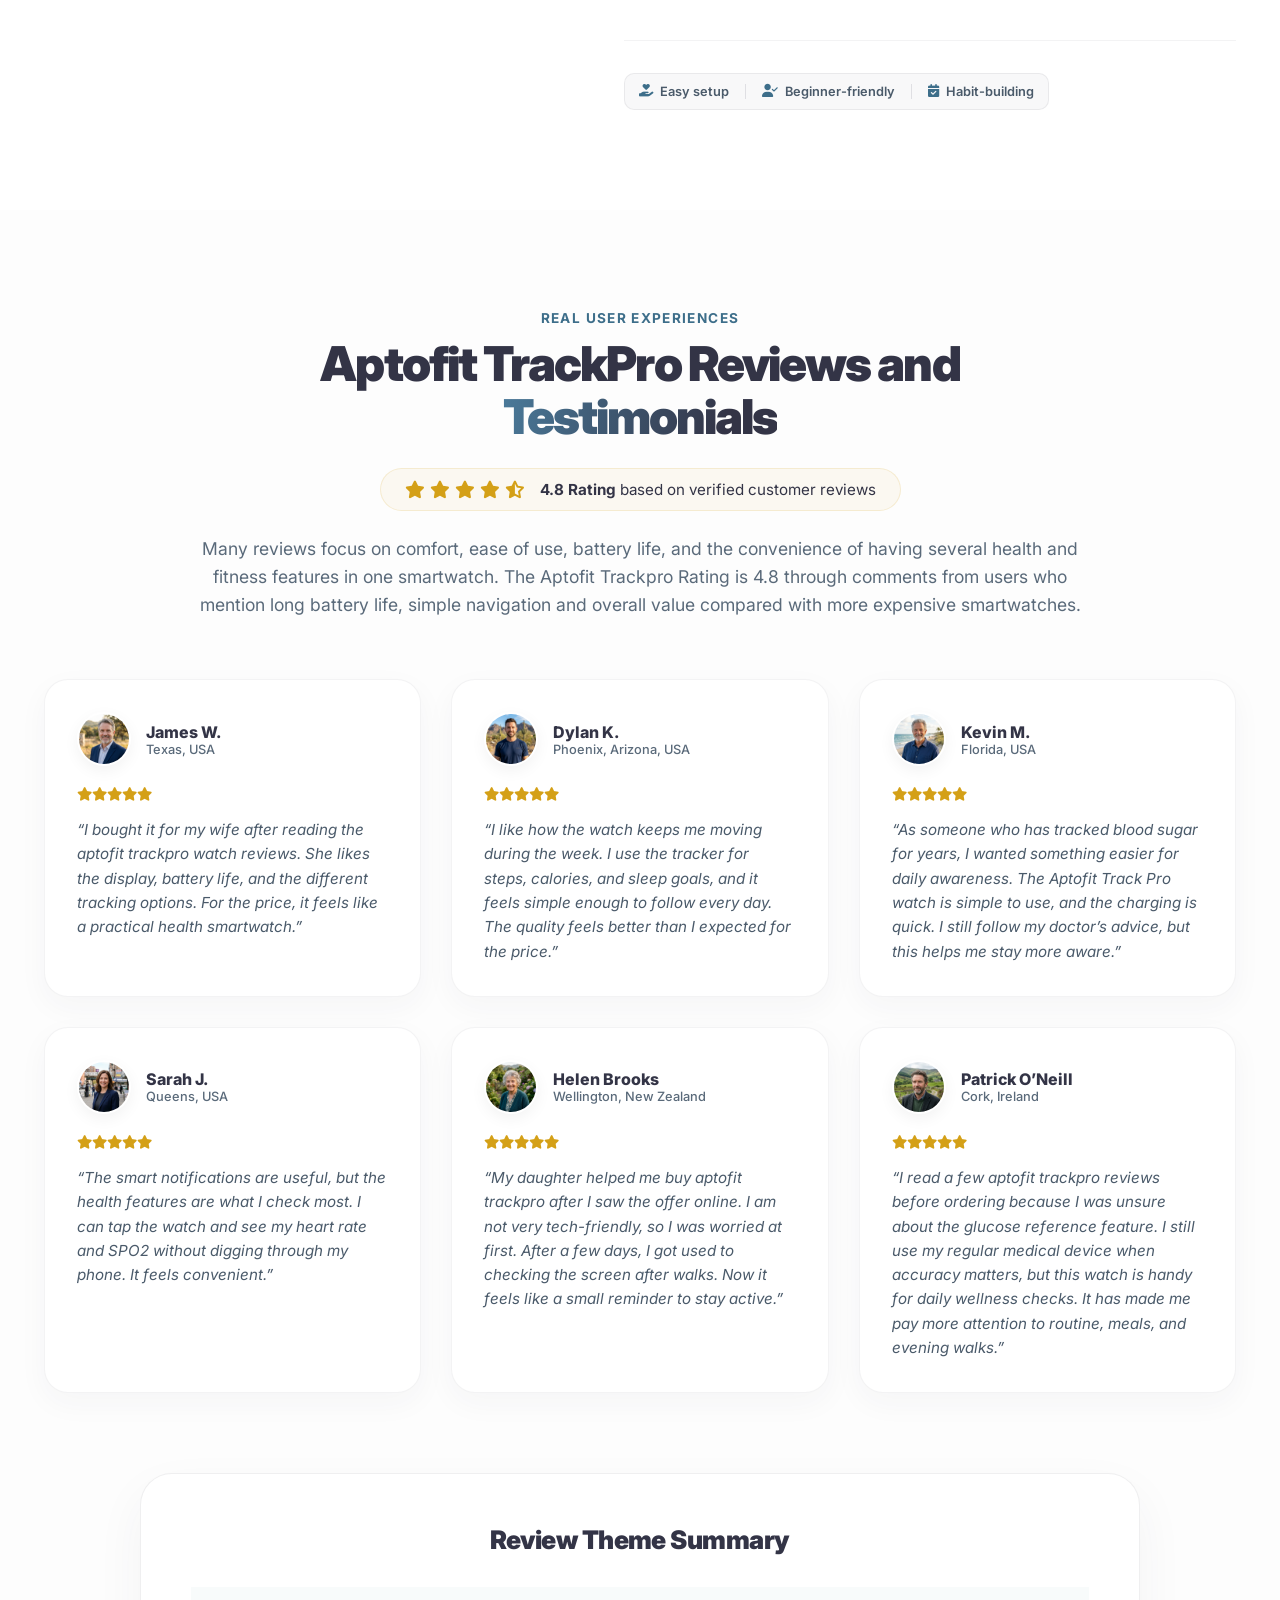
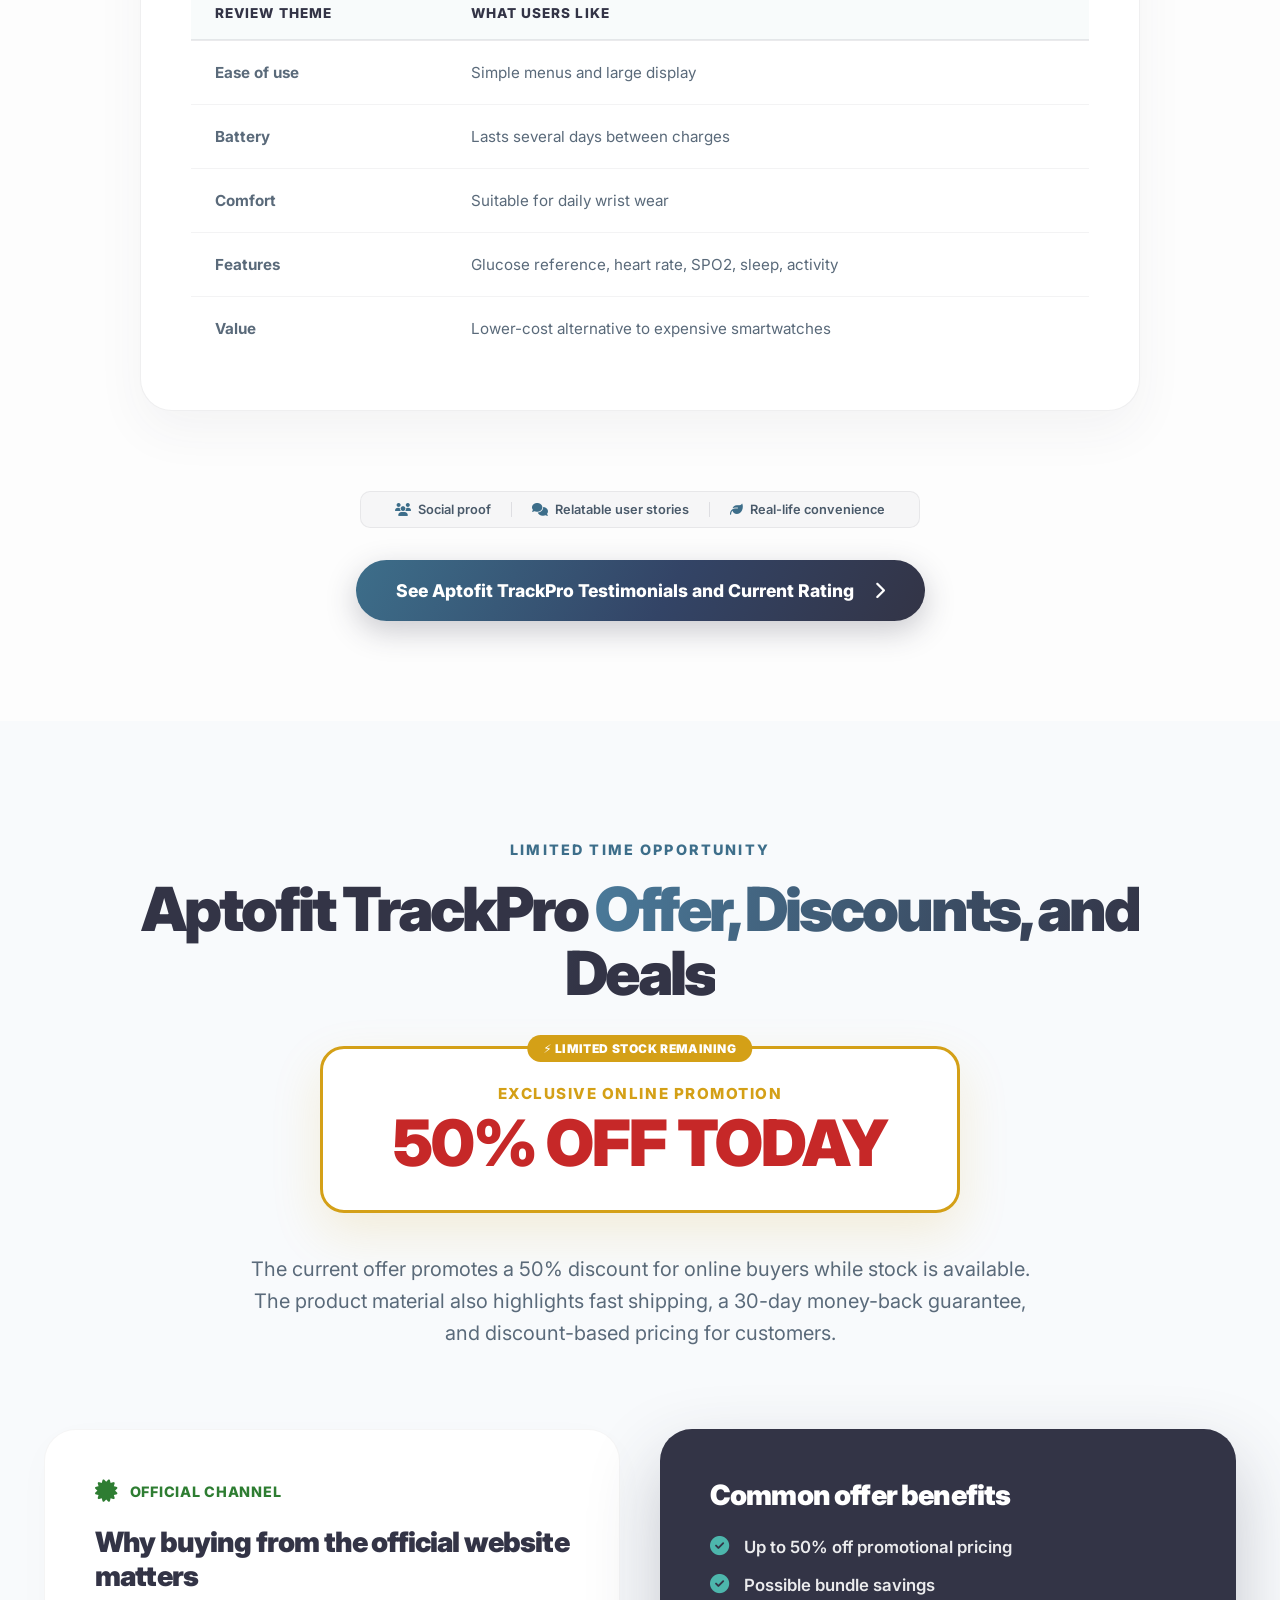
==== commit 47411568: "feat: add legal policy pages and update assets for the website refresh" ====
--- a/index.html
+++ b/index.html
@@ -4,9 +4,9 @@
 <head>
     <meta charset="UTF-8" />
     <meta name="viewport" content="width=device-width, initial-scale=1.0" />
-    <title>Aptofit TrackPro Official Website – Pain-Free Wellness Tracking From Your Wrist</title>
+    <title>Aptofit TrackPro Official Website - Pain-Free Wellness Tracking From Your Wrist</title>
     <meta name="description"
-        content="Aptofit TrackPro Official Website. Pain-free glucose reference tracking, 24/7 heart rate, sleep & blood oxygen monitoring. Up to 50% off – limited time." />
+        content="Aptofit TrackPro Official Website. Pain-free glucose reference tracking, 24/7 heart rate, sleep & blood oxygen monitoring. Up to 50% off - limited time." />
     <link rel="canonical" href="https://www.aptofit.com/" />
     <link rel="preconnect" href="https://fonts.googleapis.com" />
     <link rel="preconnect" href="https://fonts.gstatic.com" crossorigin />
@@ -147,7 +147,7 @@
                 <a href="#" class="hero__cta" id="hero-cta" role="button"
                     aria-label="Buy Aptofit TrackPro Now with 50% discount">
                     <span class="hero__cta-body">
-                        <span class="hero__cta-label">Buy Aptofit TrackPro Now</span>
+                        <span class="hero__cta-label">Buy Aptofit Now</span>
                         <span class="hero__cta-sub">
                             <i class="fa-solid fa-tag"></i>
                             50% discount &mdash; limited offer
@@ -475,6 +475,7 @@
 
         </div>
     </section>
+
 
     <!-- ===== PROS & CONSIDERATIONS SECTION ===== -->
     <section class="pros-cons" id="pros-cons" aria-label="Aptofit TrackPro Pros and Considerations">
@@ -783,7 +784,7 @@
 
             <div class="daily-tracking__media">
                 <div class="daily-tracking__image">
-                    <img src="public/daily-tracking.png" alt="aptofit trackpro daily wellness trend tracking watch"
+                    <img src="public/daily-tracking.webp" alt="aptofit trackpro daily wellness trend tracking watch"
                         loading="lazy">
                 </div>
                 <!-- Decorative accent -->
@@ -983,7 +984,1641 @@
         </div>
     </section>
 
+    <!-- ===== APP PAIRING SECTION ===== -->
+    <section class="app-pairing" id="app-pairing" aria-label="Companion App and Phone Pairing">
+        <div class="app-pairing__container">
+
+            <div class="app-pairing__media">
+                <div class="app-pairing__image app-pairing__image--1">
+                    <img src="public/app-pairing.webp" alt="aptofit trackpro app setup bluetooth pairing guide"
+                        loading="lazy">
+                </div>
+                <div class="app-pairing__image app-pairing__image--2">
+                    <img src="public/usage-tips.webp" alt="aptofit trackpro user manual setup and daily use guide"
+                        loading="lazy">
+                </div>
+                <!-- Decorative accent -->
+                <div class="app-pairing__accent-box">
+                    <i class="fa-solid fa-mobile-screen-button"></i>
+                    <span>App Sync</span>
+                </div>
+            </div>
+
+            <div class="app-pairing__content">
+                <header class="app-pairing__header">
+                    <span class="app-pairing__eyebrow">Seamless Connectivity</span>
+                    <h2 class="app-pairing__headline">Companion App and <span class="app-pairing__headline-accent">Phone
+                            Pairing</span></h2>
+                    <p class="app-pairing__intro">
+                        Aptofit trackpro glucose monitor works best when paired with a compatible smartphone app through
+                        Bluetooth. Pairing the watch allows users to view more detailed wellness data, check historical
+                        trends, and keep their smartwatch information organized.
+                    </p>
+                </header>
+
+                <div class="app-pairing__info-grid">
+                    <div class="app-pairing__info-column">
+                        <div class="app-pairing__guidance">
+                            <h3 class="app-pairing__subhead">Basic pairing guidance</h3>
+                            <ul class="app-pairing__list">
+                                <li><i class="fa-solid fa-check"></i> <span>Charge Aptofit Track Pro before
+                                        setup.</span></li>
+                                <li><i class="fa-solid fa-check"></i> <span>Turn on Bluetooth on your smartphone.</span>
+                                </li>
+                                <li><i class="fa-solid fa-check"></i> <span>Install the companion app mentioned in the
+                                        manual.</span></li>
+                                <li><i class="fa-solid fa-check"></i> <span>Follow the app instructions to pair.</span>
+                                </li>
+                                <li><i class="fa-solid fa-check"></i> <span>Keep the watch close to your phone.</span>
+                                </li>
+                                <li><i class="fa-solid fa-check"></i> <span>Allow required permissions for data
+                                        syncing.</span></li>
+                                <li><i class="fa-solid fa-check"></i> <span>Sync regularly to review wellness
+                                        trends.</span></li>
+                            </ul>
+                        </div>
+                        <div class="app-pairing__troubleshoot">
+                            <i class="fa-solid fa-circle-question"></i>
+                            <p>If pairing fails, restart the watch and check Bluetooth permissions.</p>
+                        </div>
+                    </div>
+
+                    <div class="app-pairing__info-column">
+                        <div class="app-pairing__tips">
+                            <h3 class="app-pairing__subhead">Best usage tips</h3>
+                            <ul class="app-pairing__list">
+                                <li><i class="fa-solid fa-calendar-day"></i> <span>Wear it daily for better trend
+                                        tracking.</span></li>
+                                <li><i class="fa-solid fa-soap"></i> <span>Keep the sensor area clean and dry.</span>
+                                </li>
+                                <li><i class="fa-solid fa-battery-three-quarters"></i> <span>Charge it before the
+                                        battery is too low.</span></li>
+                                <li><i class="fa-solid fa-chart-line"></i> <span>Compare wellness patterns over
+                                        time.</span></li>
+                                <li><i class="fa-solid fa-stethoscope"></i> <span>Use medical devices for clinical
+                                        accuracy.</span></li>
+                            </ul>
+                        </div>
+                        <div class="app-pairing__manual">
+                            <i class="fa-solid fa-book-open"></i>
+                            <p>Check the user manual for setup, charging, and warranty instructions.</p>
+                        </div>
+                    </div>
+                </div>
+
+                <footer class="app-pairing__footer">
+                    <div class="app-pairing__triggers">
+                        <span class="app-pairing__trigger"><i class="fa-solid fa-hand-holding-heart"></i> Easy
+                            setup</span>
+                        <span class="app-pairing__trigger"><i class="fa-solid fa-user-check"></i> Beginner-friendly</span>
+                        <span class="app-pairing__trigger"><i class="fa-solid fa-calendar-check"></i> Habit-building</span>
+                    </div>
+                </footer>
+            </div>
+
+        </div>
+    </section>
+
+    <!-- ===== REVIEWS & TESTIMONIALS SECTION ===== -->
+    <section class="reviews" id="testimonials" aria-label="Aptofit TrackPro Reviews and Testimonials">
+        <div class="reviews__container">
+            <header class="reviews__header">
+                <span class="reviews__eyebrow">Real User Experiences</span>
+                <h2 class="reviews__headline">Aptofit TrackPro Reviews and <span
+                        class="reviews__headline-accent">Testimonials</span></h2>
+                <div class="reviews__rating-summary">
+                    <div class="reviews__stars">
+                        <i class="fa-solid fa-star"></i>
+                        <i class="fa-solid fa-star"></i>
+                        <i class="fa-solid fa-star"></i>
+                        <i class="fa-solid fa-star"></i>
+                        <i class="fa-solid fa-star-half-stroke"></i>
+                    </div>
+                    <span class="reviews__rating-text"><strong>4.8 Rating</strong> based on verified customer
+                        reviews</span>
+                </div>
+                <p class="reviews__intro">
+                    Many reviews focus on comfort, ease of use, battery life, and the convenience of having several health
+                    and fitness features in one smartwatch. The Aptofit Trackpro Rating is 4.8 through comments from
+                    users who mention long battery life, simple navigation and overall value compared with more
+                    expensive smartwatches.
+                </p>
+            </header>
+
+            <div class="reviews__grid">
+                <!-- Testimonial 1 -->
+                <article class="testimonial">
+                    <div class="testimonial__profile">
+                        <img src="public/profile1.webp" alt="James W. profile" class="testimonial__avatar">
+                        <div class="testimonial__meta">
+                            <span class="testimonial__name">James W.</span>
+                            <span class="testimonial__location">Texas, USA</span>
+                        </div>
+                    </div>
+                    <div class="testimonial__stars">
+                        <i class="fa-solid fa-star"></i><i class="fa-solid fa-star"></i><i
+                            class="fa-solid fa-star"></i><i class="fa-solid fa-star"></i><i
+                            class="fa-solid fa-star"></i>
+                    </div>
+                    <blockquote class="testimonial__quote">
+                        “I bought it for my wife after reading the aptofit trackpro watch reviews. She likes the
+                        display, battery life, and the different tracking options. For the price, it feels like a
+                        practical health smartwatch.”
+                    </blockquote>
+                </article>
+
+                <!-- Testimonial 2 -->
+                <article class="testimonial">
+                    <div class="testimonial__profile">
+                        <img src="public/profile2.webp" alt="Dylan K. profile" class="testimonial__avatar">
+                        <div class="testimonial__meta">
+                            <span class="testimonial__name">Dylan K.</span>
+                            <span class="testimonial__location">Phoenix, Arizona, USA</span>
+                        </div>
+                    </div>
+                    <div class="testimonial__stars">
+                        <i class="fa-solid fa-star"></i><i class="fa-solid fa-star"></i><i
+                            class="fa-solid fa-star"></i><i class="fa-solid fa-star"></i><i
+                            class="fa-solid fa-star"></i>
+                    </div>
+                    <blockquote class="testimonial__quote">
+                        “I like how the watch keeps me moving during the week. I use the tracker for steps, calories,
+                        and sleep goals, and it feels simple enough to follow every day. The quality feels better than I
+                        expected for the price.”
+                    </blockquote>
+                </article>
+
+                <!-- Testimonial 3 -->
+                <article class="testimonial">
+                    <div class="testimonial__profile">
+                        <img src="public/profile3.png" alt="Kevin M. profile" class="testimonial__avatar">
+                        <div class="testimonial__meta">
+                            <span class="testimonial__name">Kevin M.</span>
+                            <span class="testimonial__location">Florida, USA</span>
+                        </div>
+                    </div>
+                    <div class="testimonial__stars">
+                        <i class="fa-solid fa-star"></i><i class="fa-solid fa-star"></i><i
+                            class="fa-solid fa-star"></i><i class="fa-solid fa-star"></i><i
+                            class="fa-solid fa-star"></i>
+                    </div>
+                    <blockquote class="testimonial__quote">
+                        “As someone who has tracked blood sugar for years, I wanted something easier for daily
+                        awareness. The Aptofit Track Pro watch is simple to use, and the charging is quick. I still
+                        follow my doctor’s advice, but this helps me stay more aware.”
+                    </blockquote>
+                </article>
+
+                <!-- Testimonial 4 -->
+                <article class="testimonial">
+                    <div class="testimonial__profile">
+                        <img src="public/profile4.png" alt="Sarah J. profile" class="testimonial__avatar">
+                        <div class="testimonial__meta">
+                            <span class="testimonial__name">Sarah J.</span>
+                            <span class="testimonial__location">Queens, USA</span>
+                        </div>
+                    </div>
+                    <div class="testimonial__stars">
+                        <i class="fa-solid fa-star"></i><i class="fa-solid fa-star"></i><i
+                            class="fa-solid fa-star"></i><i class="fa-solid fa-star"></i><i
+                            class="fa-solid fa-star"></i>
+                    </div>
+                    <blockquote class="testimonial__quote">
+                        “The smart notifications are useful, but the health features are what I check most. I can tap
+                        the watch and see my heart rate and SPO2 without digging through my phone. It feels
+                        convenient.”
+                    </blockquote>
+                </article>
+
+                <!-- Testimonial 5 -->
+                <article class="testimonial">
+                    <div class="testimonial__profile">
+                        <img src="public/profile5.png" alt="Helen Brooks profile" class="testimonial__avatar">
+                        <div class="testimonial__meta">
+                            <span class="testimonial__name">Helen Brooks</span>
+                            <span class="testimonial__location">Wellington, New Zealand</span>
+                        </div>
+                    </div>
+                    <div class="testimonial__stars">
+                        <i class="fa-solid fa-star"></i><i class="fa-solid fa-star"></i><i
+                            class="fa-solid fa-star"></i><i class="fa-solid fa-star"></i><i
+                            class="fa-solid fa-star"></i>
+                    </div>
+                    <blockquote class="testimonial__quote">
+                        “My daughter helped me buy aptofit trackpro after I saw the offer online. I am not very
+                        tech-friendly, so I was worried at first. After a few days, I got used to checking the screen
+                        after walks. Now it feels like a small reminder to stay active.”
+                    </blockquote>
+                </article>
+
+                <!-- Testimonial 6 -->
+                <article class="testimonial">
+                    <div class="testimonial__profile">
+                        <img src="public/profile6.png" alt="Patrick O’Neill profile" class="testimonial__avatar">
+                        <div class="testimonial__meta">
+                            <span class="testimonial__name">Patrick O’Neill</span>
+                            <span class="testimonial__location">Cork, Ireland</span>
+                        </div>
+                    </div>
+                    <div class="testimonial__stars">
+                        <i class="fa-solid fa-star"></i><i class="fa-solid fa-star"></i><i
+                            class="fa-solid fa-star"></i><i class="fa-solid fa-star"></i><i
+                            class="fa-solid fa-star"></i>
+                    </div>
+                    <blockquote class="testimonial__quote">
+                        “I read a few aptofit trackpro reviews before ordering because I was unsure about the glucose
+                        reference feature. I still use my regular medical device when accuracy matters, but this watch
+                        is handy for daily wellness checks. It has made me pay more attention to routine, meals, and
+                        evening walks.”
+                    </blockquote>
+                </article>
+            </div>
+
+            <!-- Review Summary Table -->
+            <div class="reviews__summary">
+                <h3 class="reviews__summary-title">Review Theme Summary</h3>
+                <div class="reviews__table-wrap">
+                    <table class="reviews__table">
+                        <thead>
+                            <tr>
+                                <th>Review Theme</th>
+                                <th>What Users Like</th>
+                            </tr>
+                        </thead>
+                        <tbody>
+                            <tr>
+                                <td><strong>Ease of use</strong></td>
+                                <td>Simple menus and large display</td>
+                            </tr>
+                            <tr>
+                                <td><strong>Battery</strong></td>
+                                <td>Lasts several days between charges</td>
+                            </tr>
+                            <tr>
+                                <td><strong>Comfort</strong></td>
+                                <td>Suitable for daily wrist wear</td>
+                            </tr>
+                            <tr>
+                                <td><strong>Features</strong></td>
+                                <td>Glucose reference, heart rate, SPO2, sleep, activity</td>
+                            </tr>
+                            <tr>
+                                <td><strong>Value</strong></td>
+                                <td>Lower-cost alternative to expensive smartwatches</td>
+                            </tr>
+                        </tbody>
+                    </table>
+                </div>
+            </div>
+
+            <footer class="reviews__footer">
+                <div class="reviews__triggers">
+                    <span class="reviews__trigger"><i class="fa-solid fa-users"></i> Social proof</span>
+                    <span class="reviews__trigger"><i class="fa-solid fa-comments"></i> Relatable user stories</span>
+                    <span class="reviews__trigger"><i class="fa-solid fa-leaf"></i> Real-life convenience</span>
+                </div>
+                <a href="#testimonials" class="reviews__cta">
+                    <span>See Aptofit TrackPro Testimonials and Current Rating</span>
+                    <i class="fa-solid fa-chevron-right"></i>
+                </a>
+            </footer>
+        </div>
+    </section>
+
+    <!-- ===== OFFERS & DISCOUNTS SECTION ===== -->
+    <section class="offers" id="offers" aria-label="Aptofit TrackPro Offer, Discounts, and Deals">
+        <div class="offers__container">
+            <header class="offers__header">
+                <span class="offers__eyebrow">Limited Time Opportunity</span>
+                <h2 class="offers__headline">Aptofit TrackPro <span class="offers__headline-accent">Offer, Discounts, and Deals</span></h2>
+                <div class="offers__promo-badge">
+                    <span class="offers__promo-text">EXCLUSIVE ONLINE PROMOTION</span>
+                    <span class="offers__promo-discount">50% OFF TODAY</span>
+                </div>
+                <p class="offers__intro">
+                    The current offer promotes a 50% discount for online buyers while stock is available. The product material also highlights fast shipping, a 30-day money-back guarantee, and discount-based pricing for customers.
+                </p>
+            </header>
+
+            <div class="offers__content-grid">
+                <div class="offers__official-card">
+                    <div class="offers__official-seal">
+                        <i class="fa-solid fa-certificate"></i>
+                        <span>OFFICIAL CHANNEL</span>
+                    </div>
+                    <h3 class="offers__subhead">Why buying from the official website matters</h3>
+                    <p class="offers__text">
+                        It helps reduce the risk of ordering from lookalike pages, outdated listings, or sellers that may not provide the same offer terms. The official purchase route is also where customers are most likely to find the active Aptofit TrackPro discounts and deals.
+                    </p>
+                </div>
+
+                <div class="offers__benefits-card">
+                    <h3 class="offers__subhead">Common offer benefits</h3>
+                    <ul class="offers__list">
+                        <li><i class="fa-solid fa-circle-check"></i> <span>Up to 50% off promotional pricing</span></li>
+                        <li><i class="fa-solid fa-circle-check"></i> <span>Possible bundle savings</span></li>
+                        <li><i class="fa-solid fa-circle-check"></i> <span>30-day money-back guarantee</span></li>
+                        <li><i class="fa-solid fa-circle-check"></i> <span>Fast shipping support</span></li>
+                        <li><i class="fa-solid fa-circle-check"></i> <span>Official product access</span></li>
+                        <li><i class="fa-solid fa-circle-check"></i> <span>Secure checkout process</span></li>
+                    </ul>
+                </div>
+            </div>
+        </div>
+    </section>
+
+    <!-- ===== PRICING & BUNDLES SECTION ===== -->
+    <section class="pricing" id="pricing" aria-label="Aptofit TrackPro Pricing and Bundle Options">
+        <div class="pricing__container">
+            <header class="pricing__header">
+                <span class="pricing__eyebrow">Exclusive Savings</span>
+                <h2 class="pricing__headline">Pricing and <span class="pricing__headline-accent">Bundle Options</span></h2>
+                <p class="pricing__intro">
+                    The best way to buy Aptofit TrackPro is by checking availability before ordering because limited-time
+                    pricing can change.
+                </p>
+            </header>
+
+            <!-- Package Breakdown Table -->
+            <div class="pricing__breakdown">
+                <div class="pricing__table-wrap">
+                    <table class="pricing__table">
+                        <thead>
+                            <tr>
+                                <th>Package</th>
+                                <th>Best For</th>
+                                <th>Why It Makes Sense</th>
+                            </tr>
+                        </thead>
+                        <tbody>
+                            <tr>
+                                <td><strong>1 Aptofit TrackPro</strong></td>
+                                <td>Personal use</td>
+                                <td>Best for trying the watch for your own daily wellness tracking.</td>
+                            </tr>
+                            <tr>
+                                <td><strong>2 Aptofit TrackPro watches</strong></td>
+                                <td>Couples or parent gift</td>
+                                <td>Useful if you want one for yourself and one for a spouse, parent, or family member.
+                                </td>
+                            </tr>
+                            <tr>
+                                <td><strong>3 Aptofit TrackPro watches</strong></td>
+                                <td>Family wellness tracking</td>
+                                <td>A practical option for households where multiple people want simple health awareness.
+                                </td>
+                            </tr>
+                            <tr>
+                                <td><strong>4 Aptofit TrackPro watches</strong></td>
+                                <td>Best value bundle shoppers</td>
+                                <td>Usually the strongest option for buyers looking for lower average cost per watch.</td>
+                            </tr>
+                        </tbody>
+                    </table>
+                </div>
+            </div>
+
+            <!-- Pricing Grid -->
+            <div class="pricing__grid">
+                <!-- 3x Bundle (Popular) -->
+                <article class="bundle-card bundle-card--popular">
+                    <div class="bundle-card__badge">MOST POPULAR</div>
+                    <div class="bundle-card__image">
+                        <img src="public/product3.webp" alt="3x Aptofit TrackPro Bundle" class="bundle-card__img">
+                    </div>
+                    <div class="bundle-card__content">
+                        <h3 class="bundle-card__title">3x Aptofit TrackPro</h3>
+                        <div class="bundle-card__price-row">
+                            <span class="bundle-card__price-old">$299.97</span>
+                            <span class="bundle-card__price-new">$109.98</span>
+                        </div>
+                        <div class="bundle-card__savings">63% Savings!</div>
+                        <div class="bundle-card__unit-price">$36.66/each</div>
+                        <ul class="bundle-card__features">
+                            <li><i class="fa-solid fa-check"></i> Free Shipping Included</li>
+                            <li><i class="fa-solid fa-check"></i> 30-Day Money Back</li>
+                        </ul>
+                        <a href="#checkout" class="bundle-card__cta">ORDER NOW</a>
+                    </div>
+                </article>
+
+                <!-- 1x Bundle -->
+                <article class="bundle-card">
+                    <div class="bundle-card__image">
+                        <img src="public/product1.webp" alt="1x Aptofit TrackPro" class="bundle-card__img">
+                    </div>
+                    <div class="bundle-card__content">
+                        <h3 class="bundle-card__title">1x Aptofit TrackPro</h3>
+                        <div class="bundle-card__price-row">
+                            <span class="bundle-card__price-old">$99.99</span>
+                            <span class="bundle-card__price-new">$59.99</span>
+                        </div>
+                        <div class="bundle-card__savings">40% Savings!</div>
+                        <div class="bundle-card__unit-price">$59.99/each</div>
+                        <ul class="bundle-card__features">
+                            <li><i class="fa-solid fa-check"></i> Single Unit Purchase</li>
+                            <li><i class="fa-solid fa-check"></i> 30-Day Money Back</li>
+                        </ul>
+                        <a href="#checkout" class="bundle-card__cta">ORDER NOW</a>
+                    </div>
+                </article>
+
+                <!-- 2x Bundle -->
+                <article class="bundle-card">
+                    <div class="bundle-card__image">
+                        <img src="public/product2.webp" alt="2x Aptofit TrackPro Bundle" class="bundle-card__img">
+                    </div>
+                    <div class="bundle-card__content">
+                        <h3 class="bundle-card__title">2x Aptofit TrackPro</h3>
+                        <div class="bundle-card__price-row">
+                            <span class="bundle-card__price-old">$199.98</span>
+                            <span class="bundle-card__price-new">$99.98</span>
+                        </div>
+                        <div class="bundle-card__savings">50% Savings!</div>
+                        <div class="bundle-card__unit-price">$49.99/each</div>
+                        <ul class="bundle-card__features">
+                            <li><i class="fa-solid fa-check"></i> Perfect for Couples</li>
+                            <li><i class="fa-solid fa-check"></i> 30-Day Money Back</li>
+                        </ul>
+                        <a href="#checkout" class="bundle-card__cta">ORDER NOW</a>
+                    </div>
+                </article>
+
+                <!-- 4x Bundle (Best Value) -->
+                <article class="bundle-card">
+                    <div class="bundle-card__image">
+                        <img src="public/product4.webp" alt="4x Aptofit TrackPro Bundle" class="bundle-card__img">
+                    </div>
+                    <div class="bundle-card__content">
+                        <h3 class="bundle-card__title">4x Aptofit TrackPro</h3>
+                        <div class="bundle-card__price-row">
+                            <span class="bundle-card__price-old">$399.96</span>
+                            <span class="bundle-card__price-new">$129.97</span>
+                        </div>
+                        <div class="bundle-card__savings">68% Savings!</div>
+                        <div class="bundle-card__unit-price">$32.49/each</div>
+                        <ul class="bundle-card__features">
+                            <li><i class="fa-solid fa-check"></i> Best Value Package</li>
+                            <li><i class="fa-solid fa-check"></i> 30-Day Money Back</li>
+                        </ul>
+                        <a href="#checkout" class="bundle-card__cta">ORDER NOW</a>
+                    </div>
+                </article>
+            </div>
+        </div>
+    </section>
+
+    <!-- ===== SIZE & FIT GUIDE SECTION ===== -->
+    <section class="size-guide" id="size-guide" aria-label="Aptofit TrackPro Size Guide, Fit, and Color Options">
+        <div class="size-guide__container">
+            <header class="size-guide__header">
+                <span class="size-guide__eyebrow">User Comfort First</span>
+                <h2 class="size-guide__headline">Size Guide, Fit, and <span class="size-guide__headline-accent">Color Options</span></h2>
+                <p class="size-guide__intro">
+                    The Aptofit TrackPro watch is designed as a wrist-worn smartwatch with a comfortable band and large screen suitable for daily wear, exercise, sleep tracking, and older users who need a clear display.
+                </p>
+            </header>
+
+            <div class="size-guide__grid">
+                <div class="size-guide__card">
+                    <h3 class="size-guide__subhead"><i class="fa-solid fa-person-circle-check"></i> Fit guidance</h3>
+                    <ul class="size-guide__list">
+                        <li><span>Wear the watch flat against your wrist.</span></li>
+                        <li><span>Keep it snug enough for the sensor area to stay in contact with skin.</span></li>
+                        <li><span>Avoid wearing it too tight during sleep or long daily use.</span></li>
+                        <li><span>Clean the strap and sensor area regularly.</span></li>
+                        <li><span>Adjust the band before workouts for stable readings.</span></li>
+                    </ul>
+                </div>
+
+                <div class="size-guide__card">
+                    <h3 class="size-guide__subhead"><i class="fa-solid fa-users-viewfinder"></i> Best fit for</h3>
+                    <ul class="size-guide__list">
+                        <li><span>Seniors who want a larger display</span></li>
+                        <li><span>Adults who prefer simple navigation</span></li>
+                        <li><span>Fitness users who want daily activity tracking</span></li>
+                        <li><span>People who want a lightweight health smartwatch</span></li>
+                        <li><span>Gift buyers shopping for parents or spouses</span></li>
+                    </ul>
+                </div>
+            </div>
+
+            <footer class="size-guide__footer">
+                <a href="#pricing" class="size-guide__cta">
+                    <span>Check Aptofit TrackPro Watch Availability</span>
+                    <i class="fa-solid fa-arrow-right"></i>
+                </a>
+                <div class="size-guide__triggers">
+                    <span class="size-guide__trigger"><i class="fa-solid fa-couch"></i> Comfortable daily wear</span>
+                    <span class="size-guide__trigger"><i class="fa-solid fa-gift"></i> Gift-friendly design</span>
+                    <span class="size-guide__trigger"><i class="fa-solid fa-eye"></i> Easy screen visibility</span>
+                </div>
+            </footer>
+        </div>
+    </section>
+
+    <!-- ===== TARGET AUDIENCE SECTION ===== -->
+    <section class="audience" id="audience" aria-label="Who Should Buy Aptofit TrackPro?">
+        <div class="audience__container">
+            <header class="audience__header">
+                <span class="audience__eyebrow">Is This Right For You?</span>
+                <h2 class="audience__headline">Who Should Buy <span class="audience__headline-accent">Aptofit TrackPro?</span>
+                </h2>
+                <p class="audience__intro">
+                    Aptofit Watch is best for people who want a simple health smartwatch that combines daily wellness
+                    tracking, activity support, and glucose reference awareness in one device.
+                </p>
+            </header>
+
+            <div class="audience__grid">
+                <!-- User Type 1 -->
+                <article class="audience__card">
+                    <div class="audience__icon"><i class="fa-solid fa-person-cane"></i></div>
+                    <div class="audience__content">
+                        <h3 class="audience__subhead">1. Seniors who want simple health tracking</h3>
+                        <p class="audience__text">The large display and easy menu make it less intimidating than many
+                            smartwatches.</p>
+                    </div>
+                </article>
+
+                <!-- User Type 2 -->
+                <article class="audience__card">
+                    <div class="audience__icon"><i class="fa-solid fa-hand-dots"></i></div>
+                    <div class="audience__content">
+                        <h3 class="audience__subhead">2. People who dislike finger-prick routines</h3>
+                        <p class="audience__text">The pain-free glucose reference feature is the main reason many
+                            shoppers look for this product.</p>
+                    </div>
+                </article>
+
+                <!-- User Type 3 -->
+                <article class="audience__card">
+                    <div class="audience__icon"><i class="fa-solid fa-heart-pulse"></i></div>
+                    <div class="audience__content">
+                        <h3 class="audience__subhead">3. Wellness-focused adults</h3>
+                        <p class="audience__text">It helps users track heart rate, blood oxygen, sleep, steps, and
+                            activity trends.</p>
+                    </div>
+                </article>
+
+                <!-- User Type 4 -->
+                <article class="audience__card">
+                    <div class="audience__icon"><i class="fa-solid fa-person-running"></i></div>
+                    <div class="audience__content">
+                        <h3 class="audience__subhead">4. Fitness beginners</h3>
+                        <p class="audience__text">The aptofit tracker features can help users stay motivated with steps,
+                            calories, and movement goals.</p>
+                    </div>
+                </article>
+
+                <!-- User Type 5 -->
+                <article class="audience__card">
+                    <div class="audience__icon"><i class="fa-solid fa-gift"></i></div>
+                    <div class="audience__content">
+                        <h3 class="audience__subhead">5. Gift buyers</h3>
+                        <p class="audience__text">It can be a practical gift for parents, spouses, or family members who
+                            want easier daily wellness awareness.</p>
+                    </div>
+                </article>
+            </div>
+        </div>
+    </section>
+
+    <!-- ===== DECISION GUIDE SECTION ===== -->
+    <section class="decision" id="decision" aria-label="Is Aptofit TrackPro Right for You?">
+        <div class="decision__container">
+            <header class="decision__header">
+                <span class="decision__eyebrow">The Right Choice</span>
+                <h2 class="decision__headline">Is Aptofit TrackPro <span class="decision__headline-accent">Right for You?</span>
+                </h2>
+                <p class="decision__intro">
+                    Aptofit TrackPro is a strong fit for people who want simple wellness visibility without using several
+                    separate devices. It may be especially helpful if you want a readable smartwatch, pain-free glucose
+                    reference tracking, activity motivation, and basic health-related insights from your wrist.
+                </p>
+            </header>
+
+            <div class="decision__grid">
+                <div class="decision__item">
+                    <h3 class="decision__subhead">Want Simple Wellness Visibility?</h3>
+                    <p class="decision__text">Choose Aptofit TrackPro if you want easy daily health awareness from your
+                        wrist.</p>
+                </div>
+                <div class="decision__item">
+                    <h3 class="decision__subhead">Need Reference Tracking?</h3>
+                    <p class="decision__text">Aptofit TrackPro is designed for wellness reference data, not clinical
+                        monitoring.</p>
+                </div>
+                <div class="decision__item">
+                    <h3 class="decision__subhead">Will You Wear It Daily?</h3>
+                    <p class="decision__text">The watch becomes more useful when it is worn consistently.</p>
+                </div>
+                <div class="decision__item">
+                    <h3 class="decision__subhead">Prefer Easy Navigation?</h3>
+                    <p class="decision__text">It suits users who want a large display, simple controls, and practical
+                        tracking features.</p>
+                </div>
+                <div class="decision__item">
+                    <h3 class="decision__subhead">Buying It as a Gift?</h3>
+                    <p class="decision__text">The simple design makes it useful for parents, spouses, seniors, or
+                        first-time smartwatch users.</p>
+                </div>
+                <div class="decision__item">
+                    <h3 class="decision__subhead">Need Advanced Features?</h3>
+                    <p class="decision__text">Choose a higher-end smartwatch if you need GPS, advanced sports metrics, or
+                        deep app integrations.</p>
+                </div>
+                <div class="decision__item">
+                    <h3 class="decision__subhead">Need Medical Accuracy?</h3>
+                    <p class="decision__text">Use approved medical devices if you need doctor-directed glucose
+                        monitoring or clinical accuracy.</p>
+                </div>
+                <div class="decision__item">
+                    <h3 class="decision__subhead">Want Daily Value?</h3>
+                    <p class="decision__text">Aptofit TrackPro is best for buyers who want comfort, simplicity, daily
+                        awareness, and affordability.</p>
+                </div>
+                <div class="decision__item">
+                    <h3 class="decision__subhead">Expecting Premium Performance?</h3>
+                    <p class="decision__text">It is not for users expecting a hospital-grade device or a premium
+                        smartwatch replacement.</p>
+                </div>
+            </div>
+
+            <div class="decision__warning">
+                <div class="decision__warning-icon"><i class="fa-solid fa-triangle-exclamation"></i></div>
+                <div class="decision__warning-content">
+                    <h3 class="decision__warning-title">Who should not rely on it alone?</h3>
+                    <p class="decision__warning-text">
+                        Aptofit Track Pro is not a substitute for clinical glucose meters, prescribed devices, lab
+                        testing, diagnosis, or treatment plans. People with diabetes or medical conditions should
+                        continue following professional medical advice.
+                    </p>
+                </div>
+            </div>
+
+            <footer class="decision__footer">
+                <div class="decision__triggers">
+                    <span><i class="fa-solid fa-house-chimney-medical"></i> Family care</span>
+                    <span><i class="fa-solid fa-face-smile"></i> Daily confidence</span>
+                    <span><i class="fa-solid fa-brain"></i> Simple self-awareness</span>
+                </div>
+            </footer>
+        </div>
+    </section>
+
+    <!-- ===== ALTERNATIVE OPTIONS SECTION ===== -->
+    <section class="alternatives" id="alternatives" aria-label="Who May Need a Different Device?">
+        <div class="alternatives__container">
+            <header class="alternatives__header">
+                <span class="alternatives__eyebrow">Transparency First</span>
+                <h2 class="alternatives__headline">Who May Need a <span class="alternatives__headline-accent">Different
+                        Device?</span></h2>
+                <p class="alternatives__intro">
+                    While Aptofit TrackPro is a powerful tool for many, it's important to choose the device that matches
+                    your specific health and fitness needs.
+                </p>
+            </header>
+
+            <div class="alternatives__grid">
+                <div class="alternatives__card">
+                    <div class="alternatives__item">
+                        <i class="fa-solid fa-stethoscope"></i>
+                        <div>
+                            <strong>Clinical Accuracy:</strong>
+                            <span>People who need medically approved glucose monitoring.</span>
+                        </div>
+                    </div>
+                    <div class="alternatives__item">
+                        <i class="fa-solid fa-user-doctor"></i>
+                        <div>
+                            <strong>Doctor Testing:</strong>
+                            <span>Users who must follow doctor-prescribed glucose testing schedules.</span>
+                        </div>
+                    </div>
+                    <div class="alternatives__item">
+                        <i class="fa-solid fa-location-crosshairs"></i>
+                        <div>
+                            <strong>Built-In GPS:</strong>
+                            <span>Athletes who need route tracking for running or cycling.</span>
+                        </div>
+                    </div>
+                    <div class="alternatives__item">
+                        <i class="fa-solid fa-dumbbell"></i>
+                        <div>
+                            <strong>Advanced Coaching:</strong>
+                            <span>Users who want guided workouts, recovery scores, or training programs.</span>
+                        </div>
+                    </div>
+                    <div class="alternatives__item">
+                        <i class="fa-solid fa-link"></i>
+                        <div>
+                            <strong>App Integration:</strong>
+                            <span>Buyers who need deep Apple Health, Google Fit, or third-party app support.</span>
+                        </div>
+                    </div>
+                    <div class="alternatives__item">
+                        <i class="fa-solid fa-star"></i>
+                        <div>
+                            <strong>Premium Features:</strong>
+                            <span>People who expect features similar to expensive smartwatch brands.</span>
+                        </div>
+                    </div>
+                    <div class="alternatives__item">
+                        <i class="fa-solid fa-bell-exclamation"></i>
+                        <div>
+                            <strong>Emergency Alerts:</strong>
+                            <span>Users who need emergency medical alerts or safety monitoring features.</span>
+                        </div>
+                    </div>
+                </div>
+
+                <div class="alternatives__summary">
+                    <div class="alternatives__summary-icon"><i class="fa-solid fa-check-double"></i></div>
+                    <h3 class="alternatives__summary-title">Simple Tracking</h3>
+                    <p class="alternatives__summary-text">
+                        For daily wellness awareness, basic activity support, and simple health reference tracking,
+                        Aptofit TrackPro remains a practical choice.
+                    </p>
+                    <a href="#comparison" class="alternatives__cta">Compare Aptofit TrackPro Features Before Buying</a>
+                </div>
+            </div>
+
+            <div class="alternatives__footer">
+                <div class="alternatives__triggers">
+                    <span><i class="fa-solid fa-shield-halved"></i> Transparency</span>
+                    <span><i class="fa-solid fa-eye"></i> Expectation control</span>
+                    <span><i class="fa-solid fa-user-shield"></i> EEAT safety</span>
+                </div>
+            </div>
+        </div>
+    </section>
+
+    <!-- ===== COMPARISON SECTION ===== -->
+    <section class="comparison" id="comparison" aria-label="Aptofit TrackPro vs Other Smartwatches">
+        <div class="comparison__container">
+            <header class="comparison__header">
+                <span class="comparison__eyebrow">The Competitive Edge</span>
+                <h2 class="comparison__headline">Aptofit TrackPro vs <span class="comparison__headline-accent">Other
+                        Smartwatches</span></h2>
+                <p class="comparison__intro">
+                    The Aptofit TrackPro watch stands out because it combines glucose reference tracking, fitness
+                    features, smart notifications, and a large display in one affordable wearable.
+                </p>
+            </header>
+
+            <div class="comparison__table-wrap">
+                <table class="comparison__table">
+                    <thead>
+                        <tr>
+                            <th>Feature</th>
+                            <th class="comparison__highlight">Aptofit TrackPro</th>
+                            <th>Fitbit-Style Tracker</th>
+                            <th>Apple Watch-Style</th>
+                            <th>Generic Budget</th>
+                        </tr>
+                    </thead>
+                    <tbody>
+                        <tr>
+                            <td>Main purpose</td>
+                            <td class="comparison__highlight">Wellness tracking</td>
+                            <td>Fitness tracking</td>
+                            <td>Full smartwatch use</td>
+                            <td>Basic tracking</td>
+                        </tr>
+                        <tr>
+                            <td>Glucose reference tracking</td>
+                            <td class="comparison__highlight">Yes</td>
+                            <td>Usually no</td>
+                            <td>Usually no</td>
+                            <td>Sometimes claimed</td>
+                        </tr>
+                        <tr>
+                            <td>Heart rate tracking</td>
+                            <td class="comparison__highlight">Yes</td>
+                            <td>Yes</td>
+                            <td>Yes</td>
+                            <td>Usually yes</td>
+                        </tr>
+                        <tr>
+                            <td>Blood oxygen tracking</td>
+                            <td class="comparison__highlight">Yes</td>
+                            <td>Often</td>
+                            <td>Often</td>
+                            <td>Sometimes</td>
+                        </tr>
+                        <tr>
+                            <td>Sleep tracking</td>
+                            <td class="comparison__highlight">Yes</td>
+                            <td>Yes</td>
+                            <td>Yes</td>
+                            <td>Sometimes</td>
+                        </tr>
+                        <tr>
+                            <td>Activity tracking</td>
+                            <td class="comparison__highlight">Yes</td>
+                            <td>Yes</td>
+                            <td>Yes</td>
+                            <td>Basic</td>
+                        </tr>
+                        <tr>
+                            <td>Smart notifications</td>
+                            <td class="comparison__highlight">Yes</td>
+                            <td>Yes</td>
+                            <td>Yes</td>
+                            <td>Sometimes</td>
+                        </tr>
+                        <tr>
+                            <td>Built-in GPS</td>
+                            <td class="comparison__highlight">Not highlighted</td>
+                            <td>Sometimes</td>
+                            <td>Often</td>
+                            <td>Rare</td>
+                        </tr>
+                        <tr>
+                            <td>App ecosystem</td>
+                            <td class="comparison__highlight">Basic</td>
+                            <td>Strong</td>
+                            <td>Very strong</td>
+                            <td>Limited</td>
+                        </tr>
+                        <tr>
+                            <td>Ease of use</td>
+                            <td class="comparison__highlight">Simple</td>
+                            <td>Moderate</td>
+                            <td>Advanced</td>
+                            <td>Varies</td>
+                        </tr>
+                        <tr>
+                            <td>Large display</td>
+                            <td class="comparison__highlight">Yes</td>
+                            <td>Varies</td>
+                            <td>Yes</td>
+                            <td>Varies</td>
+                        </tr>
+                        <tr>
+                            <td>Senior-friendly</td>
+                            <td class="comparison__highlight">Strong</td>
+                            <td>Moderate</td>
+                            <td>Can be complex</td>
+                            <td>Varies</td>
+                        </tr>
+                        <tr>
+                            <td>Price positioning</td>
+                            <td class="comparison__highlight">Discount-focused</td>
+                            <td>Mid-range</td>
+                            <td>Higher</td>
+                            <td>Low</td>
+                        </tr>
+                        <tr>
+                            <td>Support route</td>
+                            <td class="comparison__highlight">Official website</td>
+                            <td>Brand support</td>
+                            <td>Brand support</td>
+                            <td>Often unclear</td>
+                        </tr>
+                        <tr>
+                            <td>Best for</td>
+                            <td class="comparison__highlight">Daily wellness awareness</td>
+                            <td>Fitness motivation</td>
+                            <td>Advanced smartwatch users</td>
+                            <td>Budget shoppers</td>
+                        </tr>
+                    </tbody>
+                </table>
+            </div>
+
+            <footer class="comparison__footer">
+                <a href="#pricing" class="comparison__cta">Check Aptofit TrackPro Price Before the Offer Ends</a>
+                <div class="comparison__triggers">
+                    <span><i class="fa-solid fa-list-check"></i> Clear decision support</span>
+                    <span><i class="fa-solid fa-scale-balanced"></i> Value comparison</span>
+                    <span><i class="fa-solid fa-circle-check"></i> Reduced buyer hesitation</span>
+                </div>
+            </footer>
+        </div>
+    </section>
+
+    <!-- ===== SHIPPING & RETURNS SECTION ===== -->
+    <section class="shipping" id="shipping" aria-label="Shipping and Returns">
+        <div class="shipping__container">
+            <header class="shipping__header">
+                <span class="shipping__eyebrow">Customer Protection</span>
+                <h2 class="shipping__headline">Shipping and <span class="shipping__headline-accent">Returns</span></h2>
+                <p class="shipping__intro">
+                    When you buy Aptofit TrackPro through our site, the product material promotes fast shipping and a
+                    30-day money-back guarantee. Shipping timelines may vary based on location, stock, order volume, and
+                    fulfillment conditions.
+                </p>
+            </header>
+
+            <div class="shipping__grid">
+                <!-- Check Before Ordering -->
+                <div class="shipping__card">
+                    <h3 class="shipping__subhead"><i class="fa-solid fa-clipboard-list"></i> What to check before
+                        ordering</h3>
+                    <ul class="shipping__list">
+                        <li><span>Current Aptofit TrackPro price</span></li>
+                        <li><span>Active discount or bundle offer</span></li>
+                        <li><span>Shipping availability in your region</span></li>
+                        <li><span>Estimated delivery time</span></li>
+                        <li><span>Return window</span></li>
+                        <li><span>Refund policy</span></li>
+                        <li><span>Customer support contact options</span></li>
+                    </ul>
+                </div>
+
+                <!-- Return Guidance -->
+                <div class="shipping__card shipping__card--accent">
+                    <h3 class="shipping__subhead"><i class="fa-solid fa-box-open"></i> Return guidance</h3>
+                    <p class="shipping__text">
+                        Keep the original packaging, order confirmation, and support emails until you are fully
+                        satisfied. If the product does not meet your expectations, use the official support route within
+                        the return window.
+                    </p>
+                    <div class="shipping__guarantee">
+                        <i class="fa-solid fa-shield-heart"></i>
+                        <span>30-Day Money-Back Guarantee</span>
+                    </div>
+                </div>
+            </div>
+
+            <div class="shipping__checklists">
+                <div class="shipping__checklist">
+                    <h3 class="shipping__checklist-title">Before Ordering, Check:</h3>
+                    <ul class="shipping__checklist-list">
+                        <li><strong>Product Details:</strong> Confirm the product name and quantity.</li>
+                        <li><strong>Final Price:</strong> Review the Aptofit TrackPro price before payment.</li>
+                        <li><strong>Active Offer:</strong> Check if the discount or bundle deal is applied.</li>
+                        <li><strong>Shipping Details:</strong> Review shipping fees and estimated delivery time.</li>
+                        <li><strong>Return Policy:</strong> Read the return window and refund terms.</li>
+                        <li><strong>Guarantee Terms:</strong> Confirm the money-back guarantee details.</li>
+                        <li><strong>Support Contact:</strong> Make sure customer support information is available.</li>
+                        <li><strong>Order Confirmation:</strong> Check how you will receive your receipt and tracking
+                            details.</li>
+                    </ul>
+                </div>
+
+                <div class="shipping__checklist">
+                    <h3 class="shipping__checklist-title">After Ordering, Save:</h3>
+                    <ul class="shipping__checklist-list">
+                        <li><strong>Order confirmation email:</strong> Your proof of purchase.</li>
+                        <li><strong>Payment receipt:</strong> For your financial records.</li>
+                        <li><strong>Tracking details:</strong> To monitor your delivery progress.</li>
+                        <li><strong>Support messages:</strong> For any future correspondence.</li>
+                        <li><strong>Return instructions:</strong> Save in case you need them later.</li>
+                    </ul>
+                </div>
+            </div>
+
+            <footer class="shipping__footer">
+                <a href="#pricing" class="shipping__cta">Order Aptofit TrackPro With 30-Day Guarantee Protection</a>
+                <div class="shipping__triggers">
+                    <span><i class="fa-solid fa-truck-fast"></i> Fast shipping support</span>
+                    <span><i class="fa-solid fa-rotate-left"></i> 30-day return window</span>
+                    <span><i class="fa-solid fa-lock"></i> Secure checkout confidence</span>
+                </div>
+            </footer>
+        </div>
+    </section>
+
+    <!-- ===== MONEY-BACK GUARANTEE SECTION ===== -->
+    <section class="guarantee" id="guarantee" aria-label="Money-Back Guarantee">
+        <div class="guarantee__container">
+            <div class="guarantee__card">
+                <div class="guarantee__badge-wrap">
+                    <img src="public/30-days-moneyback.webp" alt="30-Day Money-Back Guarantee" class="guarantee__badge">
+                </div>
+
+                <h2 class="guarantee__title">100% Satisfaction or Your Money Back</h2>
+                <h3 class="guarantee__subtitle">30-Day Risk-Free Trial</h3>
+
+                <p class="guarantee__intro">
+                    The Aptofit TrackPro official website promotes a 30-day money-back guarantee. This helps
+                    buyers try the smartwatch with less pressure, especially if they are unsure whether it fits
+                    their routine, comfort needs, or tracking preferences.
+                </p>
+
+                <div class="guarantee__body">
+                    <p class="guarantee__text">
+                        A guarantee matters because wearable devices are personal. A watch can look good online, but
+                        the real test is how it feels during daily use, sleep, walking, workouts, and regular health
+                        checks.
+                    </p>
+
+                    <h4 class="guarantee__list-title">What the guarantee means for buyers</h4>
+                    <ul class="guarantee__list">
+                        <li><i class="fa-solid fa-circle-check"></i> <span>You can test the watch in your normal
+                                routine.</span></li>
+                        <li><i class="fa-solid fa-circle-check"></i> <span>You have a return window if you are not
+                                satisfied.</span></li>
+                        <li><i class="fa-solid fa-circle-check"></i> <span>You reduce the risk of buying a product you
+                                have not tried before.</span></li>
+                        <li><i class="fa-solid fa-circle-check"></i> <span>You can judge comfort, usability, display,
+                                battery, and tracking features yourself.</span></li>
+                    </ul>
+
+                    <p class="guarantee__notice">
+                        Always read the latest guarantee terms on the checkout page before placing your order.
+                    </p>
+                </div>
+
+                <footer class="guarantee__footer">
+                    <div class="guarantee__triggers">
+                        <span><i class="fa-solid fa-shield-halved"></i> Lower purchase risk</span>
+                        <span><i class="fa-solid fa-user-check"></i> Buyer confidence</span>
+                        <span><i class="fa-solid fa-calendar-check"></i> Trial-friendly decision</span>
+                    </div>
+                </footer>
+            </div>
+        </div>
+    </section>
+
+    <!-- ===== USAGE TIPS SECTION ===== -->
+    <section class="usage-best-results" id="usage-tips" aria-label="How to Get the Best Results">
+        <div class="usage-best-results__container">
+            <header class="usage-best-results__header">
+                <span class="usage-best-results__eyebrow">Maximize Your Experience</span>
+                <h2 class="usage-best-results__headline">How to Get the <span class="usage-best-results__headline-accent">Best
+                        Results</span></h2>
+                <p class="usage-best-results__intro">
+                    Aptofit TrackPro works best when it becomes part of your daily routine. Follow these best practices
+                    to get the most accurate and helpful insights.
+                </p>
+            </header>
+
+            <div class="usage-best-results__grid">
+                <div class="usage-best-results__card">
+                    <div class="usage-best-results__item">
+                        <i class="fa-solid fa-hand-holding-heart"></i>
+                        <div>
+                            <strong>Secure Fit:</strong>
+                            <span>Wear the watch comfortably, not too loose or too tight.</span>
+                        </div>
+                    </div>
+                    <div class="usage-best-results__item">
+                        <i class="fa-solid fa-soap"></i>
+                        <div>
+                            <strong>Clean Sensor:</strong>
+                            <span>Keep the sensor area clean and dry for better daily use.</span>
+                        </div>
+                    </div>
+                    <div class="usage-best-results__item">
+                        <i class="fa-solid fa-clock"></i>
+                        <div>
+                            <strong>Daily Timing:</strong>
+                            <span>Use the watch at similar times each day for easier comparison.</span>
+                        </div>
+                    </div>
+                    <div class="usage-best-results__item">
+                        <i class="fa-solid fa-chart-line"></i>
+                        <div>
+                            <strong>Trend Review:</strong>
+                            <span>Focus on patterns over time instead of one single reading.</span>
+                        </div>
+                    </div>
+                    <div class="usage-best-results__item">
+                        <i class="fa-solid fa-battery-three-quarters"></i>
+                        <div>
+                            <strong>Battery Care:</strong>
+                            <span>Charge the device before the battery becomes too low.</span>
+                        </div>
+                    </div>
+                    <div class="usage-best-results__item">
+                        <i class="fa-solid fa-mobile-screen-button"></i>
+                        <div>
+                            <strong>App Sync:</strong>
+                            <span>Sync with the companion app if available.</span>
+                        </div>
+                    </div>
+                    <div class="usage-best-results__item">
+                        <i class="fa-solid fa-moon"></i>
+                        <div>
+                            <strong>Sleep Tracking:</strong>
+                            <span>Use sleep tracking regularly to understand rest habits.</span>
+                        </div>
+                    </div>
+                    <div class="usage-best-results__item">
+                        <i class="fa-solid fa-person-walking"></i>
+                        <div>
+                            <strong>Healthy Habits:</strong>
+                            <span>Pair tracking with walking, hydration, balanced meals, and better sleep.</span>
+                        </div>
+                    </div>
+                    <div class="usage-best-results__item">
+                        <i class="fa-solid fa-stethoscope"></i>
+                        <div>
+                            <strong>Medical Accuracy:</strong>
+                            <span>Continue using approved medical devices when clinical accuracy is required.</span>
+                        </div>
+                    </div>
+                </div>
+            </div>
+
+            <footer class="usage-best-results__footer">
+                <div class="usage-best-results__summary">
+                    <i class="fa-solid fa-circle-info"></i>
+                    <p>
+                        Aptofit TrackPro is not meant to create stress around numbers. It is made to make wellness
+                        tracking easier, more visible, and more convenient from your wrist.
+                    </p>
+                </div>
+            </footer>
+        </div>
+    </section>
+
+    <!-- ===== FAQ SECTION ===== -->
+    <section class="faq" id="faq" aria-label="Frequently Asked Questions">
+        <div class="faq__container">
+            <header class="faq__header">
+                <h2 class="faq__headline">Frequently Asked <span class="faq__headline-accent">Questions</span></h2>
+                <p class="faq__intro">Everything you need to know about Aptofit TrackPro.</p>
+            </header>
+
+            <div class="faq__list">
+                <!-- FAQ Item 1 -->
+                <div class="faq__item">
+                    <button class="faq__question" aria-expanded="false">
+                        <span>What is Aptofit TrackPro?</span>
+                        <svg class="faq__icon" viewBox="0 0 24 24" fill="none" xmlns="http://www.w3.org/2000/svg">
+                            <path d="M6 15L12 9L18 15" stroke="currentColor" stroke-width="2" stroke-linecap="round"
+                                stroke-linejoin="round" />
+                        </svg>
+                    </button>
+                    <div class="faq__answer">
+                        <div class="faq__answer-content">
+                            <p>Aptofit TrackPro is a health-focused smartwatch made for daily wellness tracking. It helps
+                                users follow reference readings for glucose, heart rate, blood oxygen, sleep, steps,
+                                calories, and activity from the wrist.</p>
+                        </div>
+                    </div>
+                </div>
+
+                <!-- FAQ Item 2 -->
+                <div class="faq__item">
+                    <button class="faq__question" aria-expanded="false">
+                        <span>Does Aptofit TrackPro work?</span>
+                        <svg class="faq__icon" viewBox="0 0 24 24" fill="none" xmlns="http://www.w3.org/2000/svg">
+                            <path d="M6 15L12 9L18 15" stroke="currentColor" stroke-width="2" stroke-linecap="round"
+                                stroke-linejoin="round" />
+                        </svg>
+                    </button>
+                    <div class="faq__answer">
+                        <div class="faq__answer-content">
+                            <p>Aptofit TrackPro works as a consumer wellness tracker for people who want easier
+                                visibility into daily health-related trends. It is best used for general awareness,
+                                habit tracking, and routine monitoring, not for medical diagnosis or treatment
+                                decisions.</p>
+                        </div>
+                    </div>
+                </div>
+
+                <!-- FAQ Item 3 -->
+                <div class="faq__item">
+                    <button class="faq__question" aria-expanded="false">
+                        <span>Is the Aptofit watch legit?</span>
+                        <svg class="faq__icon" viewBox="0 0 24 24" fill="none" xmlns="http://www.w3.org/2000/svg">
+                            <path d="M6 15L12 9L18 15" stroke="currentColor" stroke-width="2" stroke-linecap="round"
+                                stroke-linejoin="round" />
+                        </svg>
+                    </button>
+                    <div class="faq__answer">
+                        <div class="faq__answer-content">
+                            <p>The Aptofit watch is a wearable wellness device with smartwatch-style tracking features.
+                                Buyers should order through the official website, review the guarantee terms, and use
+                                the watch with realistic expectations as a wellness tracker.</p>
+                        </div>
+                    </div>
+                </div>
+
+                <!-- FAQ Item 4 -->
+                <div class="faq__item">
+                    <button class="faq__question" aria-expanded="false">
+                        <span>Is Aptofit TrackPro a medical device?</span>
+                        <svg class="faq__icon" viewBox="0 0 24 24" fill="none" xmlns="http://www.w3.org/2000/svg">
+                            <path d="M6 15L12 9L18 15" stroke="currentColor" stroke-width="2" stroke-linecap="round"
+                                stroke-linejoin="round" />
+                        </svg>
+                    </button>
+                    <div class="faq__answer">
+                        <div class="faq__answer-content">
+                            <p>No. Aptofit TrackPro should be treated as a consumer wellness smartwatch, not a medical
+                                device. Users with diabetes, blood pressure concerns, or other medical conditions should
+                                continue following professional advice and approved testing methods.</p>
+                        </div>
+                    </div>
+                </div>
+
+                <!-- FAQ Item 5 -->
+                <div class="faq__item">
+                    <button class="faq__question" aria-expanded="false">
+                        <span>Does Aptofit TrackPro monitor blood glucose?</span>
+                        <svg class="faq__icon" viewBox="0 0 24 24" fill="none" xmlns="http://www.w3.org/2000/svg">
+                            <path d="M6 15L12 9L18 15" stroke="currentColor" stroke-width="2" stroke-linecap="round"
+                                stroke-linejoin="round" />
+                        </svg>
+                    </button>
+                    <div class="faq__answer">
+                        <div class="faq__answer-content">
+                            <p>The watch includes a glucose reference tracking feature promoted for wrist-based wellness
+                                awareness. However, it should not replace clinical glucose meters, approved CGMs, lab
+                                testing, or doctor-directed monitoring.</p>
+                        </div>
+                    </div>
+                </div>
+
+                <!-- FAQ Item 6 -->
+                <div class="faq__item">
+                    <button class="faq__question" aria-expanded="false">
+                        <span>Is Aptofit TrackPro waterproof?</span>
+                        <svg class="faq__icon" viewBox="0 0 24 24" fill="none" xmlns="http://www.w3.org/2000/svg">
+                            <path d="M6 15L12 9L18 15" stroke="currentColor" stroke-width="2" stroke-linecap="round"
+                                stroke-linejoin="round" />
+                        </svg>
+                    </button>
+                    <div class="faq__answer">
+                        <div class="faq__answer-content">
+                            <p>Aptofit TrackPro is promoted with an IP67 water-resistant design, which makes it suitable
+                                for daily wear, sweat, workouts, and light water exposure. It should not be treated as a
+                                diving or swimming watch unless the official user manual clearly confirms that use.</p>
+                        </div>
+                    </div>
+                </div>
+
+                <!-- FAQ Item 7 -->
+                <div class="faq__item">
+                    <button class="faq__question" aria-expanded="false">
+                        <span>Where can I buy Aptofit TrackPro?</span>
+                        <svg class="faq__icon" viewBox="0 0 24 24" fill="none" xmlns="http://www.w3.org/2000/svg">
+                            <path d="M6 15L12 9L18 15" stroke="currentColor" stroke-width="2" stroke-linecap="round"
+                                stroke-linejoin="round" />
+                        </svg>
+                    </button>
+                    <div class="faq__answer">
+                        <div class="faq__answer-content">
+                            <p>The safest place to buy Aptofit TrackPro is through the official website. This helps
+                                buyers access the current offer, product details, bundle options, return policy, and
+                                customer support route.</p>
+                        </div>
+                    </div>
+                </div>
+
+                <!-- FAQ Item 8 -->
+                <div class="faq__item">
+                    <button class="faq__question" aria-expanded="false">
+                        <span>What is the Aptofit TrackPro price?</span>
+                        <svg class="faq__icon" viewBox="0 0 24 24" fill="none" xmlns="http://www.w3.org/2000/svg">
+                            <path d="M6 15L12 9L18 15" stroke="currentColor" stroke-width="2" stroke-linecap="round"
+                                stroke-linejoin="round" />
+                        </svg>
+                    </button>
+                    <div class="faq__answer">
+                        <div class="faq__answer-content">
+                            <p>The price may change depending on promotions, stock, and bundle availability. Current
+                                product material promotes a discount-focused offer, so buyers should check the official
+                                checkout page for the latest pricing before ordering.</p>
+                        </div>
+                    </div>
+                </div>
+
+                <!-- FAQ Item 9 -->
+                <div class="faq__item">
+                    <button class="faq__question" aria-expanded="false">
+                        <span>Are there Aptofit TrackPro discounts and deals?</span>
+                        <svg class="faq__icon" viewBox="0 0 24 24" fill="none" xmlns="http://www.w3.org/2000/svg">
+                            <path d="M6 15L12 9L18 15" stroke="currentColor" stroke-width="2" stroke-linecap="round"
+                                stroke-linejoin="round" />
+                        </svg>
+                    </button>
+                    <div class="faq__answer">
+                        <div class="faq__answer-content">
+                            <p>Yes. Aptofit TrackPro is commonly promoted with online discounts and bundle offers. The
+                                available deal may vary, so buyers should confirm the final price, quantity, shipping
+                                cost, and guarantee terms before payment.</p>
+                        </div>
+                    </div>
+                </div>
+
+                <!-- FAQ Item 10 -->
+                <div class="faq__item">
+                    <button class="faq__question" aria-expanded="false">
+                        <span>How long does the watch last?</span>
+                        <svg class="faq__icon" viewBox="0 0 24 24" fill="none" xmlns="http://www.w3.org/2000/svg">
+                            <path d="M6 15L12 9L18 15" stroke="currentColor" stroke-width="2" stroke-linecap="round"
+                                stroke-linejoin="round" />
+                        </svg>
+                    </button>
+                    <div class="faq__answer">
+                        <div class="faq__answer-content">
+                            <p>Battery life can vary based on usage, settings, notifications, and tracking frequency.
+                                Product material mentions long battery performance, but users should check the official
+                                aptofit trackpro specifications and user manual for the most accurate battery guidance.
+                            </p>
+                        </div>
+                    </div>
+                </div>
+
+                <!-- FAQ Item 11 -->
+                <div class="faq__item">
+                    <button class="faq__question" aria-expanded="false">
+                        <span>How long does Aptofit TrackPro take to set up?</span>
+                        <svg class="faq__icon" viewBox="0 0 24 24" fill="none" xmlns="http://www.w3.org/2000/svg">
+                            <path d="M6 15L12 9L18 15" stroke="currentColor" stroke-width="2" stroke-linecap="round"
+                                stroke-linejoin="round" />
+                        </svg>
+                    </button>
+                    <div class="faq__answer">
+                        <div class="faq__answer-content">
+                            <p>Most users should be able to complete the basic setup within a few minutes. Setup usually
+                                involves charging the watch, turning it on, pairing it with the companion app if
+                                available, and adjusting basic settings.</p>
+                        </div>
+                    </div>
+                </div>
+
+                <!-- FAQ Item 12 -->
+                <div class="faq__item">
+                    <button class="faq__question" aria-expanded="false">
+                        <span>Is there a smartwatch that checks blood sugar?</span>
+                        <svg class="faq__icon" viewBox="0 0 24 24" fill="none" xmlns="http://www.w3.org/2000/svg">
+                            <path d="M6 15L12 9L18 15" stroke="currentColor" stroke-width="2" stroke-linecap="round"
+                                stroke-linejoin="round" />
+                        </svg>
+                    </button>
+                    <div class="faq__answer">
+                        <div class="faq__answer-content">
+                            <p>Some wellness smartwatches promote glucose reference tracking from the wrist, including
+                                Aptofit TrackPro. However, users should understand that smartwatch-based glucose
+                                features are not the same as approved medical glucose monitors or CGMs.</p>
+                        </div>
+                    </div>
+                </div>
+
+                <!-- FAQ Item 13 -->
+                <div class="faq__item">
+                    <button class="faq__question" aria-expanded="false">
+                        <span>Is Aptofit TrackPro easy for seniors to use?</span>
+                        <svg class="faq__icon" viewBox="0 0 24 24" fill="none" xmlns="http://www.w3.org/2000/svg">
+                            <path d="M6 15L12 9L18 15" stroke="currentColor" stroke-width="2" stroke-linecap="round"
+                                stroke-linejoin="round" />
+                        </svg>
+                    </button>
+                    <div class="faq__answer">
+                        <div class="faq__answer-content">
+                            <p>Yes. The large display, simple wrist-based design, and easy access to daily wellness
+                                readings make it suitable for seniors or first-time smartwatch users who prefer a less
+                                complicated device.</p>
+                        </div>
+                    </div>
+                </div>
+
+                <!-- FAQ Item 14 -->
+                <div class="faq__item">
+                    <button class="faq__question" aria-expanded="false">
+                        <span>Is there an Aptofit TrackPro user manual?</span>
+                        <svg class="faq__icon" viewBox="0 0 24 24" fill="none" xmlns="http://www.w3.org/2000/svg">
+                            <path d="M6 15L12 9L18 15" stroke="currentColor" stroke-width="2" stroke-linecap="round"
+                                stroke-linejoin="round" />
+                        </svg>
+                    </button>
+                    <div class="faq__answer">
+                        <div class="faq__answer-content">
+                            <p>A user manual will be included or provided after purchase. It can help with charging,
+                                setup, pairing, feature navigation, care instructions, warranty details, and safe usage
+                                guidance.</p>
+                        </div>
+                    </div>
+                </div>
+            </div>
+        </div>
+    </section>
+
+    <!-- ===== SECURITY & CHECKOUT SECTION ===== -->
+    <section class="security-checkout" id="security" aria-label="Security and Checkout Assurance">
+        <div class="security-checkout__container">
+            <div class="security-checkout__grid">
+                <div class="security-checkout__content">
+                    <header class="security-checkout__header">
+                        <span class="security-checkout__eyebrow">Safe & Secure</span>
+                        <h2 class="security-checkout__headline">Security and <span
+                                class="security-checkout__headline-accent">Checkout Assurance</span></h2>
+                        <p class="security-checkout__intro">
+                            When ordering from the Aptofit TrackPro official website, buyers should look for secure
+                            checkout signals before entering payment details. A trustworthy checkout should use
+                            encrypted payment processing, clear order details, visible pricing, return terms, and
+                            support access.
+                        </p>
+                    </header>
+
+                    <div class="security-checkout__body">
+                        <h3 class="security-checkout__subhead">Safe checkout checklist</h3>
+                        <ul class="security-checkout__checklist">
+                            <li><i class="fa-solid fa-shield-check"></i> <span>Confirm the product name before
+                                    payment.</span></li>
+                            <li><i class="fa-solid fa-shield-check"></i> <span>Review the Aptofit TrackPro price and
+                                    quantity.</span></li>
+                            <li><i class="fa-solid fa-shield-check"></i> <span>Check shipping fees and delivery
+                                    terms.</span></li>
+                            <li><i class="fa-solid fa-shield-check"></i> <span>Read the return policy.</span></li>
+                            <li><i class="fa-solid fa-shield-check"></i> <span>Make sure the checkout page is
+                                    secure.</span></li>
+                            <li><i class="fa-solid fa-shield-check"></i> <span>Save your order confirmation.</span></li>
+                            <li><i class="fa-solid fa-shield-check"></i> <span>Use the official support page for
+                                    help.</span></li>
+                        </ul>
+                    </div>
+
+                    <div class="security-checkout__links">
+                        <a href="#contact">Contact Page</a>
+                        <a href="#privacy">Privacy Policy</a>
+                        <a href="#terms">Terms and Conditions</a>
+                        <a href="#shipping">Shipping and Returns Policy</a>
+                        <a href="#refund">Refund Policy</a>
+                    </div>
+                </div>
+
+                <div class="security-checkout__media">
+                    <div class="security-checkout__image-wrapper">
+                        <img src="public/secure-checkout.webp"
+                            alt="aptofit trackpro secure checkout official website" class="security-checkout__image">
+                    </div>
+                    <div class="security-checkout__trust-icons">
+                        <i class="fa-solid fa-lock"></i>
+                        <span>SSL Encrypted Checkout</span>
+                    </div>
+                </div>
+            </div>
+        </div>
+    </section>
+
+    <!-- ===== CONTACT SUPPORT SECTION ===== -->
+    <section class="support-center" id="support" aria-label="Contact Support">
+        <div class="support-center__container">
+            <div class="support-center__grid">
+                <div class="support-center__content">
+                    <header class="support-center__header">
+                        <span class="support-center__eyebrow">Get Help</span>
+                        <h2 class="support-center__headline">Contact <span
+                                class="support-center__headline-accent">Support</span></h2>
+                        <p class="support-center__intro">
+                            For order help, refund questions, product setup, shipping updates, or warranty support, use
+                            the official Aptofit TrackPro contact route.
+                        </p>
+                    </header>
+
+                    <div class="support-center__body">
+                        <h3 class="support-center__subhead">Support can help with:</h3>
+                        <ul class="support-center__list">
+                            <li><i class="fa-solid fa-check"></i> <span>Order confirmation</span></li>
+                            <li><i class="fa-solid fa-check"></i> <span>Shipping status</span></li>
+                            <li><i class="fa-solid fa-check"></i> <span>Return requests</span></li>
+                            <li><i class="fa-solid fa-check"></i> <span>Product setup</span></li>
+                            <li><i class="fa-solid fa-check"></i> <span>User manual questions</span></li>
+                            <li><i class="fa-solid fa-check"></i> <span>Discount or bundle order issues</span></li>
+                            <li><i class="fa-solid fa-check"></i> <span>General product guidance</span></li>
+                        </ul>
+
+                        <div class="support-center__medical-note">
+                            <i class="fa-solid fa-user-doctor"></i>
+                            <p>
+                                <strong>Important:</strong> For health-related concerns, do not rely on customer support
+                                as medical guidance. Speak with a qualified healthcare professional before changing
+                                medication, glucose monitoring routines, diet, or treatment decisions.
+                            </p>
+                        </div>
+                    </div>
+
+                    <div class="support-center__footer">
+                        <a href="#contact" class="support-center__cta">Contact Aptofit TrackPro Support</a>
+                        <div class="support-center__links">
+                            <a href="#contact">Contact Page</a>
+                            <a href="#shipping">Shipping Policy</a>
+                            <a href="#returns">Return Policy</a>
+                            <a href="#terms">Terms of Use</a>
+                            <a href="#privacy">Privacy Policy</a>
+                        </div>
+                    </div>
+                </div>
+
+                <div class="support-center__media">
+                    <img src="public/contact-us.webp"
+                        alt="aptofit trackpro contact support customer service" class="support-center__image">
+                </div>
+            </div>
+        </div>
+    </section>
+
+    <!-- ===== LAST UPDATED SECTION ===== -->
+    <section class="last-updated" aria-label="Website Update Information">
+        <div class="last-updated__container">
+            <div class="last-updated__card">
+                <header class="last-updated__header">
+                    <i class="fa-solid fa-calendar-check"></i>
+                    <h2 class="last-updated__title">Last Updated: <span class="last-updated__date">May 2026</span></h2>
+                </header>
+
+                <div class="last-updated__body">
+                    <p class="last-updated__text">
+                        This Aptofit TrackPro official website content was last updated in May 2026 to reflect current
+                        product positioning, common buyer questions, feature details, safety framing, and
+                        discount-focused purchase intent.
+                    </p>
+                    <p class="last-updated__notice">
+                        <strong>Note:</strong> Because offers, prices, shipping terms, and product availability can
+                        change, buyers should always review the official checkout page before placing an order.
+                    </p>
+                </div>
+
+                <footer class="last-updated__footer">
+                    <a href="#pricing" class="last-updated__cta">Check Latest Aptofit TrackPro Offer</a>
+                    <div class="last-updated__triggers">
+                        <span><i class="fa-solid fa-clock-rotate-left"></i> Current Offer Relevance</span>
+                        <span><i class="fa-solid fa-shield-halved"></i> Updated Buyer Confidence</span>
+                    </div>
+                </footer>
+            </div>
+        </div>
+    </section>
+
+    <!-- ===== FOOTER SECTION ===== -->
+    <footer class="footer">
+        <div class="footer__container">
+            <div class="footer__grid">
+                <!-- Brand Column -->
+                <div class="footer__col footer__col--brand">
+                    <a href="#" class="footer__logo">Aptofit<span class="nav__logo-accent"> TrackPro</span></a>
+                    <p class="footer__description">
+                        Leading the way in wrist-based wellness tracking. Our mission is to provide accessible health insights for everyone.
+                    </p>
+                </div>
+
+                <!-- Quick Links -->
+                <div class="footer__col">
+                    <h4 class="footer__title">Quick Links</h4>
+                    <ul class="footer__links">
+                        <li><a href="#hero">Home</a></li>
+                        <li><a href="about.html">About Us</a></li>
+                        <li><a href="#hero">Features</a></li>
+                        <li><a href="#pricing">Pricing</a></li>
+                        <li><a href="#faq">FAQ</a></li>
+                        <li><a href="#hero">Reviews</a></li>
+                    </ul>
+                </div>
+
+                <!-- Support & Policies -->
+                <div class="footer__col">
+                    <h4 class="footer__title">Support</h4>
+                    <ul class="footer__links">
+                        <li><a href="#support">Contact Us</a></li>
+                        <li><a href="returns.html">Shipping & Returns</a></li>
+                        <li><a href="privacy.html">Privacy Policy</a></li>
+                        <li><a href="terms.html">Terms of Service</a></li>
+                        <li><a href="returns.html">Refund Policy</a></li>
+                    </ul>
+                </div>
+
+                <!-- Trust & Payments -->
+                <div class="footer__col">
+                    <h4 class="footer__title">Secure Shopping</h4>
+                    <p class="footer__trust-text">Your security is our priority. We use industry-leading encryption.</p>
+                    <div class="footer__payment-list">
+                        <div class="footer__payment-item"><i class="fa-brands fa-cc-visa"></i></div>
+                        <div class="footer__payment-item"><i class="fa-brands fa-cc-mastercard"></i></div>
+                        <div class="footer__payment-item"><i class="fa-brands fa-cc-amex"></i></div>
+                        <div class="footer__payment-item"><i class="fa-brands fa-cc-paypal"></i></div>
+                        <div class="footer__payment-item"><i class="fa-brands fa-cc-apple-pay"></i></div>
+                    </div>
+                    <div class="footer__trust-badges">
+                        <img src="public/30-days-moneyback.webp" alt="30 Day Guarantee" class="footer__trust-img">
+                    </div>
+                </div>
+            </div>
+
+            <div class="footer__bottom">
+                <p class="footer__copyright">
+                    &copy; 2026 Aptofit TrackPro. All rights reserved.
+                </p>
+                <div class="footer__disclaimer">
+                    <p>Aptofit TrackPro is a wellness device, not a medical device. Always consult with a professional.</p>
+                </div>
+            </div>
+        </div>
+    </footer>
+
     <script src="script.js"></script>
+
+    <!-- ===== LIVE NOTIFICATION ===== -->
+    <div id="purchase-notification" class="purchase-notification">
+        <div class="purchase-notification__image">
+            <img id="notification-img" src="public/product1.webp" alt="Aptofit TrackPro">
+        </div>
+        <div class="purchase-notification__content">
+            <p class="purchase-notification__user"><span id="notification-user">William M.</span> from <span id="notification-loc">Île-de-France, FR</span></p>
+            <p class="purchase-notification__action">purchased <span class="purchase-notification__product">Aptofit TrackPro</span></p>
+            <p class="purchase-notification__time" id="notification-time">Just now</p>
+        </div>
+        <button class="purchase-notification__close" aria-label="Close notification">&times;</button>
+    </div>
 </body>
 
 </html>
--- a/style.css
+++ b/style.css
@@ -56,10 +56,10 @@
 
 /* Scroll state */
 .nav--scroll {
-  background: rgba(234, 239, 239, 0.85);
+  background: rgba(255, 255, 255, 0.98);
   backdrop-filter: blur(12px);
   -webkit-backdrop-filter: blur(12px);
-  box-shadow: 0 4px 20px rgba(51, 52, 70, 0.08);
+  box-shadow: 0 10px 30px rgba(51, 52, 70, 0.1);
   height: 64px;
 }
 
@@ -2323,7 +2323,3015 @@
   font-weight: 500;
 }
 
+/* ============================================================
+   APP PAIRING SECTION
+   ============================================================ */
+.app-pairing {
+  background: #fff;
+  padding: 100px 0;
+  border-top: 1px solid rgba(51,52,70,0.05);
+}
+
+.app-pairing__container {
+  max-width: 1240px;
+  margin: 0 auto;
+  padding: 0 24px;
+  display: grid;
+  grid-template-columns: 45fr 55fr;
+  gap: 80px;
+  align-items: center;
+}
+
+/* -- Media -- */
+.app-pairing__media {
+  position: relative;
+  display: flex;
+  flex-direction: column;
+}
+.app-pairing__image {
+  width: 100%;
+  aspect-ratio: 16 / 10;
+  border-radius: 32px;
+  overflow: hidden;
+  box-shadow: 0 20px 40px rgba(51,52,70,0.12);
+  border: 1px solid rgba(127,140,170,0.1);
+}
+.app-pairing__image img {
+  width: 100%;
+  height: 100%;
+  object-fit: cover;
+  display: block;
+  transition: transform 0.6s ease;
+}
+.app-pairing__image:hover img {
+  transform: scale(1.05);
+}
+.app-pairing__image--2 {
+  width: 90%;
+  margin-left: auto;
+  margin-top: -60px;
+  border: 4px solid #fff;
+  z-index: 2;
+  aspect-ratio: 16 / 9;
+}
+.app-pairing__accent-box {
+  position: absolute;
+  bottom: 40px;
+  right: -30px;
+  background: #fff;
+  padding: 20px 24px;
+  border-radius: 20px;
+  box-shadow: 0 15px 35px rgba(51,52,70,0.12);
+  display: flex;
+  align-items: center;
+  gap: 15px;
+  border: 1px solid rgba(184,207,206,0.5);
+  z-index: 2;
+}
+.app-pairing__accent-box i {
+  width: 40px; height: 40px;
+  background: rgba(61,110,138,0.1);
+  border-radius: 12px;
+  display: flex;
+  align-items: center;
+  justify-content: center;
+  color: #3d6e8a;
+  font-size: 1.2rem;
+}
+.app-pairing__accent-box span {
+  font-weight: 800;
+  color: var(--c-deep);
+  font-size: 0.95rem;
+}
+
+/* -- Content -- */
+.app-pairing__header {
+  margin-bottom: 40px;
+}
+.app-pairing__eyebrow {
+  color: #3d6e8a;
+  font-weight: 700;
+  font-size: 0.85rem;
+  text-transform: uppercase;
+  letter-spacing: 0.1em;
+  display: block;
+  margin-bottom: 12px;
+}
+.app-pairing__headline {
+  font-size: clamp(2.2rem, 4vw, 3rem);
+  font-weight: 900;
+  line-height: 1.1;
+  letter-spacing: -0.04em;
+  color: var(--c-deep);
+  margin-bottom: 24px;
+}
+.app-pairing__headline-accent {
+  background: linear-gradient(105deg, #4a7a9a 0%, #333446 80%);
+  -webkit-background-clip: text;
+  -webkit-text-fill-color: transparent;
+  background-clip: text;
+}
+.app-pairing__intro {
+  font-size: 1.1rem;
+  line-height: 1.6;
+  color: #5a6a7a;
+}
+
+/* -- List -- */
+.app-pairing__list {
+  list-style: none;
+  display: flex;
+  flex-direction: column;
+  gap: 18px;
+  margin-bottom: 32px;
+}
+.app-pairing__list li {
+  display: flex;
+  gap: 16px;
+  align-items: flex-start;
+}
+.app-pairing__list li i {
+  width: 32px;
+  height: 32px;
+  background: rgba(184,207,206,0.12);
+  border-radius: 10px;
+  display: flex;
+  align-items: center;
+  justify-content: center;
+  font-size: 0.9rem;
+  color: #3d6e8a;
+  flex-shrink: 0;
+  margin-top: 2px;
+}
+.app-pairing__list li span {
+  font-size: 1rem;
+  line-height: 1.5;
+  color: #5a6a7a;
+  font-weight: 500;
+}
+
+/* -- Troubleshoot -- */
+.app-pairing__info-grid {
+  display: grid;
+  grid-template-columns: 1fr 1fr;
+  gap: 40px;
+  margin-bottom: 40px;
+}
+
+/* -- Tips & Guidance -- */
+.app-pairing__tips, .app-pairing__guidance {
+  margin-bottom: 24px;
+}
+
+.app-pairing__troubleshoot, .app-pairing__manual {
+  background: rgba(61,110,138,0.03);
+  border: 1px solid rgba(61,110,138,0.08);
+  border-radius: 16px;
+  padding: 16px 20px;
+  display: flex;
+  gap: 12px;
+  align-items: flex-start;
+  height: fit-content;
+}
+
+.app-pairing__troubleshoot {
+  background: rgba(212,160,23,0.03);
+  border-color: rgba(212,160,23,0.1);
+}
+
+.app-pairing__manual {
+  border-left: 3px solid #3d6e8a;
+  border-radius: 4px 16px 16px 4px;
+}
+
+.app-pairing__troubleshoot i, .app-pairing__manual i {
+  font-size: 1.1rem;
+  margin-top: 2px;
+}
+
+.app-pairing__troubleshoot i { color: #d4a017; }
+.app-pairing__manual i { color: #3d6e8a; }
+
+.app-pairing__troubleshoot p, .app-pairing__manual p {
+  font-size: 0.9rem;
+  line-height: 1.4;
+  color: #5a6a7a;
+  margin: 0;
+}
+
+/* -- Footer -- */
+.app-pairing__footer {
+  display: flex;
+  flex-direction: column;
+  align-items: flex-start;
+  padding-top: 32px;
+  border-top: 1px solid rgba(51,52,70,0.06);
+}
+
+.app-pairing__triggers {
+  display: flex;
+  flex-wrap: wrap;
+  gap: 8px 0;
+  background: rgba(51,52,70,0.03);
+  border: 1px solid rgba(51,52,70,0.08);
+  border-radius: 10px;
+  padding: 10px 14px;
+  width: fit-content;
+}
+.app-pairing__trigger {
+  display: flex;
+  align-items: center;
+  gap: 7px;
+  font-size: 0.8rem;
+  font-weight: 600;
+  color: #4a5a6a;
+  padding: 0 16px;
+  border-right: 1px solid rgba(51,52,70,0.12);
+}
+.app-pairing__trigger:first-child { padding-left: 0; }
+.app-pairing__trigger:last-child {
+  border-right: none;
+  padding-right: 0;
+}
+.app-pairing__trigger i { color: #3d6e8a; }
+
+.app-pairing__cta {
+  display: inline-flex;
+  align-items: center;
+  gap: 20px;
+  background: linear-gradient(118deg, #3d6e8a 0%, #334466 55%, #333446 100%);
+  color: #fff;
+  padding: 16px 28px;
+  border-radius: 16px;
+  text-decoration: none;
+  font-weight: 800;
+  font-size: 1rem;
+  width: fit-content;
+  transition: transform 0.28s cubic-bezier(0.34,1.56,0.64,1), box-shadow 0.25s;
+  box-shadow: 0 10px 30px rgba(51,52,70,0.2);
+}
+.app-pairing__cta:hover {
+  transform: translateY(-3px) scale(1.02);
+  box-shadow: 0 15px 40px rgba(51,52,70,0.3);
+}
+.app-pairing__cta-icon {
+  width: 36px; height: 36px;
+  background: rgba(255,255,255,0.15);
+  border-radius: 10px;
+  display: flex;
+  align-items: center;
+  justify-content: center;
+}
+
+@media (max-width: 1100px) {
+  .app-pairing__container { gap: 40px; }
+  .app-pairing__accent-box { right: 0; bottom: 20px; }
+}
+
+@media (max-width: 960px) {
+  .app-pairing { padding: 70px 0; }
+  .app-pairing__container { grid-template-columns: 1fr; gap: 50px; }
+  .app-pairing__media { max-width: 500px; margin: 0 auto; }
+  .app-pairing__info-grid { grid-template-columns: 1fr; gap: 32px; }
+}
+
 @media (max-width: 768px) {
   .how-to-use { padding: 70px 0; }
   .how-to-use__grid { grid-template-columns: 1fr; gap: 24px; }
 }
+
+/* ============================================================
+   REVIEWS & TESTIMONIALS SECTION
+   ============================================================ */
+.reviews {
+  padding: 100px 0;
+  background: #fdfdfd;
+}
+
+.reviews__container {
+  max-width: 1240px;
+  margin: 0 auto;
+  padding: 0 24px;
+}
+
+.reviews__header {
+  text-align: center;
+  margin-bottom: 60px;
+  max-width: 900px;
+  margin-left: auto;
+  margin-right: auto;
+}
+
+.reviews__eyebrow {
+  color: #3d6e8a;
+  font-weight: 700;
+  font-size: 0.85rem;
+  text-transform: uppercase;
+  letter-spacing: 0.1em;
+  display: block;
+  margin-bottom: 12px;
+}
+.reviews__headline {
+  font-size: clamp(2.2rem, 4vw, 3rem);
+  font-weight: 900;
+  line-height: 1.1;
+  letter-spacing: -0.04em;
+  color: var(--c-deep);
+  margin-bottom: 24px;
+}
+.reviews__headline-accent {
+  background: linear-gradient(105deg, #4a7a9a 0%, #333446 80%);
+  -webkit-background-clip: text;
+  -webkit-text-fill-color: transparent;
+  background-clip: text;
+}
+.reviews__intro {
+  font-size: 1.1rem;
+  line-height: 1.6;
+  color: #5a6a7a;
+}
+
+.reviews__rating-summary {
+  display: flex;
+  align-items: center;
+  justify-content: center;
+  gap: 15px;
+  margin-bottom: 24px;
+  background: rgba(212,160,23,0.05);
+  padding: 10px 24px;
+  border-radius: 50px;
+  width: fit-content;
+  margin-left: auto;
+  margin-right: auto;
+  border: 1px solid rgba(212,160,23,0.15);
+}
+.reviews__stars {
+  color: #d4a017;
+  font-size: 1.1rem;
+}
+.reviews__rating-text {
+  font-size: 0.95rem;
+  color: var(--c-deep);
+}
+
+.reviews__grid {
+  display: grid;
+  grid-template-columns: repeat(3, 1fr);
+  gap: 30px;
+  margin-bottom: 80px;
+}
+
+/* -- Testimonial Card -- */
+.testimonial {
+  background: #fff;
+  padding: 32px;
+  border-radius: 24px;
+  border: 1px solid rgba(51,52,70,0.06);
+  box-shadow: 0 10px 30px rgba(51,52,70,0.04);
+  display: flex;
+  flex-direction: column;
+  transition: transform 0.3s ease, box-shadow 0.3s ease;
+}
+.testimonial:hover {
+  transform: translateY(-5px);
+  box-shadow: 0 15px 40px rgba(51,52,70,0.08);
+}
+
+.testimonial__profile {
+  display: flex;
+  align-items: center;
+  gap: 15px;
+  margin-bottom: 20px;
+}
+.testimonial__avatar {
+  width: 54px;
+  height: 54px;
+  border-radius: 50%;
+  object-fit: cover;
+  background: #f0f4f4;
+  border: 2px solid #fff;
+  box-shadow: 0 5px 15px rgba(0,0,0,0.05);
+}
+.testimonial__meta {
+  display: flex;
+  flex-direction: column;
+}
+.testimonial__name {
+  font-weight: 800;
+  color: var(--c-deep);
+  font-size: 1rem;
+}
+.testimonial__location {
+  font-size: 0.8rem;
+  color: #5a6a7a;
+  font-weight: 500;
+}
+
+.testimonial__stars {
+  color: #d4a017;
+  font-size: 0.85rem;
+  margin-bottom: 16px;
+}
+
+.testimonial__quote {
+  font-size: 0.95rem;
+  line-height: 1.6;
+  color: #4a5a6a;
+  font-style: italic;
+  margin: 0;
+  position: relative;
+}
+
+/* -- Summary Table -- */
+.reviews__summary {
+  background: #fff;
+  border-radius: 32px;
+  padding: 50px;
+  border: 1px solid rgba(51,52,70,0.08);
+  box-shadow: 0 20px 50px rgba(51,52,70,0.05);
+  max-width: 1000px;
+  margin: 0 auto 80px;
+}
+.reviews__summary-title {
+  font-size: 1.6rem;
+  font-weight: 900;
+  color: var(--c-deep);
+  text-align: center;
+  margin-bottom: 32px;
+  letter-spacing: -0.02em;
+}
+.reviews__table-wrap {
+  overflow-x: auto;
+}
+.reviews__table {
+  width: 100%;
+  border-collapse: collapse;
+  text-align: left;
+}
+.reviews__table th {
+  padding: 18px 24px;
+  background: #f8fbfb;
+  color: var(--c-deep);
+  font-weight: 800;
+  font-size: 0.85rem;
+  text-transform: uppercase;
+  letter-spacing: 0.08em;
+  border-bottom: 2px solid rgba(51,52,70,0.1);
+}
+.reviews__table td {
+  padding: 22px 24px;
+  border-bottom: 1px solid rgba(51,52,70,0.06);
+  font-size: 0.95rem;
+  color: #5a6a7a;
+}
+.reviews__table tr:last-child td {
+  border-bottom: none;
+}
+
+/* -- Footer -- */
+.reviews__footer {
+  display: flex;
+  flex-direction: column;
+  align-items: center;
+  gap: 32px;
+}
+
+.reviews__triggers {
+  display: flex;
+  flex-wrap: wrap;
+  justify-content: center;
+  gap: 8px 0;
+  background: rgba(51,52,70,0.03);
+  border: 1px solid rgba(51,52,70,0.08);
+  border-radius: 10px;
+  padding: 10px 14px;
+  width: fit-content;
+}
+.reviews__trigger {
+  display: flex;
+  align-items: center;
+  gap: 7px;
+  font-size: 0.8rem;
+  font-weight: 600;
+  color: #4a5a6a;
+  padding: 0 20px;
+  border-right: 1px solid rgba(51,52,70,0.12);
+}
+.reviews__trigger:last-child {
+  border-right: none;
+}
+.reviews__trigger i { color: #3d6e8a; }
+
+.reviews__cta {
+  display: inline-flex;
+  align-items: center;
+  gap: 20px;
+  background: linear-gradient(118deg, #3d6e8a 0%, #334466 55%, #333446 100%);
+  color: #fff;
+  padding: 20px 40px;
+  border-radius: 50px;
+  text-decoration: none;
+  font-weight: 800;
+  font-size: 1.1rem;
+  transition: transform 0.3s cubic-bezier(0.34,1.56,0.64,1), box-shadow 0.3s;
+  box-shadow: 0 10px 30px rgba(51,52,70,0.25);
+}
+.reviews__cta:hover {
+  transform: translateY(-3px) scale(1.02);
+  box-shadow: 0 15px 40px rgba(51,52,70,0.35);
+}
+
+@media (max-width: 1100px) {
+  .reviews__grid { grid-template-columns: repeat(2, 1fr); }
+}
+
+@media (max-width: 768px) {
+  .reviews { padding: 70px 0; }
+  .reviews__grid { grid-template-columns: 1fr; }
+  .reviews__summary { padding: 35px 24px; border-radius: 20px; }
+  .reviews__cta { width: 100%; justify-content: center; font-size: 1rem; padding: 18px 24px; text-align: center; }
+  .reviews__trigger { border-right: none; border-bottom: 1px solid rgba(51,52,70,0.1); padding: 8px 0; width: 100%; justify-content: center; }
+  .reviews__trigger:last-child { border-bottom: none; }
+}
+
+/* ============================================================
+   OFFERS & DISCOUNTS SECTION
+   ============================================================ */
+.offers {
+  padding: 120px 0;
+  background: #f8fafc;
+  position: relative;
+  overflow: hidden;
+}
+
+.offers__container {
+  max-width: 1240px;
+  margin: 0 auto;
+  padding: 0 24px;
+}
+
+.offers__header {
+  text-align: center;
+  margin-bottom: 80px;
+  max-width: 1000px;
+  margin-left: auto;
+  margin-right: auto;
+}
+
+.offers__eyebrow {
+  color: #3d6e8a;
+  font-weight: 800;
+  font-size: 0.9rem;
+  text-transform: uppercase;
+  letter-spacing: 0.15em;
+  display: block;
+  margin-bottom: 20px;
+}
+.offers__headline {
+  font-size: clamp(2.5rem, 5vw, 3.8rem);
+  font-weight: 900;
+  line-height: 1.05;
+  letter-spacing: -0.05em;
+  color: var(--c-deep);
+  margin-bottom: 30px;
+}
+.offers__headline-accent {
+  background: linear-gradient(105deg, #4a7a9a 0%, #333446 80%);
+  -webkit-background-clip: text;
+  -webkit-text-fill-color: transparent;
+  background-clip: text;
+}
+.offers__intro {
+  font-size: 1.25rem;
+  line-height: 1.6;
+  color: #5a6a7a;
+  max-width: 800px;
+  margin: 0 auto;
+}
+
+.offers__promo-badge {
+  display: flex;
+  flex-direction: column;
+  align-items: center;
+  gap: 8px;
+  margin: 40px auto;
+  padding: 35px 70px;
+  background: #fff;
+  border: 3px solid #d4a017;
+  border-radius: 24px;
+  width: fit-content;
+  box-shadow: 0 20px 50px rgba(212,160,23,0.15);
+  position: relative;
+}
+
+.offers__promo-badge::before {
+  content: '⚡ LIMITED STOCK REMAINING';
+  position: absolute;
+  top: -14px;
+  left: 50%;
+  transform: translateX(-50%);
+  background: #d4a017;
+  color: #fff;
+  font-size: 0.75rem;
+  font-weight: 900;
+  padding: 6px 16px;
+  border-radius: 100px;
+  white-space: nowrap;
+  letter-spacing: 0.05em;
+}
+
+.offers__promo-text {
+  font-size: 0.95rem;
+  font-weight: 800;
+  color: #d4a017;
+  letter-spacing: 0.1em;
+}
+.offers__promo-discount {
+  font-size: clamp(2.5rem, 6vw, 4rem);
+  font-weight: 950;
+  color: #c62828;
+  letter-spacing: -0.03em;
+  line-height: 1;
+}
+
+.offers__content-grid {
+  display: grid;
+  grid-template-columns: 1fr 1fr;
+  gap: 40px;
+  align-items: stretch;
+}
+
+.offers__official-card {
+  background: #fff;
+  padding: 50px;
+  border-radius: 32px;
+  border: 1px solid rgba(0,0,0,0.04);
+  box-shadow: 0 10px 40px rgba(0,0,0,0.02);
+  display: flex;
+  flex-direction: column;
+  justify-content: center;
+}
+
+.offers__official-seal {
+  display: flex;
+  align-items: center;
+  gap: 12px;
+  margin-bottom: 24px;
+  color: #2e7d32;
+  font-weight: 800;
+  font-size: 0.9rem;
+  letter-spacing: 0.05em;
+}
+.offers__official-seal i { font-size: 1.4rem; }
+
+.offers__subhead {
+  font-size: 1.75rem;
+  font-weight: 900;
+  color: var(--c-deep);
+  margin-bottom: 24px;
+  letter-spacing: -0.03em;
+  line-height: 1.2;
+}
+
+.offers__text {
+  font-size: 1.15rem;
+  line-height: 1.7;
+  color: #5a6a7a;
+}
+
+.offers__benefits-card {
+  background: var(--c-deep);
+  padding: 50px;
+  border-radius: 32px;
+  box-shadow: 0 30px 70px rgba(51,52,70,0.25);
+  color: #fff;
+}
+
+.offers__benefits-card .offers__subhead {
+  color: #fff;
+}
+
+.offers__list {
+  list-style: none;
+  padding: 0;
+  display: grid;
+  grid-template-columns: 1fr;
+  gap: 18px;
+}
+.offers__list li {
+  display: flex;
+  align-items: center;
+  gap: 15px;
+  font-size: 1.05rem;
+  font-weight: 600;
+  color: rgba(255,255,255,0.9);
+}
+.offers__list i {
+  color: #4db6ac;
+  font-size: 1.2rem;
+}
+
+@media (max-width: 1024px) {
+  .offers__content-grid { grid-template-columns: 1fr; gap: 30px; }
+  .offers__header { margin-bottom: 50px; }
+  .offers__promo-badge { padding: 30px 40px; }
+}
+
+@media (max-width: 768px) {
+  .offers { padding: 80px 0; }
+  .offers__official-card, .offers__benefits-card { padding: 40px 24px; }
+  .offers__promo-discount { font-size: 3rem; }
+  .offers__subhead { font-size: 1.5rem; }
+}
+
+/* ============================================================
+   PRICING & BUNDLES SECTION
+   ============================================================ */
+.pricing {
+  padding: 100px 0;
+  background: #fff;
+}
+
+.pricing__container {
+  max-width: 1240px;
+  margin: 0 auto;
+  padding: 0 24px;
+}
+
+.pricing__header {
+  text-align: center;
+  margin-bottom: 60px;
+  max-width: 800px;
+  margin-left: auto;
+  margin-right: auto;
+}
+
+.pricing__eyebrow {
+  color: #3d6e8a;
+  font-weight: 700;
+  font-size: 0.85rem;
+  text-transform: uppercase;
+  letter-spacing: 0.1em;
+  display: block;
+  margin-bottom: 12px;
+}
+.pricing__headline {
+  font-size: clamp(2.2rem, 4vw, 3rem);
+  font-weight: 900;
+  line-height: 1.1;
+  letter-spacing: -0.04em;
+  color: var(--c-deep);
+  margin-bottom: 24px;
+}
+.pricing__headline-accent {
+  background: linear-gradient(105deg, #4a7a9a 0%, #333446 80%);
+  -webkit-background-clip: text;
+  -webkit-text-fill-color: transparent;
+  background-clip: text;
+}
+.pricing__intro {
+  font-size: 1.1rem;
+  line-height: 1.6;
+  color: #5a6a7a;
+}
+
+/* Table styling */
+.pricing__breakdown {
+  margin-bottom: 80px;
+}
+.pricing__table-wrap {
+  overflow-x: auto;
+  background: #f9fbff;
+  padding: 30px;
+  border-radius: 32px;
+  border: 1px solid rgba(61,110,138,0.1);
+}
+.pricing__table {
+  width: 100%;
+  border-collapse: collapse;
+  min-width: 700px;
+}
+.pricing__table th {
+  text-align: left;
+  padding: 15px 20px;
+  font-size: 0.85rem;
+  text-transform: uppercase;
+  color: #3d6e8a;
+  letter-spacing: 0.05em;
+  border-bottom: 2px solid rgba(61,110,138,0.1);
+}
+.pricing__table td {
+  padding: 20px;
+  font-size: 1rem;
+  color: #4a5a6a;
+  border-bottom: 1px solid rgba(61,110,138,0.06);
+}
+.pricing__table tr:last-child td { border-bottom: none; }
+
+/* Grid styling */
+.pricing__grid {
+  display: grid;
+  grid-template-columns: repeat(4, 1fr);
+  gap: 30px;
+}
+
+.bundle-card {
+  background: #fff;
+  border: 1px solid rgba(51,52,70,0.1);
+  border-radius: 32px;
+  overflow: hidden;
+  display: flex;
+  flex-direction: column;
+  transition: all 0.4s cubic-bezier(0.165, 0.84, 0.44, 1);
+  position: relative;
+}
+.bundle-card:hover {
+  transform: translateY(-10px);
+  box-shadow: 0 30px 60px rgba(51,52,70,0.1);
+  border-color: #3d6e8a;
+}
+
+.bundle-card--popular {
+  border: 2px solid #3d6e8a;
+  box-shadow: 0 20px 40px rgba(61,110,138,0.1);
+  transform: scale(1.05);
+}
+.bundle-card--popular:hover {
+  transform: scale(1.05) translateY(-5px);
+}
+
+.bundle-card__badge {
+  background: #3d6e8a;
+  color: #fff;
+  font-size: 0.75rem;
+  font-weight: 900;
+  padding: 8px 20px;
+  position: absolute;
+  top: 0;
+  left: 50%;
+  transform: translateX(-50%);
+  border-radius: 0 0 12px 12px;
+  letter-spacing: 0.05em;
+}
+
+.bundle-card__image {
+  background: #f4f8f9;
+  padding: 30px;
+  display: flex;
+  justify-content: center;
+  align-items: center;
+  aspect-ratio: 1/1;
+}
+.bundle-card__img {
+  max-width: 100%;
+  height: auto;
+  object-fit: contain;
+}
+
+.bundle-card__content {
+  padding: 30px;
+  flex-grow: 1;
+  display: flex;
+  flex-direction: column;
+  text-align: center;
+}
+
+.bundle-card__title {
+  font-size: 1.25rem;
+  font-weight: 800;
+  color: var(--c-deep);
+  margin-bottom: 15px;
+}
+
+.bundle-card__price-row {
+  display: flex;
+  justify-content: center;
+  align-items: baseline;
+  gap: 10px;
+  margin-bottom: 5px;
+}
+.bundle-card__price-old {
+  font-size: 1.1rem;
+  text-decoration: line-through;
+  color: #a0acb9;
+}
+.bundle-card__price-new {
+  font-size: 2rem;
+  font-weight: 900;
+  color: #2e7d32;
+}
+
+.bundle-card__savings {
+  display: inline-block;
+  background: #e8f5e9;
+  color: #2e7d32;
+  font-size: 0.85rem;
+  font-weight: 800;
+  padding: 4px 12px;
+  border-radius: 100px;
+  margin-bottom: 10px;
+}
+
+.bundle-card__unit-price {
+  font-size: 0.9rem;
+  color: #7a8a9a;
+  font-weight: 600;
+  margin-bottom: 20px;
+}
+
+.bundle-card__features {
+  list-style: none;
+  padding: 0;
+  margin: 0 0 25px 0;
+  text-align: left;
+}
+.bundle-card__features li {
+  font-size: 0.85rem;
+  color: #5a6a7a;
+  margin-bottom: 8px;
+  display: flex;
+  align-items: center;
+  gap: 10px;
+}
+.bundle-card__features i { color: #2e7d32; }
+
+.bundle-card__cta {
+  display: block;
+  background: var(--c-deep);
+  color: #fff;
+  text-decoration: none;
+  font-weight: 900;
+  font-size: 1rem;
+  padding: 16px;
+  border-radius: 100px;
+  transition: all 0.3s ease;
+  margin-top: auto;
+}
+.bundle-card__cta:hover {
+  background: #3d6e8a;
+  box-shadow: 0 10px 20px rgba(61,110,138,0.2);
+}
+
+.bundle-card--popular .bundle-card__cta {
+  background: #3d6e8a;
+}
+.bundle-card--popular .bundle-card__cta:hover {
+  background: var(--c-deep);
+}
+
+@media (max-width: 1100px) {
+  .pricing__grid { grid-template-columns: repeat(2, 1fr); }
+  .bundle-card--popular { transform: none; }
+  .bundle-card--popular:hover { transform: translateY(-10px); }
+}
+
+@media (max-width: 768px) {
+  .pricing { padding: 70px 0; }
+  .pricing__grid { grid-template-columns: 1fr; }
+  .pricing__table-wrap { padding: 15px; border-radius: 20px; }
+}
+
+/* ============================================================
+   SIZE & FIT GUIDE SECTION
+   ============================================================ */
+.size-guide {
+  padding: 100px 0;
+  background: #fdfdfd;
+}
+
+.size-guide__container {
+  max-width: 1240px;
+  margin: 0 auto;
+  padding: 0 24px;
+}
+
+.size-guide__header {
+  text-align: center;
+  margin-bottom: 60px;
+  max-width: 800px;
+  margin-left: auto;
+  margin-right: auto;
+}
+
+.size-guide__eyebrow {
+  color: #3d6e8a;
+  font-weight: 700;
+  font-size: 0.85rem;
+  text-transform: uppercase;
+  letter-spacing: 0.1em;
+  display: block;
+  margin-bottom: 12px;
+}
+.size-guide__headline {
+  font-size: clamp(2.2rem, 4vw, 3rem);
+  font-weight: 900;
+  line-height: 1.1;
+  letter-spacing: -0.04em;
+  color: var(--c-deep);
+  margin-bottom: 24px;
+}
+.size-guide__headline-accent {
+  background: linear-gradient(105deg, #4a7a9a 0%, #333446 80%);
+  -webkit-background-clip: text;
+  -webkit-text-fill-color: transparent;
+  background-clip: text;
+}
+.size-guide__intro {
+  font-size: 1.1rem;
+  line-height: 1.6;
+  color: #5a6a7a;
+}
+
+.size-guide__grid {
+  display: grid;
+  grid-template-columns: 1fr 1fr;
+  gap: 40px;
+  margin-bottom: 60px;
+}
+
+.size-guide__card {
+  background: #fff;
+  padding: 40px;
+  border-radius: 32px;
+  border: 1px solid rgba(51,52,70,0.06);
+  box-shadow: 0 10px 30px rgba(51,52,70,0.02);
+}
+
+.size-guide__subhead {
+  font-size: 1.5rem;
+  font-weight: 800;
+  color: var(--c-deep);
+  margin-bottom: 24px;
+  display: flex;
+  align-items: center;
+  gap: 15px;
+}
+.size-guide__subhead i {
+  color: #3d6e8a;
+  font-size: 1.3rem;
+}
+
+.size-guide__list {
+  list-style: none;
+  padding: 0;
+  margin: 0;
+}
+.size-guide__list li {
+  font-size: 1.05rem;
+  line-height: 1.5;
+  color: #4a5a6a;
+  padding: 12px 0;
+  border-bottom: 1px solid rgba(51,52,70,0.05);
+  display: flex;
+  align-items: center;
+  gap: 12px;
+}
+.size-guide__list li::before {
+  content: '';
+  width: 6px;
+  height: 6px;
+  background: #3d6e8a;
+  border-radius: 50%;
+  flex-shrink: 0;
+}
+.size-guide__list li:last-child { border-bottom: none; }
+
+.size-guide__footer {
+  text-align: center;
+  max-width: 600px;
+  margin: 0 auto;
+}
+
+.size-guide__cta {
+  display: inline-flex;
+  align-items: center;
+  gap: 12px;
+  background: var(--c-deep);
+  color: #fff;
+  text-decoration: none;
+  font-weight: 900;
+  font-size: 1.1rem;
+  padding: 20px 40px;
+  border-radius: 100px;
+  transition: all 0.3s ease;
+  margin-bottom: 30px;
+  box-shadow: 0 15px 30px rgba(51,52,70,0.15);
+}
+.size-guide__cta:hover {
+  background: #3d6e8a;
+  transform: translateY(-3px);
+  box-shadow: 0 20px 40px rgba(61,110,138,0.25);
+}
+
+.size-guide__triggers {
+  display: flex;
+  justify-content: center;
+  gap: 24px;
+  flex-wrap: wrap;
+}
+.size-guide__trigger {
+  font-size: 0.85rem;
+  font-weight: 700;
+  color: #a0acb9;
+  display: flex;
+  align-items: center;
+  gap: 8px;
+}
+.size-guide__trigger i { color: #3d6e8a; }
+
+@media (max-width: 860px) {
+  .size-guide__grid { grid-template-columns: 1fr; gap: 30px; }
+  .size-guide__card { padding: 30px 24px; }
+}
+
+@media (max-width: 768px) {
+  .size-guide { padding: 70px 0; }
+  .size-guide__cta { width: 100%; justify-content: center; padding: 18px 24px; font-size: 1rem; }
+  .size-guide__triggers { flex-direction: column; gap: 12px; }
+  .size-guide__trigger { justify-content: center; }
+}
+
+/* ============================================================
+   TARGET AUDIENCE SECTION
+   ============================================================ */
+.audience {
+  padding: 100px 0;
+  background: #fff;
+}
+
+.audience__container {
+  max-width: 1240px;
+  margin: 0 auto;
+  padding: 0 24px;
+}
+
+.audience__header {
+  text-align: center;
+  margin-bottom: 60px;
+  max-width: 800px;
+  margin-left: auto;
+  margin-right: auto;
+}
+
+.audience__eyebrow {
+  color: #3d6e8a;
+  font-weight: 700;
+  font-size: 0.85rem;
+  text-transform: uppercase;
+  letter-spacing: 0.1em;
+  display: block;
+  margin-bottom: 12px;
+}
+.audience__headline {
+  font-size: clamp(2.2rem, 4vw, 3rem);
+  font-weight: 900;
+  line-height: 1.1;
+  letter-spacing: -0.04em;
+  color: var(--c-deep);
+  margin-bottom: 24px;
+}
+.audience__headline-accent {
+  background: linear-gradient(105deg, #4a7a9a 0%, #333446 80%);
+  -webkit-background-clip: text;
+  -webkit-text-fill-color: transparent;
+  background-clip: text;
+}
+.audience__intro {
+  font-size: 1.1rem;
+  line-height: 1.6;
+  color: #5a6a7a;
+}
+
+.audience__grid {
+  display: grid;
+  grid-template-columns: repeat(auto-fit, minmax(300px, 1fr));
+  gap: 30px;
+}
+
+.audience__card {
+  background: #f9fbff;
+  padding: 40px;
+  border-radius: 32px;
+  border: 1px solid rgba(61,110,138,0.08);
+  display: flex;
+  flex-direction: column;
+  gap: 24px;
+  transition: all 0.4s cubic-bezier(0.165, 0.84, 0.44, 1);
+}
+.audience__card:hover {
+  transform: translateY(-8px);
+  background: #fff;
+  box-shadow: 0 20px 50px rgba(51,52,70,0.1);
+  border-color: #3d6e8a;
+}
+
+.audience__icon {
+  width: 54px;
+  height: 54px;
+  background: #fff;
+  border-radius: 16px;
+  display: flex;
+  align-items: center;
+  justify-content: center;
+  color: #3d6e8a;
+  font-size: 1.5rem;
+  box-shadow: 0 8px 20px rgba(61,110,138,0.12);
+}
+
+.audience__subhead {
+  font-size: 1.25rem;
+  font-weight: 800;
+  color: var(--c-deep);
+  margin-bottom: 12px;
+  letter-spacing: -0.02em;
+  line-height: 1.2;
+}
+
+.audience__text {
+  font-size: 1.05rem;
+  line-height: 1.6;
+  color: #5a6a7a;
+}
+
+@media (max-width: 768px) {
+  .audience { padding: 70px 0; }
+  .audience__card { padding: 30px; }
+}
+
+/* ============================================================
+   DECISION GUIDE SECTION
+   ============================================================ */
+.decision {
+  padding: 100px 0;
+  background: #f4f8f9;
+}
+
+.decision__container {
+  max-width: 1240px;
+  margin: 0 auto;
+  padding: 0 24px;
+}
+
+.decision__header {
+  text-align: center;
+  margin-bottom: 60px;
+  max-width: 900px;
+  margin-left: auto;
+  margin-right: auto;
+}
+
+.decision__eyebrow {
+  color: #3d6e8a;
+  font-weight: 700;
+  font-size: 0.85rem;
+  text-transform: uppercase;
+  letter-spacing: 0.1em;
+  display: block;
+  margin-bottom: 12px;
+}
+.decision__headline {
+  font-size: clamp(2.2rem, 4vw, 3rem);
+  font-weight: 900;
+  line-height: 1.1;
+  letter-spacing: -0.04em;
+  color: var(--c-deep);
+  margin-bottom: 24px;
+}
+.decision__headline-accent {
+  background: linear-gradient(105deg, #4a7a9a 0%, #333446 80%);
+  -webkit-background-clip: text;
+  -webkit-text-fill-color: transparent;
+  background-clip: text;
+}
+.decision__intro {
+  font-size: 1.1rem;
+  line-height: 1.6;
+  color: #5a6a7a;
+}
+
+.decision__grid {
+  display: grid;
+  grid-template-columns: repeat(3, 1fr);
+  gap: 30px;
+  margin-bottom: 60px;
+}
+
+.decision__item {
+  background: #fff;
+  padding: 30px;
+  border-radius: 24px;
+  border: 1px solid rgba(51,52,70,0.06);
+  transition: all 0.3s ease;
+}
+.decision__item:hover {
+  border-color: #3d6e8a;
+  box-shadow: 0 10px 30px rgba(51,52,70,0.05);
+}
+
+.decision__subhead {
+  font-size: 1.1rem;
+  font-weight: 800;
+  color: var(--c-deep);
+  margin-bottom: 12px;
+  letter-spacing: -0.01em;
+  line-height: 1.3;
+}
+
+.decision__text {
+  font-size: 0.95rem;
+  line-height: 1.5;
+  color: #6a7a8a;
+}
+
+.decision__warning {
+  background: #fff5f5;
+  border: 1px solid #feb2b2;
+  border-radius: 24px;
+  padding: 35px;
+  display: flex;
+  gap: 24px;
+  margin-bottom: 60px;
+  align-items: center;
+}
+.decision__warning-icon {
+  width: 50px;
+  height: 50px;
+  background: #c53030;
+  color: #fff;
+  border-radius: 50%;
+  display: flex;
+  align-items: center;
+  justify-content: center;
+  font-size: 1.5rem;
+  flex-shrink: 0;
+}
+.decision__warning-title {
+  font-size: 1.25rem;
+  font-weight: 800;
+  color: #c53030;
+  margin-bottom: 8px;
+}
+.decision__warning-text {
+  font-size: 1rem;
+  line-height: 1.6;
+  color: #742a2a;
+}
+
+.decision__footer {
+  text-align: center;
+}
+
+.decision__cta {
+  display: inline-block;
+  background: var(--c-deep);
+  color: #fff;
+  text-decoration: none;
+  font-weight: 900;
+  font-size: 1.1rem;
+  padding: 20px 45px;
+  border-radius: 100px;
+  transition: all 0.3s ease;
+  margin-bottom: 24px;
+  box-shadow: 0 15px 30px rgba(51,52,70,0.15);
+}
+.decision__cta:hover {
+  background: #3d6e8a;
+  transform: translateY(-3px);
+  box-shadow: 0 20px 40px rgba(61,110,138,0.25);
+}
+
+.decision__triggers {
+  display: flex;
+  justify-content: center;
+  gap: 30px;
+  flex-wrap: wrap;
+}
+.decision__triggers span {
+  font-size: 0.85rem;
+  font-weight: 700;
+  color: #a0acb9;
+  display: flex;
+  align-items: center;
+  gap: 8px;
+}
+.decision__triggers i { color: #3d6e8a; }
+
+@media (max-width: 1024px) {
+  .decision__grid { grid-template-columns: repeat(2, 1fr); }
+}
+
+@media (max-width: 768px) {
+  .decision { padding: 70px 0; }
+  .decision__grid { grid-template-columns: 1fr; }
+  .decision__warning { flex-direction: column; text-align: center; padding: 30px 20px; }
+  .decision__cta { width: 100%; padding: 18px 24px; font-size: 1rem; }
+  .decision__triggers { flex-direction: column; gap: 12px; }
+}
+
+/* ============================================================
+   ALTERNATIVE OPTIONS SECTION
+   ============================================================ */
+.alternatives {
+  padding: 100px 0;
+  background: #fff;
+}
+
+.alternatives__container {
+  max-width: 1240px;
+  margin: 0 auto;
+  padding: 0 24px;
+}
+
+.alternatives__header {
+  text-align: center;
+  margin-bottom: 60px;
+  max-width: 800px;
+  margin-left: auto;
+  margin-right: auto;
+}
+
+.alternatives__eyebrow {
+  color: #3d6e8a;
+  font-weight: 700;
+  font-size: 0.85rem;
+  text-transform: uppercase;
+  letter-spacing: 0.1em;
+  display: block;
+  margin-bottom: 12px;
+}
+.alternatives__headline {
+  font-size: clamp(2.2rem, 4vw, 3rem);
+  font-weight: 900;
+  line-height: 1.1;
+  letter-spacing: -0.04em;
+  color: var(--c-deep);
+  margin-bottom: 24px;
+}
+.alternatives__headline-accent {
+  background: linear-gradient(105deg, #4a7a9a 0%, #333446 80%);
+  -webkit-background-clip: text;
+  -webkit-text-fill-color: transparent;
+  background-clip: text;
+}
+.alternatives__intro {
+  font-size: 1.1rem;
+  line-height: 1.6;
+  color: #5a6a7a;
+}
+
+.alternatives__grid {
+  display: grid;
+  grid-template-columns: 1.5fr 1fr;
+  gap: 60px;
+  align-items: start;
+}
+
+.alternatives__card {
+  background: #fdfdfd;
+  border: 1px solid rgba(51,52,70,0.06);
+  border-radius: 32px;
+  padding: 40px;
+  display: flex;
+  flex-direction: column;
+  gap: 24px;
+}
+
+.alternatives__item {
+  display: flex;
+  gap: 20px;
+  align-items: flex-start;
+}
+.alternatives__item i {
+  font-size: 1.25rem;
+  color: #3d6e8a;
+  margin-top: 4px;
+  flex-shrink: 0;
+}
+.alternatives__item div {
+  display: flex;
+  flex-direction: column;
+  gap: 4px;
+}
+.alternatives__item strong {
+  font-size: 1.1rem;
+  color: var(--c-deep);
+  font-weight: 800;
+}
+.alternatives__item span {
+  font-size: 0.95rem;
+  color: #6a7a8a;
+  line-height: 1.5;
+}
+
+.alternatives__summary {
+  background: var(--c-deep);
+  padding: 50px 40px;
+  border-radius: 32px;
+  color: #fff;
+  text-align: center;
+  position: sticky;
+  top: 100px;
+}
+.alternatives__summary-icon {
+  width: 60px;
+  height: 60px;
+  background: rgba(255,255,255,0.1);
+  border-radius: 50%;
+  display: flex;
+  align-items: center;
+  justify-content: center;
+  margin: 0 auto 24px;
+  font-size: 1.5rem;
+  color: #B8CFCE;
+}
+.alternatives__summary-title {
+  font-size: 1.75rem;
+  font-weight: 800;
+  margin-bottom: 16px;
+}
+.alternatives__summary-text {
+  font-size: 1.1rem;
+  line-height: 1.6;
+  opacity: 0.9;
+  margin-bottom: 32px;
+}
+.alternatives__cta {
+  display: block;
+  background: #fff;
+  color: var(--c-deep);
+  text-decoration: none;
+  font-weight: 800;
+  padding: 18px 30px;
+  border-radius: 12px;
+  transition: transform 0.3s ease;
+}
+.alternatives__cta:hover {
+  transform: scale(1.05);
+}
+
+.alternatives__footer {
+  margin-top: 60px;
+  border-top: 1px solid rgba(51,52,70,0.06);
+  padding-top: 40px;
+}
+.alternatives__triggers {
+  display: flex;
+  justify-content: center;
+  gap: 40px;
+  flex-wrap: wrap;
+}
+.alternatives__triggers span {
+  font-size: 0.85rem;
+  font-weight: 700;
+  color: #a0acb9;
+  display: flex;
+  align-items: center;
+  gap: 10px;
+}
+.alternatives__triggers i { color: #3d6e8a; }
+
+@media (max-width: 960px) {
+  .alternatives__grid { grid-template-columns: 1fr; gap: 40px; }
+  .alternatives__summary { position: static; }
+}
+
+@media (max-width: 768px) {
+  .alternatives { padding: 70px 0; }
+  .alternatives__card { padding: 30px 20px; }
+  .alternatives__triggers { flex-direction: column; gap: 15px; text-align: center; }
+}
+
+/* ============================================================
+   COMPARISON SECTION
+   ============================================================ */
+.comparison {
+  padding: 100px 0;
+  background: #fdfdfd;
+}
+
+.comparison__container {
+  max-width: 1240px;
+  margin: 0 auto;
+  padding: 0 24px;
+}
+
+.comparison__header {
+  text-align: center;
+  margin-bottom: 60px;
+  max-width: 850px;
+  margin-left: auto;
+  margin-right: auto;
+}
+
+.comparison__eyebrow {
+  color: #3d6e8a;
+  font-weight: 700;
+  font-size: 0.85rem;
+  text-transform: uppercase;
+  letter-spacing: 0.1em;
+  display: block;
+  margin-bottom: 12px;
+}
+.comparison__headline {
+  font-size: clamp(2.2rem, 4vw, 3rem);
+  font-weight: 900;
+  line-height: 1.1;
+  letter-spacing: -0.04em;
+  color: var(--c-deep);
+  margin-bottom: 24px;
+}
+.comparison__headline-accent {
+  background: linear-gradient(105deg, #4a7a9a 0%, #333446 80%);
+  -webkit-background-clip: text;
+  -webkit-text-fill-color: transparent;
+  background-clip: text;
+}
+.comparison__intro {
+  font-size: 1.1rem;
+  line-height: 1.6;
+  color: #5a6a7a;
+}
+
+.comparison__table-wrap {
+  overflow-x: auto;
+  background: #fff;
+  border-radius: 32px;
+  border: 1px solid rgba(51,52,70,0.06);
+  box-shadow: 0 20px 60px rgba(51,52,70,0.04);
+  margin-bottom: 60px;
+}
+
+.comparison__table {
+  width: 100%;
+  border-collapse: collapse;
+  min-width: 800px;
+}
+
+.comparison__table th, 
+.comparison__table td {
+  padding: 24px;
+  text-align: left;
+  border-bottom: 1px solid rgba(51,52,70,0.04);
+  font-size: 0.95rem;
+}
+
+.comparison__table thead th {
+  background: #f9fbff;
+  font-weight: 800;
+  color: var(--c-deep);
+  font-size: 1rem;
+}
+
+.comparison__highlight {
+  background: rgba(61,110,138,0.05);
+  font-weight: 700;
+  color: #3d6e8a;
+}
+
+.comparison__table tbody tr:hover {
+  background: #fcfdfe;
+}
+
+.comparison__table tbody tr:last-child td {
+  border-bottom: none;
+}
+
+.comparison__footer {
+  text-align: center;
+}
+
+.comparison__cta {
+  display: inline-block;
+  background: var(--c-deep);
+  color: #fff;
+  text-decoration: none;
+  font-weight: 900;
+  font-size: 1.1rem;
+  padding: 20px 45px;
+  border-radius: 100px;
+  transition: all 0.3s ease;
+  margin-bottom: 24px;
+  box-shadow: 0 15px 30px rgba(51,52,70,0.15);
+}
+.comparison__cta:hover {
+  background: #3d6e8a;
+  transform: translateY(-3px);
+  box-shadow: 0 20px 40px rgba(61,110,138,0.25);
+}
+
+.comparison__triggers {
+  display: flex;
+  justify-content: center;
+  gap: 30px;
+  flex-wrap: wrap;
+}
+.comparison__triggers span {
+  font-size: 0.85rem;
+  font-weight: 700;
+  color: #a0acb9;
+  display: flex;
+  align-items: center;
+  gap: 8px;
+}
+.comparison__triggers i { color: #3d6e8a; }
+
+@media (max-width: 768px) {
+  .comparison { padding: 70px 0; }
+  .comparison__cta { width: 100%; padding: 18px 24px; font-size: 1rem; }
+  .comparison__triggers { flex-direction: column; gap: 12px; }
+}
+
+/* ============================================================
+   SHIPPING & RETURNS SECTION
+   ============================================================ */
+.shipping {
+  padding: 100px 0;
+  background: #fff;
+}
+
+.shipping__container {
+  max-width: 1240px;
+  margin: 0 auto;
+  padding: 0 24px;
+}
+
+.shipping__header {
+  text-align: center;
+  margin-bottom: 60px;
+  max-width: 850px;
+  margin-left: auto;
+  margin-right: auto;
+}
+
+.shipping__eyebrow {
+  color: #3d6e8a;
+  font-weight: 700;
+  font-size: 0.85rem;
+  text-transform: uppercase;
+  letter-spacing: 0.1em;
+  display: block;
+  margin-bottom: 12px;
+}
+.shipping__headline {
+  font-size: clamp(2.2rem, 4vw, 3rem);
+  font-weight: 900;
+  line-height: 1.1;
+  letter-spacing: -0.04em;
+  color: var(--c-deep);
+  margin-bottom: 24px;
+}
+.shipping__headline-accent {
+  background: linear-gradient(105deg, #4a7a9a 0%, #333446 80%);
+  -webkit-background-clip: text;
+  -webkit-text-fill-color: transparent;
+  background-clip: text;
+}
+.shipping__intro {
+  font-size: 1.1rem;
+  line-height: 1.6;
+  color: #5a6a7a;
+}
+
+.shipping__grid {
+  display: grid;
+  grid-template-columns: 1fr 1.2fr;
+  gap: 30px;
+  margin-bottom: 60px;
+}
+
+.shipping__card {
+  background: #f9fbff;
+  padding: 40px;
+  border-radius: 32px;
+  border: 1px solid rgba(51,52,70,0.06);
+}
+.shipping__card--accent {
+  background: #fff;
+  border-color: #3d6e8a;
+  box-shadow: 0 15px 40px rgba(61,110,138,0.08);
+}
+
+.shipping__subhead {
+  font-size: 1.25rem;
+  font-weight: 800;
+  color: var(--c-deep);
+  margin-bottom: 24px;
+  display: flex;
+  align-items: center;
+  gap: 12px;
+}
+.shipping__subhead i { color: #3d6e8a; }
+
+.shipping__list {
+  list-style: none;
+  display: grid;
+  gap: 12px;
+}
+.shipping__list li {
+  font-size: 1rem;
+  color: #5a6a7a;
+  display: flex;
+  align-items: center;
+  gap: 10px;
+}
+.shipping__list li::before {
+  content: '\f00c';
+  font-family: 'Font Awesome 6 Free';
+  font-weight: 900;
+  color: #3d6e8a;
+  font-size: 0.8rem;
+}
+
+.shipping__text {
+  font-size: 1.05rem;
+  line-height: 1.6;
+  color: #6a7a8a;
+  margin-bottom: 24px;
+}
+
+.shipping__guarantee {
+  display: flex;
+  align-items: center;
+  gap: 12px;
+  background: rgba(61,110,138,0.08);
+  padding: 16px 24px;
+  border-radius: 16px;
+  color: #3d6e8a;
+  font-weight: 700;
+  font-size: 1rem;
+}
+
+.shipping__checklists {
+  display: grid;
+  grid-template-columns: repeat(2, 1fr);
+  gap: 40px;
+  margin-bottom: 60px;
+  background: #fdfdfd;
+  padding: 50px;
+  border-radius: 32px;
+}
+
+.shipping__checklist-title {
+  font-size: 1.15rem;
+  font-weight: 800;
+  color: var(--c-deep);
+  margin-bottom: 20px;
+  padding-bottom: 12px;
+  border-bottom: 2px solid rgba(51,52,70,0.08);
+}
+
+.shipping__checklist-list {
+  list-style: none;
+  display: grid;
+  gap: 16px;
+}
+.shipping__checklist-list li {
+  font-size: 0.95rem;
+  color: #6a7a8a;
+  line-height: 1.5;
+}
+.shipping__checklist-list li strong {
+  color: var(--c-deep);
+  font-weight: 700;
+}
+
+.shipping__footer {
+  text-align: center;
+}
+
+.shipping__cta {
+  display: inline-block;
+  background: var(--c-deep);
+  color: #fff;
+  text-decoration: none;
+  font-weight: 900;
+  font-size: 1.1rem;
+  padding: 20px 45px;
+  border-radius: 100px;
+  transition: all 0.3s ease;
+  margin-bottom: 24px;
+  box-shadow: 0 15px 30px rgba(51,52,70,0.15);
+}
+.shipping__cta:hover {
+  background: #3d6e8a;
+  transform: translateY(-3px);
+  box-shadow: 0 20px 40px rgba(61,110,138,0.25);
+}
+
+.shipping__triggers {
+  display: flex;
+  justify-content: center;
+  gap: 30px;
+  flex-wrap: wrap;
+}
+.shipping__triggers span {
+  font-size: 0.85rem;
+  font-weight: 700;
+  color: #a0acb9;
+  display: flex;
+  align-items: center;
+  gap: 8px;
+}
+.shipping__triggers i { color: #3d6e8a; }
+
+@media (max-width: 960px) {
+  .shipping__grid, .shipping__checklists { grid-template-columns: 1fr; }
+}
+
+@media (max-width: 768px) {
+  .guarantee { padding: 70px 0; }
+}
+
+/* ============================================================
+   MONEY-BACK GUARANTEE SECTION (BRAND THEME)
+   ============================================================ */
+.guarantee {
+  padding: 120px 0;
+  background: #fdfdfd;
+}
+
+.guarantee__container {
+  max-width: 1100px;
+  margin: 0 auto;
+  padding: 0 24px;
+}
+
+.guarantee__card {
+  max-width: 900px;
+  margin: 40px auto 0;
+  border: 4px solid var(--c-accent); /* Using brand accent color */
+  border-radius: 40px;
+  padding: 80px 60px 60px;
+  text-align: center;
+  position: relative;
+  background: #fff;
+  box-shadow: 0 30px 60px rgba(51, 52, 70, 0.04);
+}
+
+.guarantee__badge-wrap {
+  position: absolute;
+  top: -60px;
+  left: 50%;
+  transform: translateX(-50%);
+  background: #fff;
+  padding: 10px;
+  border-radius: 50%;
+  box-shadow: 0 10px 30px rgba(61, 110, 138, 0.15);
+}
+
+.guarantee__badge {
+  width: 120px;
+  height: 120px;
+  object-fit: contain;
+}
+
+.guarantee__title {
+  font-size: clamp(2.2rem, 5vw, 3.5rem);
+  font-weight: 900;
+  color: var(--c-deep);
+  margin-bottom: 10px;
+  line-height: 1.1;
+  letter-spacing: -0.02em;
+}
+
+.guarantee__subtitle {
+  font-size: 1.8rem;
+  color: var(--c-accent);
+  font-weight: 800;
+  margin-bottom: 40px;
+  display: inline-block;
+  border-bottom: 2px solid var(--c-accent);
+  padding-bottom: 4px;
+}
+
+.guarantee__intro {
+  font-size: 1.15rem;
+  line-height: 1.6;
+  color: #5a6a7a;
+  max-width: 750px;
+  margin: 0 auto 30px;
+}
+
+.guarantee__body {
+  text-align: left;
+  max-width: 750px;
+  margin: 0 auto;
+}
+
+.guarantee__text {
+  font-size: 1.05rem;
+  line-height: 1.7;
+  color: #6a7a8a;
+  margin-bottom: 30px;
+}
+
+.guarantee__list-title {
+  font-size: 1.2rem;
+  font-weight: 800;
+  color: var(--c-deep);
+  margin-bottom: 20px;
+}
+
+.guarantee__list {
+  list-style: none;
+  display: grid;
+  gap: 16px;
+  margin-bottom: 30px;
+}
+.guarantee__list li {
+  display: flex;
+  gap: 15px;
+  align-items: flex-start;
+}
+.guarantee__list i {
+  color: var(--c-accent);
+  font-size: 1.1rem;
+  margin-top: 3px;
+}
+.guarantee__list span {
+  font-size: 1rem;
+  color: #5a6a7a;
+  line-height: 1.5;
+}
+
+.guarantee__notice {
+  font-size: 0.9rem;
+  font-style: italic;
+  color: #a0acb9;
+  margin-bottom: 40px;
+  text-align: center;
+}
+
+.guarantee__footer {
+  text-align: center;
+}
+
+.guarantee__cta {
+  display: inline-block;
+  background: var(--c-deep);
+  color: #fff;
+  text-decoration: none;
+  font-weight: 900;
+  font-size: 1.1rem;
+  padding: 20px 45px;
+  border-radius: 100px;
+  transition: all 0.3s ease;
+  margin-bottom: 24px;
+  box-shadow: 0 15px 30px rgba(51,52,70,0.15);
+}
+.guarantee__cta:hover {
+  background: var(--c-accent);
+  transform: translateY(-3px);
+  box-shadow: 0 20px 40px rgba(61,110,138,0.25);
+}
+
+.guarantee__triggers {
+  display: flex;
+  justify-content: center;
+  gap: 30px;
+  flex-wrap: wrap;
+}
+.guarantee__triggers span {
+  font-size: 0.85rem;
+  font-weight: 700;
+  color: #a0acb9;
+  display: flex;
+  align-items: center;
+  gap: 8px;
+}
+.guarantee__triggers i { color: var(--c-accent); }
+
+@media (max-width: 768px) {
+  .guarantee { padding: 100px 0 60px; }
+  .guarantee__card { padding: 70px 24px 40px; border-width: 3px; }
+  .guarantee__badge-wrap { top: -50px; }
+  .guarantee__badge { width: 100px; height: 100px; }
+  .guarantee__subtitle { font-size: 1.4rem; }
+  .guarantee__triggers { flex-direction: column; gap: 12px; }
+}
+
+/* ============================================================
+   USAGE TIPS & BEST RESULTS SECTION
+   ============================================================ */
+.usage-best-results {
+  padding: 100px 0;
+  background: #fff;
+}
+
+.usage-best-results__container {
+  max-width: 1240px;
+  margin: 0 auto;
+  padding: 0 24px;
+}
+
+.usage-best-results__header {
+  text-align: center;
+  margin-bottom: 60px;
+  max-width: 800px;
+  margin-left: auto;
+  margin-right: auto;
+}
+
+.usage-best-results__eyebrow {
+  color: var(--c-accent);
+  font-weight: 700;
+  font-size: 0.85rem;
+  text-transform: uppercase;
+  letter-spacing: 0.1em;
+  display: block;
+  margin-bottom: 12px;
+}
+.usage-best-results__headline {
+  font-size: clamp(2.2rem, 4vw, 3rem);
+  font-weight: 900;
+  line-height: 1.1;
+  letter-spacing: -0.04em;
+  color: var(--c-deep);
+  margin-bottom: 24px;
+}
+.usage-best-results__headline-accent {
+  background: linear-gradient(105deg, var(--c-accent) 0%, var(--c-deep) 80%);
+  -webkit-background-clip: text;
+  -webkit-text-fill-color: transparent;
+  background-clip: text;
+}
+.usage-best-results__intro {
+  font-size: 1.1rem;
+  line-height: 1.6;
+  color: #5a6a7a;
+}
+
+.usage-best-results__grid {
+  margin-bottom: 60px;
+}
+
+.usage-best-results__card {
+  display: grid;
+  grid-template-columns: repeat(3, 1fr);
+  gap: 40px;
+  background: #fdfdfd;
+  padding: 60px;
+  border-radius: 40px;
+  border: 1px solid rgba(51,52,70,0.06);
+}
+
+.usage-best-results__item {
+  display: flex;
+  gap: 20px;
+  align-items: flex-start;
+}
+.usage-best-results__item i {
+  font-size: 1.5rem;
+  color: var(--c-accent);
+  margin-top: 4px;
+  flex-shrink: 0;
+}
+.usage-best-results__item div {
+  display: flex;
+  flex-direction: column;
+  gap: 6px;
+}
+.usage-best-results__item strong {
+  font-size: 1.1rem;
+  color: var(--c-deep);
+  font-weight: 800;
+}
+.usage-best-results__item span {
+  font-size: 0.95rem;
+  color: #6a7a8a;
+  line-height: 1.5;
+}
+
+.usage-best-results__footer {
+  max-width: 800px;
+  margin: 0 auto;
+}
+
+.usage-best-results__summary {
+  background: #f9fbff;
+  padding: 30px 40px;
+  border-radius: 20px;
+  display: flex;
+  align-items: center;
+  gap: 24px;
+  border-left: 5px solid var(--c-accent);
+}
+.usage-best-results__summary i {
+  font-size: 1.5rem;
+  color: var(--c-accent);
+  flex-shrink: 0;
+}
+.usage-best-results__summary p {
+  font-size: 1.05rem;
+  line-height: 1.6;
+  color: #5a6a7a;
+  font-weight: 600;
+}
+
+@media (max-width: 1024px) {
+  .usage-best-results__card { grid-template-columns: repeat(2, 1fr); }
+}
+
+@media (max-width: 768px) {
+  .usage-best-results { padding: 70px 0; }
+  .usage-best-results__card { grid-template-columns: 1fr; padding: 40px 24px; gap: 30px; }
+  .usage-best-results__summary { flex-direction: column; text-align: center; padding: 30px 20px; }
+}
+
+/* ============================================================
+   FAQ SECTION
+   ============================================================ */
+.faq {
+  padding: 100px 0;
+  background: #fdfdfd;
+}
+
+.faq__container {
+  max-width: 900px;
+  margin: 0 auto;
+  padding: 0 24px;
+}
+
+.faq__header {
+  text-align: center;
+  margin-bottom: 60px;
+}
+
+.faq__headline {
+  font-size: clamp(2.2rem, 4vw, 3rem);
+  font-weight: 900;
+  line-height: 1.1;
+  letter-spacing: -0.04em;
+  color: var(--c-deep);
+  margin-bottom: 16px;
+}
+.faq__headline-accent {
+  color: var(--c-accent);
+}
+.faq__intro {
+  font-size: 1.1rem;
+  color: #5a6a7a;
+}
+
+.faq__list {
+  display: flex;
+  flex-direction: column;
+  gap: 16px;
+}
+
+.faq__item {
+  background: #fff;
+  border-radius: 20px;
+  border: 1px solid rgba(51,52,70,0.06);
+  overflow: hidden;
+  transition: all 0.3s ease;
+}
+.faq__item:hover {
+  border-color: rgba(61,110,138,0.2);
+  box-shadow: 0 10px 30px rgba(61,110,138,0.05);
+}
+.faq__item.active {
+  border-color: var(--c-accent);
+  box-shadow: 0 15px 40px rgba(61,110,138,0.08);
+}
+
+.faq__question {
+  width: 100%;
+  display: flex;
+  justify-content: space-between;
+  align-items: center;
+  padding: 24px 30px;
+  background: none;
+  border: none;
+  cursor: pointer;
+  text-align: left;
+  font-size: 1.15rem;
+  font-weight: 800;
+  color: var(--c-deep);
+  transition: all 0.3s ease;
+}
+.faq__item.active .faq__question {
+  color: var(--c-accent);
+}
+
+.faq__icon {
+  width: 24px;
+  height: 24px;
+  color: #a0acb9;
+  transition: transform 0.4s cubic-bezier(0.19, 1, 0.22, 1);
+  transform: rotate(180deg); /* Arrow points down initially */
+}
+.faq__item.active .faq__icon {
+  transform: rotate(0deg); /* Arrow points up when active */
+  color: var(--c-accent);
+}
+
+.faq__answer {
+  display: grid;
+  grid-template-rows: 0fr;
+  transition: grid-template-rows 0.4s cubic-bezier(0.19, 1, 0.22, 1);
+}
+.faq__item.active .faq__answer {
+  grid-template-rows: 1fr;
+}
+
+.faq__answer-content {
+  min-height: 0;
+  overflow: hidden;
+}
+.faq__answer-content p {
+  padding: 0 30px 30px;
+  font-size: 1.05rem;
+  line-height: 1.7;
+  color: #5a6a7a;
+}
+
+@media (max-width: 768px) {
+  .faq { padding: 70px 0; }
+  .faq__question { padding: 20px; font-size: 1.05rem; }
+  .faq__answer-content p { padding: 0 20px 24px; }
+}
+
+/* ============================================================
+   SECURITY & CHECKOUT ASSURANCE SECTION
+   ============================================================ */
+.security-checkout {
+  padding: 100px 0;
+  background: #fff;
+}
+
+.security-checkout__container {
+  max-width: 1240px;
+  margin: 0 auto;
+  padding: 0 24px;
+}
+
+.security-checkout__grid {
+  display: grid;
+  grid-template-columns: 1fr 1fr;
+  gap: 60px;
+  align-items: center;
+}
+
+.security-checkout__eyebrow {
+  color: var(--c-accent);
+  font-weight: 700;
+  font-size: 0.85rem;
+  text-transform: uppercase;
+  letter-spacing: 0.1em;
+  display: block;
+  margin-bottom: 12px;
+}
+.security-checkout__headline {
+  font-size: clamp(2.2rem, 4vw, 3rem);
+  font-weight: 900;
+  line-height: 1.1;
+  letter-spacing: -0.04em;
+  color: var(--c-deep);
+  margin-bottom: 24px;
+}
+.security-checkout__headline-accent {
+  color: var(--c-accent);
+}
+.security-checkout__intro {
+  font-size: 1.1rem;
+  line-height: 1.6;
+  color: #5a6a7a;
+  margin-bottom: 40px;
+}
+
+.security-checkout__subhead {
+  font-size: 1.25rem;
+  font-weight: 800;
+  color: var(--c-deep);
+  margin-bottom: 20px;
+}
+
+.security-checkout__checklist {
+  list-style: none;
+  display: grid;
+  gap: 16px;
+  margin-bottom: 40px;
+}
+.security-checkout__checklist li {
+  display: flex;
+  gap: 15px;
+  align-items: flex-start;
+}
+.security-checkout__checklist i {
+  color: #27ae60; /* Secure green */
+  font-size: 1.1rem;
+  margin-top: 3px;
+}
+.security-checkout__checklist span {
+  font-size: 1rem;
+  color: #5a6a7a;
+  line-height: 1.5;
+}
+
+.security-checkout__links {
+  display: flex;
+  flex-wrap: wrap;
+  gap: 20px;
+  border-top: 1px solid rgba(51,52,70,0.08);
+  padding-top: 30px;
+}
+.security-checkout__links a {
+  font-size: 0.9rem;
+  font-weight: 700;
+  color: #a0acb9;
+  text-decoration: none;
+  transition: color 0.3s ease;
+}
+.security-checkout__links a:hover {
+  color: var(--c-accent);
+  text-decoration: underline;
+}
+
+.security-checkout__media {
+  display: flex;
+  flex-direction: column;
+  gap: 30px;
+  align-items: center;
+}
+
+.security-checkout__image-wrapper {
+  background: #f8fbff;
+  border-radius: 40px;
+  padding: 15px;
+  border: 1px solid rgba(61,110,138,0.1);
+  box-shadow: 0 20px 50px rgba(61,110,138,0.05);
+  width: 100%;
+}
+.security-checkout__image {
+  max-width: 100%;
+  height: auto;
+  border-radius: 20px;
+}
+
+.security-checkout__trust-icons {
+  display: flex;
+  align-items: center;
+  gap: 12px;
+  background: #f0f4f8;
+  padding: 12px 24px;
+  border-radius: 100px;
+  color: var(--c-deep);
+  font-weight: 800;
+  font-size: 0.9rem;
+}
+.security-checkout__trust-icons i {
+  color: #27ae60;
+}
+
+@media (max-width: 1024px) {
+  .security-checkout__grid { gap: 40px; }
+}
+
+@media (max-width: 960px) {
+  .security-checkout__grid { grid-template-columns: 1fr; }
+  .security-checkout__media { order: -1; }
+  .security-checkout__image-wrapper { max-width: 600px; width: 100%; }
+}
+
+@media (max-width: 768px) {
+  .security-checkout { padding: 70px 0; }
+  .security-checkout__links { justify-content: center; text-align: center; }
+}
+
+/* ============================================================
+   CONTACT SUPPORT SECTION
+   ============================================================ */
+.support-center {
+  padding: 100px 0;
+  background: #fdfdfd;
+}
+
+.support-center__container {
+  max-width: 1240px;
+  margin: 0 auto;
+  padding: 0 24px;
+}
+
+.support-center__grid {
+  display: grid;
+  grid-template-columns: 1.2fr 0.8fr;
+  gap: 80px;
+  align-items: flex-start;
+}
+
+.support-center__eyebrow {
+  color: var(--c-accent);
+  font-weight: 700;
+  font-size: 0.85rem;
+  text-transform: uppercase;
+  letter-spacing: 0.1em;
+  display: block;
+  margin-bottom: 12px;
+}
+.support-center__headline {
+  font-size: clamp(2.2rem, 4vw, 3rem);
+  font-weight: 900;
+  line-height: 1.1;
+  letter-spacing: -0.04em;
+  color: var(--c-deep);
+  margin-bottom: 24px;
+}
+.support-center__headline-accent {
+  color: var(--c-accent);
+}
+.support-center__intro {
+  font-size: 1.1rem;
+  line-height: 1.6;
+  color: #5a6a7a;
+  margin-bottom: 40px;
+}
+
+.support-center__subhead {
+  font-size: 1.25rem;
+  font-weight: 800;
+  color: var(--c-deep);
+  margin-bottom: 20px;
+}
+
+.support-center__list {
+  list-style: none;
+  display: grid;
+  grid-template-columns: 1fr 1fr;
+  gap: 16px;
+  margin-bottom: 40px;
+}
+.support-center__list li {
+  display: flex;
+  gap: 12px;
+  align-items: center;
+}
+.support-center__list i {
+  color: var(--c-accent);
+  font-size: 0.9rem;
+}
+.support-center__list span {
+  font-size: 0.95rem;
+  color: #5a6a7a;
+  font-weight: 600;
+}
+
+.support-center__medical-note {
+  background: #fff;
+  border-radius: 20px;
+  padding: 24px;
+  display: flex;
+  gap: 20px;
+  border: 1px solid rgba(51,52,70,0.06);
+  box-shadow: 0 10px 30px rgba(51,52,70,0.03);
+  margin-bottom: 40px;
+}
+.support-center__medical-note i {
+  font-size: 1.5rem;
+  color: #e67e22; /* Warning/Disclaimer orange */
+  flex-shrink: 0;
+}
+.support-center__medical-note p {
+  font-size: 0.95rem;
+  line-height: 1.6;
+  color: #6a7a8a;
+}
+.support-center__medical-note strong {
+  color: var(--c-deep);
+  font-weight: 800;
+}
+
+.support-center__footer {
+  border-top: 1px solid rgba(51,52,70,0.08);
+  padding-top: 40px;
+}
+
+.support-center__cta {
+  display: inline-block;
+  background: var(--c-deep);
+  color: #fff;
+  text-decoration: none;
+  font-weight: 900;
+  font-size: 1.1rem;
+  padding: 20px 45px;
+  border-radius: 100px;
+  transition: all 0.3s ease;
+  margin-bottom: 30px;
+  box-shadow: 0 15px 30px rgba(51,52,70,0.15);
+}
+.support-center__cta:hover {
+  background: var(--c-accent);
+  transform: translateY(-3px);
+}
+
+.support-center__links {
+  display: flex;
+  flex-wrap: wrap;
+  gap: 24px;
+}
+.support-center__links a {
+  font-size: 0.9rem;
+  font-weight: 700;
+  color: #a0acb9;
+  text-decoration: none;
+  transition: color 0.3s ease;
+}
+.support-center__links a:hover {
+  color: var(--c-accent);
+  text-decoration: underline;
+}
+
+.support-center__media {
+  background: #f0f4f8;
+  border-radius: 40px;
+  overflow: hidden;
+  box-shadow: 0 20px 50px rgba(61,110,138,0.05);
+}
+.support-center__image {
+  width: 100%;
+  height: 100%;
+  object-fit: cover;
+  display: block;
+}
+
+@media (max-width: 1024px) {
+  .support-center__grid { gap: 40px; }
+  .support-center__list { grid-template-columns: 1fr; }
+}
+
+@media (max-width: 960px) {
+  .support-center__grid { grid-template-columns: 1fr; }
+  .support-center__media { order: -1; max-width: 500px; margin: 0 auto; }
+}
+
+@media (max-width: 768px) {
+  .support-center { padding: 70px 0; }
+  .support-center__cta { width: 100%; text-align: center; }
+  .support-center__links { justify-content: center; }
+}
+
+/* ============================================================
+   LAST UPDATED SECTION
+   ============================================================ */
+.last-updated {
+  padding: 80px 0;
+  background: #fff;
+}
+
+.last-updated__container {
+  max-width: 1000px;
+  margin: 0 auto;
+  padding: 0 24px;
+}
+
+.last-updated__card {
+  background: #fdfdfd;
+  border-radius: 30px;
+  padding: 50px;
+  text-align: center;
+  border: 1px solid rgba(51,52,70,0.06);
+  box-shadow: 0 10px 40px rgba(51,52,70,0.02);
+}
+
+.last-updated__header {
+  display: flex;
+  flex-direction: column;
+  align-items: center;
+  gap: 12px;
+  margin-bottom: 24px;
+}
+.last-updated__header i {
+  font-size: 2rem;
+  color: var(--c-accent);
+}
+.last-updated__title {
+  font-size: 1.5rem;
+  font-weight: 800;
+  color: var(--c-deep);
+}
+.last-updated__date {
+  color: var(--c-accent);
+}
+
+.last-updated__body {
+  max-width: 750px;
+  margin: 0 auto 40px;
+}
+.last-updated__text {
+  font-size: 1.1rem;
+  line-height: 1.6;
+  color: #5a6a7a;
+  margin-bottom: 20px;
+}
+.last-updated__notice {
+  font-size: 0.95rem;
+  line-height: 1.6;
+  color: #6a7a8a;
+}
+.last-updated__notice strong {
+  color: var(--c-deep);
+}
+
+.last-updated__footer {
+  display: flex;
+  flex-direction: column;
+  align-items: center;
+  gap: 24px;
+}
+
+.last-updated__cta {
+  display: inline-block;
+  background: var(--c-accent);
+  color: #fff;
+  text-decoration: none;
+  font-weight: 900;
+  font-size: 1.1rem;
+  padding: 18px 40px;
+  border-radius: 100px;
+  transition: all 0.3s ease;
+  box-shadow: 0 10px 30px rgba(61,110,138,0.2);
+}
+.last-updated__cta:hover {
+  background: var(--c-deep);
+  transform: translateY(-3px);
+  box-shadow: 0 15px 40px rgba(51,52,70,0.2);
+}
+
+.last-updated__triggers {
+  display: flex;
+  gap: 30px;
+  flex-wrap: wrap;
+  justify-content: center;
+}
+.last-updated__triggers span {
+  font-size: 0.85rem;
+  font-weight: 700;
+  color: #a0acb9;
+  display: flex;
+  align-items: center;
+  gap: 8px;
+}
+.last-updated__triggers i {
+  color: var(--c-accent);
+}
+
+@media (max-width: 768px) {
+  .last-updated { padding: 60px 0; }
+  .last-updated__card { padding: 40px 24px; }
+  .last-updated__cta { width: 100%; text-align: center; }
+  .last-updated__triggers { flex-direction: column; gap: 12px; }
+}
+
+/* ============================================================
+   LIVE NOTIFICATION POPUP
+   ============================================================ */
+.purchase-notification {
+  position: fixed;
+  bottom: 24px;
+  left: 24px;
+  background: #fff;
+  padding: 16px;
+  border-radius: 16px;
+  box-shadow: 0 15px 40px rgba(51,52,70,0.15);
+  display: flex;
+  align-items: center;
+  gap: 16px;
+  z-index: 2000;
+  max-width: 350px;
+  transform: translateX(-120%);
+  transition: all 0.6s cubic-bezier(0.19, 1, 0.22, 1);
+  border: 1px solid rgba(51,52,70,0.05);
+}
+
+.purchase-notification.active {
+  transform: translateX(0);
+}
+
+.purchase-notification__image {
+  width: 60px;
+  height: 60px;
+  flex-shrink: 0;
+  background: #f4f8f9;
+  border-radius: 12px;
+  overflow: hidden;
+  display: flex;
+  justify-content: center;
+  align-items: center;
+}
+.purchase-notification__image img {
+  width: 100%;
+  height: 100%;
+  object-fit: contain;
+  padding: 5px;
+}
+
+.purchase-notification__content {
+  flex-grow: 1;
+}
+
+.purchase-notification__user {
+  font-size: 0.9rem;
+  font-weight: 700;
+  color: var(--c-deep);
+  margin-bottom: 2px;
+}
+
+.purchase-notification__action {
+  font-size: 0.85rem;
+  color: #5a6a7a;
+  margin-bottom: 4px;
+}
+
+.purchase-notification__product {
+  font-weight: 700;
+  color: #3d6e8a;
+}
+
+.purchase-notification__time {
+  font-size: 0.75rem;
+  font-weight: 600;
+  color: #a0acb9;
+}
+
+.purchase-notification__close {
+  background: none;
+  border: none;
+  color: #a0acb9;
+  font-size: 1.5rem;
+  line-height: 1;
+  cursor: pointer;
+  padding: 4px;
+  transition: color 0.3s;
+  margin-left: 8px;
+}
+.purchase-notification__close:hover {
+  color: var(--c-deep);
+}
+
+@media (max-width: 768px) {
+  .purchase-notification {
+    left: 12px;
+    bottom: 12px;
+    right: 12px;
+    max-width: none;
+  }
+}
+/* ============================================================
+   FOOTER SECTION
+   ============================================================ */
+.footer {
+  background: var(--c-deep);
+  color: #fff;
+  padding: 80px 0 40px;
+  position: relative;
+  overflow: hidden;
+}
+
+.footer__container {
+  max-width: 1200px;
+  margin: 0 auto;
+  padding: 0 24px;
+}
+
+.footer__grid {
+  display: grid;
+  grid-template-columns: 1.5fr 1fr 1fr 1.2fr;
+  gap: 60px;
+  margin-bottom: 60px;
+}
+
+.footer__logo {
+  font-size: 1.5rem;
+  font-weight: 900;
+  color: #fff;
+  text-decoration: none;
+  display: inline-block;
+  margin-bottom: 24px;
+  letter-spacing: -0.03em;
+}
+
+.footer__description {
+  font-size: 0.95rem;
+  line-height: 1.6;
+  color: rgba(255,255,255,0.7);
+  margin-bottom: 30px;
+}
+
+.footer__payment-list {
+  display: flex;
+  flex-wrap: wrap;
+  gap: 10px;
+  margin-bottom: 30px;
+}
+
+.footer__payment-item {
+  width: 54px;
+  height: 34px;
+  background: #fff;
+  border-radius: 6px;
+  display: flex;
+  align-items: center;
+  justify-content: center;
+  color: var(--c-deep);
+  font-size: 1.4rem;
+  box-shadow: 0 2px 5px rgba(0,0,0,0.1);
+}
+
+.footer__trust-badges {
+  display: flex;
+  gap: 20px;
+}
+
+.footer__trust-img {
+  height: 80px;
+  width: auto;
+  object-fit: contain;
+}
+
+.footer__title {
+  font-size: 1.1rem;
+  font-weight: 800;
+  margin-bottom: 24px;
+  position: relative;
+  padding-bottom: 12px;
+}
+
+.footer__title::after {
+  content: '';
+  position: absolute;
+  bottom: 0;
+  left: 0;
+  width: 30px;
+  height: 2px;
+  background: var(--c-accent);
+}
+
+.footer__links {
+  list-style: none;
+}
+
+.footer__links li {
+  margin-bottom: 12px;
+}
+
+.footer__links a {
+  color: rgba(255,255,255,0.7);
+  text-decoration: none;
+  font-size: 0.95rem;
+  transition: all 0.2s ease;
+}
+
+.footer__links a:hover {
+  color: #fff;
+  padding-left: 5px;
+}
+
+.footer__trust-text {
+  font-size: 0.9rem;
+  color: rgba(255,255,255,0.6);
+  margin-bottom: 20px;
+}
+
+.footer__payments {
+  display: none;
+}
+
+.footer__bottom {
+  border-top: 1px solid rgba(255,255,255,0.1);
+  padding-top: 40px;
+  display: flex;
+  justify-content: space-between;
+  align-items: flex-start;
+  gap: 40px;
+}
+
+.footer__copyright {
+  font-size: 0.85rem;
+  color: rgba(255,255,255,0.5);
+}
+
+.footer__disclaimer {
+  max-width: 600px;
+  text-align: right;
+}
+
+.footer__disclaimer p {
+  font-size: 0.8rem;
+  color: rgba(255,255,255,0.4);
+  line-height: 1.5;
+}
+
+@media (max-width: 1024px) {
+  .footer__grid { grid-template-columns: 1fr 1fr; gap: 40px; }
+}
+
+@media (max-width: 768px) {
+  .footer { padding: 60px 0 30px; }
+  .footer__grid { grid-template-columns: 1fr; text-align: center; }
+  .footer__title::after { left: 50%; transform: translateX(-50%); }
+  .footer__social { justify-content: center; }
+  .footer__payments { justify-content: center; }
+  .footer__badges { justify-content: center; }
+  .footer__bottom { flex-direction: column; align-items: center; text-align: center; }
+  .footer__disclaimer { text-align: center; }
+}
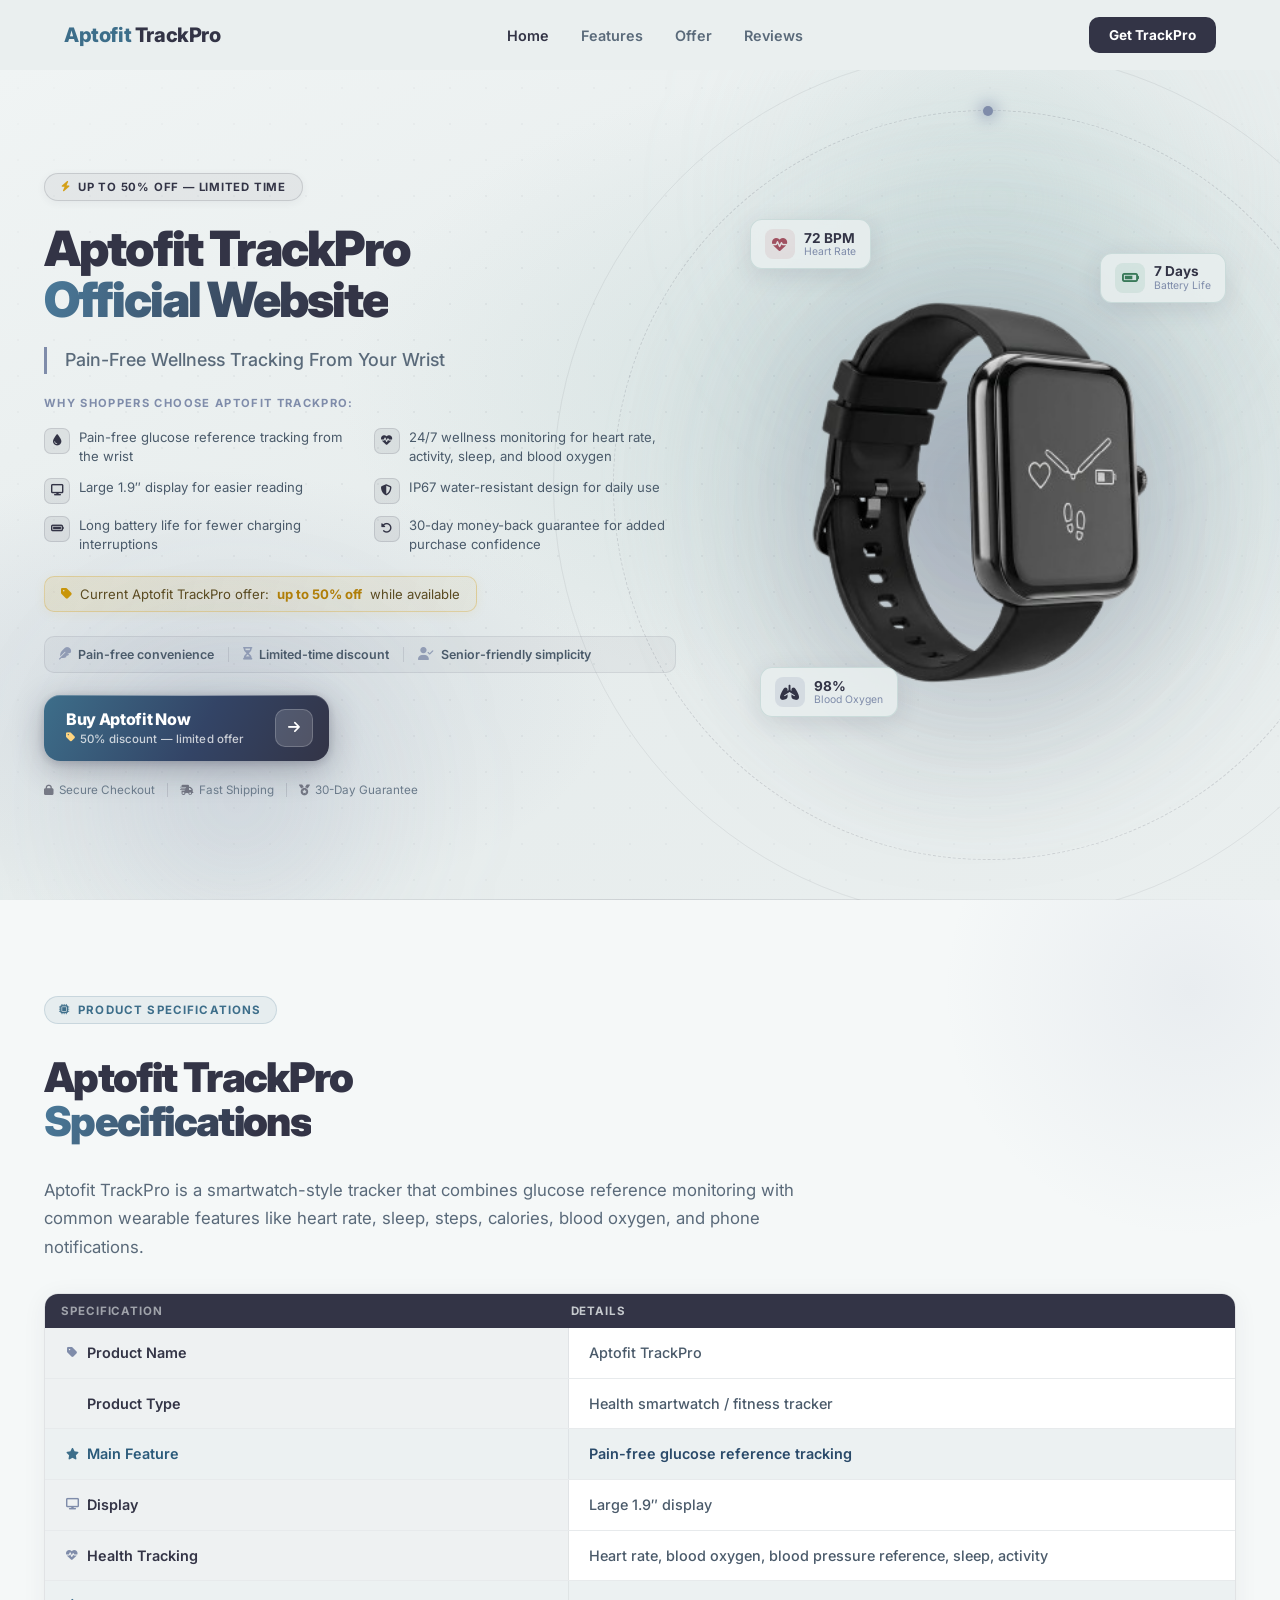
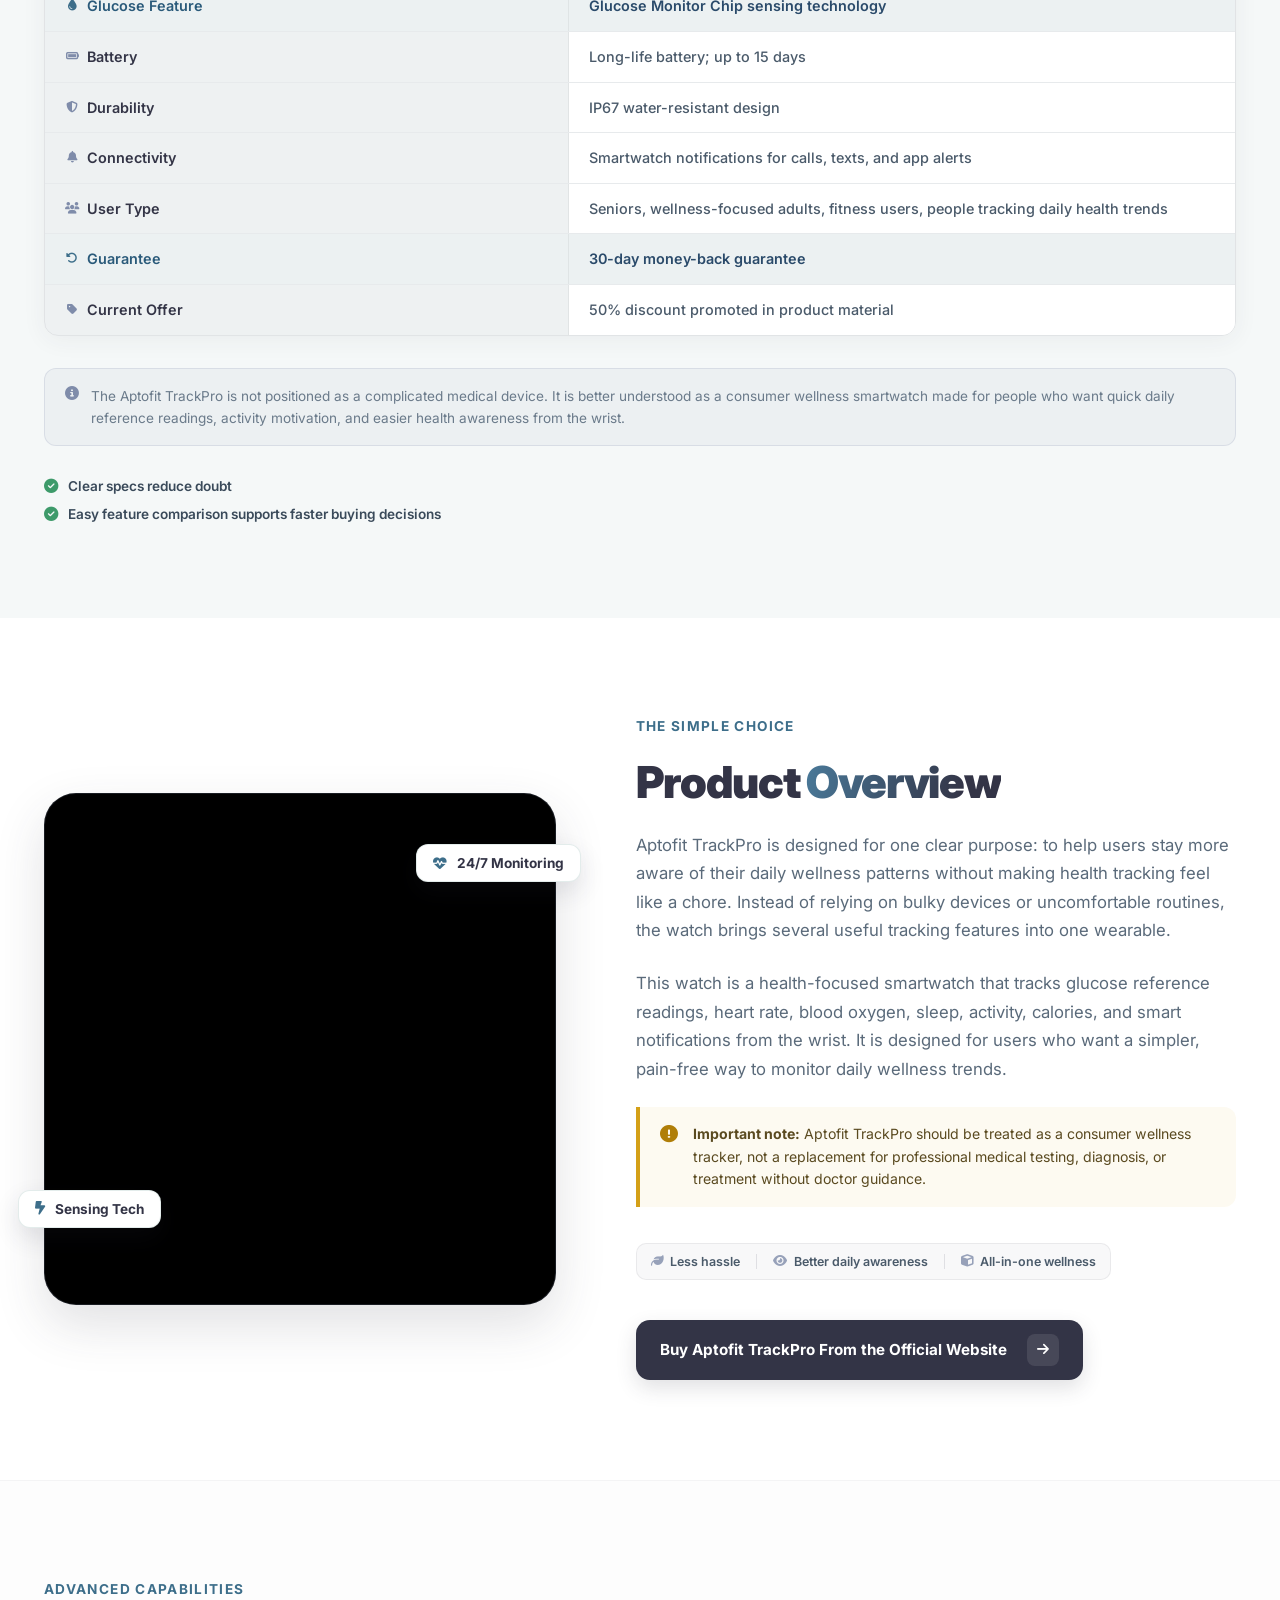
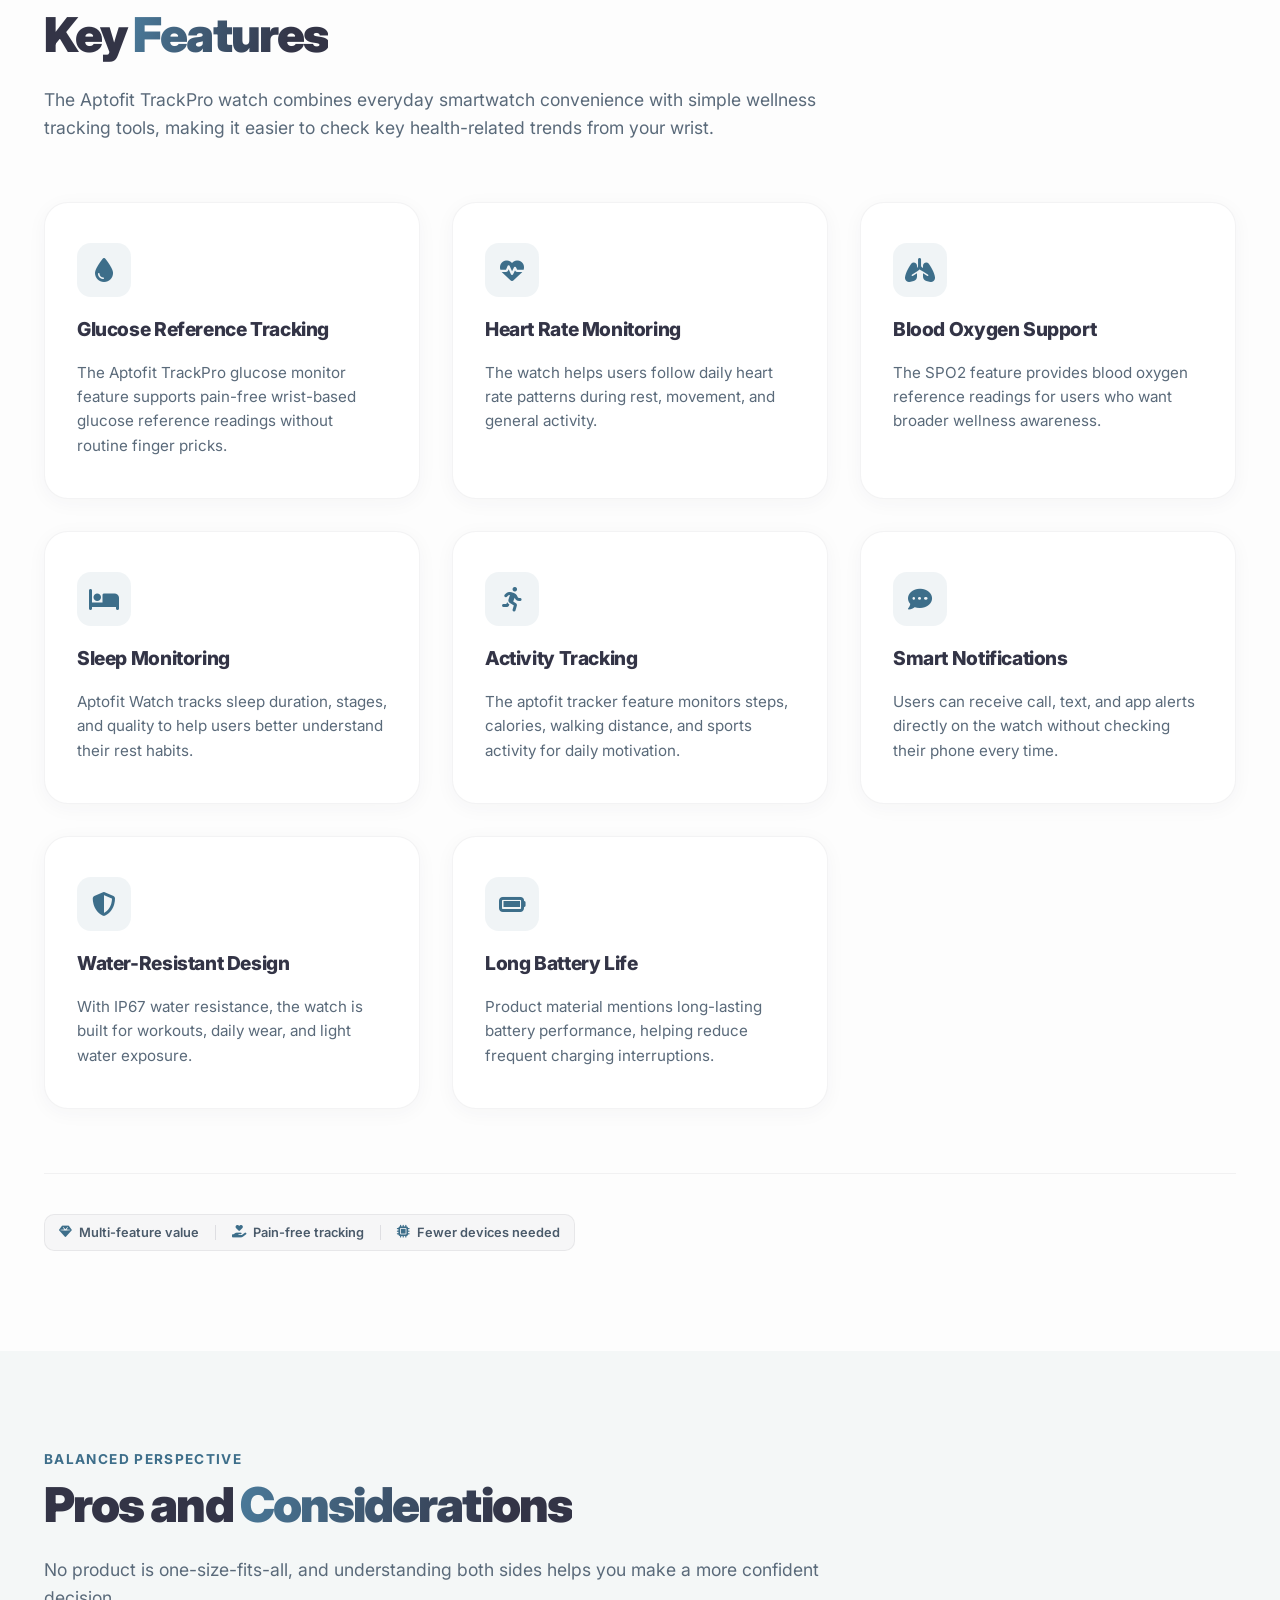
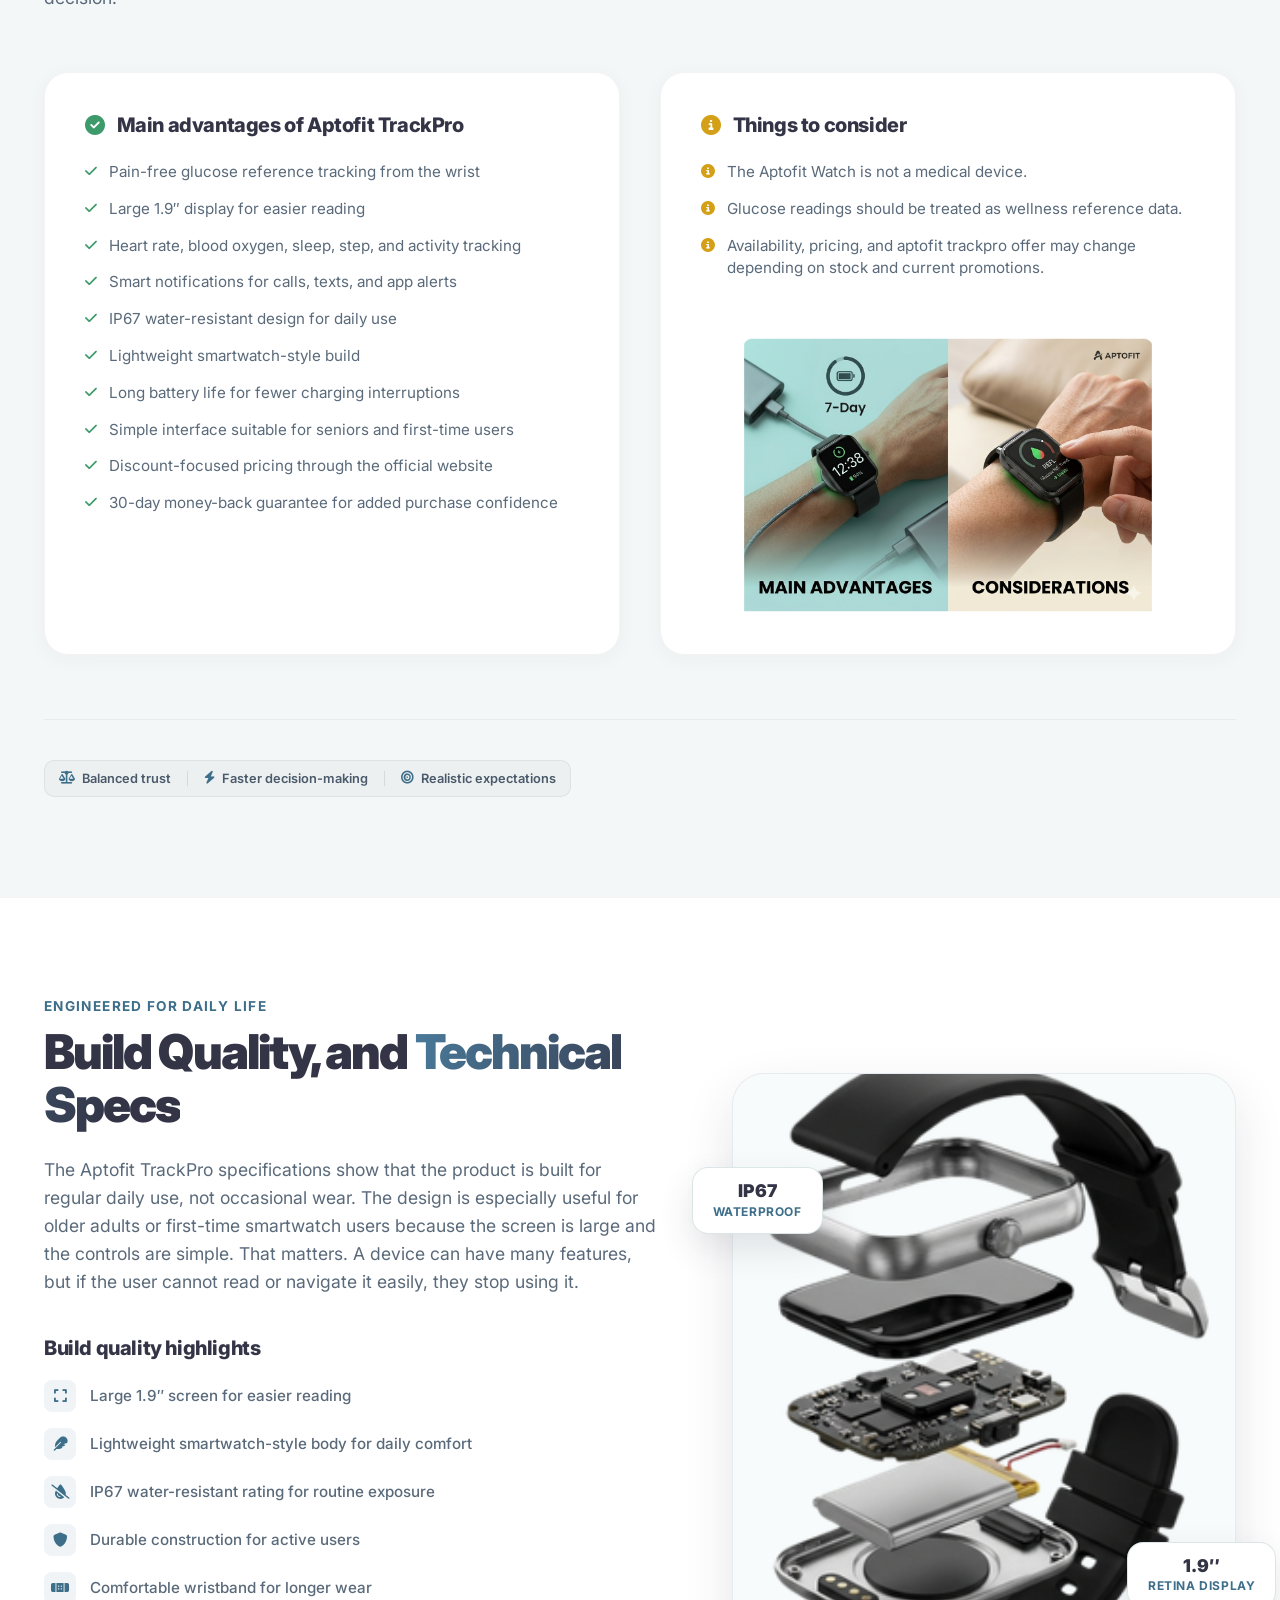
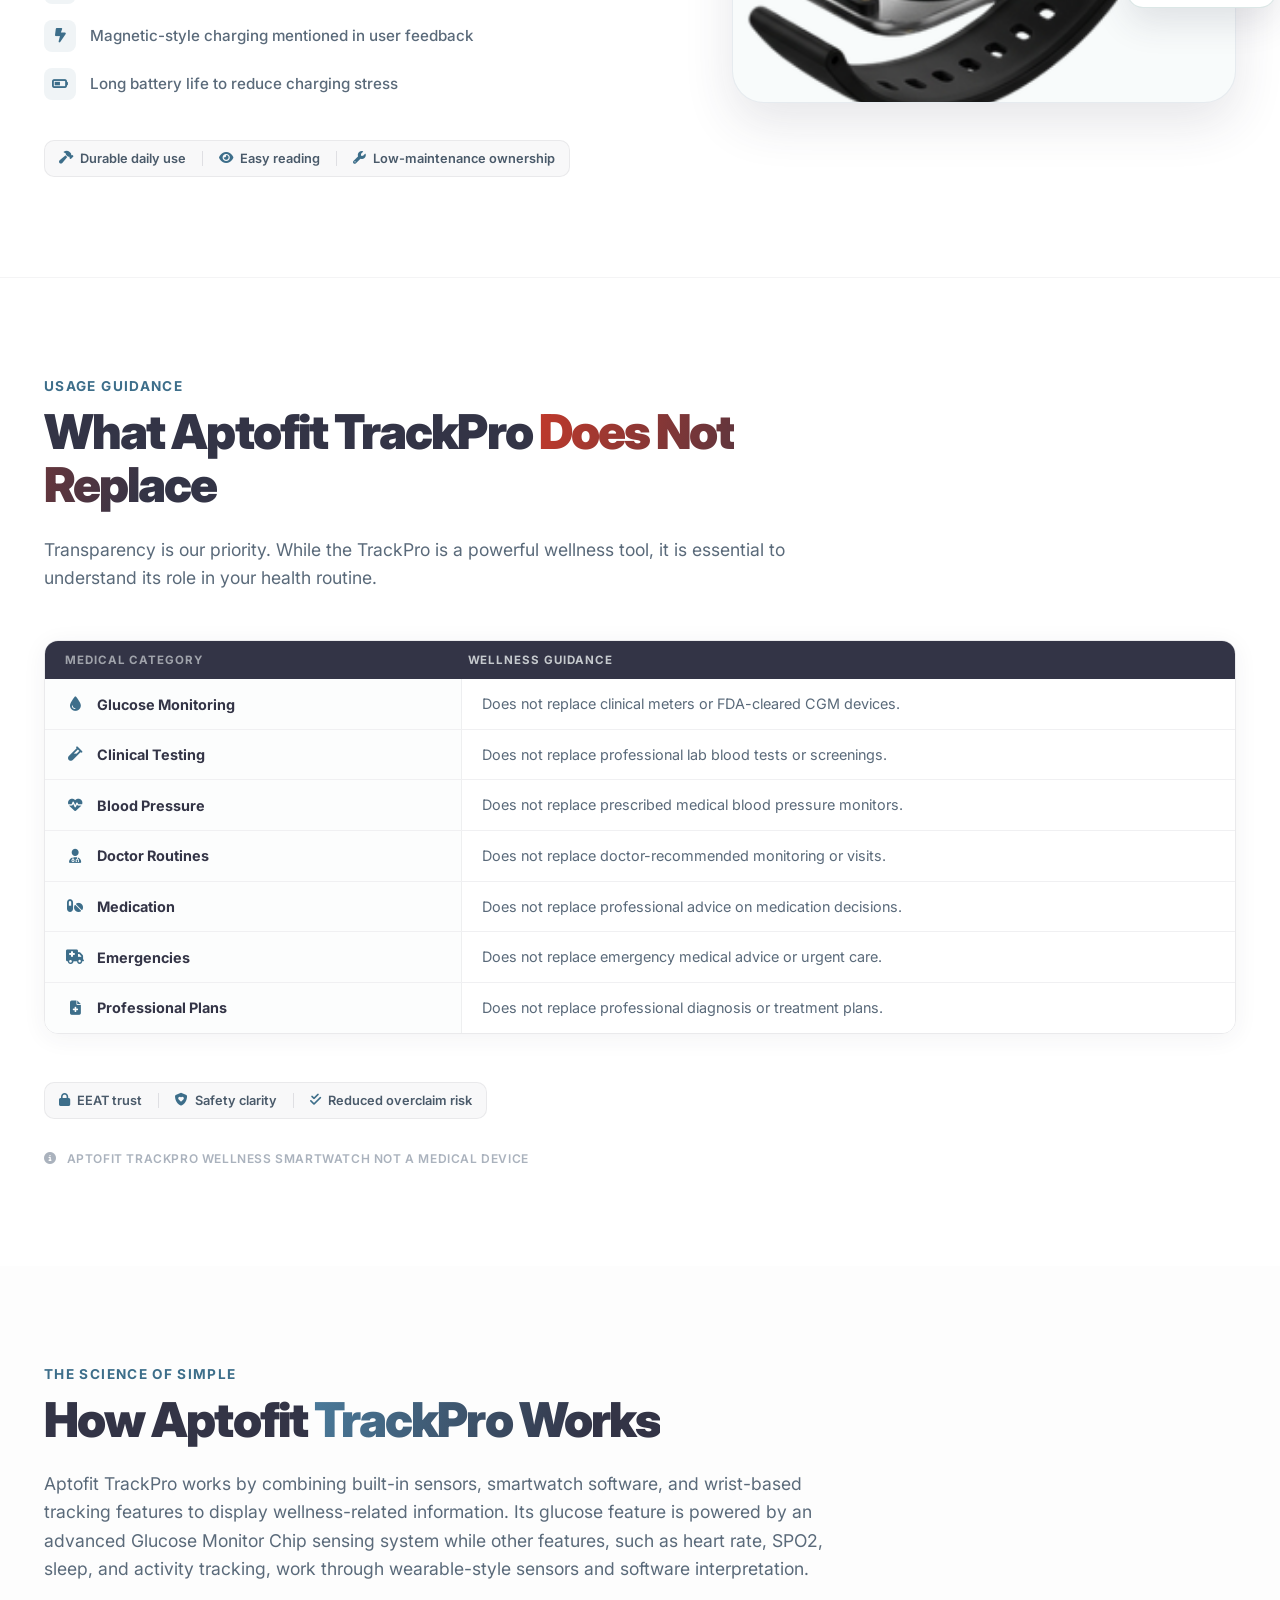
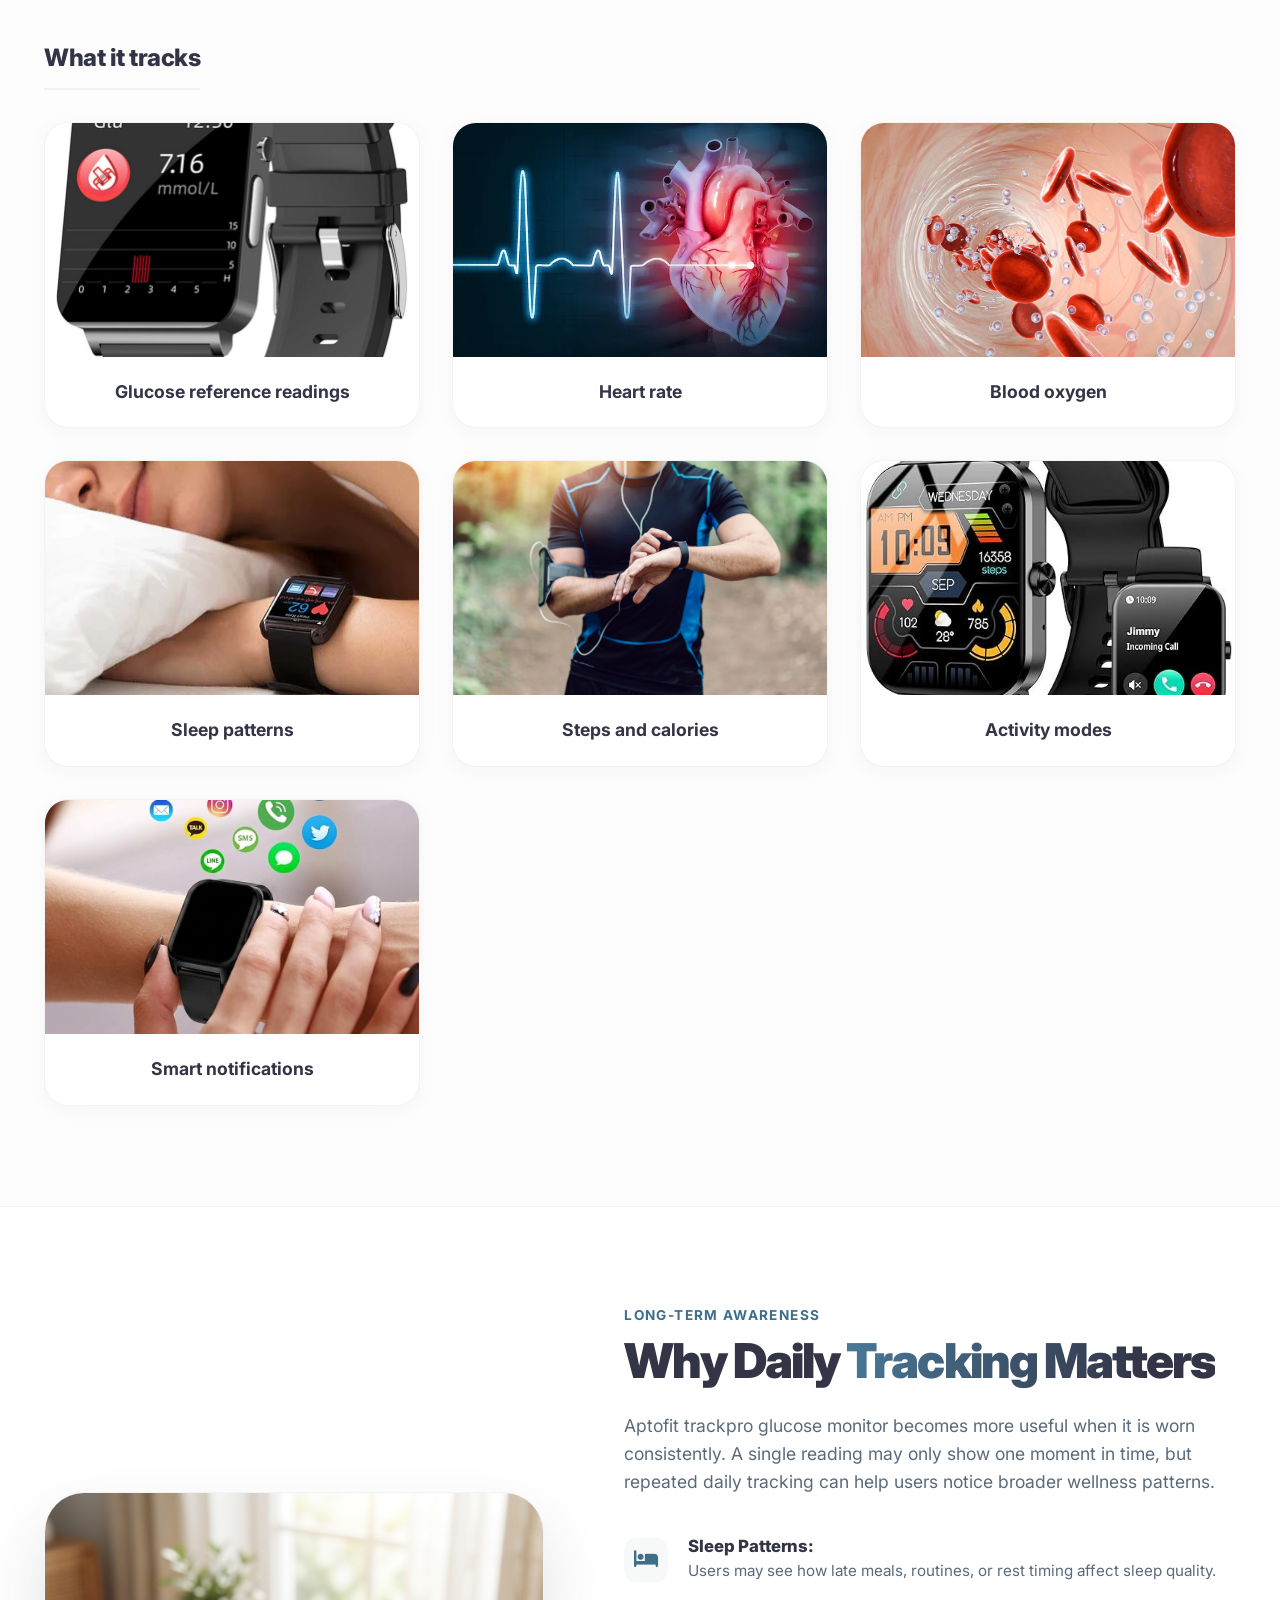
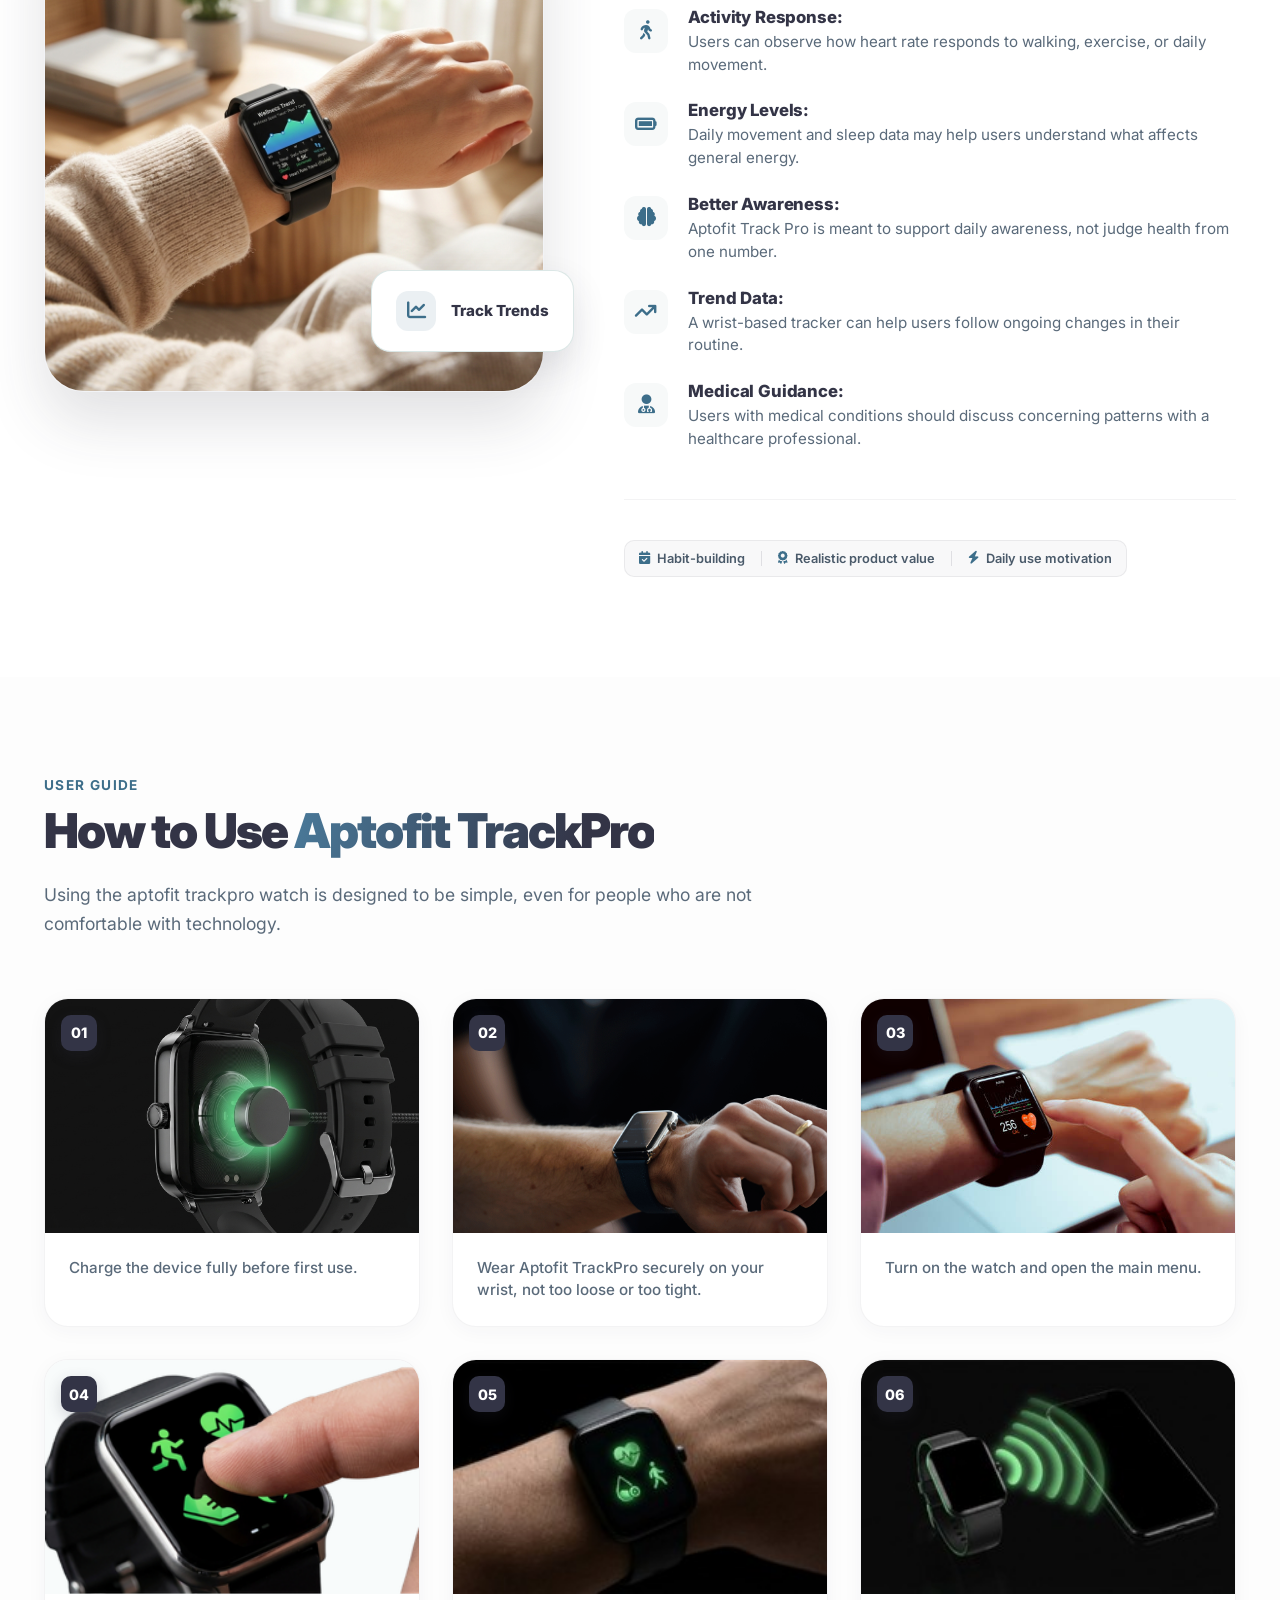
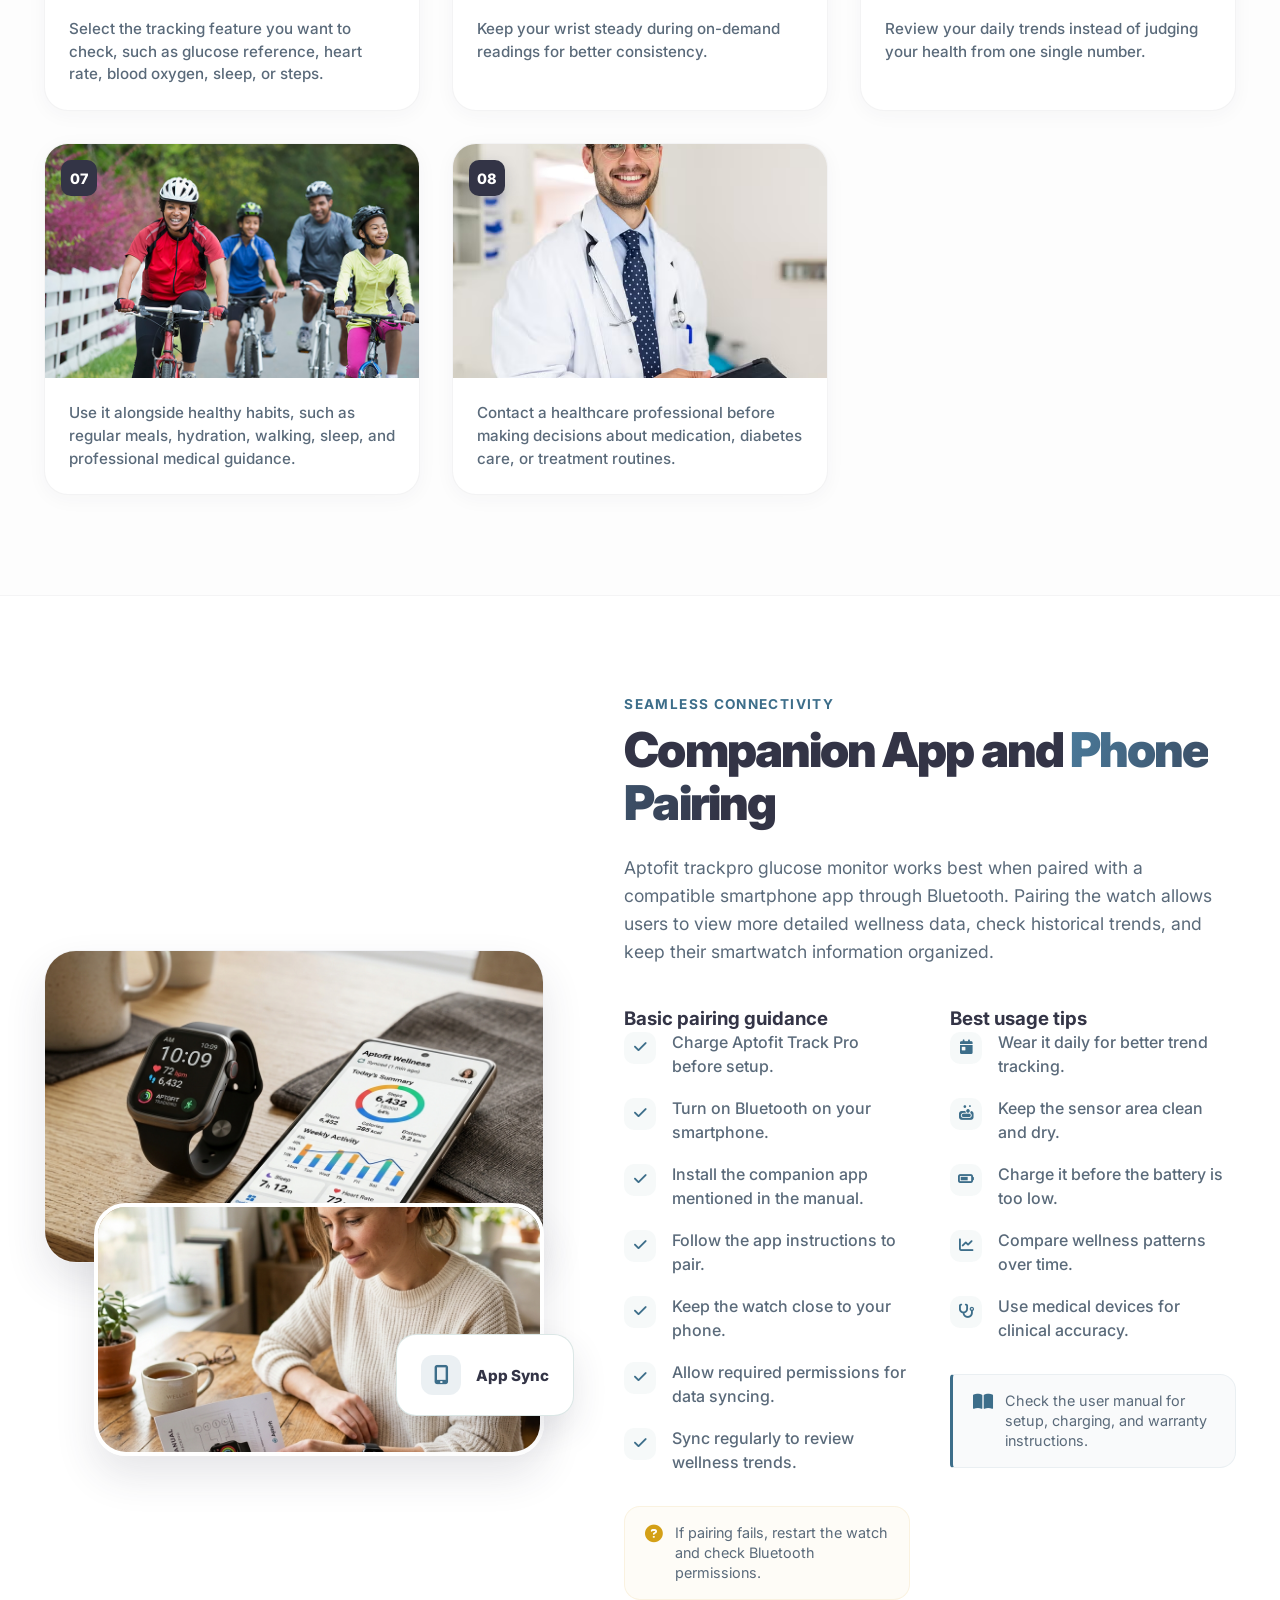
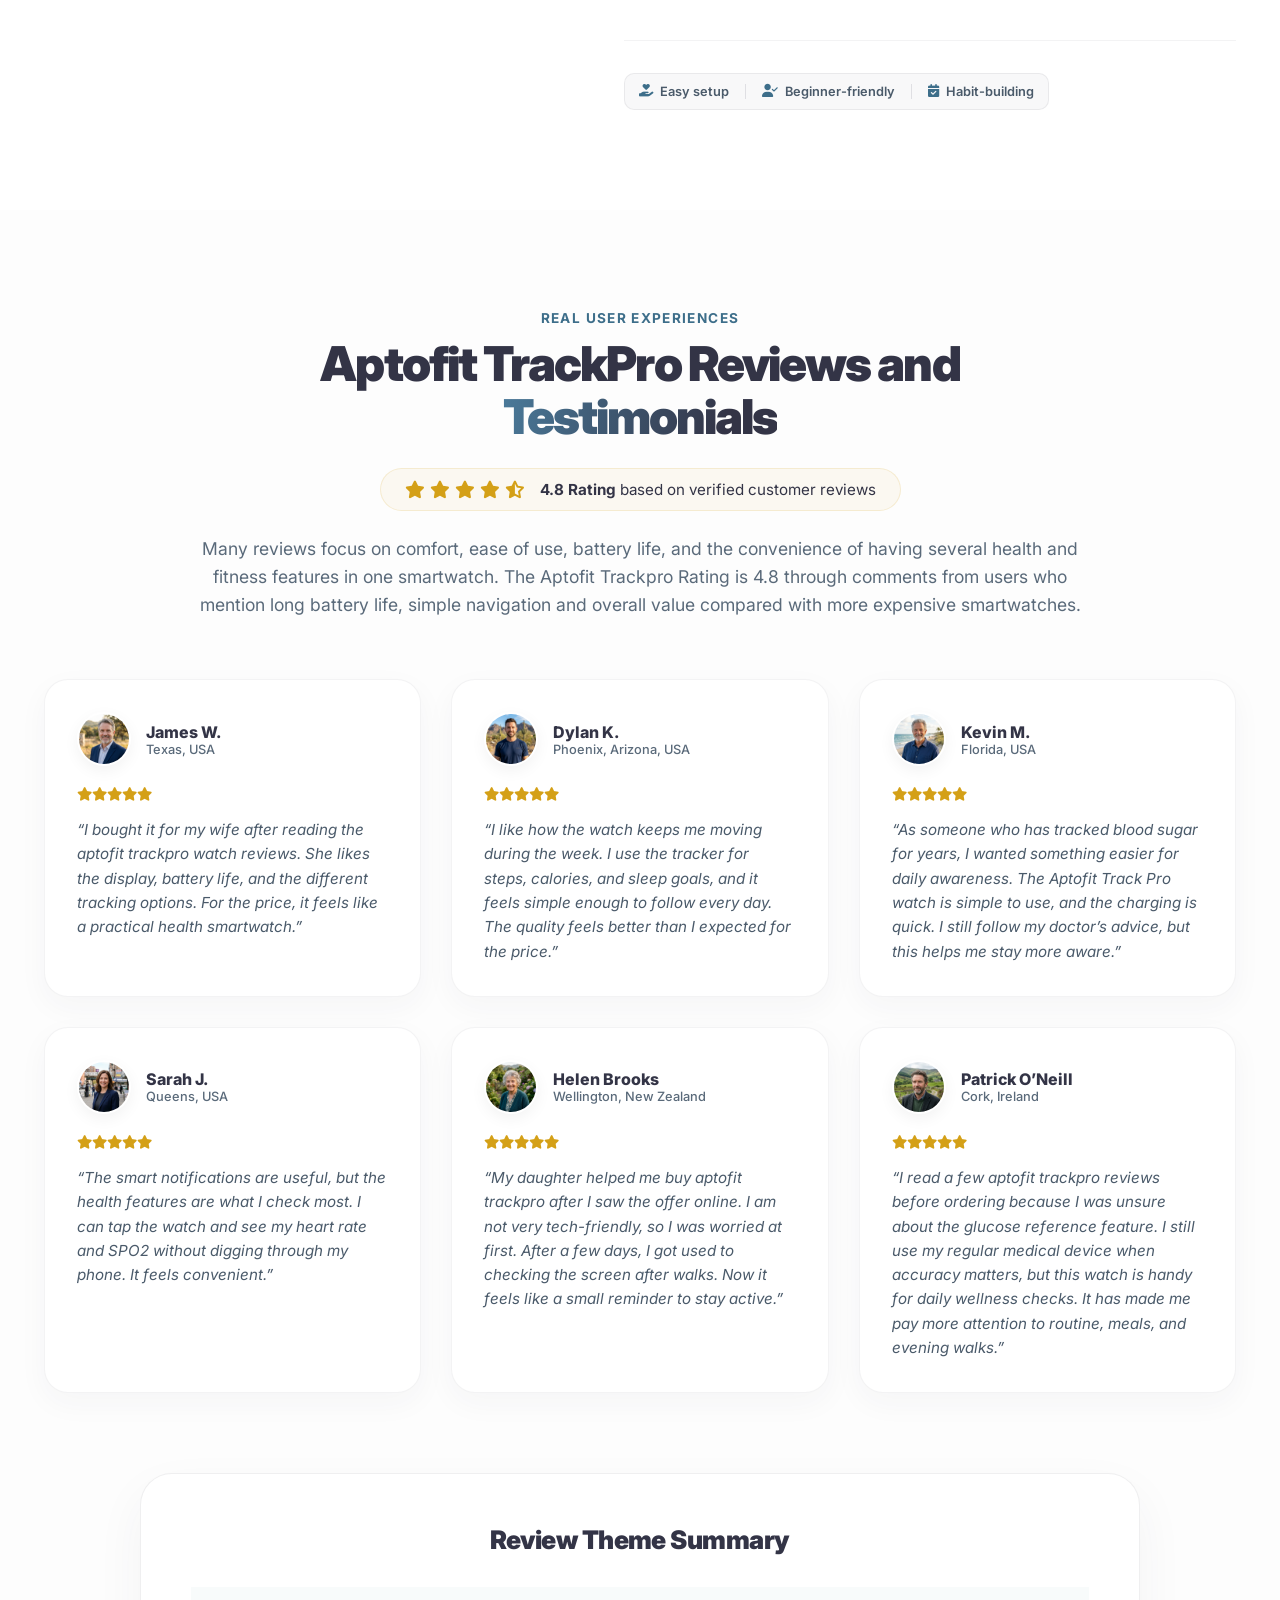
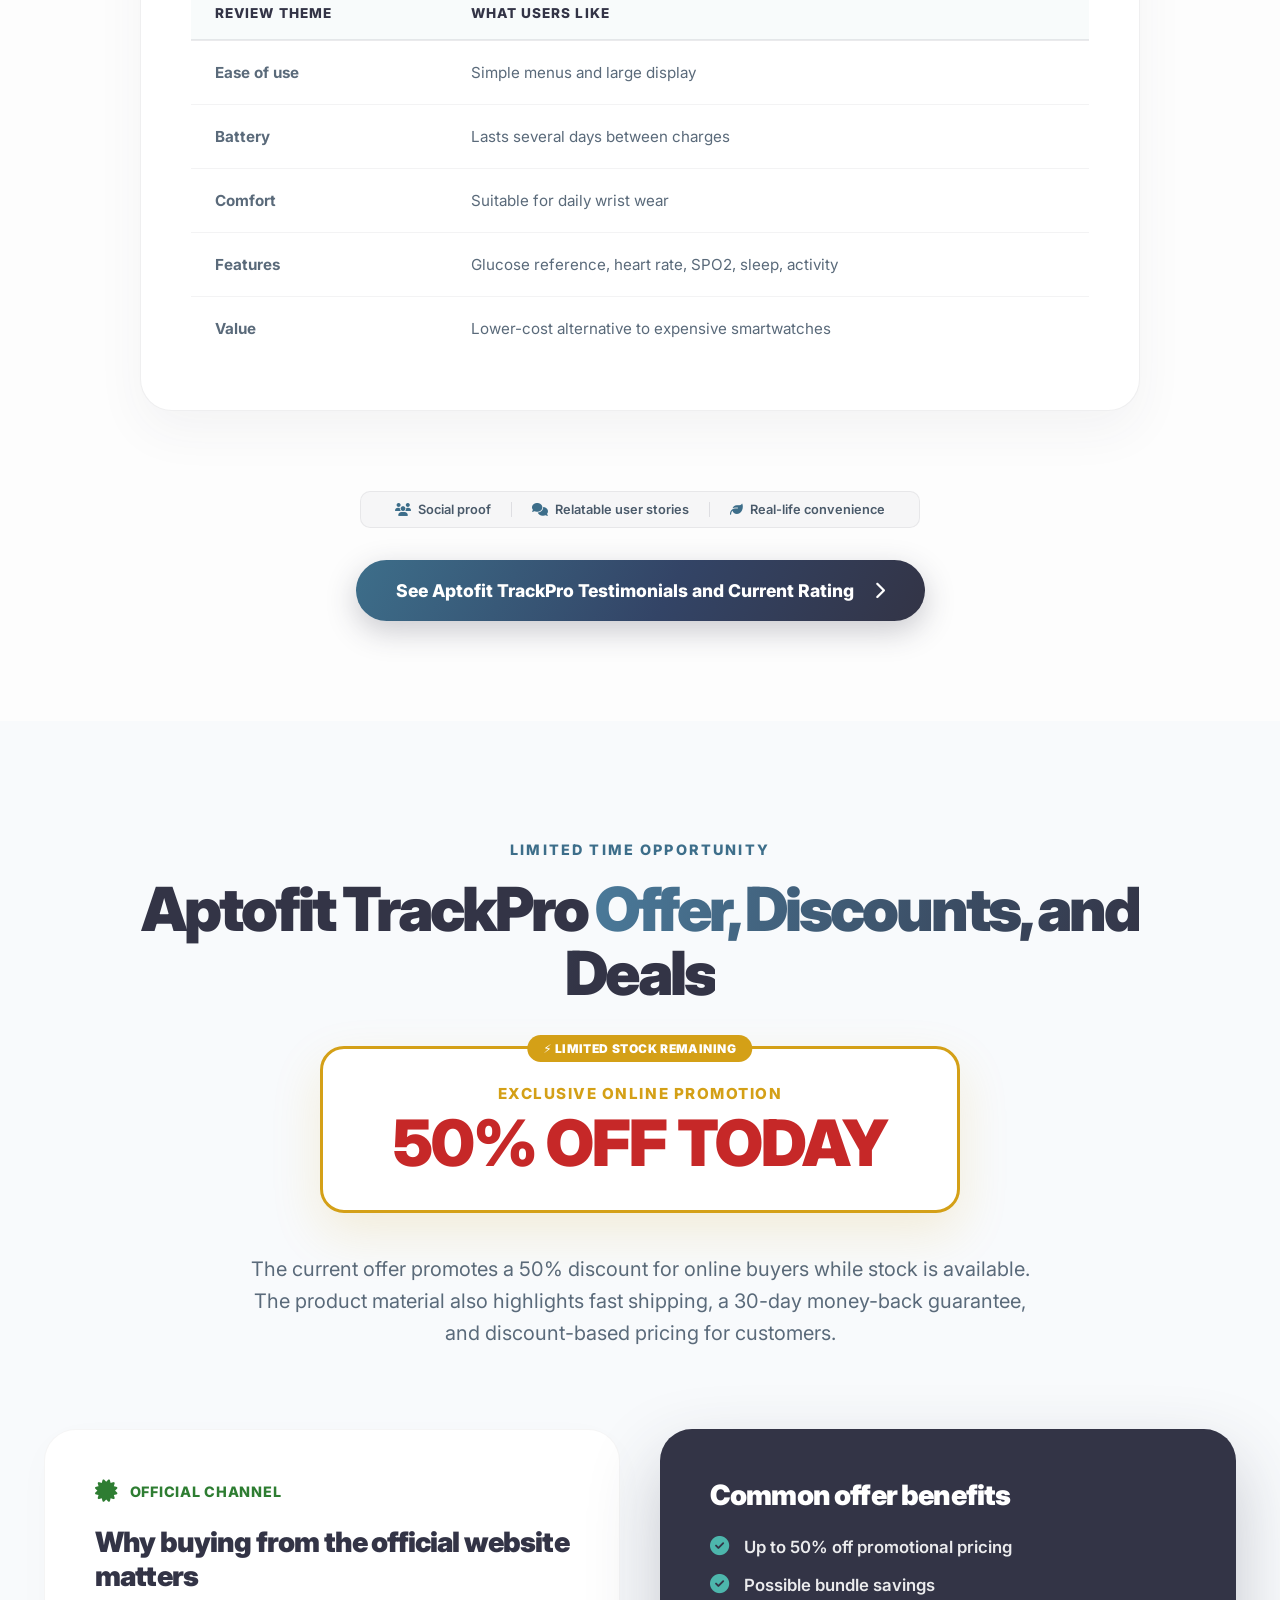
==== commit bd996fc8: "feat: add static pages, web assets, and metadata for enhanced site structure and SEO compliance" ====
--- a/index.html
+++ b/index.html
@@ -4,16 +4,293 @@
 <head>
     <meta charset="UTF-8" />
     <meta name="viewport" content="width=device-width, initial-scale=1.0" />
-    <title>Aptofit TrackPro Official Website - Pain-Free Wellness Tracking From Your Wrist</title>
-    <meta name="description"
-        content="Aptofit TrackPro Official Website. Pain-free glucose reference tracking, 24/7 heart rate, sleep & blood oxygen monitoring. Up to 50% off - limited time." />
-    <link rel="canonical" href="https://www.aptofit.com/" />
+    <title>Aptofit TrackPro - Advanced Wellness Smartwatch with Glucose Tracking</title>
+    <meta name="description" content="Discover Aptofit TrackPro, the independent wellness smartwatch for pain-free glucose reference tracking, heart rate, SPO2, and sleep monitoring. 50% OFF Today!">
+    <meta name="keywords" content="Aptofit TrackPro, wellness smartwatch, glucose tracking watch, fitness tracker, Aptofit watch reviews, Aptofit price, health monitor watch">
+    
+    <!-- Canonical Link -->
+    <link rel="canonical" href="https://www.aptofittrackpro.store/">
+
+    <!-- Favicons -->
+    <link rel="apple-touch-icon" sizes="180x180" href="public/apple-touch-icon.png">
+    <link rel="icon" type="image/png" sizes="32x32" href="public/favicon-32x32.png">
+    <link rel="icon" type="image/png" sizes="16x16" href="public/favicon-16x16.png">
+    <link rel="shortcut icon" href="public/favicon.ico">
+    <link rel="manifest" href="public/site.webmanifest">
+
+    <!-- Open Graph / Facebook -->
+    <meta property="og:type" content="website">
+    <meta property="og:url" content="https://www.aptofittrackpro.store/">
+    <meta property="og:title" content="Aptofit TrackPro - Advanced Wellness Smartwatch">
+    <meta property="og:description" content="Track your wellness with Aptofit TrackPro. Pain-free glucose reference, heart rate, and sleep monitoring in one premium device.">
+    <meta property="og:image" content="https://www.aptofittrackpro.store/public/hero.webp">
+
+    <!-- Twitter -->
+    <meta property="twitter:card" content="summary_large_image">
+    <meta property="twitter:url" content="https://www.aptofittrackpro.store/">
+    <meta property="twitter:title" content="Aptofit TrackPro - Advanced Wellness Smartwatch">
+    <meta property="twitter:description" content="Track your wellness with Aptofit TrackPro. Pain-free glucose reference, heart rate, and sleep monitoring in one premium device.">
+    <meta property="twitter:image" content="https://www.aptofittrackpro.store/public/hero.webp">
+
+    <!-- Google Fonts & Icons -->
     <link rel="preconnect" href="https://fonts.googleapis.com" />
     <link rel="preconnect" href="https://fonts.gstatic.com" crossorigin />
-    <link href="https://fonts.googleapis.com/css2?family=Inter:wght@400;500;600;700;800;900&display=swap"
-        rel="stylesheet" />
+    <link href="https://fonts.googleapis.com/css2?family=Inter:wght@400;500;600;700;800;900&display=swap" rel="stylesheet" />
     <link rel="stylesheet" href="https://cdnjs.cloudflare.com/ajax/libs/font-awesome/6.5.0/css/all.min.css" />
     <link rel="stylesheet" href="style.css" />
+
+    <!-- Schema Markup -->
+    <script type="application/ld+json">
+    {
+      "@context": "https://schema.org/",
+      "@type": "Product",
+      "name": "Aptofit TrackPro",
+      "image": [
+        "https://www.aptofittrackpro.store/public/product1.webp",
+        "https://www.aptofittrackpro.store/public/product2.webp",
+        "https://www.aptofittrackpro.store/public/product3.webp"
+      ],
+      "description": "An independent wellness smartwatch designed for pain-free glucose reference tracking, heart rate monitoring, SPO2, sleep tracking, and daily activity motivation.",
+      "brand": {
+        "@type": "Brand",
+        "name": "Aptofit"
+      },
+      "offers": {
+        "@type": "AggregateOffer",
+        "url": "https://www.aptofittrackpro.store/#pricing",
+        "priceCurrency": "USD",
+        "lowPrice": "32.49",
+        "highPrice": "59.99",
+        "offerCount": "4",
+        "availability": "https://schema.org/InStock"
+      },
+      "aggregateRating": {
+        "@type": "AggregateRating",
+        "ratingValue": "4.8",
+        "bestRating": "5",
+        "worstRating": "1",
+        "ratingCount": "1250"
+      },
+      "review": [
+        {
+          "@type": "Review",
+          "reviewRating": {
+            "@type": "Rating",
+            "ratingValue": "5",
+            "bestRating": "5"
+          },
+          "author": {
+            "@type": "Person",
+            "name": "James W."
+          },
+          "reviewBody": "I bought it for my wife after reading the aptofit trackpro watch reviews. She likes the display, battery life, and the different tracking options. For the price, it feels like a practical health smartwatch."
+        },
+        {
+          "@type": "Review",
+          "reviewRating": {
+            "@type": "Rating",
+            "ratingValue": "5",
+            "bestRating": "5"
+          },
+          "author": {
+            "@type": "Person",
+            "name": "Dylan K."
+          },
+          "reviewBody": "I like how the watch keeps me moving during the week. I use the tracker for steps, calories, and sleep goals, and it feels simple enough to follow every day. The quality feels better than I expected for the price."
+        },
+        {
+          "@type": "Review",
+          "reviewRating": {
+            "@type": "Rating",
+            "ratingValue": "5",
+            "bestRating": "5"
+          },
+          "author": {
+            "@type": "Person",
+            "name": "Kevin M."
+          },
+          "reviewBody": "As someone who has tracked blood sugar for years, I wanted something easier for daily awareness. The Aptofit Track Pro watch is simple to use, and the charging is quick. I still follow my doctor’s advice, but this helps me stay more aware."
+        },
+        {
+          "@type": "Review",
+          "reviewRating": {
+            "@type": "Rating",
+            "ratingValue": "5",
+            "bestRating": "5"
+          },
+          "author": {
+            "@type": "Person",
+            "name": "Sarah J."
+          },
+          "reviewBody": "The smart notifications are useful, but the health features are what I check most. I can tap the watch and see my heart rate and SPO2 without digging through my phone. It feels convenient."
+        },
+        {
+          "@type": "Review",
+          "reviewRating": {
+            "@type": "Rating",
+            "ratingValue": "5",
+            "bestRating": "5"
+          },
+          "author": {
+            "@type": "Person",
+            "name": "Helen Brooks"
+          },
+          "reviewBody": "My daughter helped me buy aptofit trackpro after I saw the offer online. I am not very tech-friendly, so I was worried at first. After a few days, I got used to checking the screen after walks. Now it feels like a small reminder to stay active."
+        },
+        {
+          "@type": "Review",
+          "reviewRating": {
+            "@type": "Rating",
+            "ratingValue": "5",
+            "bestRating": "5"
+          },
+          "author": {
+            "@type": "Person",
+            "name": "Patrick O’Neill"
+          },
+          "reviewBody": "I read a few aptofit trackpro reviews before ordering because I was unsure about the glucose reference feature. I still use my regular medical device when accuracy matters, but this watch is handy for daily wellness checks. It has made me pay more attention to routine, meals, and evening walks."
+        }
+      ]
+    }
+    </script>
+
+    <script type="application/ld+json">
+    {
+      "@context": "https://schema.org",
+      "@type": "FAQPage",
+      "mainEntity": [
+        {
+          "@type": "Question",
+          "name": "What is Aptofit TrackPro?",
+          "acceptedAnswer": {
+            "@type": "Answer",
+            "text": "Aptofit TrackPro is a health-focused smartwatch made for daily wellness tracking. It helps users follow reference readings for glucose, heart rate, blood oxygen, sleep, steps, calories, and activity from the wrist."
+          }
+        },
+        {
+          "@type": "Question",
+          "name": "Does Aptofit TrackPro work?",
+          "acceptedAnswer": {
+            "@type": "Answer",
+            "text": "Aptofit TrackPro works as a consumer wellness tracker for people who want easier visibility into daily health-related trends. It is best used for general awareness, habit tracking, and routine monitoring, not for medical diagnosis or treatment decisions."
+          }
+        },
+        {
+          "@type": "Question",
+          "name": "Is the Aptofit watch legit?",
+          "acceptedAnswer": {
+            "@type": "Answer",
+            "text": "The Aptofit watch is a wearable wellness device with smartwatch-style tracking features. Buyers should order through the official website, review the guarantee terms, and use the watch with realistic expectations as a wellness tracker."
+          }
+        },
+        {
+          "@type": "Question",
+          "name": "Is Aptofit TrackPro a medical device?",
+          "acceptedAnswer": {
+            "@type": "Answer",
+            "text": "No. Aptofit TrackPro should be treated as a consumer wellness smartwatch, not a medical device. Users with diabetes, blood pressure concerns, or other medical conditions should continue following professional advice and approved testing methods."
+          }
+        },
+        {
+          "@type": "Question",
+          "name": "Does Aptofit TrackPro monitor blood glucose?",
+          "acceptedAnswer": {
+            "@type": "Answer",
+            "text": "The watch includes a glucose reference tracking feature promoted for wrist-based wellness awareness. However, it should not replace clinical glucose meters, approved CGMs, lab testing, or doctor-directed monitoring."
+          }
+        },
+        {
+          "@type": "Question",
+          "name": "Is Aptofit TrackPro waterproof?",
+          "acceptedAnswer": {
+            "@type": "Answer",
+            "text": "Aptofit TrackPro is promoted with an IP67 water-resistant design, which makes it suitable for daily wear, sweat, workouts, and light water exposure. It should not be treated as a diving or swimming watch unless the official user manual clearly confirms that use."
+          }
+        },
+        {
+          "@type": "Question",
+          "name": "Where can I buy Aptofit TrackPro?",
+          "acceptedAnswer": {
+            "@type": "Answer",
+            "text": "The safest place to buy Aptofit TrackPro is through the official website. This helps buyers access the current offer, product details, bundle options, return policy, and customer support route."
+          }
+        },
+        {
+          "@type": "Question",
+          "name": "What is the Aptofit TrackPro price?",
+          "acceptedAnswer": {
+            "@type": "Answer",
+            "text": "The price may change depending on promotions, stock, and bundle availability. Current product material promotes a discount-focused offer, so buyers should check the official checkout page for the latest pricing before ordering."
+          }
+        },
+        {
+          "@type": "Question",
+          "name": "Are there Aptofit TrackPro discounts and deals?",
+          "acceptedAnswer": {
+            "@type": "Answer",
+            "text": "Yes. Aptofit TrackPro is commonly promoted with online discounts and bundle offers. The available deal may vary, so buyers should confirm the final price, quantity, shipping cost, and guarantee terms before payment."
+          }
+        },
+        {
+          "@type": "Question",
+          "name": "How long does the watch last?",
+          "acceptedAnswer": {
+            "@type": "Answer",
+            "text": "Battery life can vary based on usage, settings, notifications, and tracking frequency. Product material mentions long battery performance, but users should check the official aptofit trackpro specifications and user manual for the most accurate battery guidance."
+          }
+        },
+        {
+          "@type": "Question",
+          "name": "How long does Aptofit TrackPro take to set up?",
+          "acceptedAnswer": {
+            "@type": "Answer",
+            "text": "Most users should be able to complete the basic setup within a few minutes. Setup usually involves charging the watch, turning it on, pairing it with the companion app if available, and adjusting basic settings."
+          }
+        },
+        {
+          "@type": "Question",
+          "name": "Is there a smartwatch that checks blood sugar?",
+          "acceptedAnswer": {
+            "@type": "Answer",
+            "text": "Some wellness smartwatches promote glucose reference tracking from the wrist, including Aptofit TrackPro. However, users should understand that smartwatch-based glucose features are not the same as approved medical glucose monitors or CGMs."
+          }
+        },
+        {
+          "@type": "Question",
+          "name": "Is Aptofit TrackPro easy for seniors to use?",
+          "acceptedAnswer": {
+            "@type": "Answer",
+            "text": "Yes. The large display, simple wrist-based design, and easy access to daily wellness readings make it suitable for seniors or first-time smartwatch users who prefer a less complicated device."
+          }
+        },
+        {
+          "@type": "Question",
+          "name": "Is there an Aptofit TrackPro user manual?",
+          "acceptedAnswer": {
+            "@type": "Answer",
+            "text": "A user manual will be included or provided after purchase. It can help with charging, setup, pairing, feature navigation, care instructions, warranty details, and safe usage guidance."
+          }
+        }
+      ]
+    }
+    </script>
+
+    <script type="application/ld+json">
+    {
+      "@context": "https://schema.org",
+      "@type": "Organization",
+      "name": "Aptofit TrackPro Store",
+      "url": "https://www.aptofittrackpro.store/",
+      "logo": "https://www.aptofittrackpro.store/apple-touch-icon.png",
+      "contactPoint": {
+        "@type": "ContactPoint",
+        "telephone": "+852 4729 6611",
+        "contactType": "customer service",
+        "email": "support@aptofittrackpro.store",
+        "areaServed": "Worldwide"
+      }
+    }
+    </script>
 </head>
 
 <body>
@@ -2558,6 +2835,8 @@
                     <ul class="footer__links">
                         <li><a href="#hero">Home</a></li>
                         <li><a href="about.html">About Us</a></li>
+                        <li><a href="disclosure.html">Disclosure</a></li>
+                        <li><a href="write-for-us.html">Write for Us</a></li>
                         <li><a href="#hero">Features</a></li>
                         <li><a href="#pricing">Pricing</a></li>
                         <li><a href="#faq">FAQ</a></li>
@@ -2569,7 +2848,7 @@
                 <div class="footer__col">
                     <h4 class="footer__title">Support</h4>
                     <ul class="footer__links">
-                        <li><a href="#support">Contact Us</a></li>
+                        <li><a href="contact.html">Contact Us</a></li>
                         <li><a href="returns.html">Shipping & Returns</a></li>
                         <li><a href="privacy.html">Privacy Policy</a></li>
                         <li><a href="terms.html">Terms of Service</a></li>
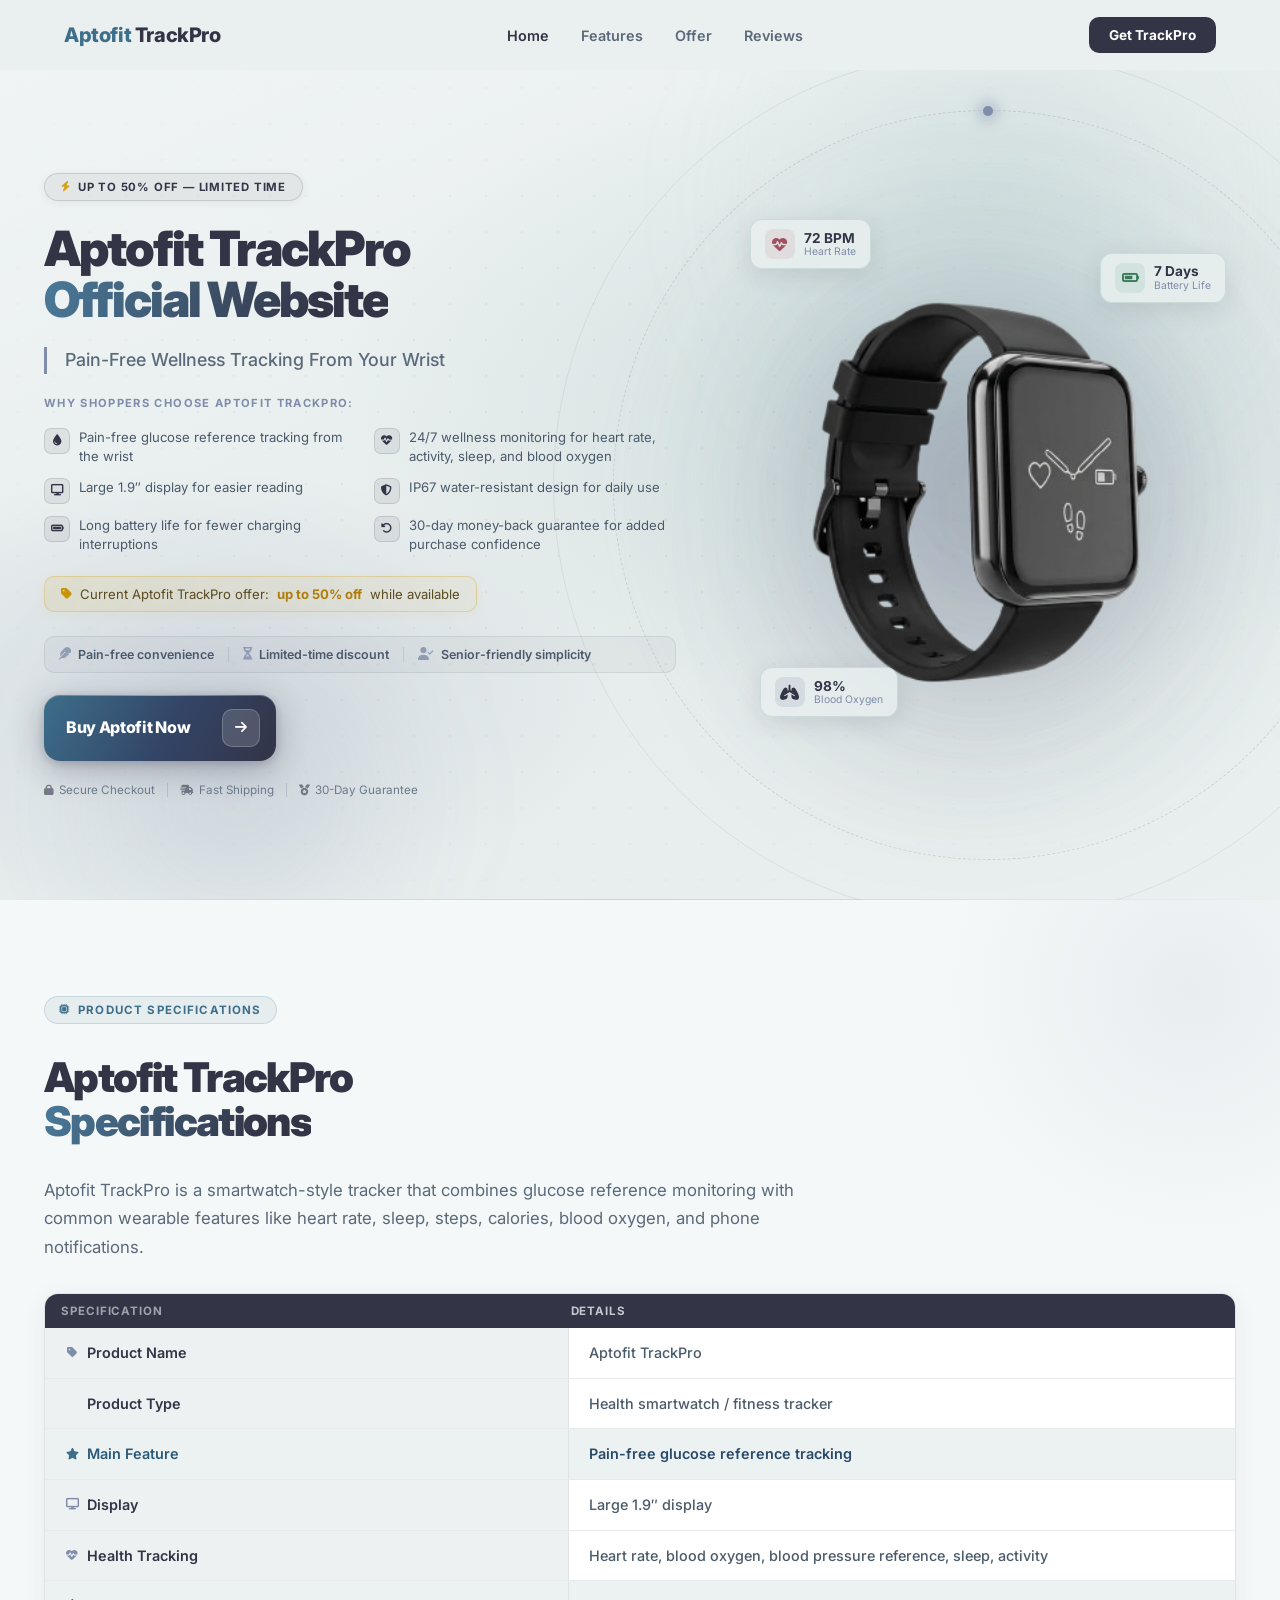
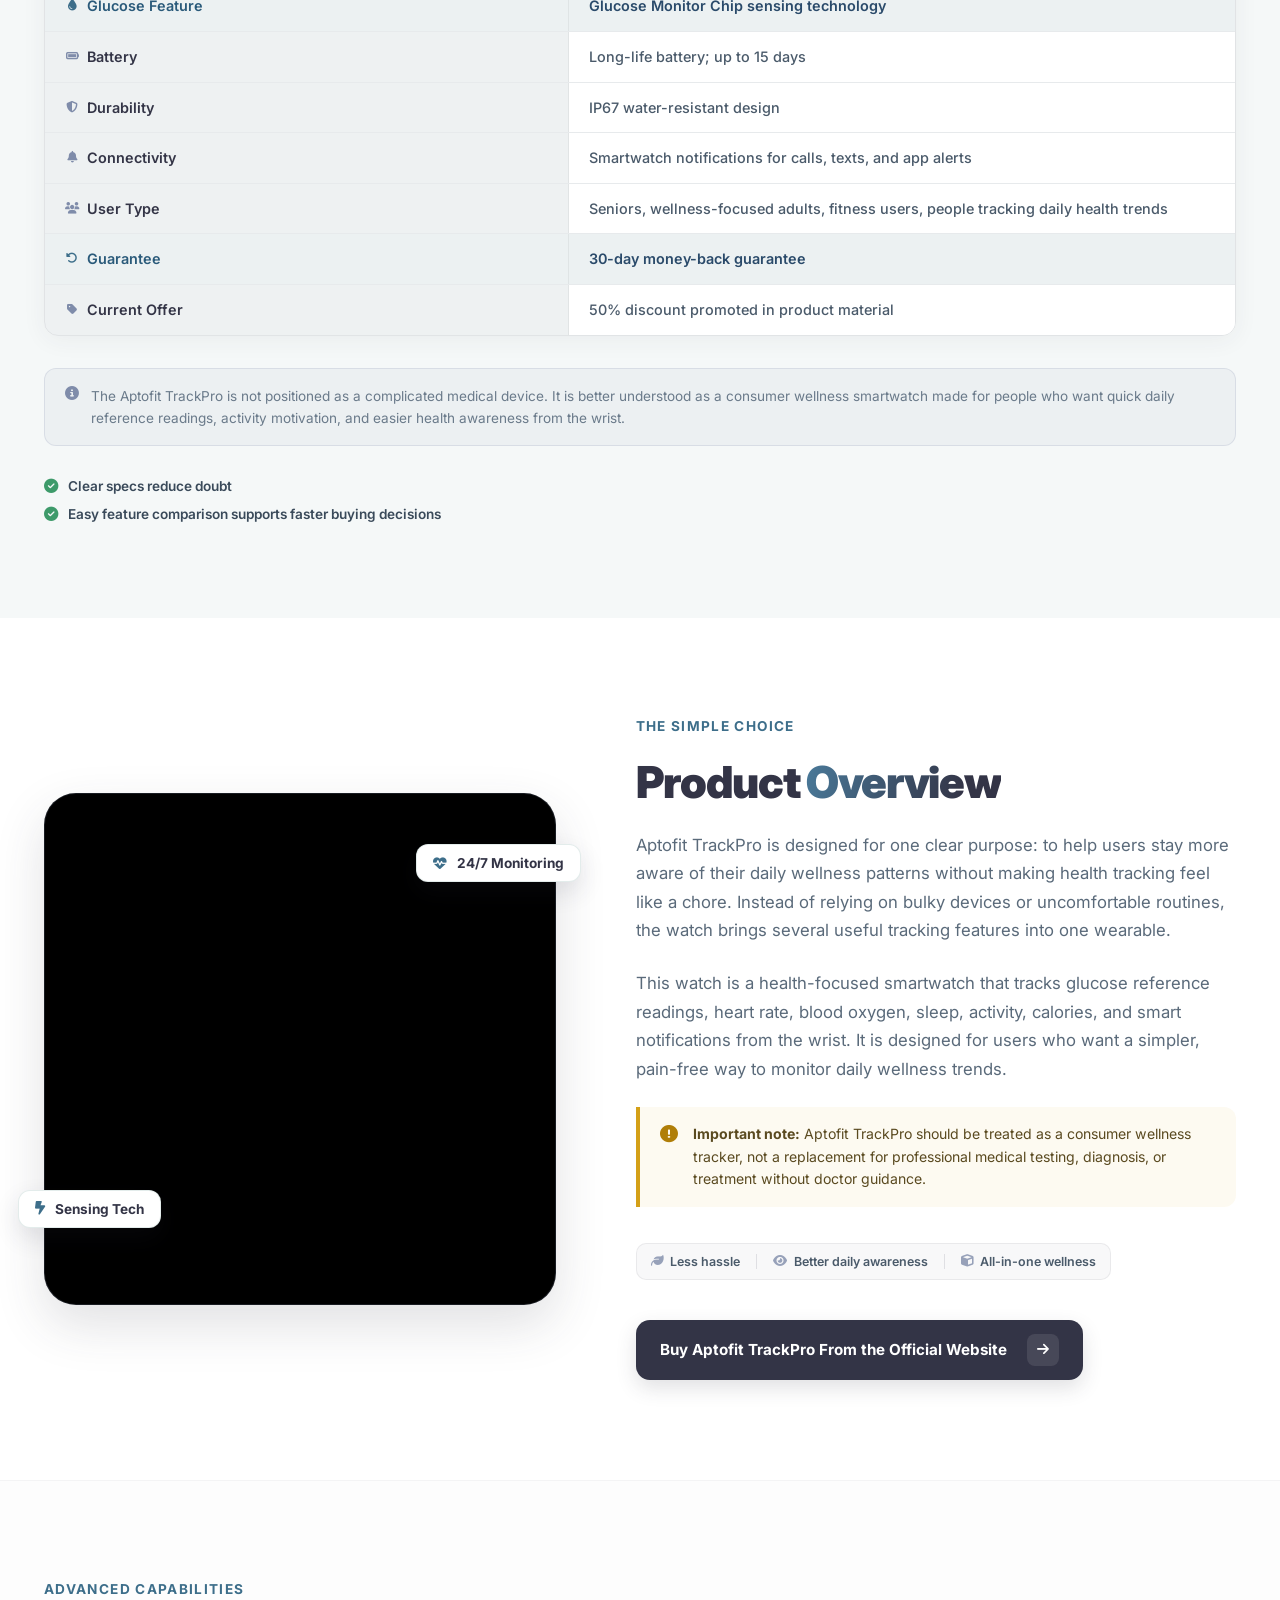
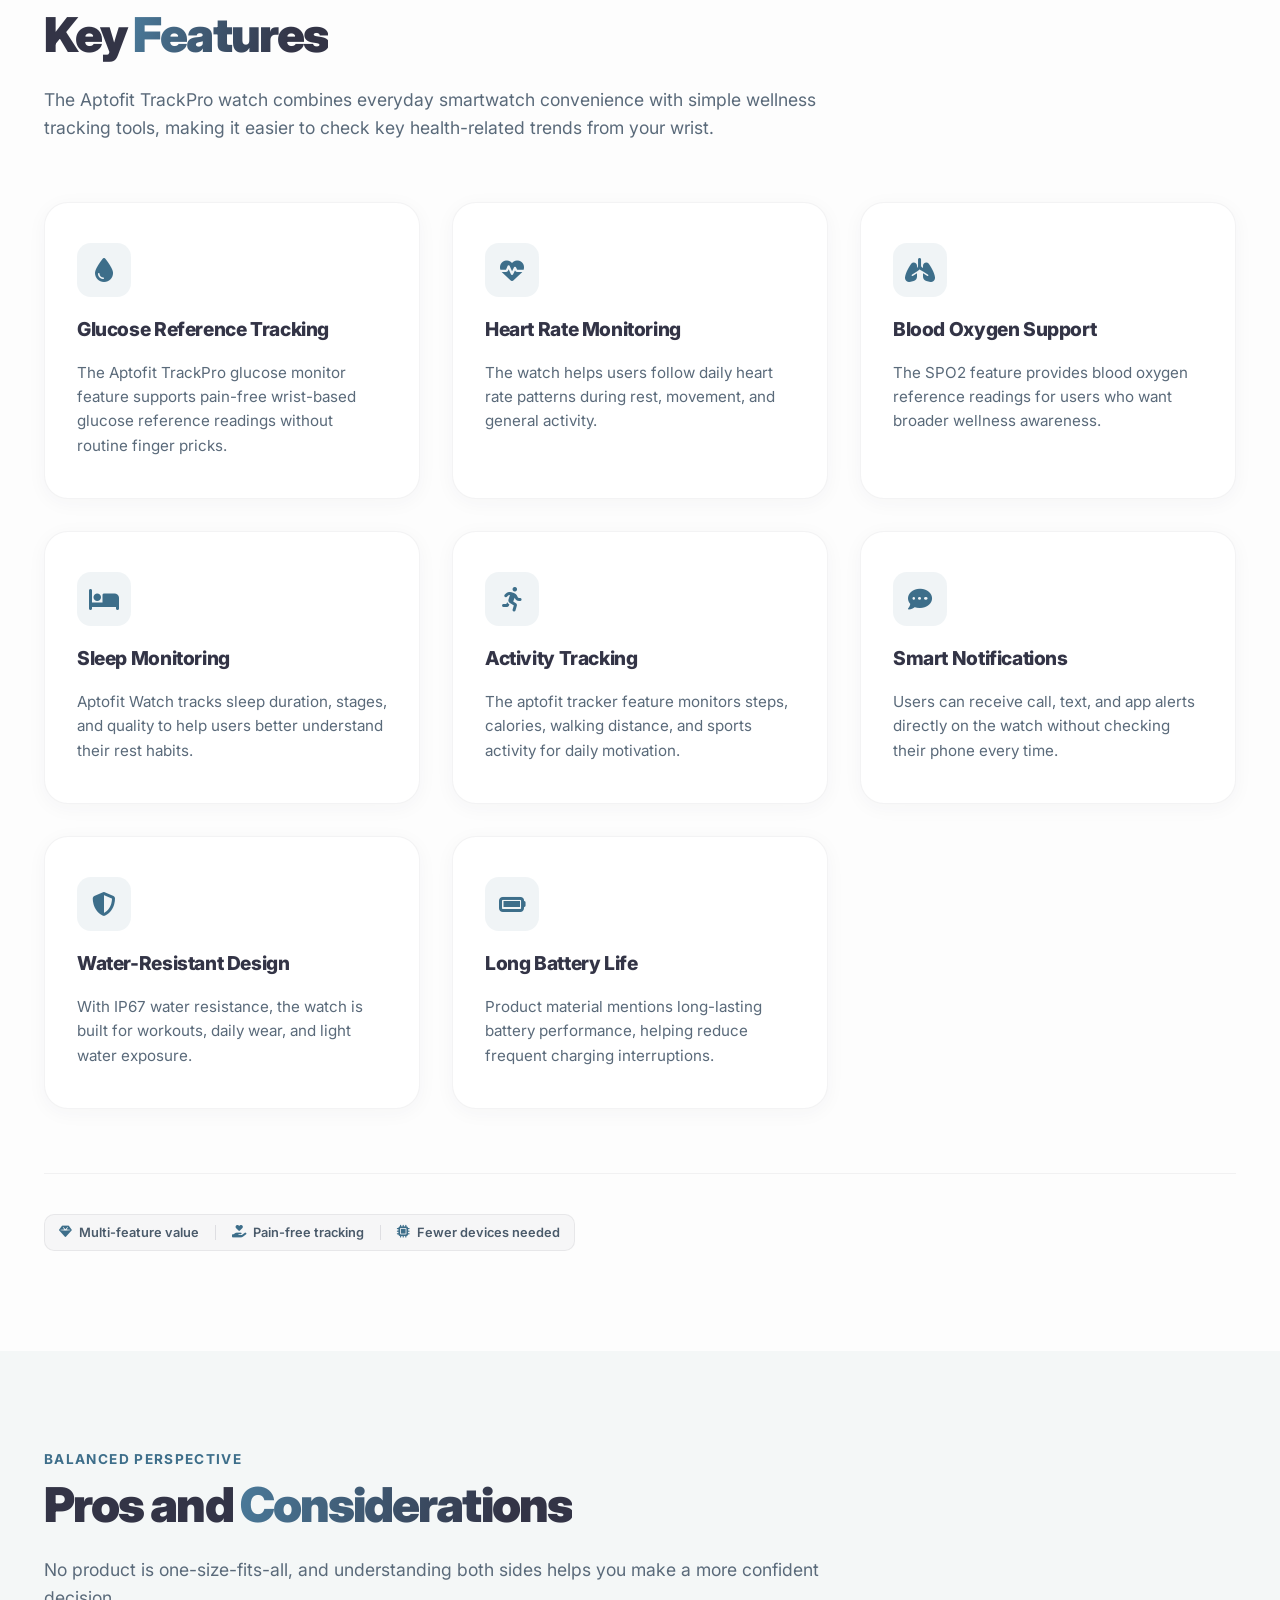
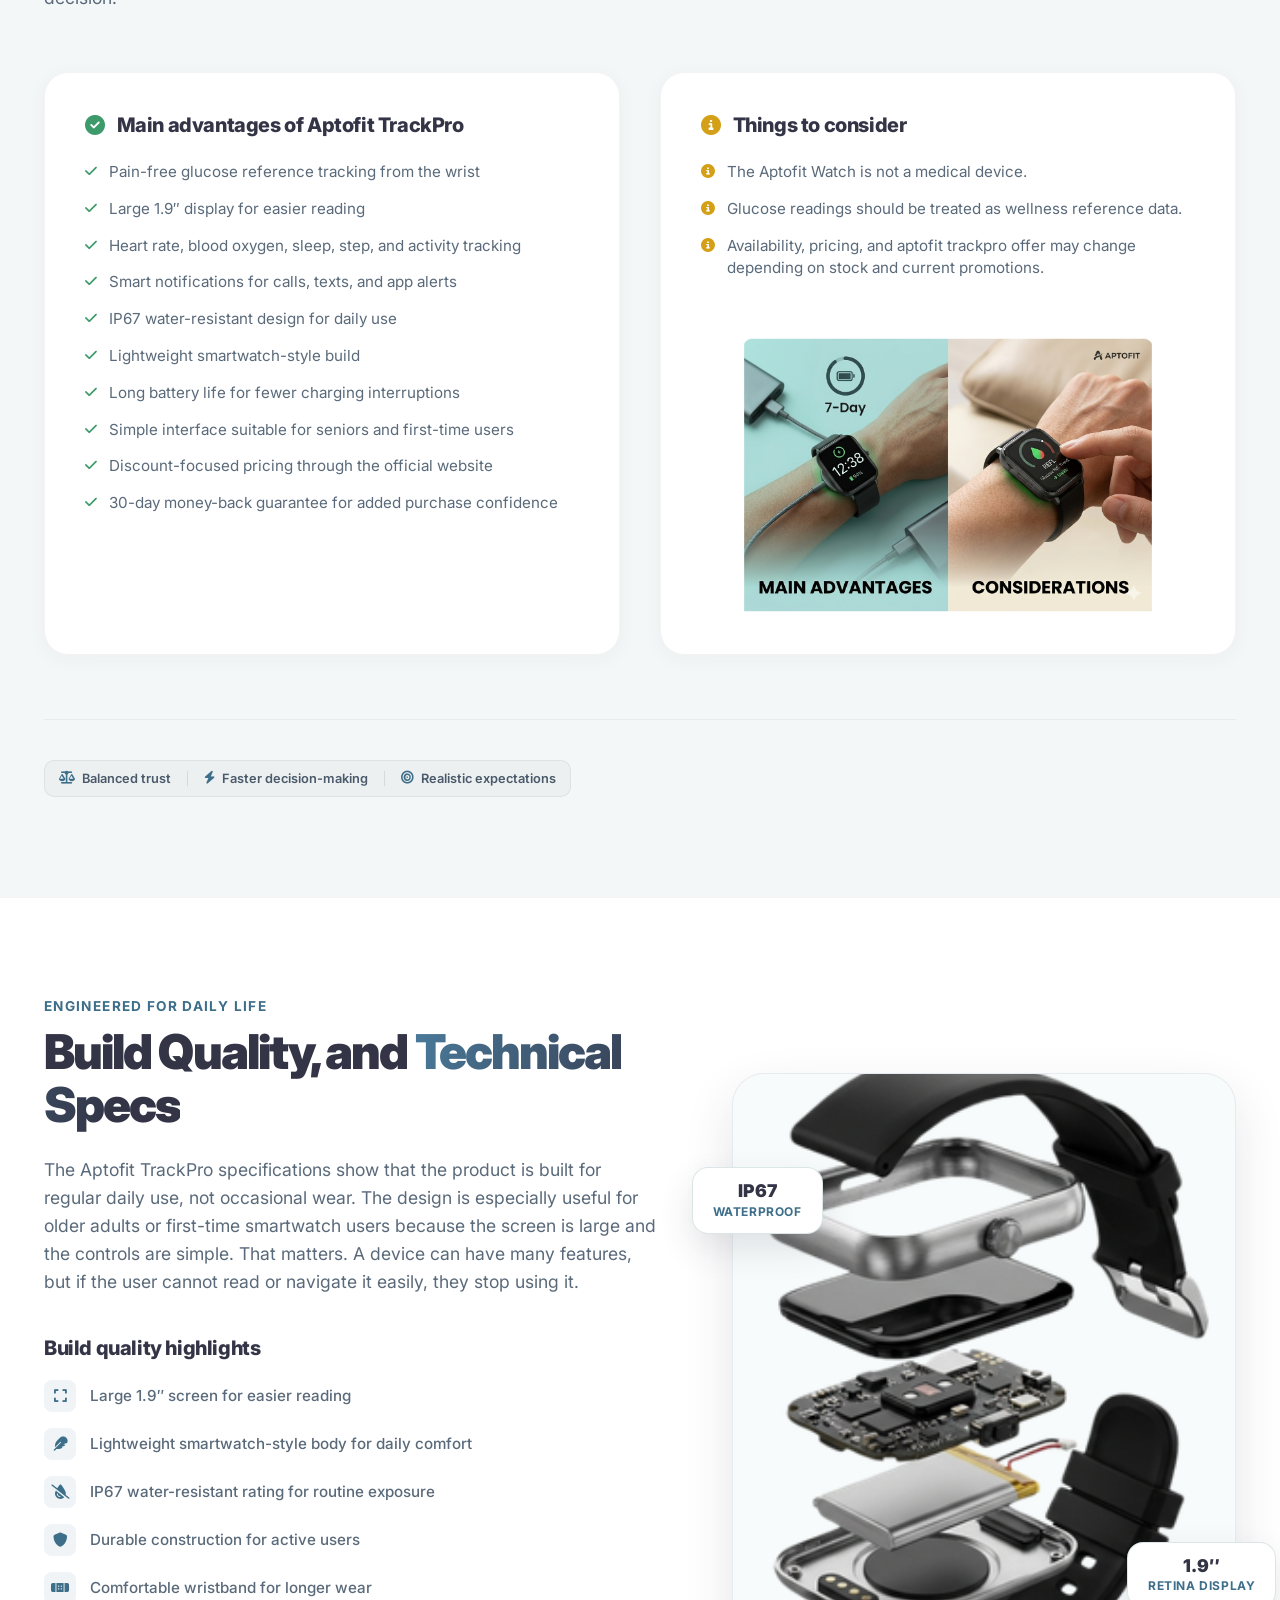
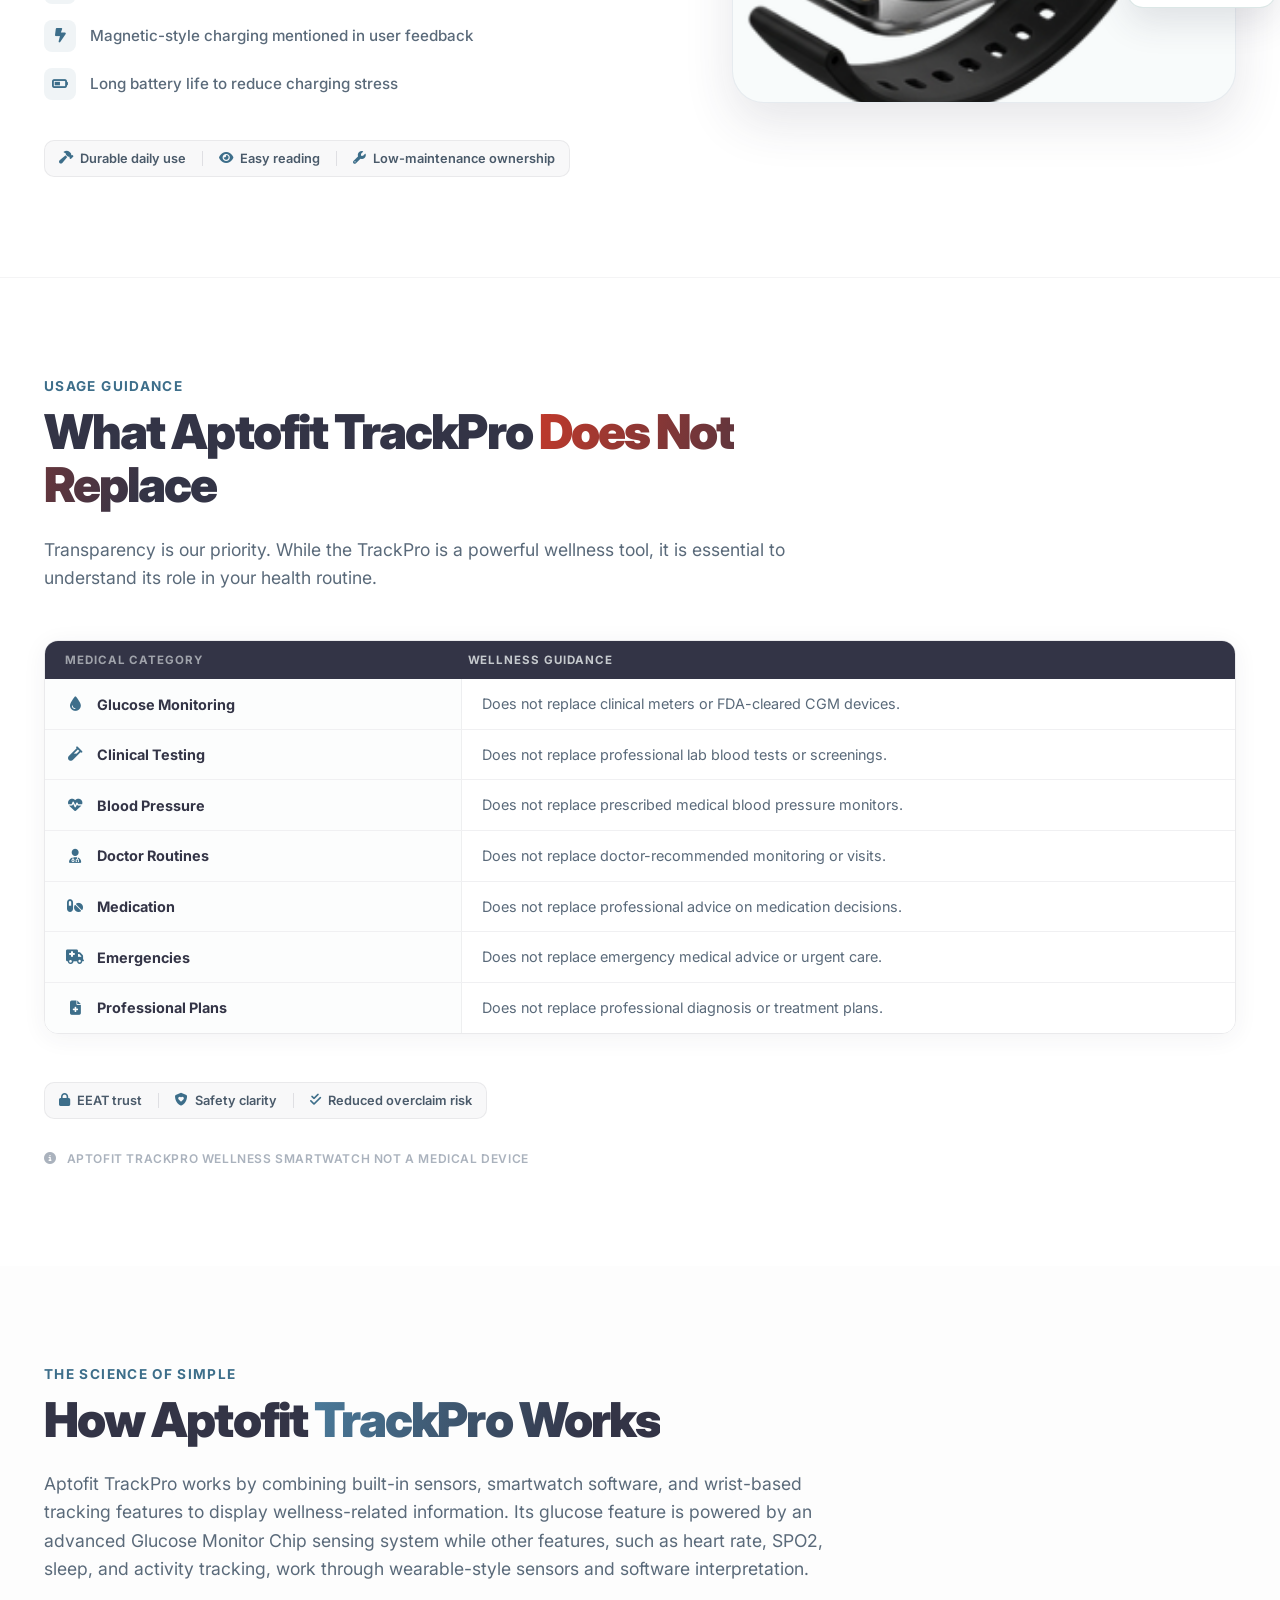
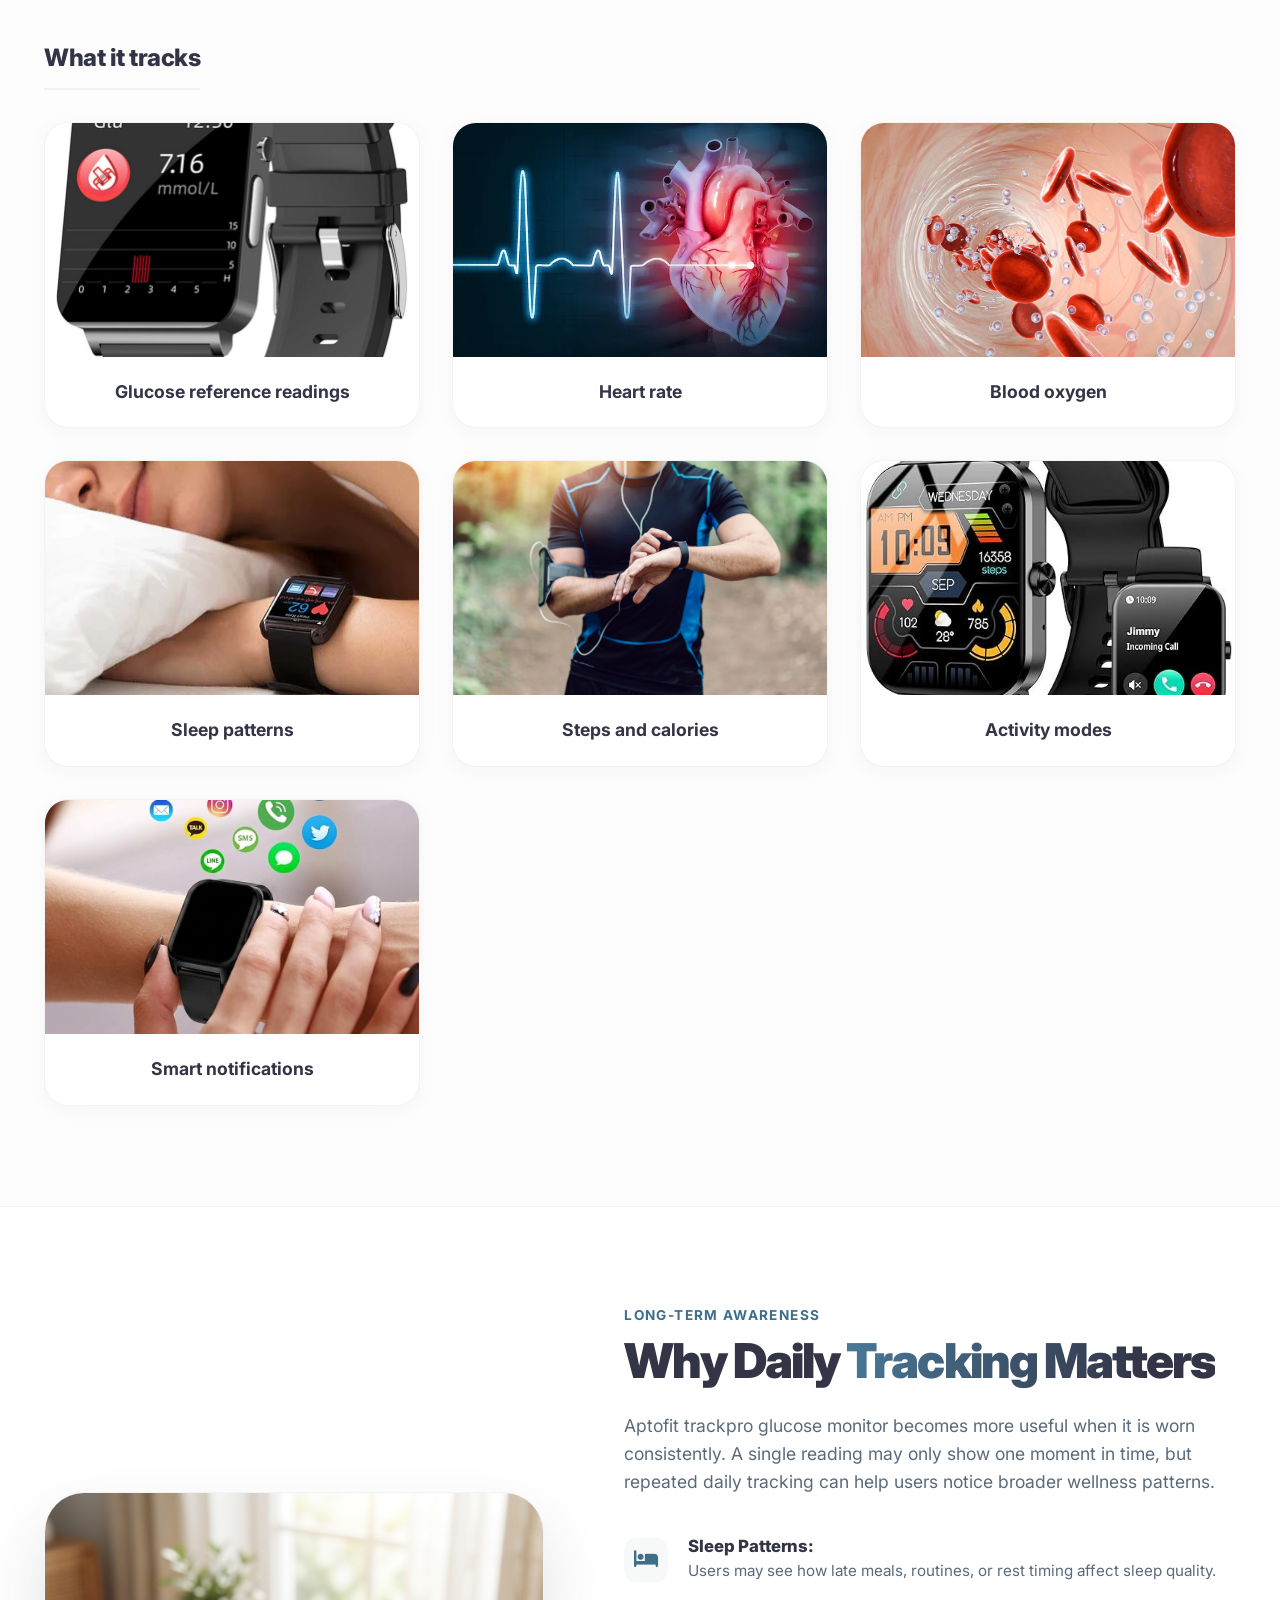
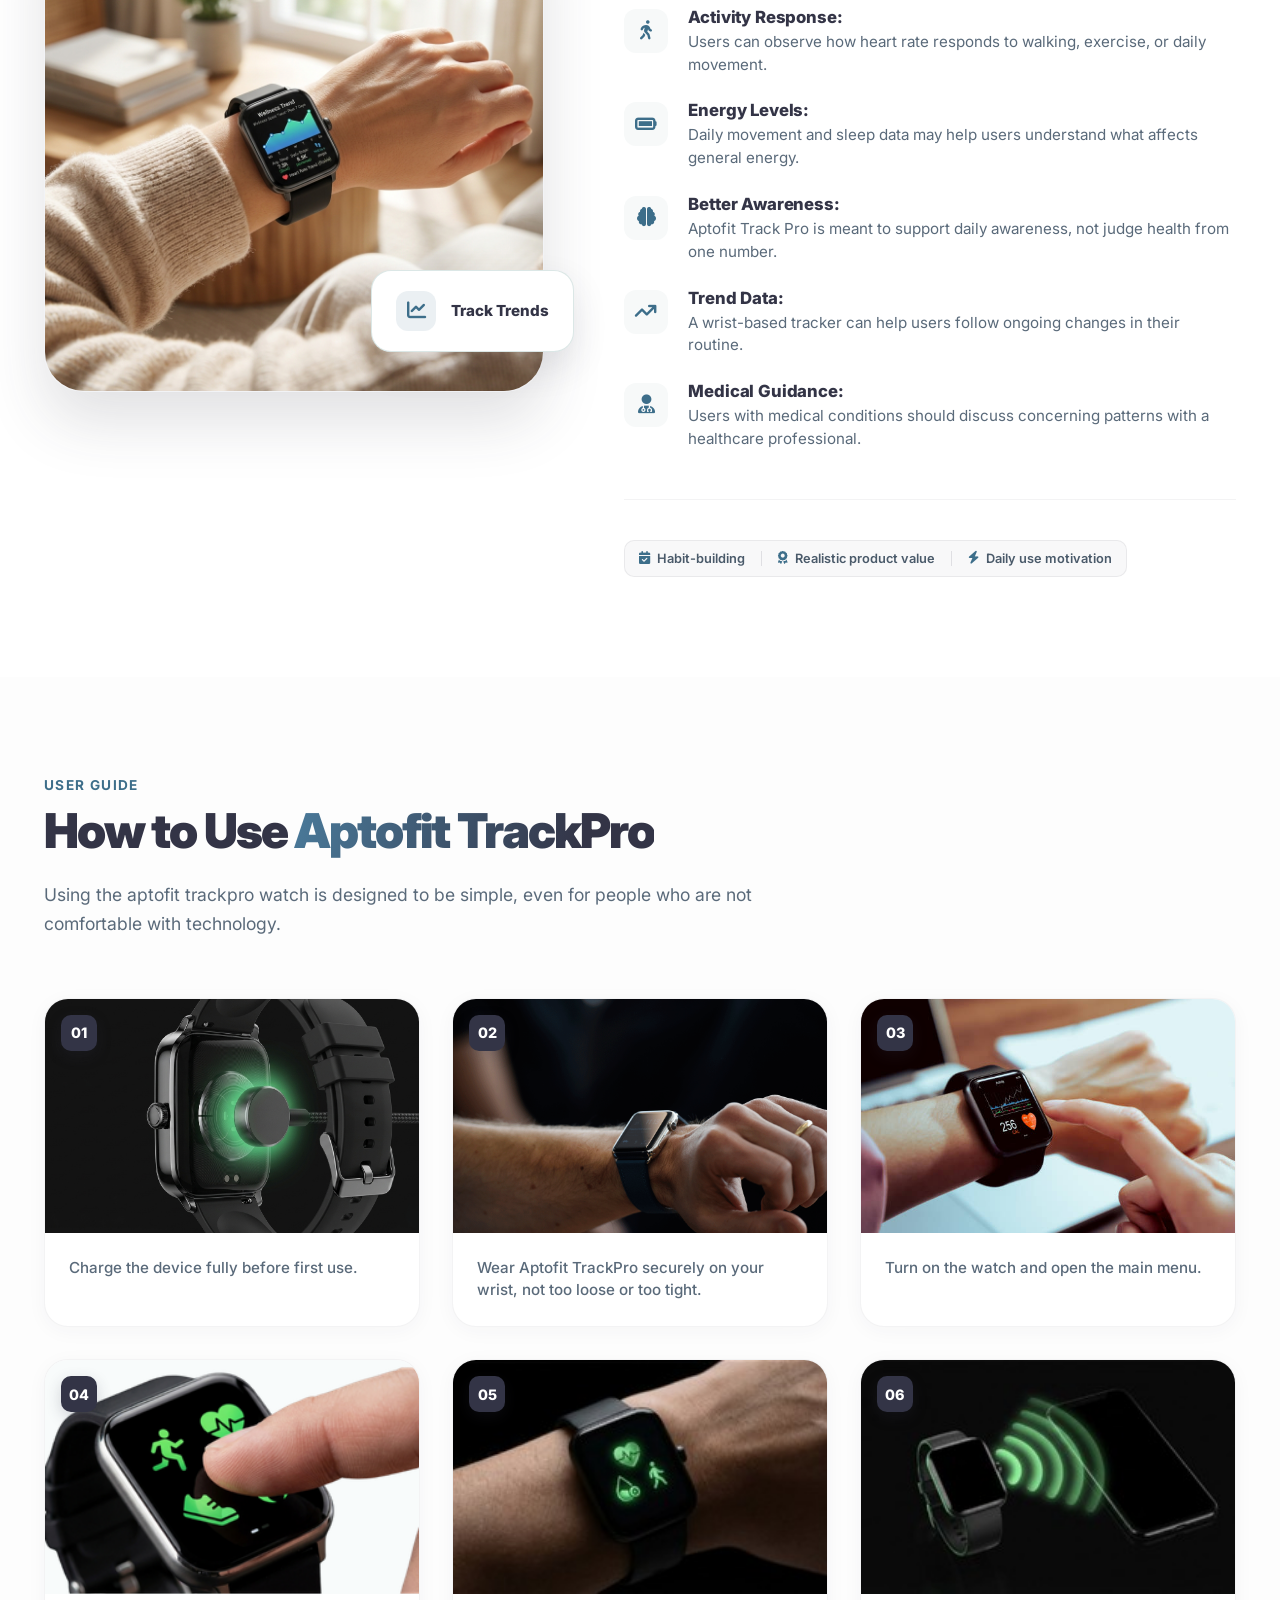
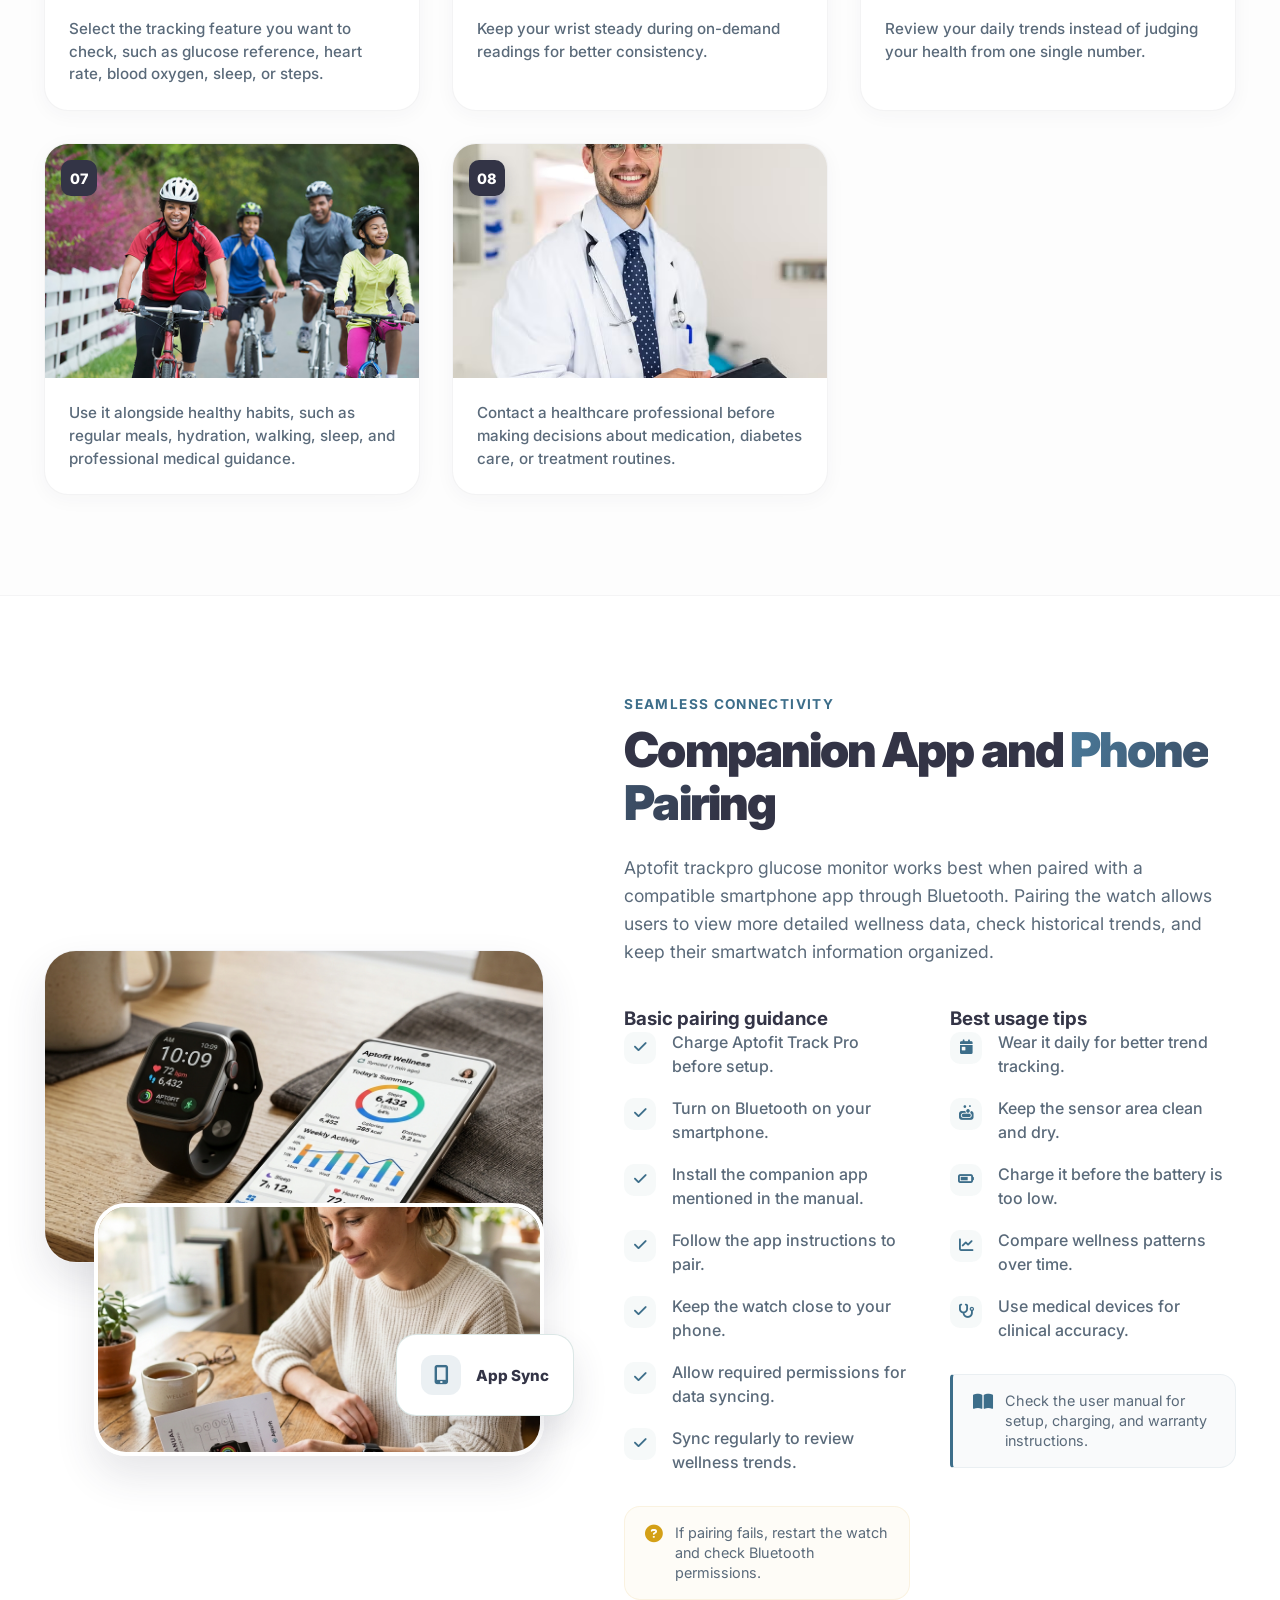
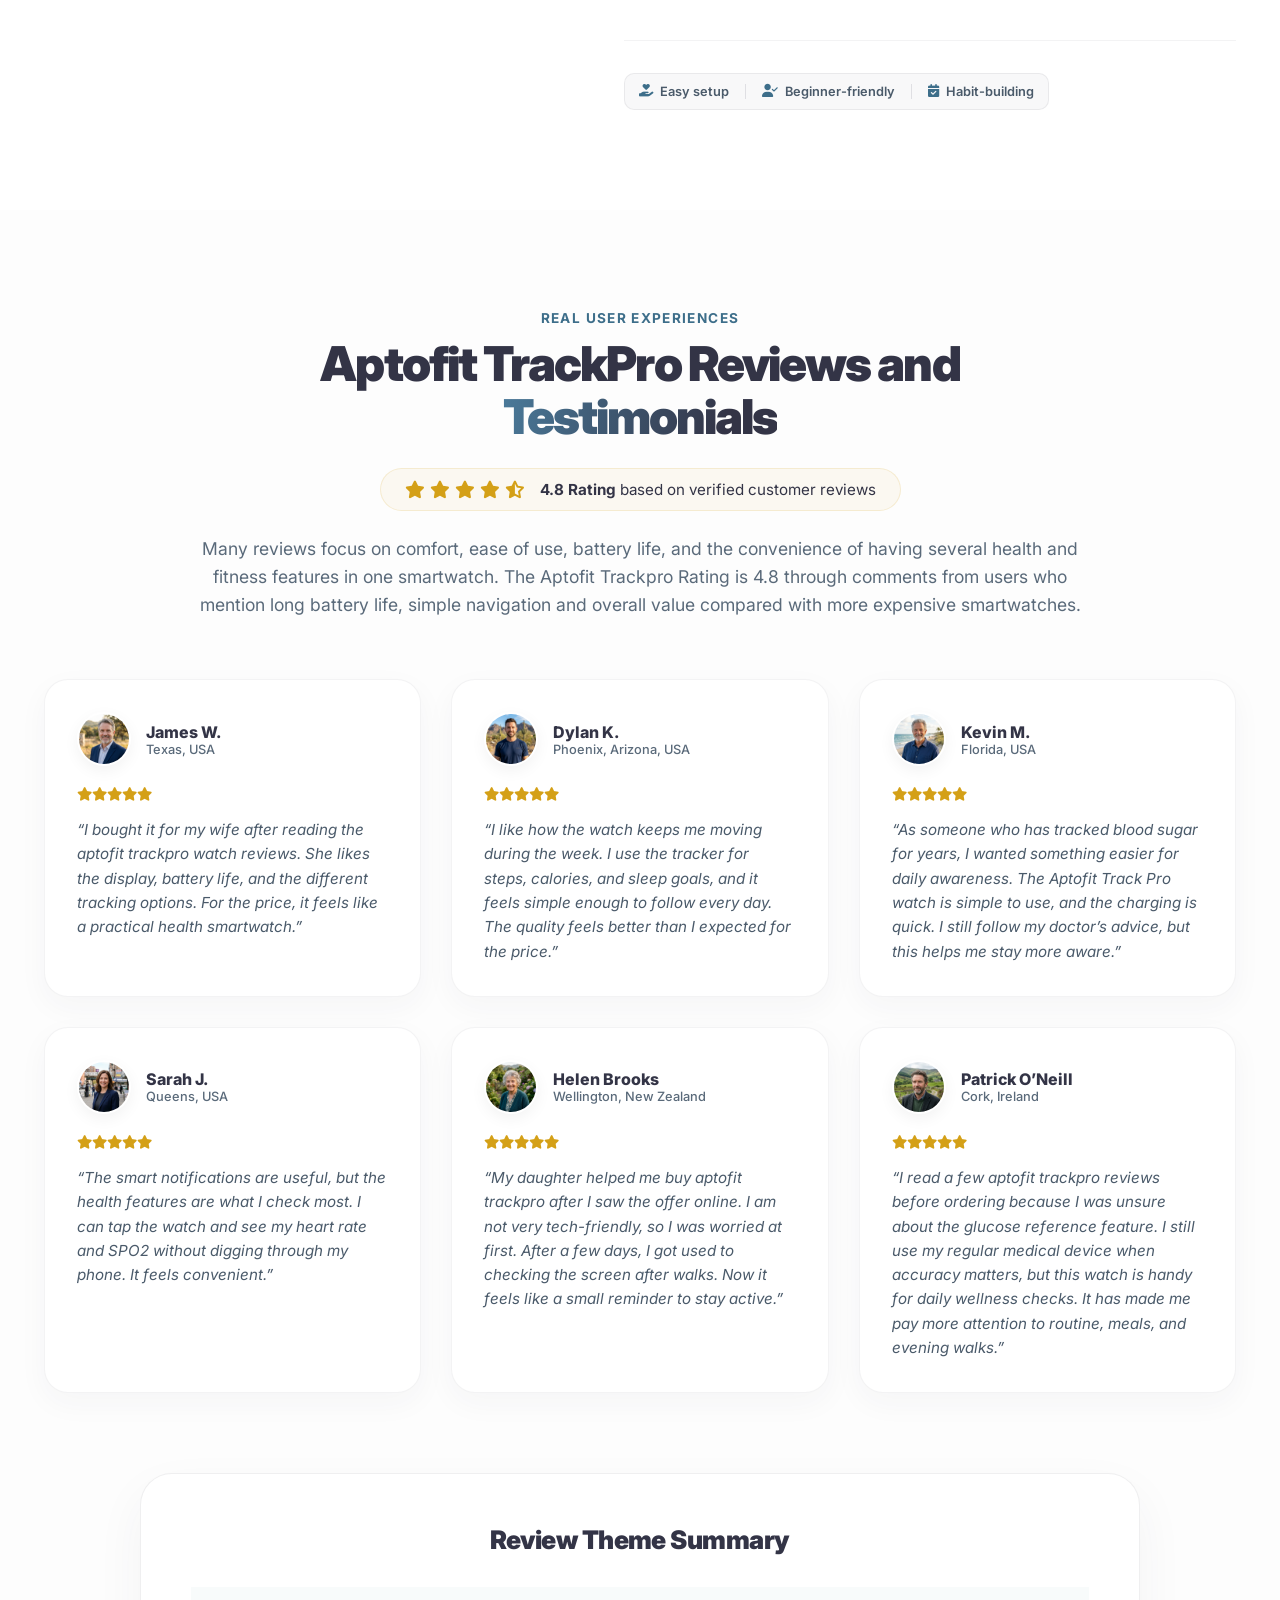
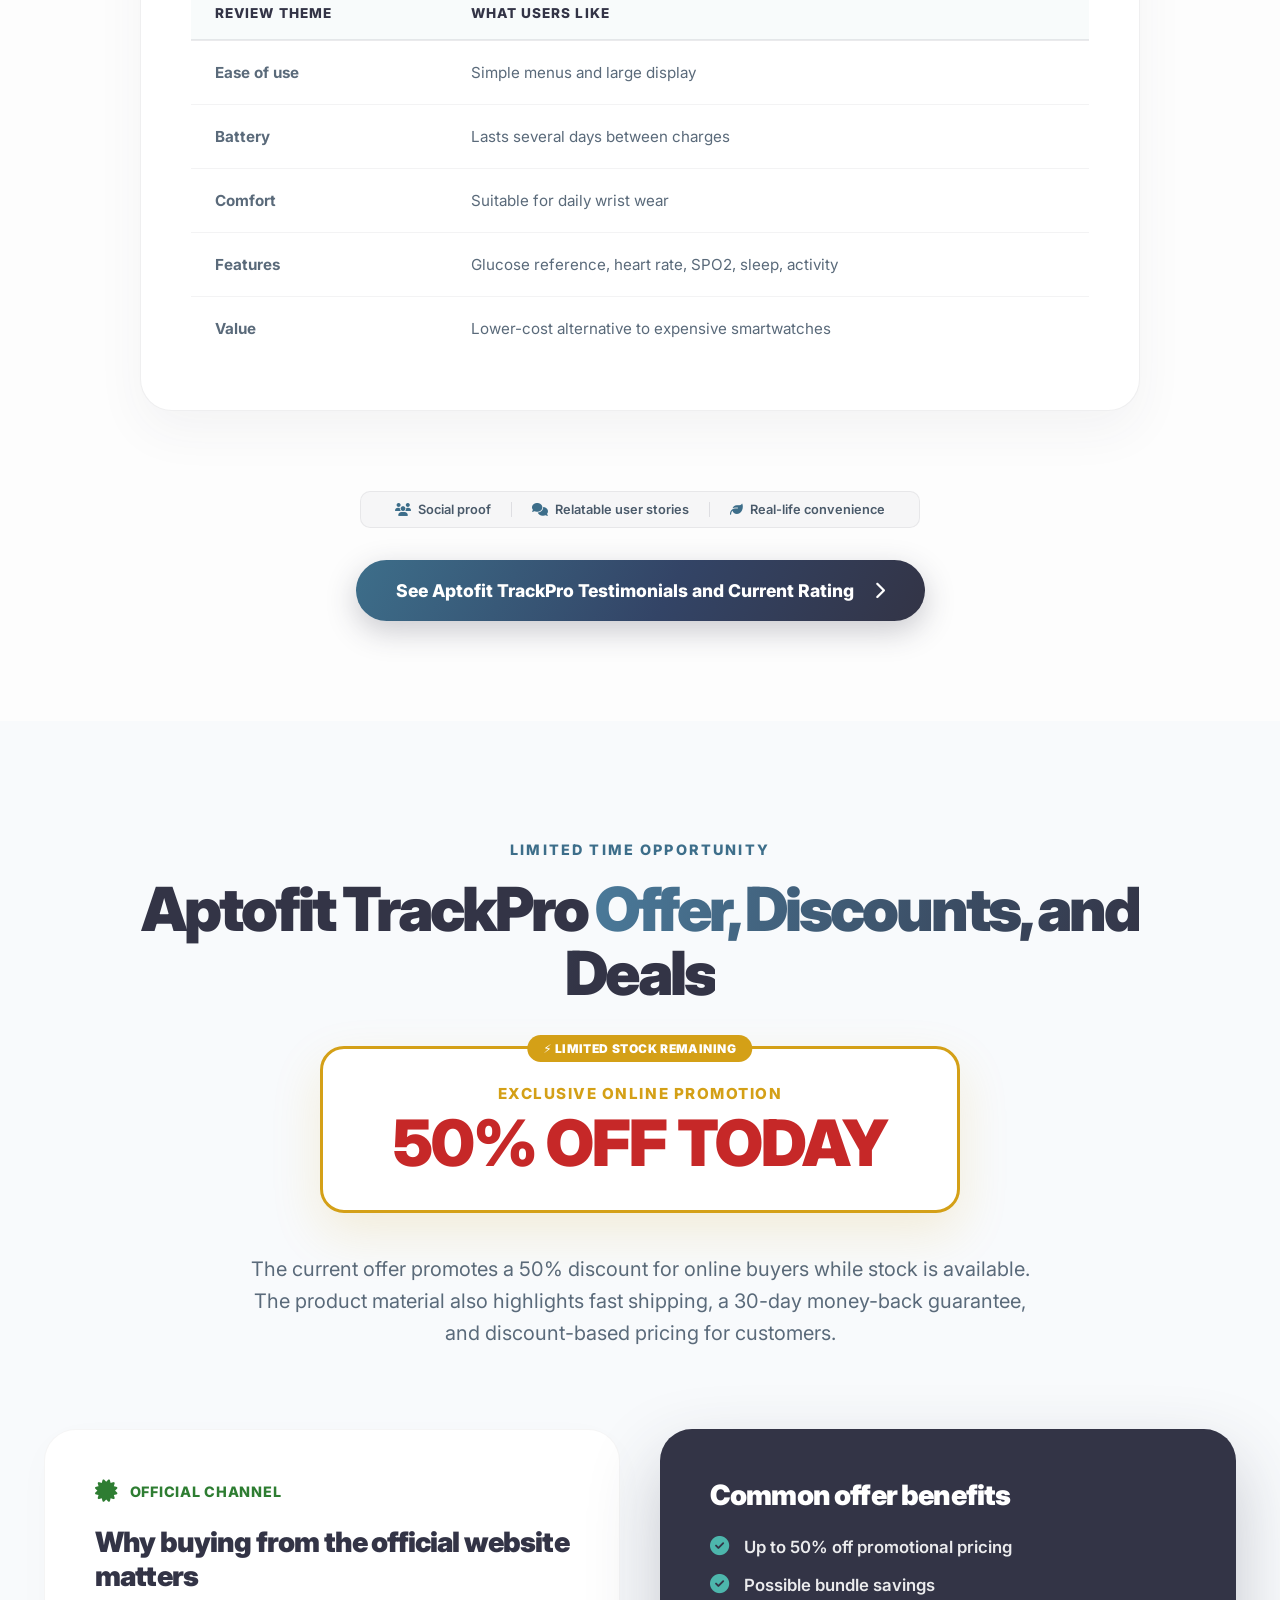
==== commit 58f6f38d: "feat: add mobile-only floating CTA button, update nav links, and refactor hero image scaling." ====
--- a/index.html
+++ b/index.html
@@ -5,9 +5,11 @@
     <meta charset="UTF-8" />
     <meta name="viewport" content="width=device-width, initial-scale=1.0" />
     <title>Aptofit TrackPro - Advanced Wellness Smartwatch with Glucose Tracking</title>
-    <meta name="description" content="Discover Aptofit TrackPro, the independent wellness smartwatch for pain-free glucose reference tracking, heart rate, SPO2, and sleep monitoring. 50% OFF Today!">
-    <meta name="keywords" content="Aptofit TrackPro, wellness smartwatch, glucose tracking watch, fitness tracker, Aptofit watch reviews, Aptofit price, health monitor watch">
-    
+    <meta name="description"
+        content="Discover Aptofit TrackPro, the independent wellness smartwatch for pain-free glucose reference tracking, heart rate, SPO2, and sleep monitoring. 50% OFF Today!">
+    <meta name="keywords"
+        content="Aptofit TrackPro, wellness smartwatch, glucose tracking watch, fitness tracker, Aptofit watch reviews, Aptofit price, health monitor watch">
+
     <!-- Canonical Link -->
     <link rel="canonical" href="https://www.aptofittrackpro.store/">
 
@@ -22,20 +24,23 @@
     <meta property="og:type" content="website">
     <meta property="og:url" content="https://www.aptofittrackpro.store/">
     <meta property="og:title" content="Aptofit TrackPro - Advanced Wellness Smartwatch">
-    <meta property="og:description" content="Track your wellness with Aptofit TrackPro. Pain-free glucose reference, heart rate, and sleep monitoring in one premium device.">
+    <meta property="og:description"
+        content="Track your wellness with Aptofit TrackPro. Pain-free glucose reference, heart rate, and sleep monitoring in one premium device.">
     <meta property="og:image" content="https://www.aptofittrackpro.store/public/hero.webp">
 
     <!-- Twitter -->
     <meta property="twitter:card" content="summary_large_image">
     <meta property="twitter:url" content="https://www.aptofittrackpro.store/">
     <meta property="twitter:title" content="Aptofit TrackPro - Advanced Wellness Smartwatch">
-    <meta property="twitter:description" content="Track your wellness with Aptofit TrackPro. Pain-free glucose reference, heart rate, and sleep monitoring in one premium device.">
+    <meta property="twitter:description"
+        content="Track your wellness with Aptofit TrackPro. Pain-free glucose reference, heart rate, and sleep monitoring in one premium device.">
     <meta property="twitter:image" content="https://www.aptofittrackpro.store/public/hero.webp">
 
     <!-- Google Fonts & Icons -->
     <link rel="preconnect" href="https://fonts.googleapis.com" />
     <link rel="preconnect" href="https://fonts.gstatic.com" crossorigin />
-    <link href="https://fonts.googleapis.com/css2?family=Inter:wght@400;500;600;700;800;900&display=swap" rel="stylesheet" />
+    <link href="https://fonts.googleapis.com/css2?family=Inter:wght@400;500;600;700;800;900&display=swap"
+        rel="stylesheet" />
     <link rel="stylesheet" href="https://cdnjs.cloudflare.com/ajax/libs/font-awesome/6.5.0/css/all.min.css" />
     <link rel="stylesheet" href="style.css" />
 
@@ -298,16 +303,16 @@
     <!-- ===== NAVIGATION ===== -->
     <header class="nav" id="navbar">
         <div class="nav__container">
-            <a href="#" class="nav__logo">
+            <a href="index.html" class="nav__logo">
                 <span class="nav__logo-accent">Aptofit</span> TrackPro
             </a>
 
             <nav class="nav__menu" id="nav-menu">
                 <ul class="nav__list">
                     <li class="nav__item"><a href="#hero" class="nav__link active-link">Home</a></li>
-                    <li class="nav__item"><a href="#hero" class="nav__link">Features</a></li>
-                    <li class="nav__item"><a href="#hero" class="nav__link">Offer</a></li>
-                    <li class="nav__item"><a href="#hero" class="nav__link">Reviews</a></li>
+                    <li class="nav__item"><a href="#features" class="nav__link">Features</a></li>
+                    <li class="nav__item"><a href="#offers" class="nav__link">Offer</a></li>
+                    <li class="nav__item"><a href="#testimonials" class="nav__link">Reviews</a></li>
                 </ul>
 
                 <div class="nav__close" id="nav-close">
@@ -316,7 +321,7 @@
             </nav>
 
             <div class="nav__actions">
-                <a href="#hero-cta" class="nav__btn">Get TrackPro</a>
+                <a href="https://secureofficialsite.store/buy-aptofit" class="nav__btn">Get TrackPro</a>
                 <div class="nav__toggle" id="nav-toggle">
                     <i class="fa-solid fa-bars"></i>
                 </div>
@@ -421,14 +426,10 @@
                 </div>
 
                 <!-- CTA Button -->
-                <a href="#" class="hero__cta" id="hero-cta" role="button"
+                <a href="https://secureofficialsite.store/buy-aptofit" class="hero__cta" id="hero-cta" role="button"
                     aria-label="Buy Aptofit TrackPro Now with 50% discount">
                     <span class="hero__cta-body">
                         <span class="hero__cta-label">Buy Aptofit Now</span>
-                        <span class="hero__cta-sub">
-                            <i class="fa-solid fa-tag"></i>
-                            50% discount &mdash; limited offer
-                        </span>
                     </span>
                     <span class="hero__cta-icon" aria-hidden="true">
                         <i class="fa-solid fa-arrow-right"></i>
@@ -651,7 +652,7 @@
                     <span class="overview__trigger"><i class="fa-solid fa-cube"></i> All-in-one wellness</span>
                 </div>
 
-                <a href="#hero-cta" class="overview__cta">
+                <a href="https://secureofficialsite.store/buy-aptofit" class="overview__cta">
                     <span class="overview__cta-label">Buy Aptofit TrackPro From the Official Website</span>
                     <span class="overview__cta-icon"><i class="fa-solid fa-arrow-right"></i></span>
                 </a>
@@ -803,7 +804,8 @@
 
                     <!-- Image Placeholder within Considerations -->
                     <div class="pros-cons__image">
-                        <img src="public/pros-and-cons.webp" alt="aptofit trackpro pros and considerations lifestyle" loading="lazy">
+                        <img src="public/pros-and-cons.webp" alt="aptofit trackpro pros and considerations lifestyle"
+                            loading="lazy">
                     </div>
                 </div>
             </div>
@@ -1236,7 +1238,8 @@
                 <!-- Step 7 -->
                 <article class="step-card">
                     <div class="step-card__image-wrap">
-                        <img src="public/healthy-habits.webp" alt="Use Aptofit TrackPro with healthy habits" loading="lazy">
+                        <img src="public/healthy-habits.webp" alt="Use Aptofit TrackPro with healthy habits"
+                            loading="lazy">
                         <span class="step-card__number">07</span>
                     </div>
                     <div class="step-card__content">
@@ -1347,8 +1350,10 @@
                     <div class="app-pairing__triggers">
                         <span class="app-pairing__trigger"><i class="fa-solid fa-hand-holding-heart"></i> Easy
                             setup</span>
-                        <span class="app-pairing__trigger"><i class="fa-solid fa-user-check"></i> Beginner-friendly</span>
-                        <span class="app-pairing__trigger"><i class="fa-solid fa-calendar-check"></i> Habit-building</span>
+                        <span class="app-pairing__trigger"><i class="fa-solid fa-user-check"></i>
+                            Beginner-friendly</span>
+                        <span class="app-pairing__trigger"><i class="fa-solid fa-calendar-check"></i>
+                            Habit-building</span>
                     </div>
                 </footer>
             </div>
@@ -1375,7 +1380,8 @@
                         reviews</span>
                 </div>
                 <p class="reviews__intro">
-                    Many reviews focus on comfort, ease of use, battery life, and the convenience of having several health
+                    Many reviews focus on comfort, ease of use, battery life, and the convenience of having several
+                    health
                     and fitness features in one smartwatch. The Aptofit Trackpro Rating is 4.8 through comments from
                     users who mention long battery life, simple navigation and overall value compared with more
                     expensive smartwatches.
@@ -1567,13 +1573,16 @@
         <div class="offers__container">
             <header class="offers__header">
                 <span class="offers__eyebrow">Limited Time Opportunity</span>
-                <h2 class="offers__headline">Aptofit TrackPro <span class="offers__headline-accent">Offer, Discounts, and Deals</span></h2>
+                <h2 class="offers__headline">Aptofit TrackPro <span class="offers__headline-accent">Offer, Discounts,
+                        and Deals</span></h2>
                 <div class="offers__promo-badge">
                     <span class="offers__promo-text">EXCLUSIVE ONLINE PROMOTION</span>
                     <span class="offers__promo-discount">50% OFF TODAY</span>
                 </div>
                 <p class="offers__intro">
-                    The current offer promotes a 50% discount for online buyers while stock is available. The product material also highlights fast shipping, a 30-day money-back guarantee, and discount-based pricing for customers.
+                    The current offer promotes a 50% discount for online buyers while stock is available. The product
+                    material also highlights fast shipping, a 30-day money-back guarantee, and discount-based pricing
+                    for customers.
                 </p>
             </header>
 
@@ -1585,7 +1594,9 @@
                     </div>
                     <h3 class="offers__subhead">Why buying from the official website matters</h3>
                     <p class="offers__text">
-                        It helps reduce the risk of ordering from lookalike pages, outdated listings, or sellers that may not provide the same offer terms. The official purchase route is also where customers are most likely to find the active Aptofit TrackPro discounts and deals.
+                        It helps reduce the risk of ordering from lookalike pages, outdated listings, or sellers that
+                        may not provide the same offer terms. The official purchase route is also where customers are
+                        most likely to find the active Aptofit TrackPro discounts and deals.
                     </p>
                 </div>
 
@@ -1609,9 +1620,11 @@
         <div class="pricing__container">
             <header class="pricing__header">
                 <span class="pricing__eyebrow">Exclusive Savings</span>
-                <h2 class="pricing__headline">Pricing and <span class="pricing__headline-accent">Bundle Options</span></h2>
+                <h2 class="pricing__headline">Pricing and <span class="pricing__headline-accent">Bundle Options</span>
+                </h2>
                 <p class="pricing__intro">
-                    The best way to buy Aptofit TrackPro is by checking availability before ordering because limited-time
+                    The best way to buy Aptofit TrackPro is by checking availability before ordering because
+                    limited-time
                     pricing can change.
                 </p>
             </header>
@@ -1642,13 +1655,15 @@
                             <tr>
                                 <td><strong>3 Aptofit TrackPro watches</strong></td>
                                 <td>Family wellness tracking</td>
-                                <td>A practical option for households where multiple people want simple health awareness.
+                                <td>A practical option for households where multiple people want simple health
+                                    awareness.
                                 </td>
                             </tr>
                             <tr>
                                 <td><strong>4 Aptofit TrackPro watches</strong></td>
                                 <td>Best value bundle shoppers</td>
-                                <td>Usually the strongest option for buyers looking for lower average cost per watch.</td>
+                                <td>Usually the strongest option for buyers looking for lower average cost per watch.
+                                </td>
                             </tr>
                         </tbody>
                     </table>
@@ -1675,7 +1690,7 @@
                             <li><i class="fa-solid fa-check"></i> Free Shipping Included</li>
                             <li><i class="fa-solid fa-check"></i> 30-Day Money Back</li>
                         </ul>
-                        <a href="#checkout" class="bundle-card__cta">ORDER NOW</a>
+                        <a href="https://secureofficialsite.store/buy-aptofit" class="bundle-card__cta">ORDER NOW</a>
                     </div>
                 </article>
 
@@ -1696,7 +1711,7 @@
                             <li><i class="fa-solid fa-check"></i> Single Unit Purchase</li>
                             <li><i class="fa-solid fa-check"></i> 30-Day Money Back</li>
                         </ul>
-                        <a href="#checkout" class="bundle-card__cta">ORDER NOW</a>
+                        <a href="https://secureofficialsite.store/buy-aptofit" class="bundle-card__cta">ORDER NOW</a>
                     </div>
                 </article>
 
@@ -1717,7 +1732,7 @@
                             <li><i class="fa-solid fa-check"></i> Perfect for Couples</li>
                             <li><i class="fa-solid fa-check"></i> 30-Day Money Back</li>
                         </ul>
-                        <a href="#checkout" class="bundle-card__cta">ORDER NOW</a>
+                        <a href="https://secureofficialsite.store/buy-aptofit" class="bundle-card__cta">ORDER NOW</a>
                     </div>
                 </article>
 
@@ -1738,7 +1753,7 @@
                             <li><i class="fa-solid fa-check"></i> Best Value Package</li>
                             <li><i class="fa-solid fa-check"></i> 30-Day Money Back</li>
                         </ul>
-                        <a href="#checkout" class="bundle-card__cta">ORDER NOW</a>
+                        <a href="https://secureofficialsite.store/buy-aptofit" class="bundle-card__cta">ORDER NOW</a>
                     </div>
                 </article>
             </div>
@@ -1750,9 +1765,11 @@
         <div class="size-guide__container">
             <header class="size-guide__header">
                 <span class="size-guide__eyebrow">User Comfort First</span>
-                <h2 class="size-guide__headline">Size Guide, Fit, and <span class="size-guide__headline-accent">Color Options</span></h2>
+                <h2 class="size-guide__headline">Size Guide, Fit, and <span class="size-guide__headline-accent">Color
+                        Options</span></h2>
                 <p class="size-guide__intro">
-                    The Aptofit TrackPro watch is designed as a wrist-worn smartwatch with a comfortable band and large screen suitable for daily wear, exercise, sleep tracking, and older users who need a clear display.
+                    The Aptofit TrackPro watch is designed as a wrist-worn smartwatch with a comfortable band and large
+                    screen suitable for daily wear, exercise, sleep tracking, and older users who need a clear display.
                 </p>
             </header>
 
@@ -1781,7 +1798,7 @@
             </div>
 
             <footer class="size-guide__footer">
-                <a href="#pricing" class="size-guide__cta">
+                <a href="https://secureofficialsite.store/buy-aptofit" class="size-guide__cta">
                     <span>Check Aptofit TrackPro Watch Availability</span>
                     <i class="fa-solid fa-arrow-right"></i>
                 </a>
@@ -1799,7 +1816,8 @@
         <div class="audience__container">
             <header class="audience__header">
                 <span class="audience__eyebrow">Is This Right For You?</span>
-                <h2 class="audience__headline">Who Should Buy <span class="audience__headline-accent">Aptofit TrackPro?</span>
+                <h2 class="audience__headline">Who Should Buy <span class="audience__headline-accent">Aptofit
+                        TrackPro?</span>
                 </h2>
                 <p class="audience__intro">
                     Aptofit Watch is best for people who want a simple health smartwatch that combines daily wellness
@@ -1866,10 +1884,12 @@
         <div class="decision__container">
             <header class="decision__header">
                 <span class="decision__eyebrow">The Right Choice</span>
-                <h2 class="decision__headline">Is Aptofit TrackPro <span class="decision__headline-accent">Right for You?</span>
+                <h2 class="decision__headline">Is Aptofit TrackPro <span class="decision__headline-accent">Right for
+                        You?</span>
                 </h2>
                 <p class="decision__intro">
-                    Aptofit TrackPro is a strong fit for people who want simple wellness visibility without using several
+                    Aptofit TrackPro is a strong fit for people who want simple wellness visibility without using
+                    several
                     separate devices. It may be especially helpful if you want a readable smartwatch, pain-free glucose
                     reference tracking, activity motivation, and basic health-related insights from your wrist.
                 </p>
@@ -1902,7 +1922,8 @@
                 </div>
                 <div class="decision__item">
                     <h3 class="decision__subhead">Need Advanced Features?</h3>
-                    <p class="decision__text">Choose a higher-end smartwatch if you need GPS, advanced sports metrics, or
+                    <p class="decision__text">Choose a higher-end smartwatch if you need GPS, advanced sports metrics,
+                        or
                         deep app integrations.</p>
                 </div>
                 <div class="decision__item">
@@ -2166,7 +2187,8 @@
             </div>
 
             <footer class="comparison__footer">
-                <a href="#pricing" class="comparison__cta">Check Aptofit TrackPro Price Before the Offer Ends</a>
+                <a href="https://secureofficialsite.store/buy-aptofit" class="comparison__cta">Check Aptofit TrackPro
+                    Price Before the Offer Ends</a>
                 <div class="comparison__triggers">
                     <span><i class="fa-solid fa-list-check"></i> Clear decision support</span>
                     <span><i class="fa-solid fa-scale-balanced"></i> Value comparison</span>
@@ -2249,7 +2271,8 @@
             </div>
 
             <footer class="shipping__footer">
-                <a href="#pricing" class="shipping__cta">Order Aptofit TrackPro With 30-Day Guarantee Protection</a>
+                <a href="https://secureofficialsite.store/buy-aptofit" class="shipping__cta">Order Aptofit TrackPro With
+                    30-Day Guarantee Protection</a>
                 <div class="shipping__triggers">
                     <span><i class="fa-solid fa-truck-fast"></i> Fast shipping support</span>
                     <span><i class="fa-solid fa-rotate-left"></i> 30-day return window</span>
@@ -2316,7 +2339,8 @@
         <div class="usage-best-results__container">
             <header class="usage-best-results__header">
                 <span class="usage-best-results__eyebrow">Maximize Your Experience</span>
-                <h2 class="usage-best-results__headline">How to Get the <span class="usage-best-results__headline-accent">Best
+                <h2 class="usage-best-results__headline">How to Get the <span
+                        class="usage-best-results__headline-accent">Best
                         Results</span></h2>
                 <p class="usage-best-results__intro">
                     Aptofit TrackPro works best when it becomes part of your daily routine. Follow these best practices
@@ -2424,7 +2448,8 @@
                     </button>
                     <div class="faq__answer">
                         <div class="faq__answer-content">
-                            <p>Aptofit TrackPro is a health-focused smartwatch made for daily wellness tracking. It helps
+                            <p>Aptofit TrackPro is a health-focused smartwatch made for daily wellness tracking. It
+                                helps
                                 users follow reference readings for glucose, heart rate, blood oxygen, sleep, steps,
                                 calories, and activity from the wrist.</p>
                         </div>
@@ -2716,8 +2741,8 @@
 
                 <div class="security-checkout__media">
                     <div class="security-checkout__image-wrapper">
-                        <img src="public/secure-checkout.webp"
-                            alt="aptofit trackpro secure checkout official website" class="security-checkout__image">
+                        <img src="public/secure-checkout.webp" alt="aptofit trackpro secure checkout official website"
+                            class="security-checkout__image">
                     </div>
                     <div class="security-checkout__trust-icons">
                         <i class="fa-solid fa-lock"></i>
@@ -2778,8 +2803,8 @@
                 </div>
 
                 <div class="support-center__media">
-                    <img src="public/contact-us.webp"
-                        alt="aptofit trackpro contact support customer service" class="support-center__image">
+                    <img src="public/contact-us.webp" alt="aptofit trackpro contact support customer service"
+                        class="support-center__image">
                 </div>
             </div>
         </div>
@@ -2807,7 +2832,7 @@
                 </div>
 
                 <footer class="last-updated__footer">
-                    <a href="#pricing" class="last-updated__cta">Check Latest Aptofit TrackPro Offer</a>
+                    <a href="https://secureofficialsite.store/buy-aptofit" class="last-updated__cta">Check Latest Aptofit TrackPro Offer</a>
                     <div class="last-updated__triggers">
                         <span><i class="fa-solid fa-clock-rotate-left"></i> Current Offer Relevance</span>
                         <span><i class="fa-solid fa-shield-halved"></i> Updated Buyer Confidence</span>
@@ -2823,9 +2848,10 @@
             <div class="footer__grid">
                 <!-- Brand Column -->
                 <div class="footer__col footer__col--brand">
-                    <a href="#" class="footer__logo">Aptofit<span class="nav__logo-accent"> TrackPro</span></a>
+                    <a href="index.html" class="footer__logo">Aptofit<span class="nav__logo-accent"> TrackPro</span></a>
                     <p class="footer__description">
-                        Leading the way in wrist-based wellness tracking. Our mission is to provide accessible health insights for everyone.
+                        Leading the way in wrist-based wellness tracking. Our mission is to provide accessible health
+                        insights for everyone.
                     </p>
                 </div>
 
@@ -2837,10 +2863,10 @@
                         <li><a href="about.html">About Us</a></li>
                         <li><a href="disclosure.html">Disclosure</a></li>
                         <li><a href="write-for-us.html">Write for Us</a></li>
-                        <li><a href="#hero">Features</a></li>
+                        <li><a href="#features">Features</a></li>
                         <li><a href="#pricing">Pricing</a></li>
                         <li><a href="#faq">FAQ</a></li>
-                        <li><a href="#hero">Reviews</a></li>
+                        <li><a href="#testimonials">Reviews</a></li>
                     </ul>
                 </div>
 
@@ -2867,9 +2893,6 @@
                         <div class="footer__payment-item"><i class="fa-brands fa-cc-paypal"></i></div>
                         <div class="footer__payment-item"><i class="fa-brands fa-cc-apple-pay"></i></div>
                     </div>
-                    <div class="footer__trust-badges">
-                        <img src="public/30-days-moneyback.webp" alt="30 Day Guarantee" class="footer__trust-img">
-                    </div>
                 </div>
             </div>
 
@@ -2878,13 +2901,22 @@
                     &copy; 2026 Aptofit TrackPro. All rights reserved.
                 </p>
                 <div class="footer__disclaimer">
-                    <p>Aptofit TrackPro is a wellness device, not a medical device. Always consult with a professional.</p>
+                    <p>Aptofit TrackPro is a wellness device, not a medical device. Always consult with a professional.
+                    </p>
                 </div>
             </div>
         </div>
     </footer>
 
     <script src="script.js"></script>
+
+    <!-- Floating Buy Button (Mobile Only) -->
+    <div id="floating-buy-btn" class="floating-cta">
+        <a href="https://secureofficialsite.store/buy-aptofit" class="floating-cta__btn" aria-label="Order Aptofit TrackPro Now">
+            <span>Buy Now</span>
+            <i class="fa-solid fa-cart-shopping"></i>
+        </a>
+    </div>
 
     <!-- ===== LIVE NOTIFICATION ===== -->
     <div id="purchase-notification" class="purchase-notification">
@@ -2892,8 +2924,10 @@
             <img id="notification-img" src="public/product1.webp" alt="Aptofit TrackPro">
         </div>
         <div class="purchase-notification__content">
-            <p class="purchase-notification__user"><span id="notification-user">William M.</span> from <span id="notification-loc">Île-de-France, FR</span></p>
-            <p class="purchase-notification__action">purchased <span class="purchase-notification__product">Aptofit TrackPro</span></p>
+            <p class="purchase-notification__user"><span id="notification-user">William M.</span> from <span
+                    id="notification-loc">Île-de-France, FR</span></p>
+            <p class="purchase-notification__action">purchased <span class="purchase-notification__product">Aptofit
+                    TrackPro</span></p>
             <p class="purchase-notification__time" id="notification-time">Just now</p>
         </div>
         <button class="purchase-notification__close" aria-label="Close notification">&times;</button>
--- a/style.css
+++ b/style.css
@@ -591,15 +591,16 @@
   width: auto;
   max-width: 100%;
   object-fit: contain;
-  transform: scale(1.8);
+  --hero-scale: 1.8;
+  transform: scale(var(--hero-scale));
   filter:
     drop-shadow(0 24px 48px rgba(51,52,70,0.22))
     drop-shadow(0 0 50px rgba(127,140,170,0.18));
   animation: imgFloat 5.5s ease-in-out infinite;
 }
 @keyframes imgFloat {
-  0%, 100% { transform: scale(1.8) translateY(0);    }
-  50%       { transform: scale(1.8) translateY(-14px); }
+  0%, 100% { transform: scale(var(--hero-scale)) translateY(0);    }
+  50%       { transform: scale(var(--hero-scale)) translateY(-14px); }
 }
 
 /* ── Floating stat cards ── */
@@ -696,7 +697,7 @@
    RESPONSIVE
    ============================================================ */
 @media (max-width: 960px) {
-  .hero { height: auto; min-height: 100vh; padding: 60px 0 40px; }
+  .hero { height: auto; min-height: 100vh; padding: 20px 0 40px; }
   .hero__container {
     grid-template-columns: 1fr;
     padding: 0 28px;
@@ -707,14 +708,7 @@
   .hero__features { grid-template-columns: 1fr; }
   .hero__cta { width: 100%; max-width: 100%; }
   .hero__trust { justify-content: flex-start; }
-  .hero__media { order: 1; height: 42vh; min-height: 280px; }
-  .hero__img { max-height: 38vh; }
-  .hero__media-halo { width: 260px; height: 260px; }
-  .hero__media-ring { width: 290px; height: 290px; }
-  .hero__media-ring-2 { width: 330px; height: 330px; }
-  .hero__stat--heart  { left: 2%;  top: 6%; }
-  .hero__stat--oxygen { left: 0%;  bottom: 8%; }
-  .hero__stat--battery { right: 2%; top: 6%; }
+  .hero__media { display: none; }
 }
 
 @media (max-width: 520px) {
@@ -5170,10 +5164,7 @@
 
 @media (max-width: 768px) {
   .purchase-notification {
-    left: 12px;
-    bottom: 12px;
-    right: 12px;
-    max-width: none;
+    display: none;
   }
 }
 /* ============================================================
@@ -5335,3 +5326,79 @@
   .footer__bottom { flex-direction: column; align-items: center; text-align: center; }
   .footer__disclaimer { text-align: center; }
 }
+
+/* ============================================================
+   FLOATING CTA BUTTON (Mobile Only)
+   ============================================================ */
+.floating-cta {
+  position: fixed;
+  bottom: 24px;
+  right: 24px;
+  z-index: 999;
+  display: none;
+  transform: translateY(120px);
+  transition: transform 0.5s cubic-bezier(0.175, 0.885, 0.32, 1.275);
+}
+ 
+.floating-cta.active {
+  transform: translateY(0);
+}
+ 
+.floating-cta__btn {
+  display: flex;
+  align-items: center;
+  justify-content: center;
+  gap: 12px;
+  width: auto;
+  height: 54px;
+  padding: 0 28px;
+  background: linear-gradient(135deg, #3d6e8a 0%, #334466 100%);
+  color: #fff;
+  border-radius: 50px;
+  text-decoration: none;
+  font-weight: 800;
+  font-size: 0.95rem;
+  text-transform: uppercase;
+  letter-spacing: 0.5px;
+  box-shadow: 0 12px 30px rgba(51, 52, 70, 0.35);
+  position: relative;
+  overflow: hidden;
+  border: 1px solid rgba(255, 255, 255, 0.15);
+}
+ 
+.floating-cta__btn span {
+  white-space: nowrap;
+}
+ 
+.floating-cta__btn i {
+  font-size: 1.1rem;
+  transition: transform 0.3s;
+}
+ 
+.floating-cta__btn:hover i {
+  transform: scale(1.1);
+}
+ 
+/* Shine animation */
+.floating-cta__btn::after {
+  content: '';
+  position: absolute;
+  top: 0;
+  left: -100%;
+  width: 50%;
+  height: 100%;
+  background: linear-gradient(120deg, transparent, rgba(255, 255, 255, 0.2), transparent);
+  transform: skewX(-20deg);
+  animation: floatingShine 3s infinite;
+}
+
+@keyframes floatingShine {
+  0% { left: -100%; }
+  100% { left: 150%; }
+}
+
+@media screen and (max-width: 960px) {
+  .floating-cta {
+    display: block;
+  }
+}
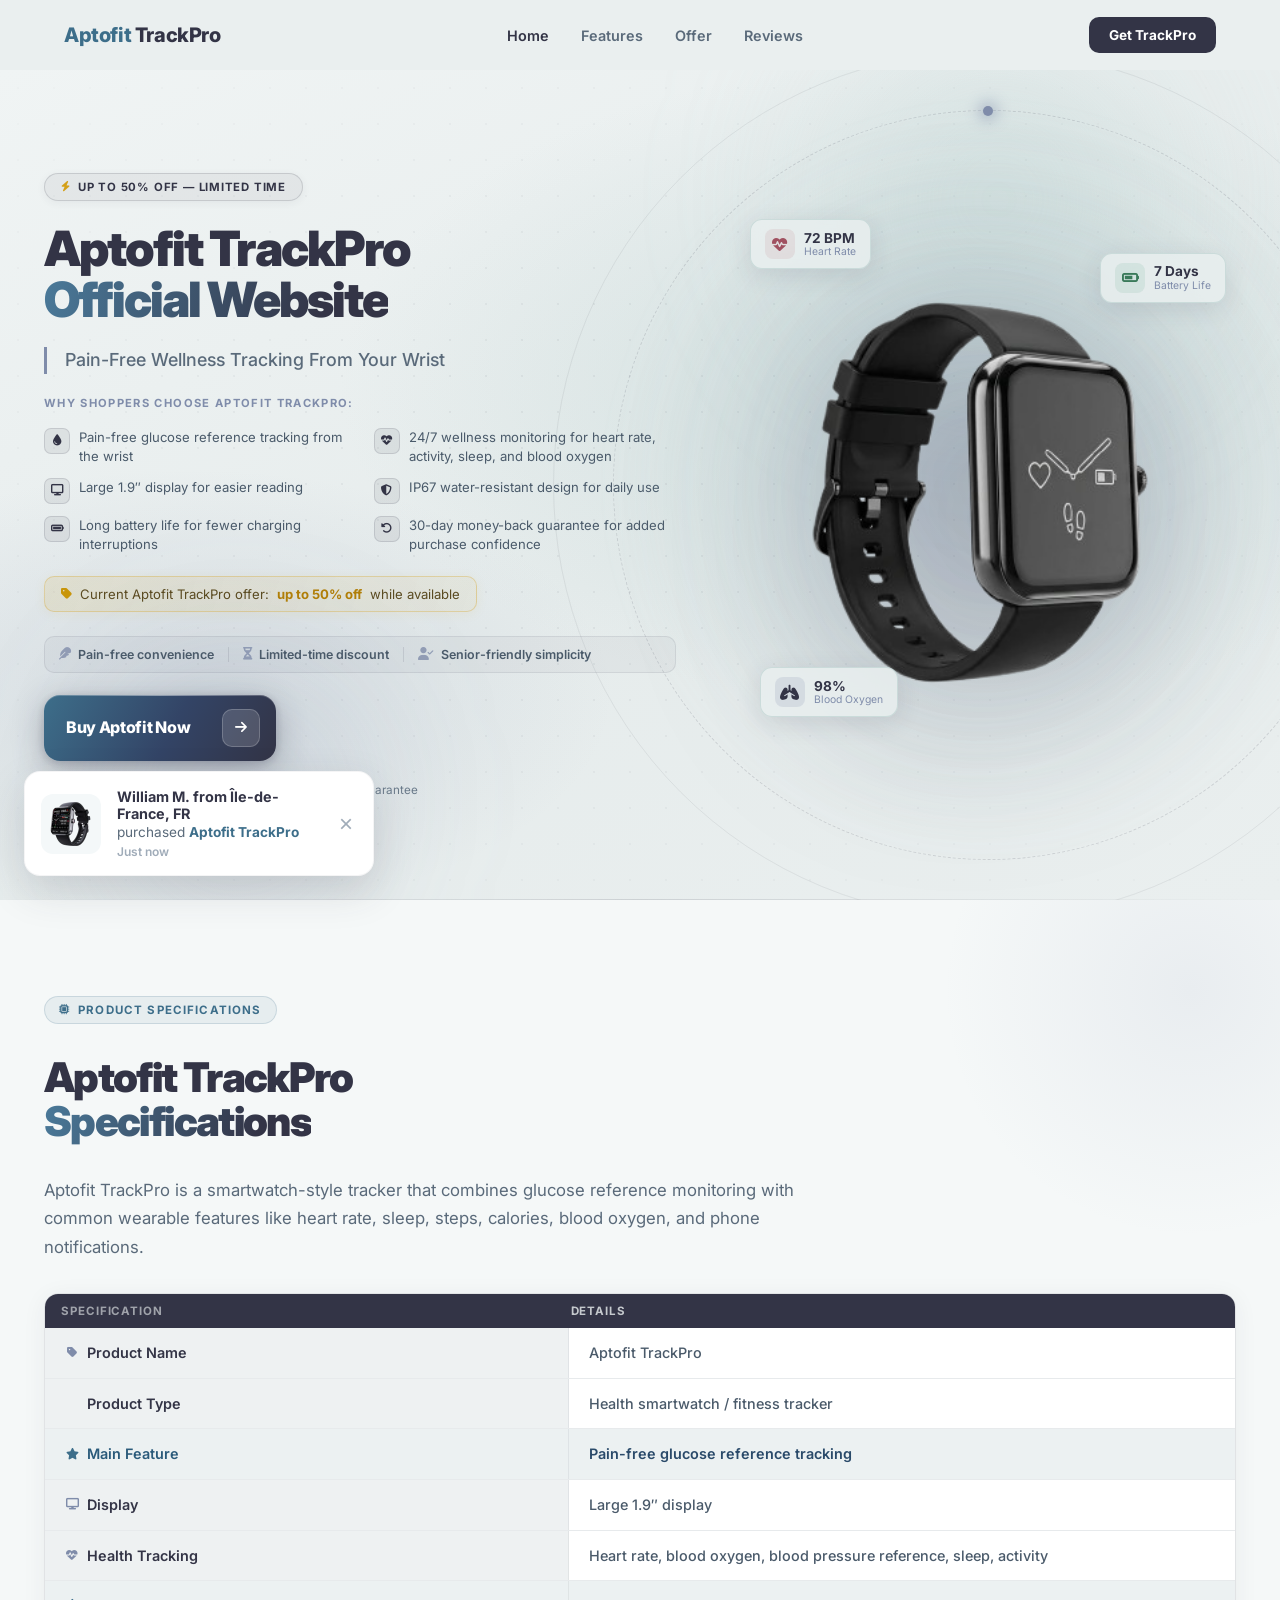
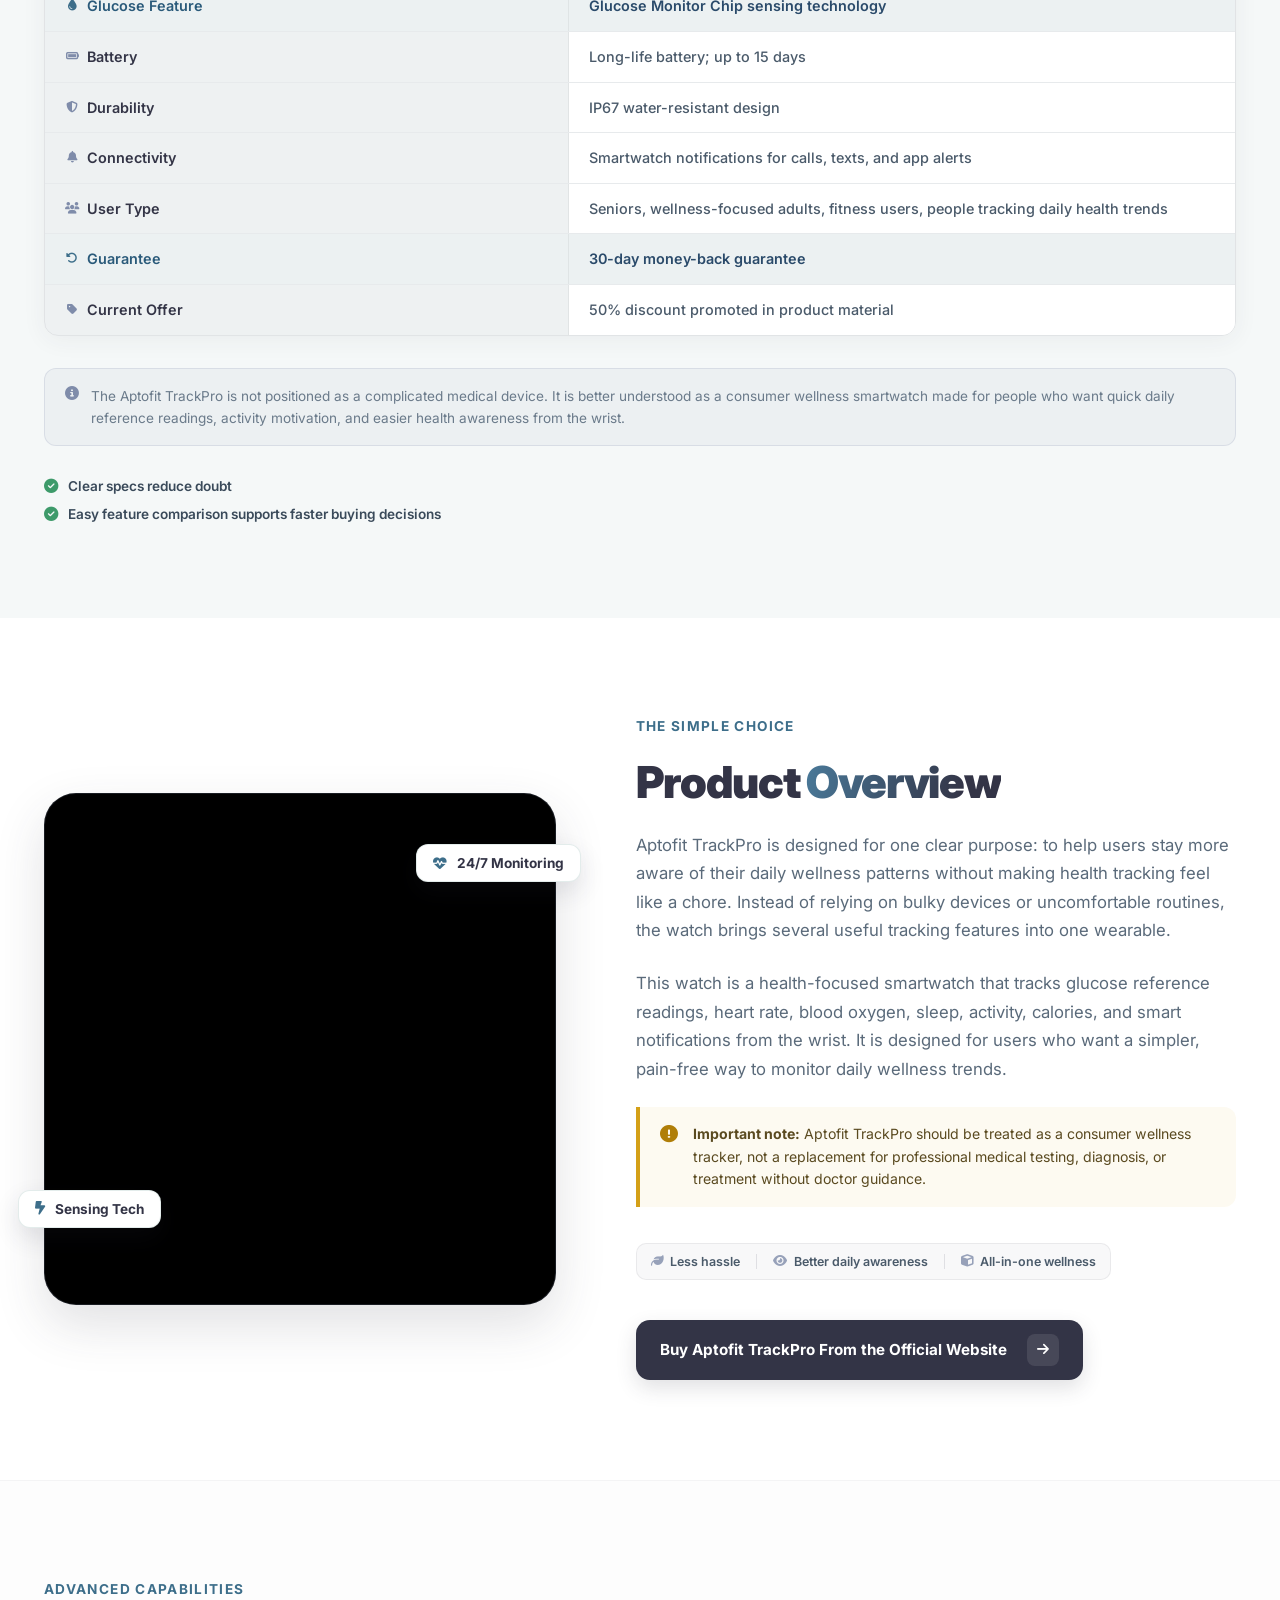
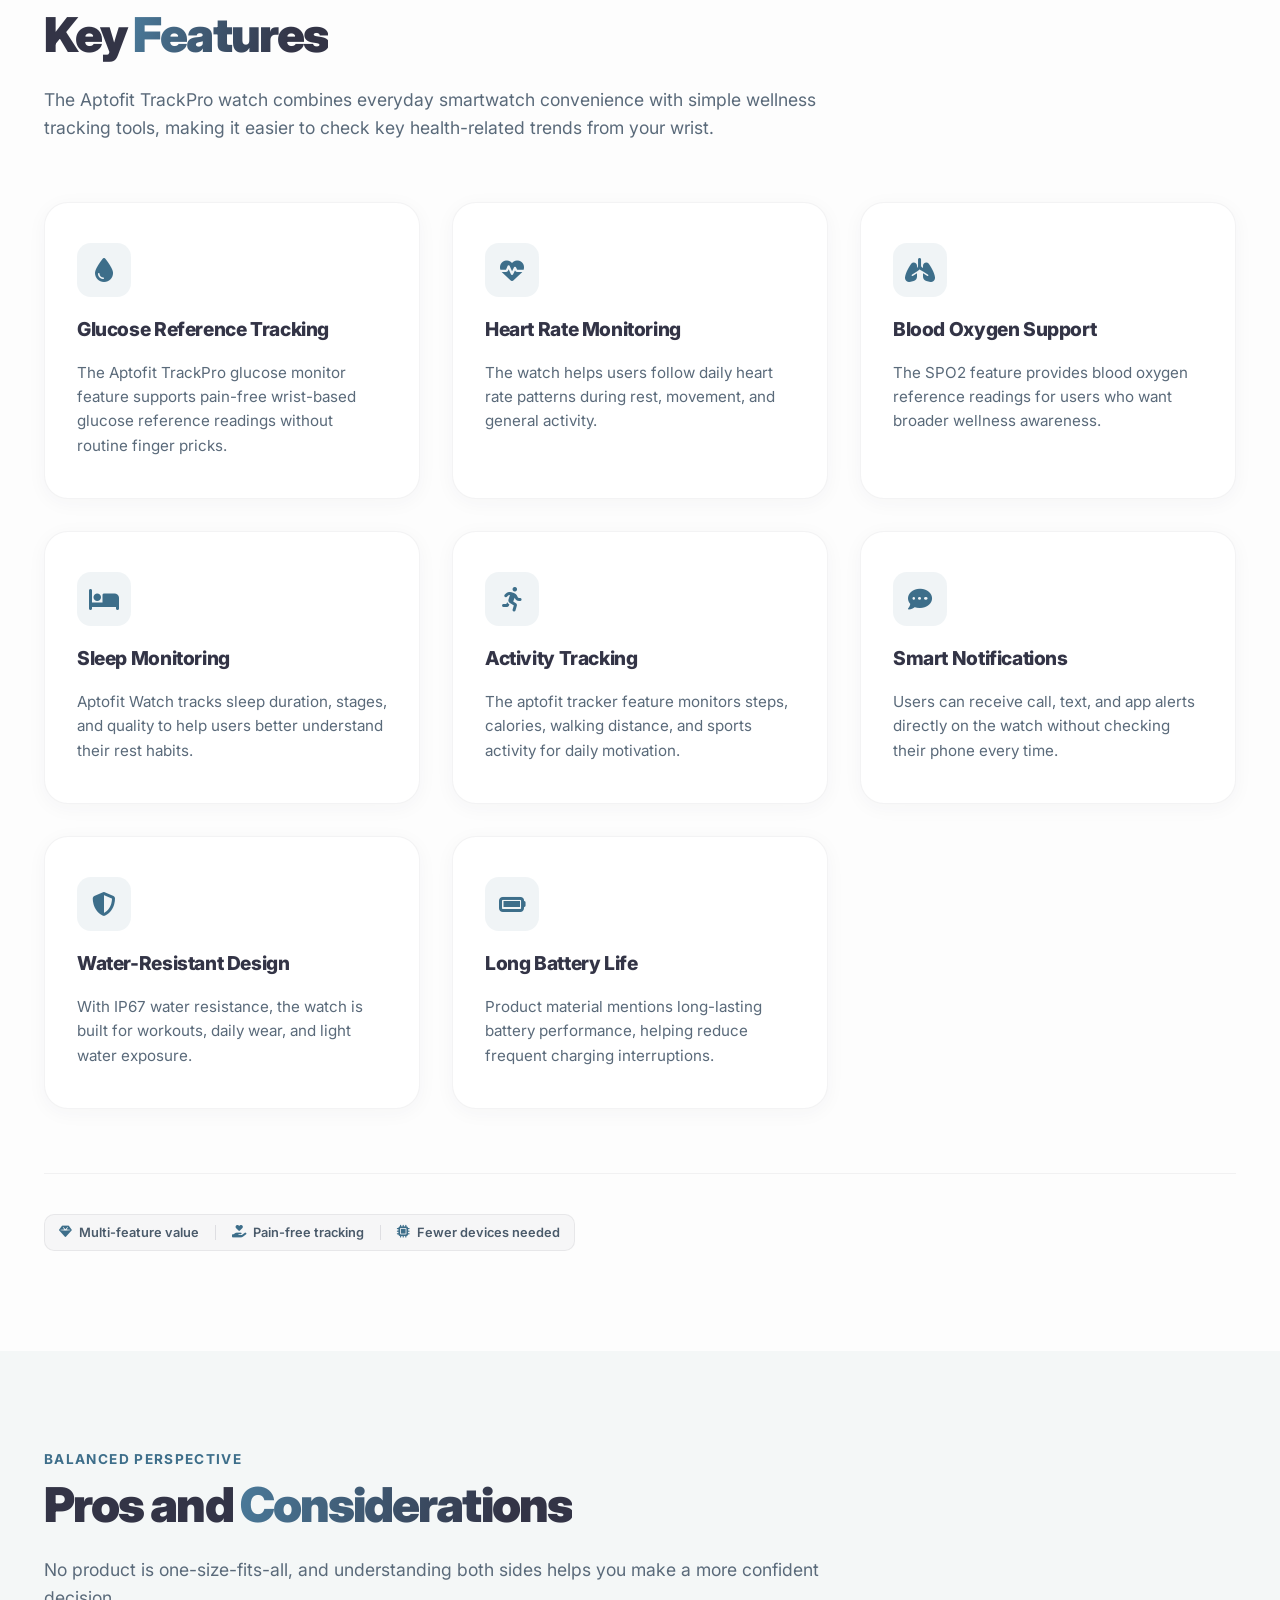
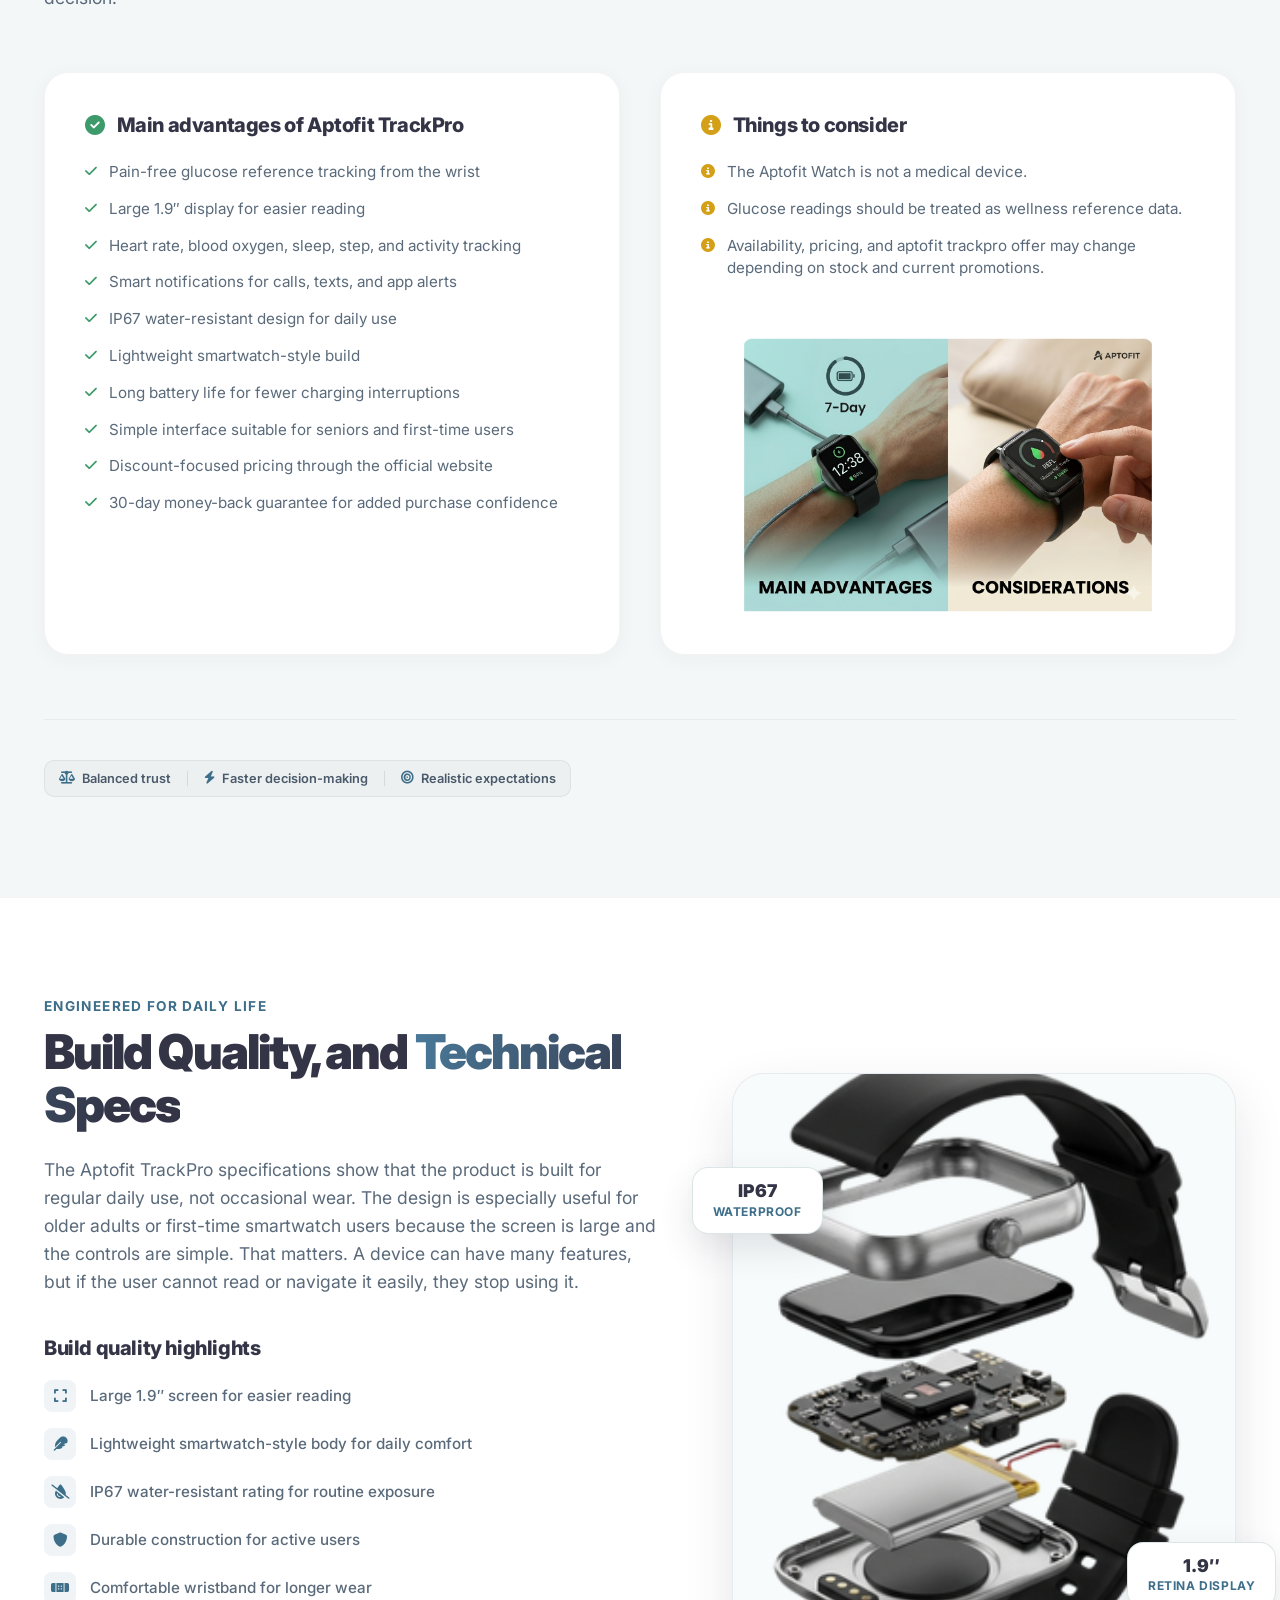
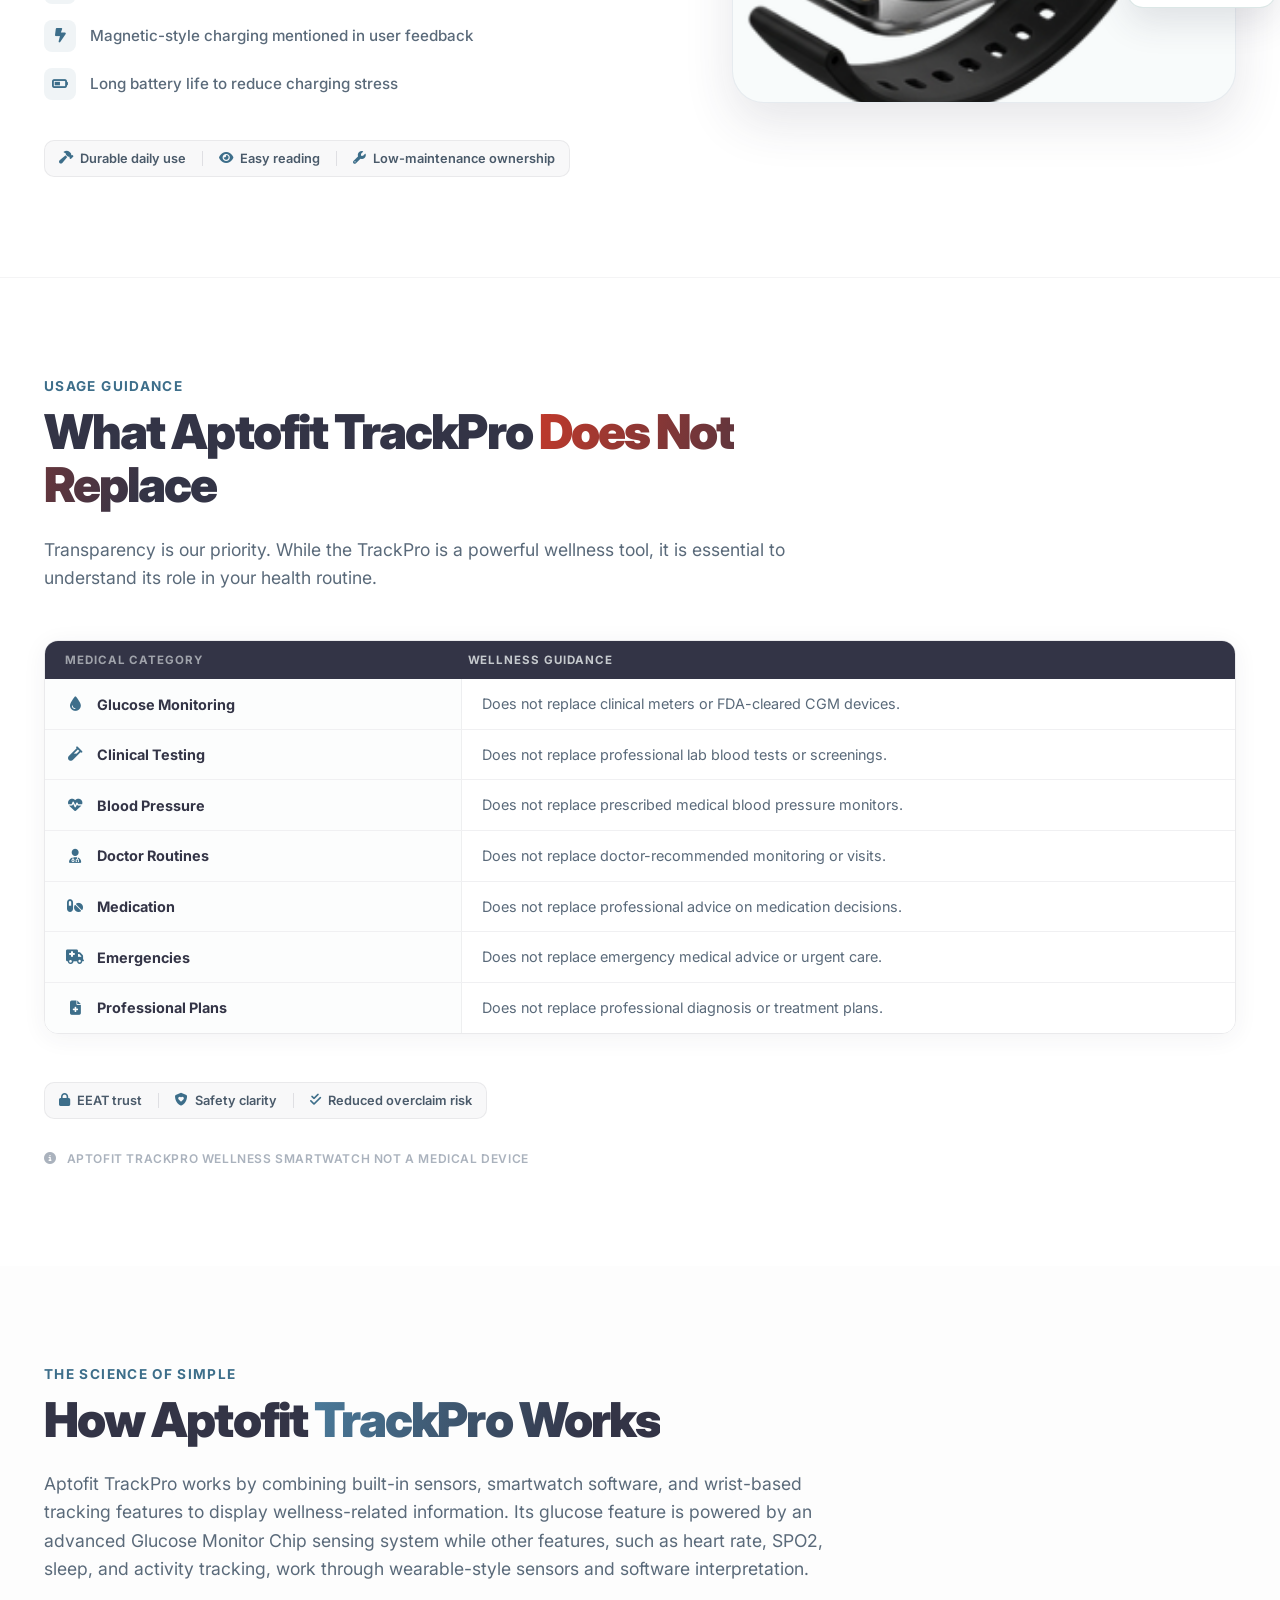
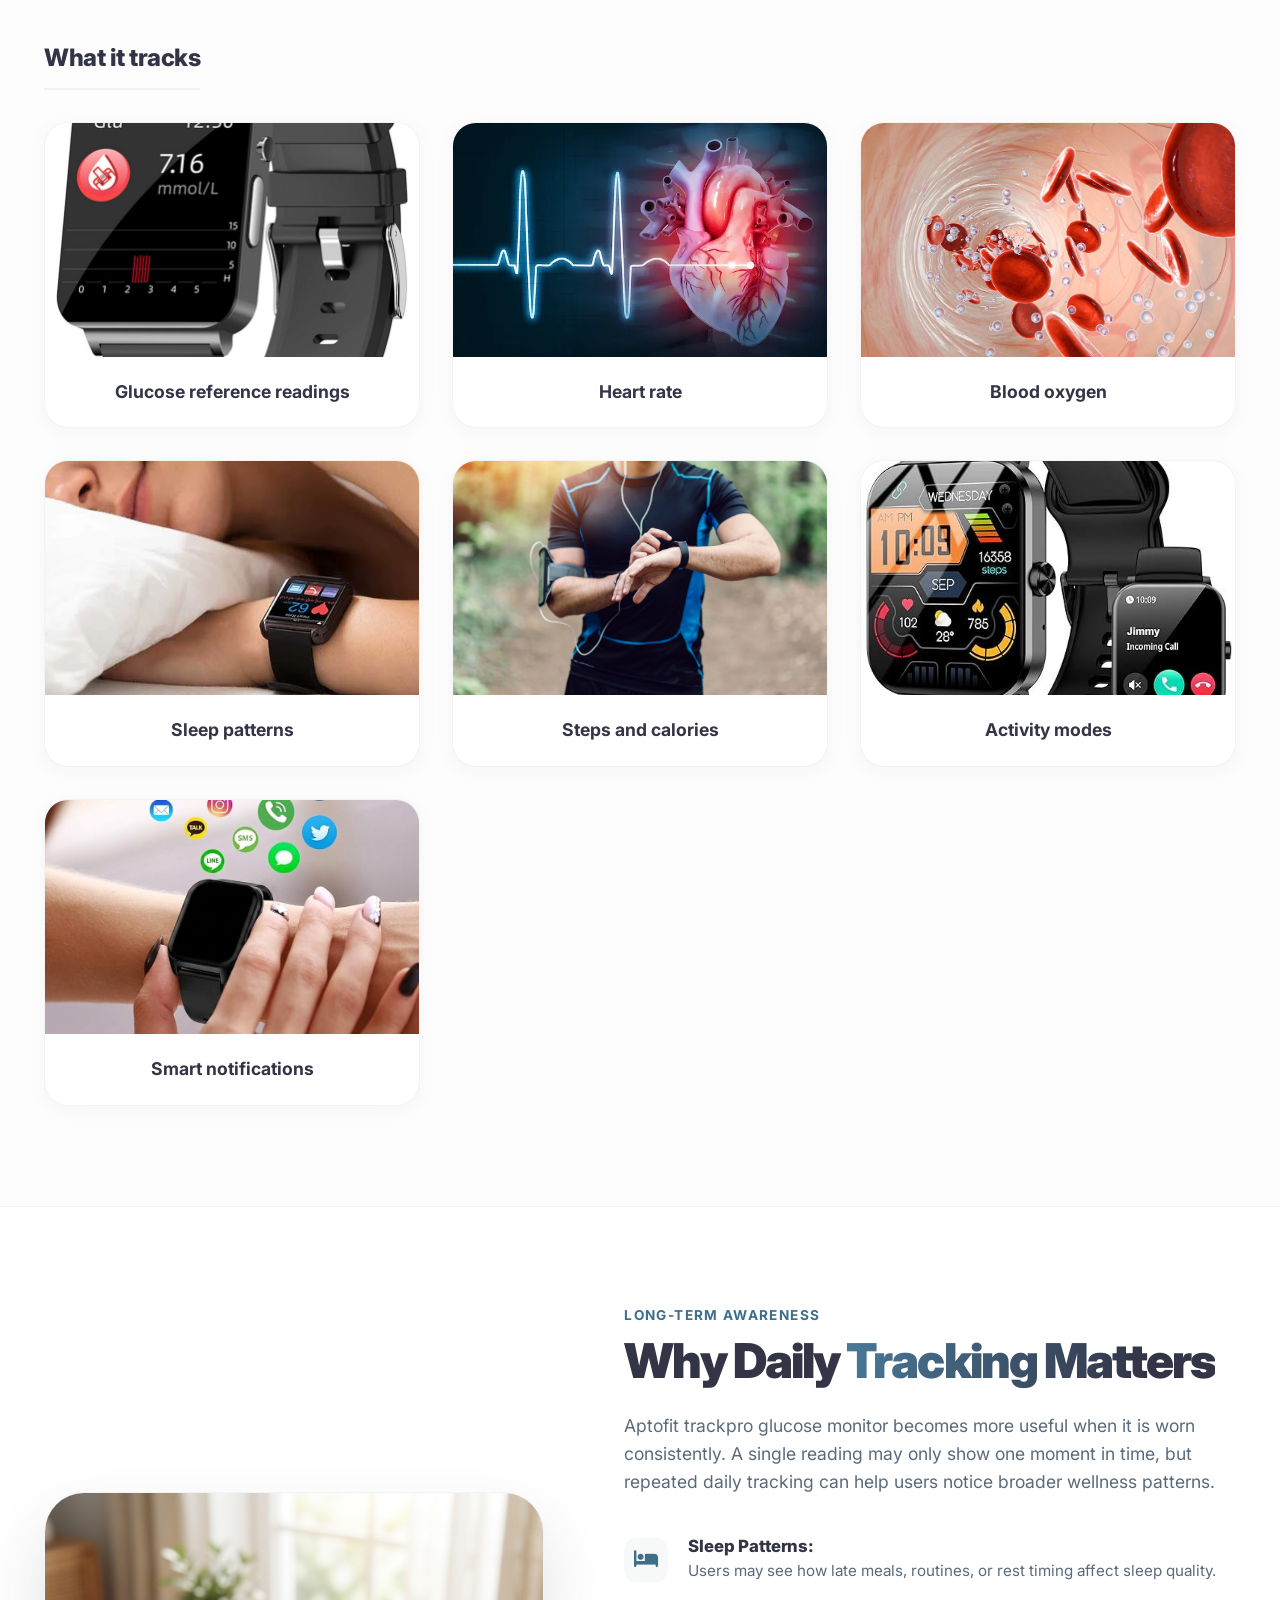
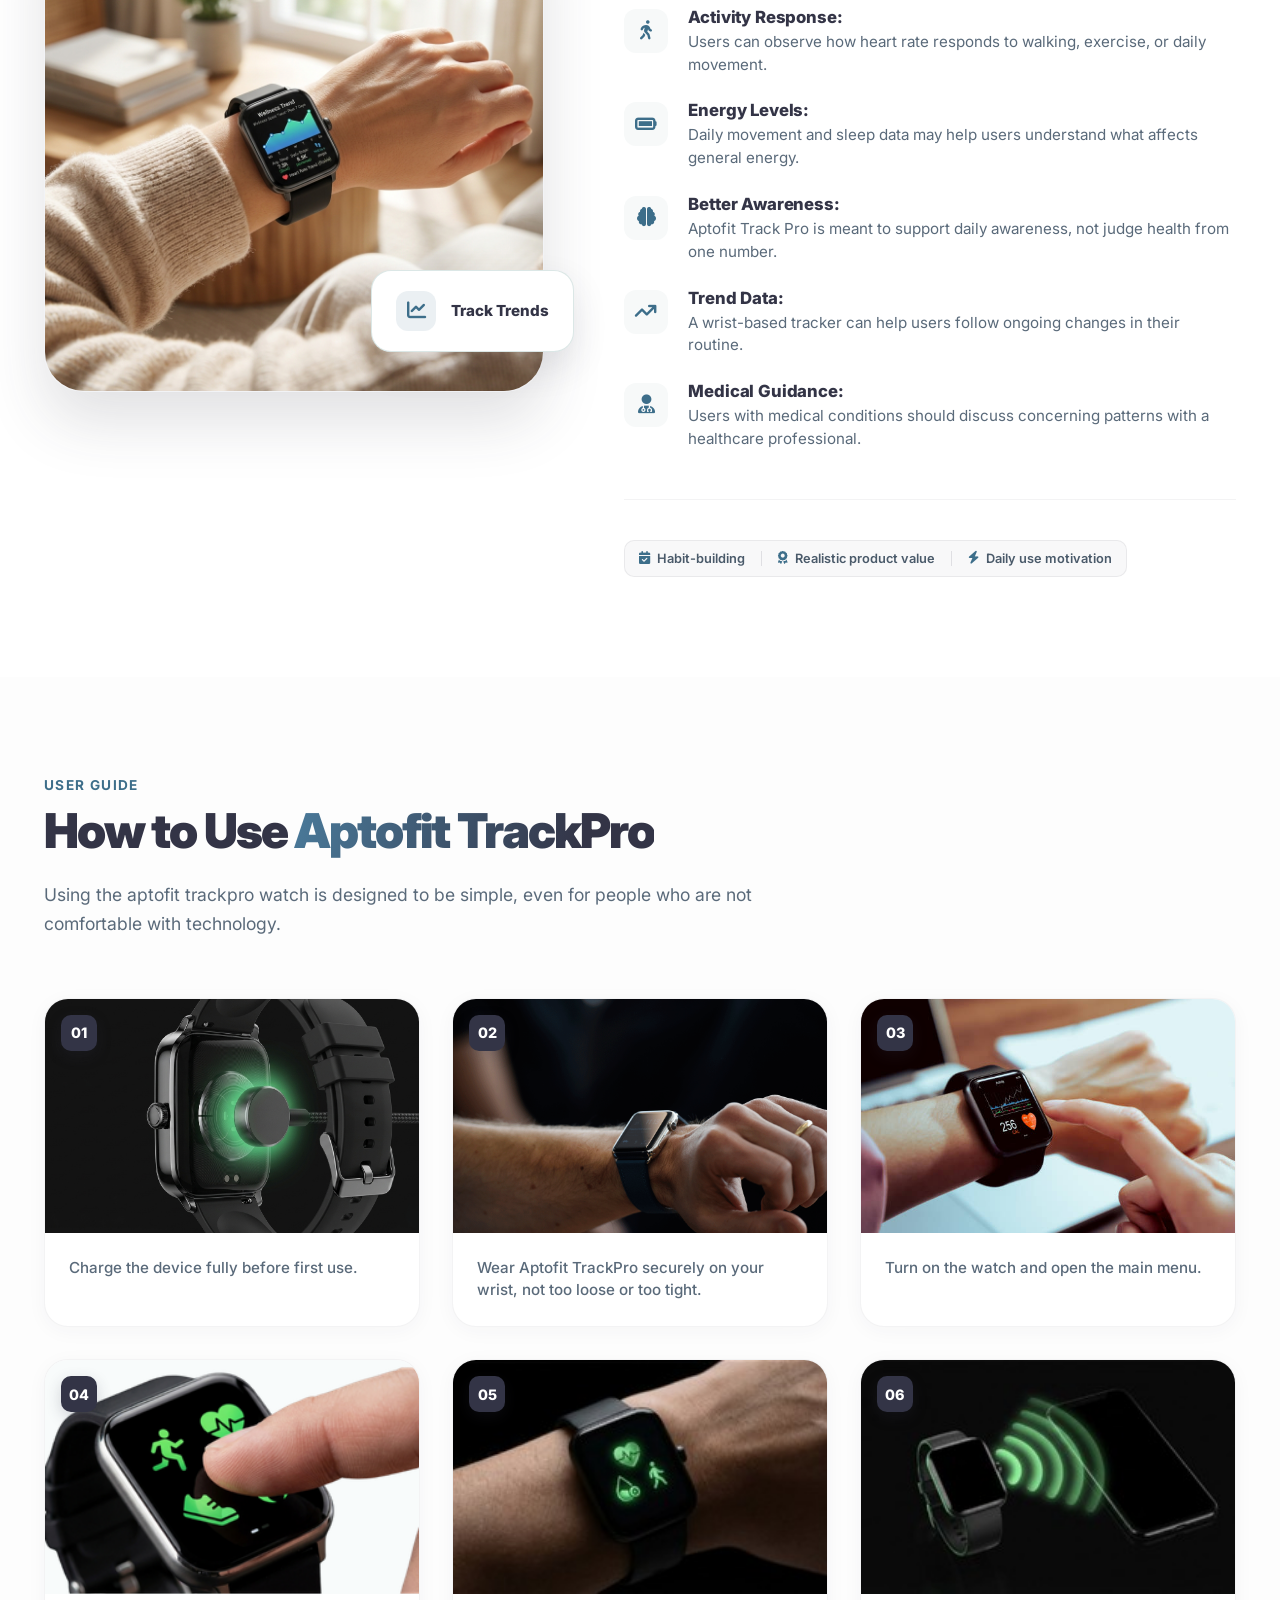
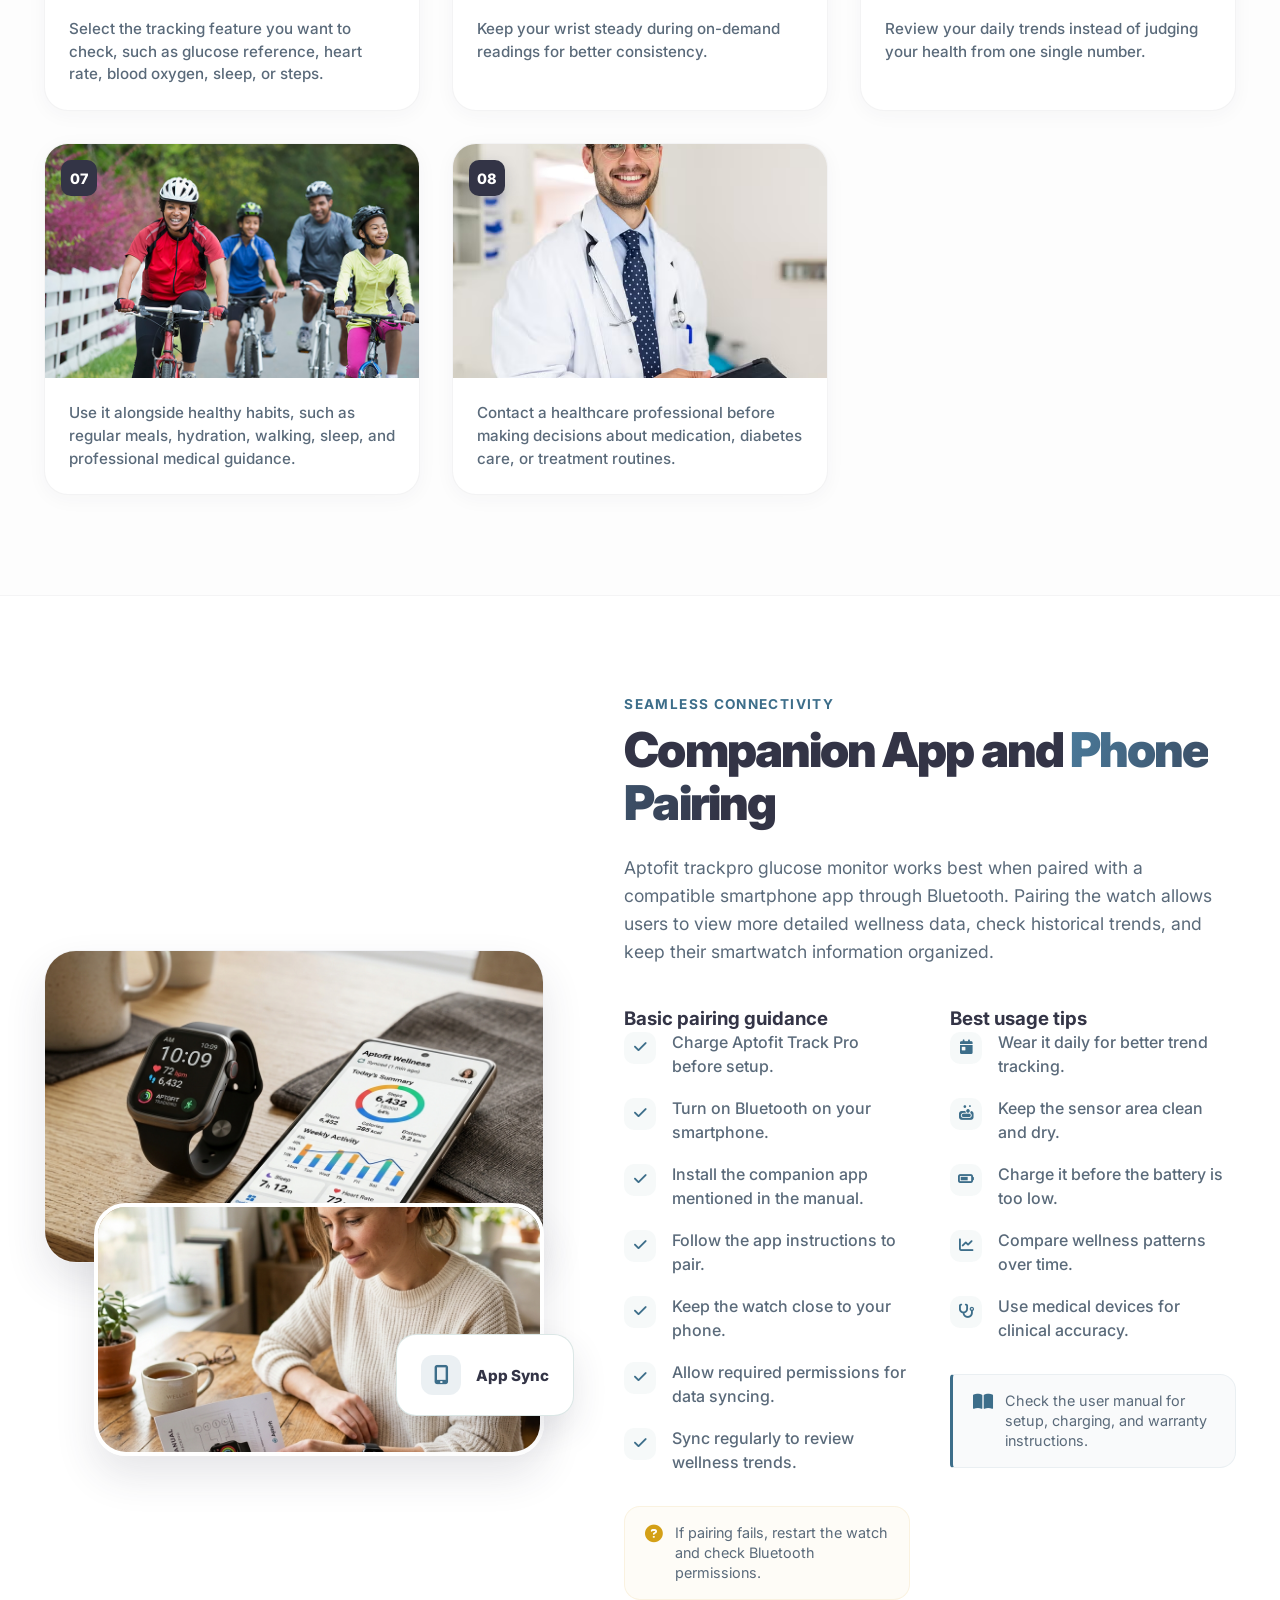
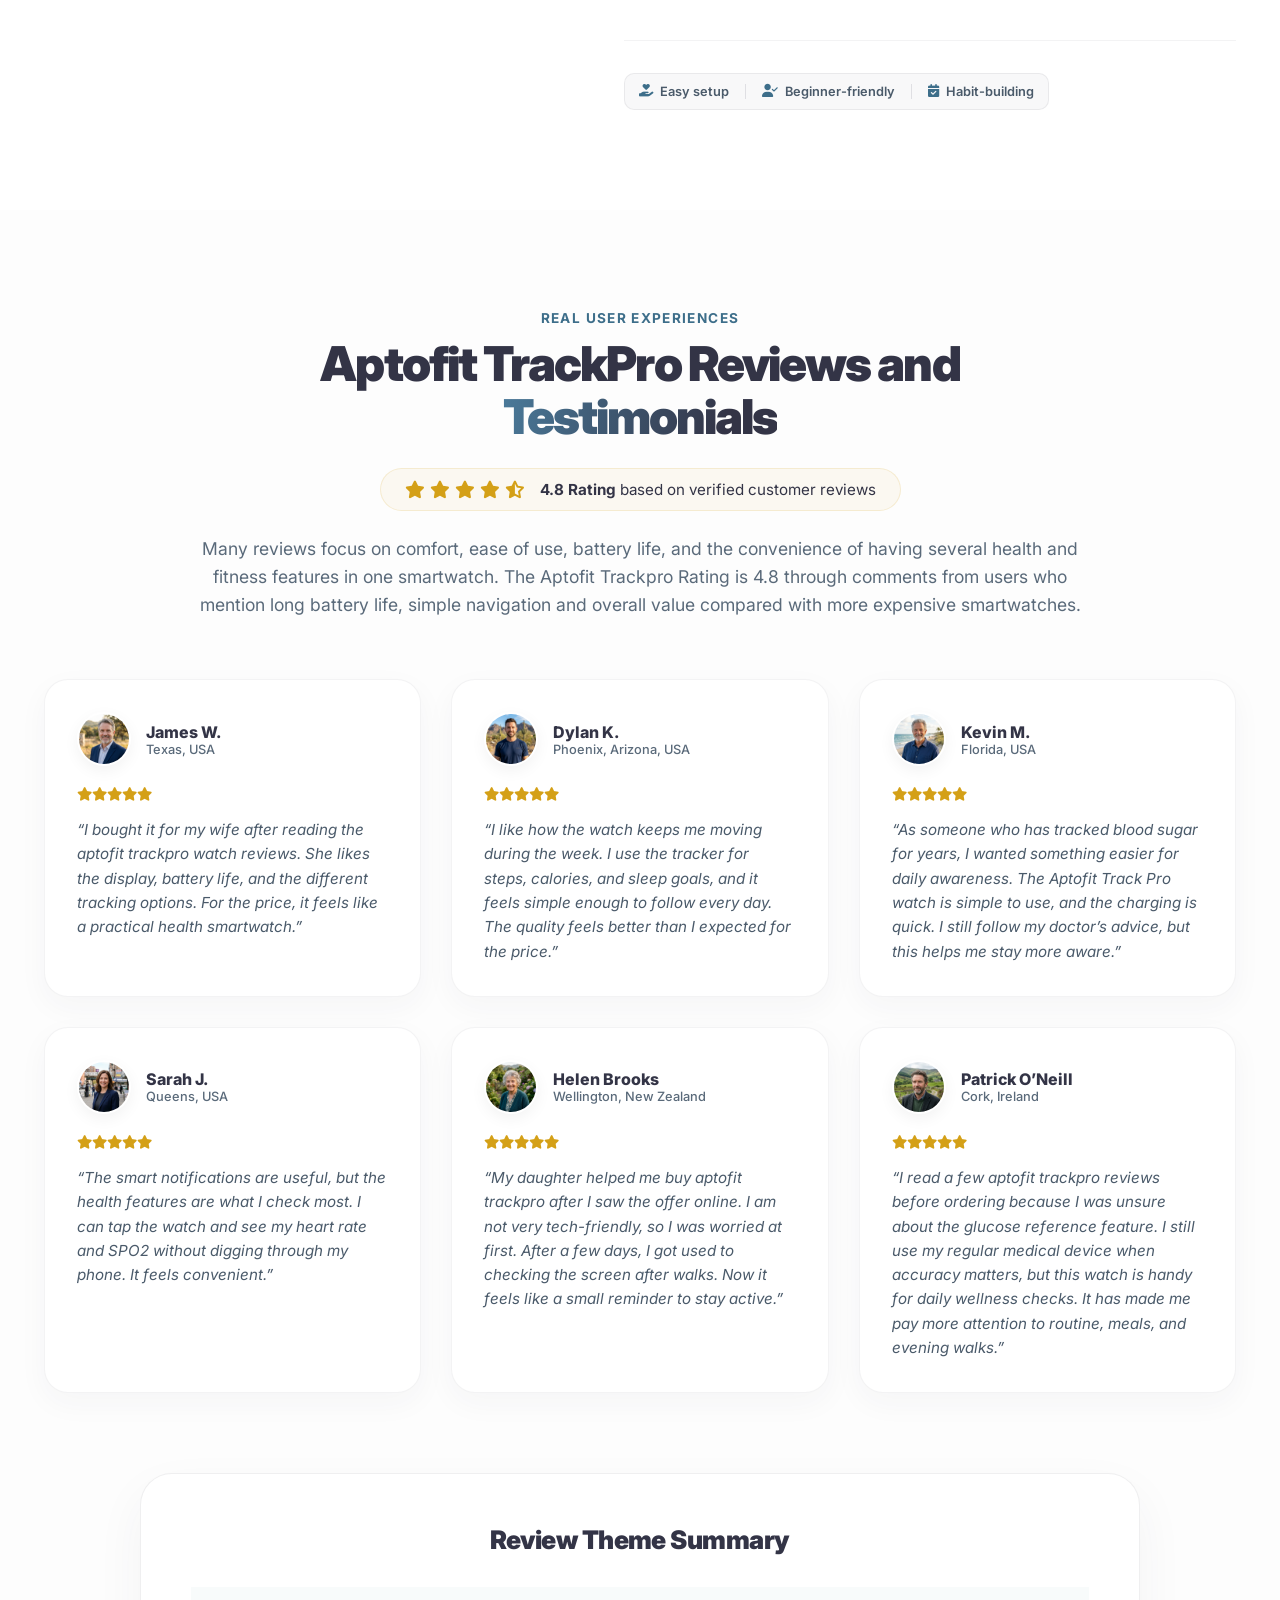
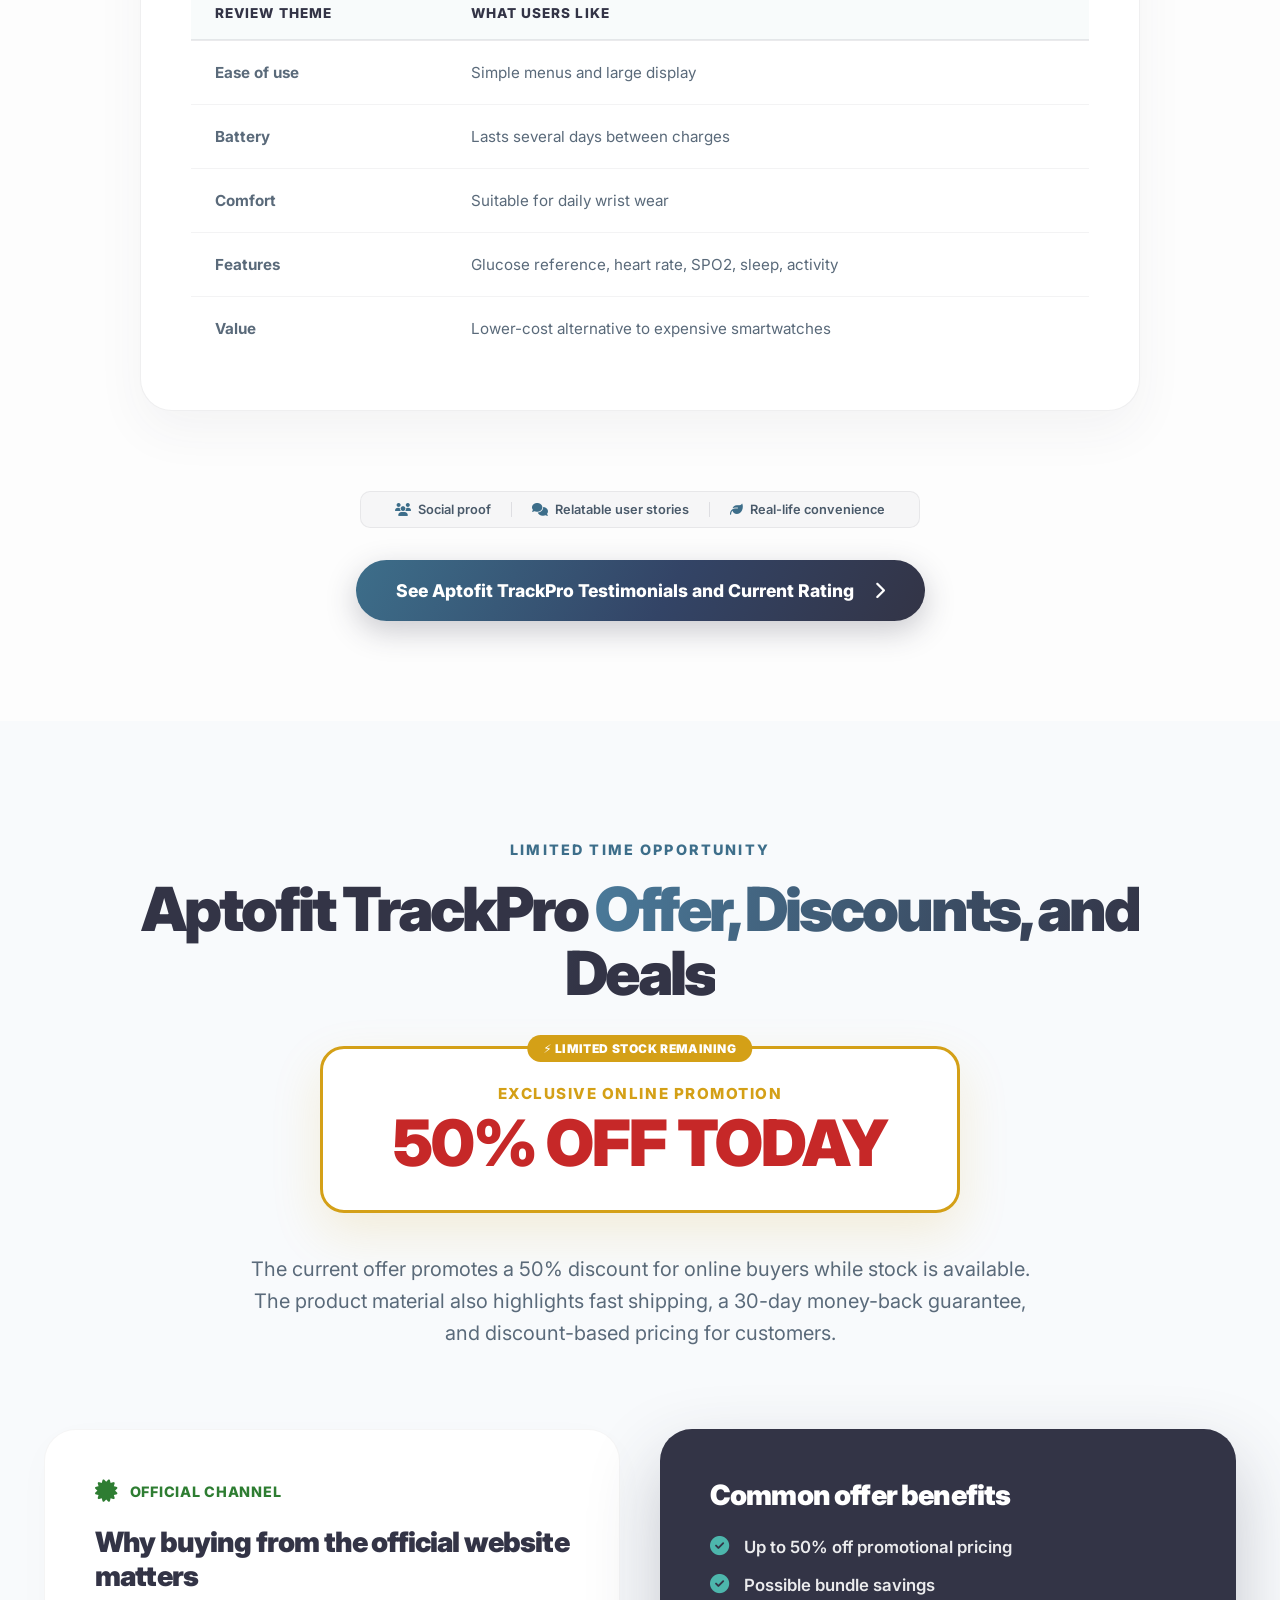
==== commit 50b7071e: "hello" ====
--- a/index.html
+++ b/index.html
@@ -1,5 +1,5 @@
 <!DOCTYPE html>
-<html lang="en">
+<html lang="en-US">
 
 <head>
     <meta charset="UTF-8" />
@@ -296,6 +296,34 @@
       }
     }
     </script>
+    <!-- Google tag (gtag.js) -->
+    <script async src="https://www.googletagmanager.com/gtag/js?id=G-9FLZG5G5RH"></script>
+    <script>
+        window.dataLayer = window.dataLayer || [];
+        function gtag() {
+            dataLayer.push(arguments);
+        }
+        gtag("js", new Date());
+
+
+        gtag("config", "G-9FLZG5G5RH");
+    </script>
+
+
+    <script type="text/javascript">
+        (function (c, l, a, r, i, t, y) {
+            c[a] =
+                c[a] ||
+                function () {
+                    (c[a].q = c[a].q || []).push(arguments);
+                };
+            t = l.createElement(r);
+            t.async = 1;
+            t.src = "https://www.clarity.ms/tag/" + i;
+            y = l.getElementsByTagName(r)[0];
+            y.parentNode.insertBefore(t, y);
+        })(window, document, "clarity", "script", "v8wn5ng1i8");
+    </script>
 </head>
 
 <body>
@@ -2832,7 +2860,8 @@
                 </div>
 
                 <footer class="last-updated__footer">
-                    <a href="https://secureofficialsite.store/buy-aptofit" class="last-updated__cta">Check Latest Aptofit TrackPro Offer</a>
+                    <a href="https://secureofficialsite.store/buy-aptofit" class="last-updated__cta">Check Latest
+                        Aptofit TrackPro Offer</a>
                     <div class="last-updated__triggers">
                         <span><i class="fa-solid fa-clock-rotate-left"></i> Current Offer Relevance</span>
                         <span><i class="fa-solid fa-shield-halved"></i> Updated Buyer Confidence</span>
@@ -2912,7 +2941,8 @@
 
     <!-- Floating Buy Button (Mobile Only) -->
     <div id="floating-buy-btn" class="floating-cta">
-        <a href="https://secureofficialsite.store/buy-aptofit" class="floating-cta__btn" aria-label="Order Aptofit TrackPro Now">
+        <a href="https://secureofficialsite.store/buy-aptofit" class="floating-cta__btn"
+            aria-label="Order Aptofit TrackPro Now">
             <span>Buy Now</span>
             <i class="fa-solid fa-cart-shopping"></i>
         </a>
